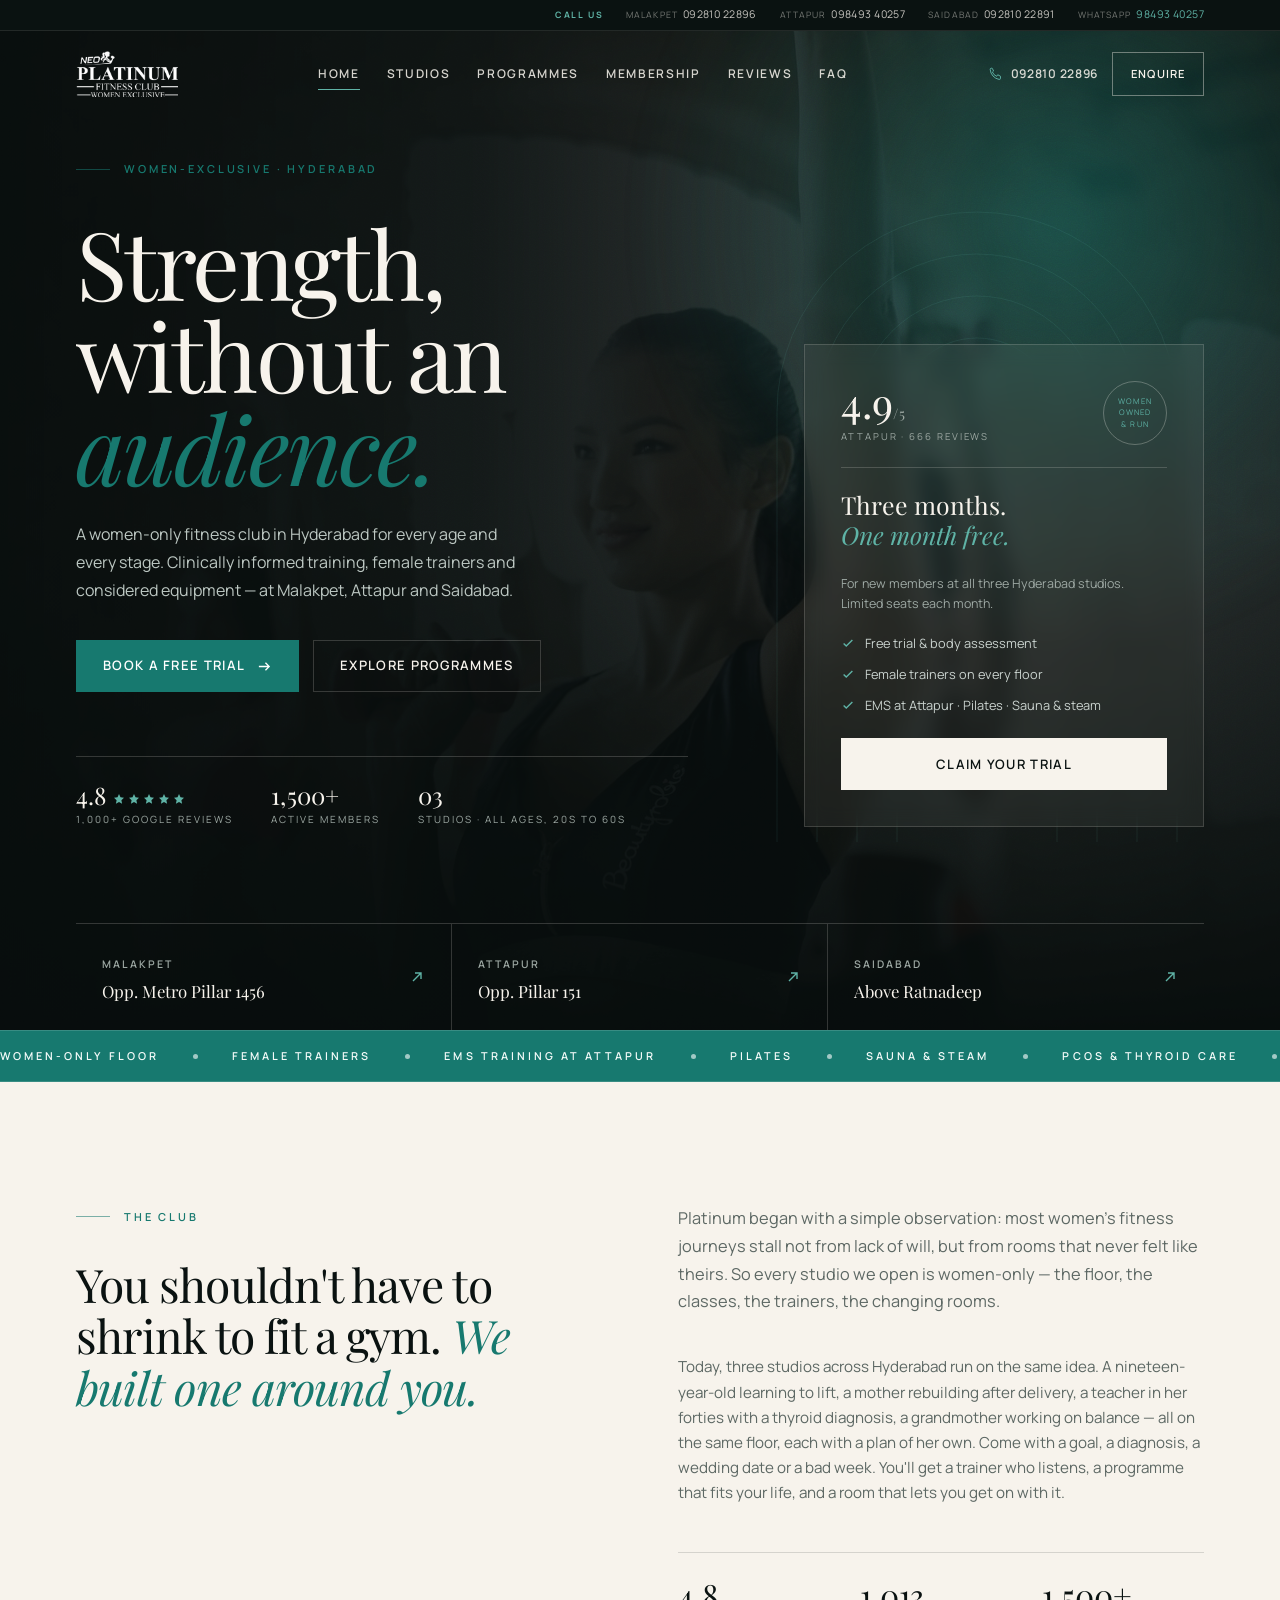
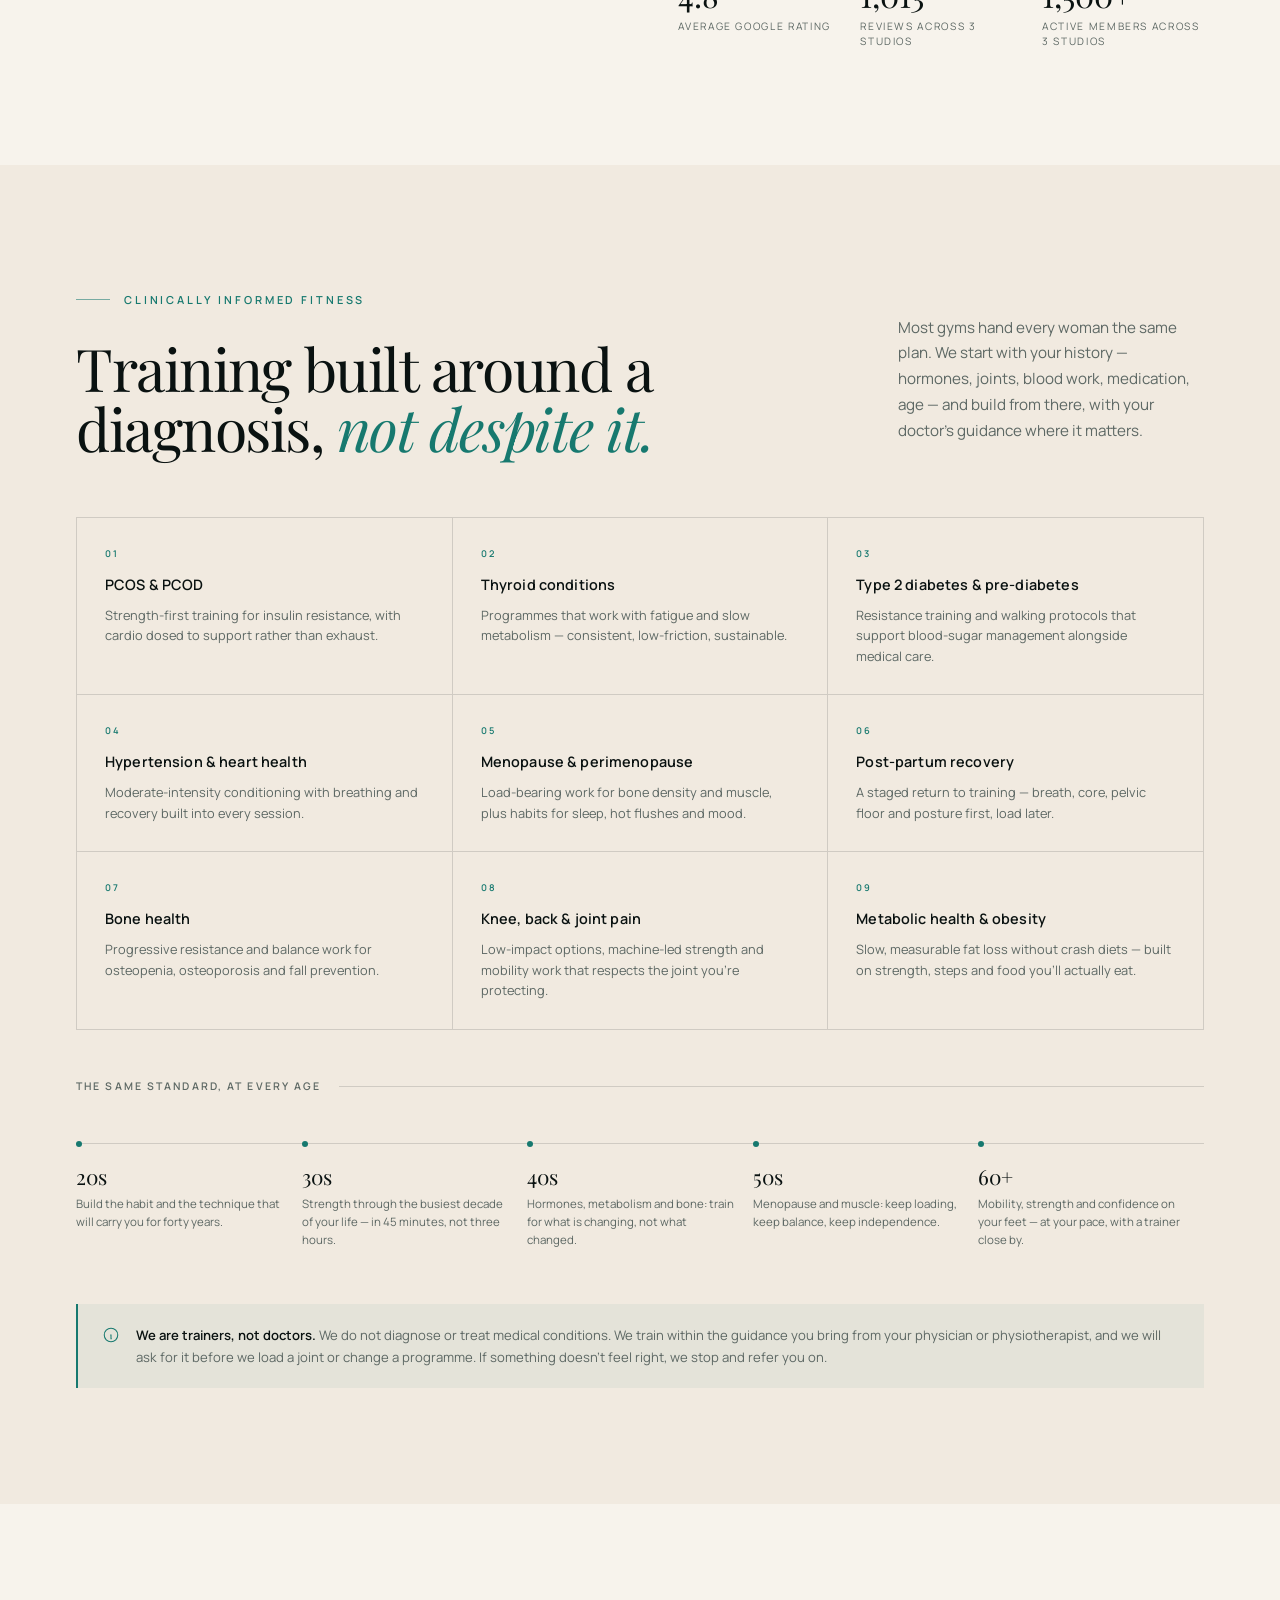
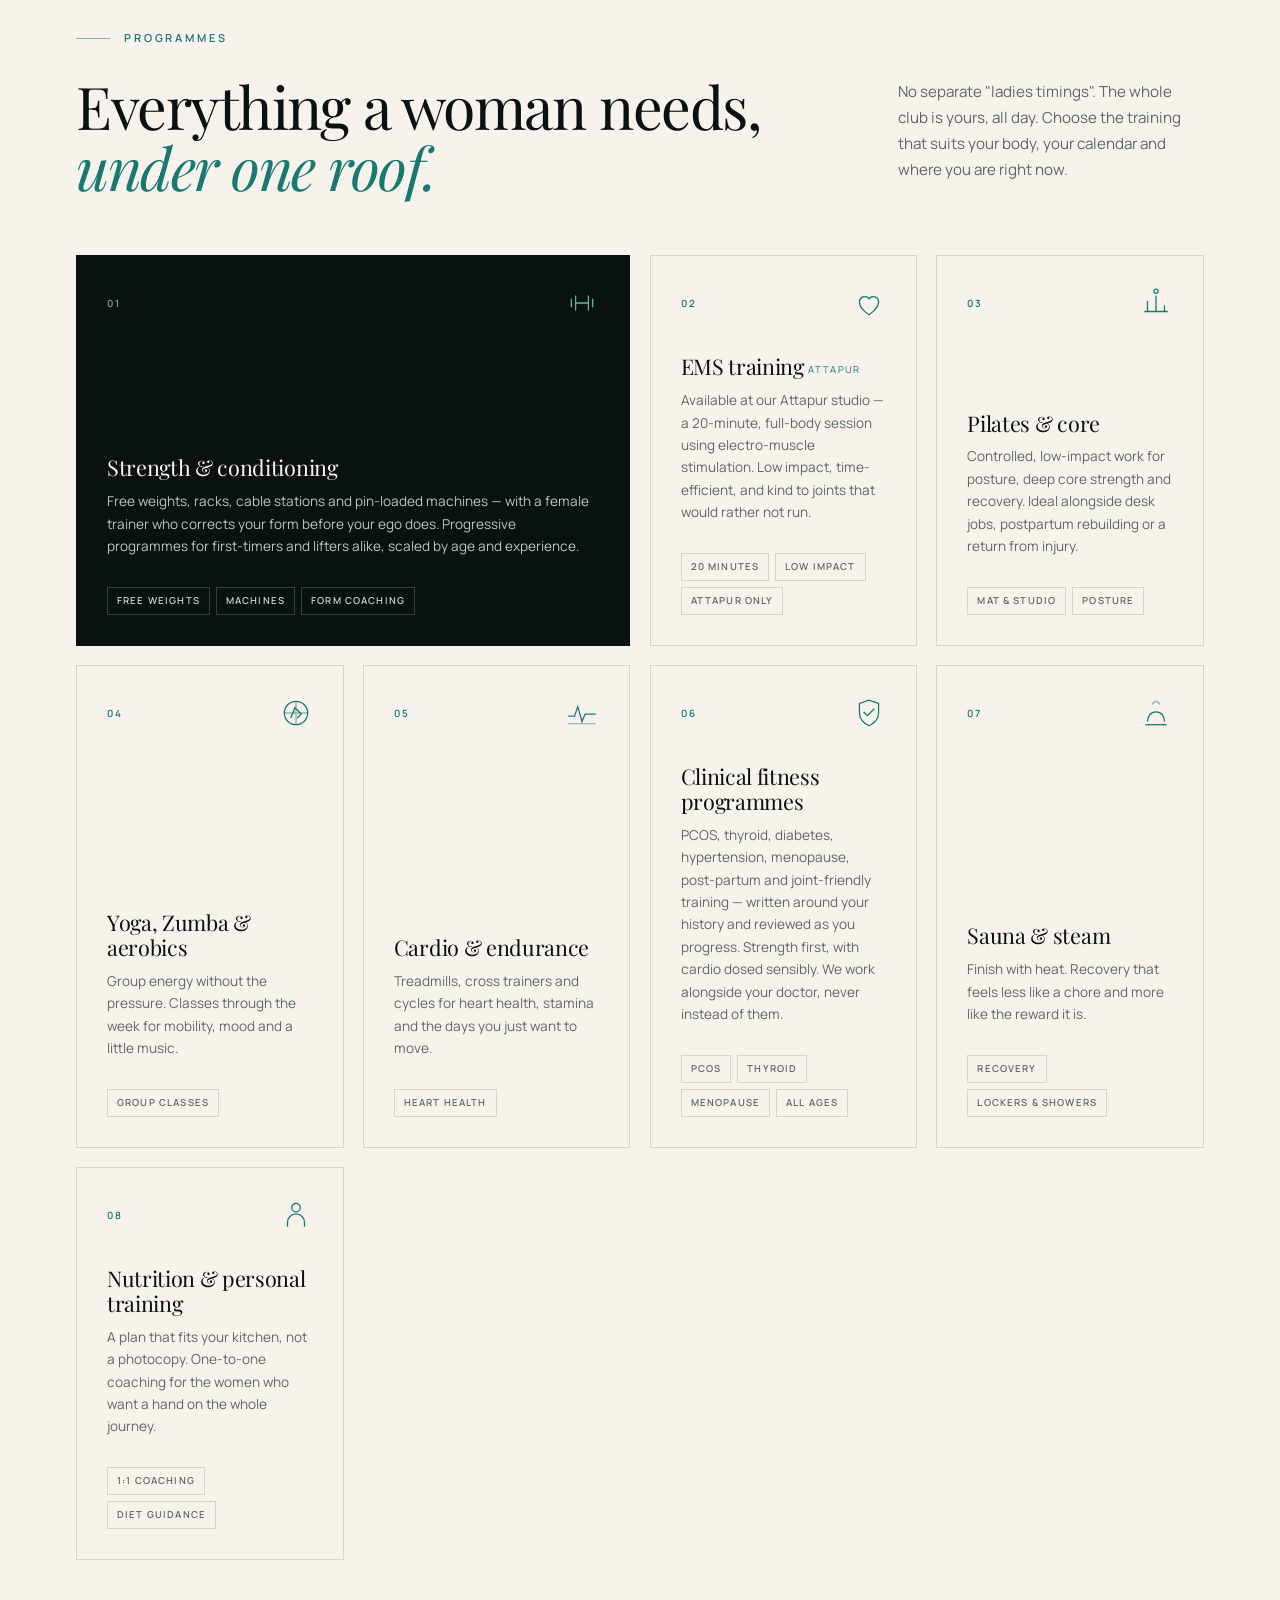
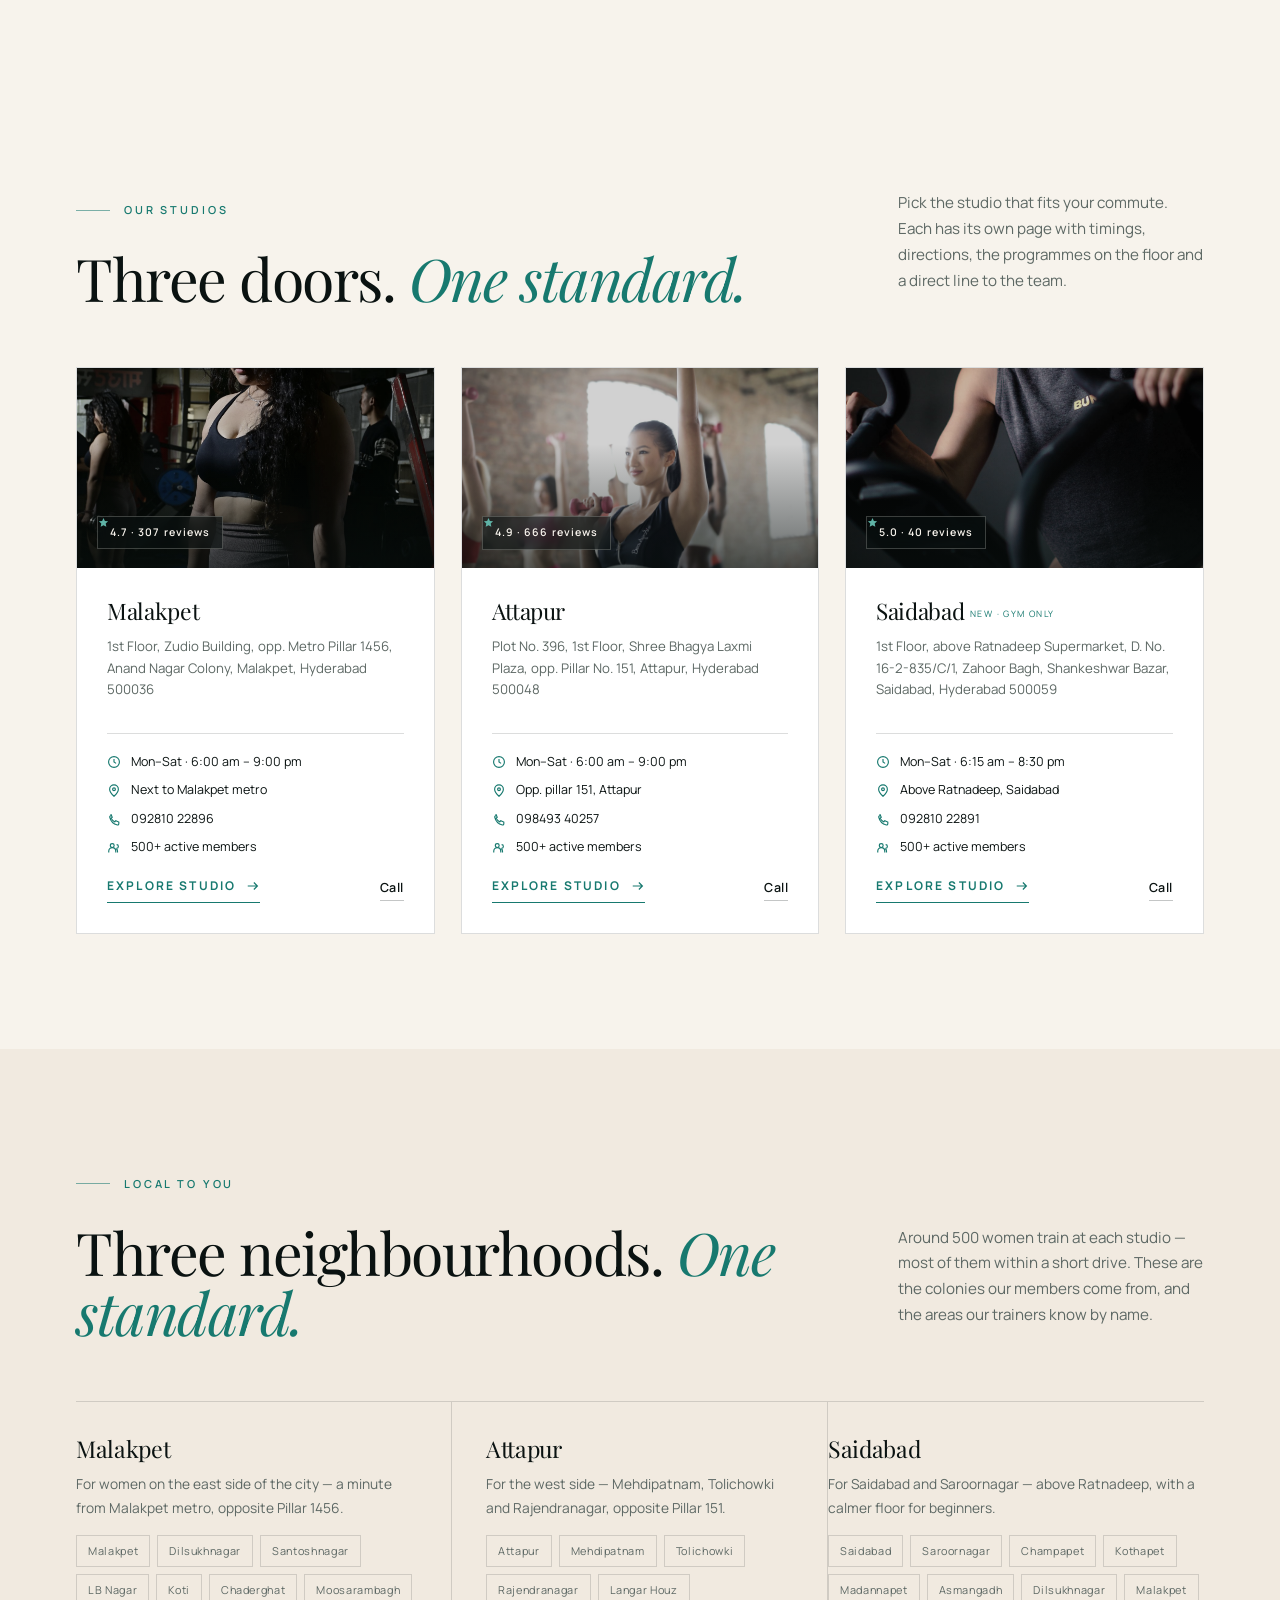
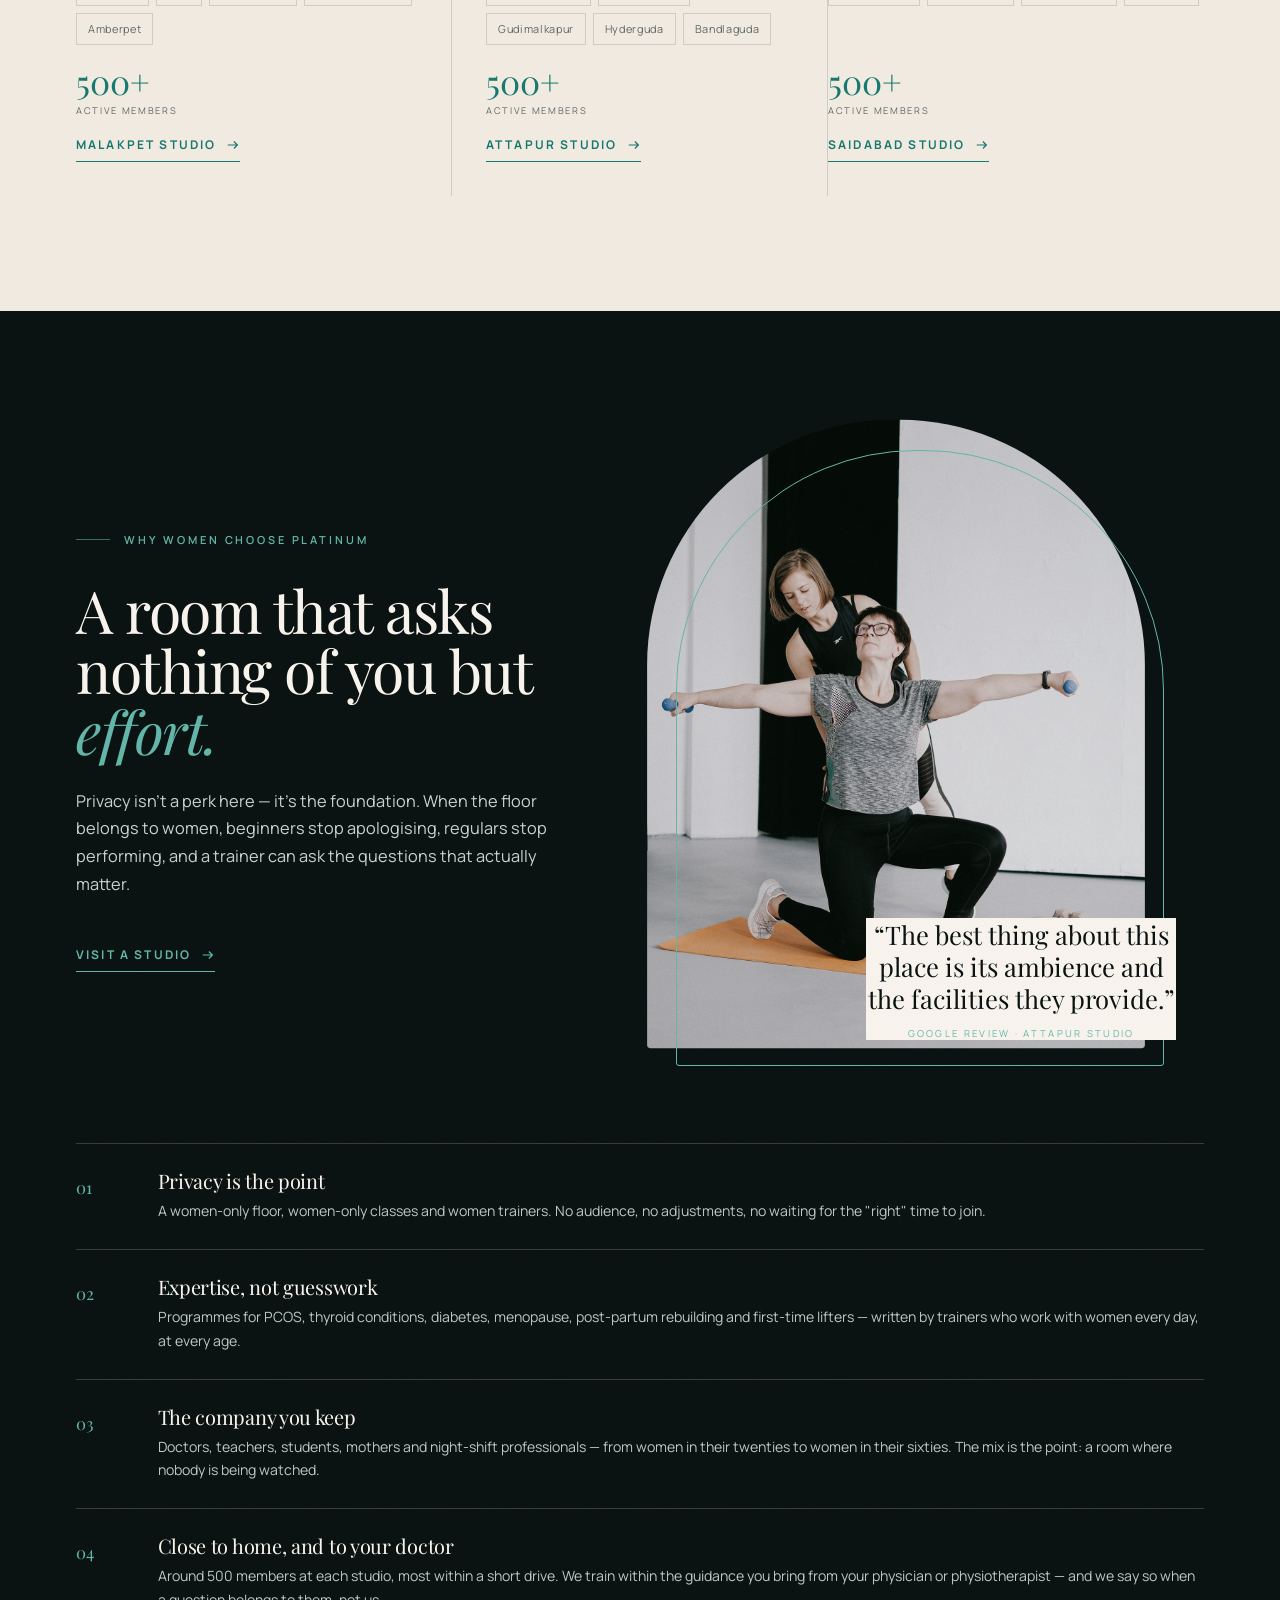
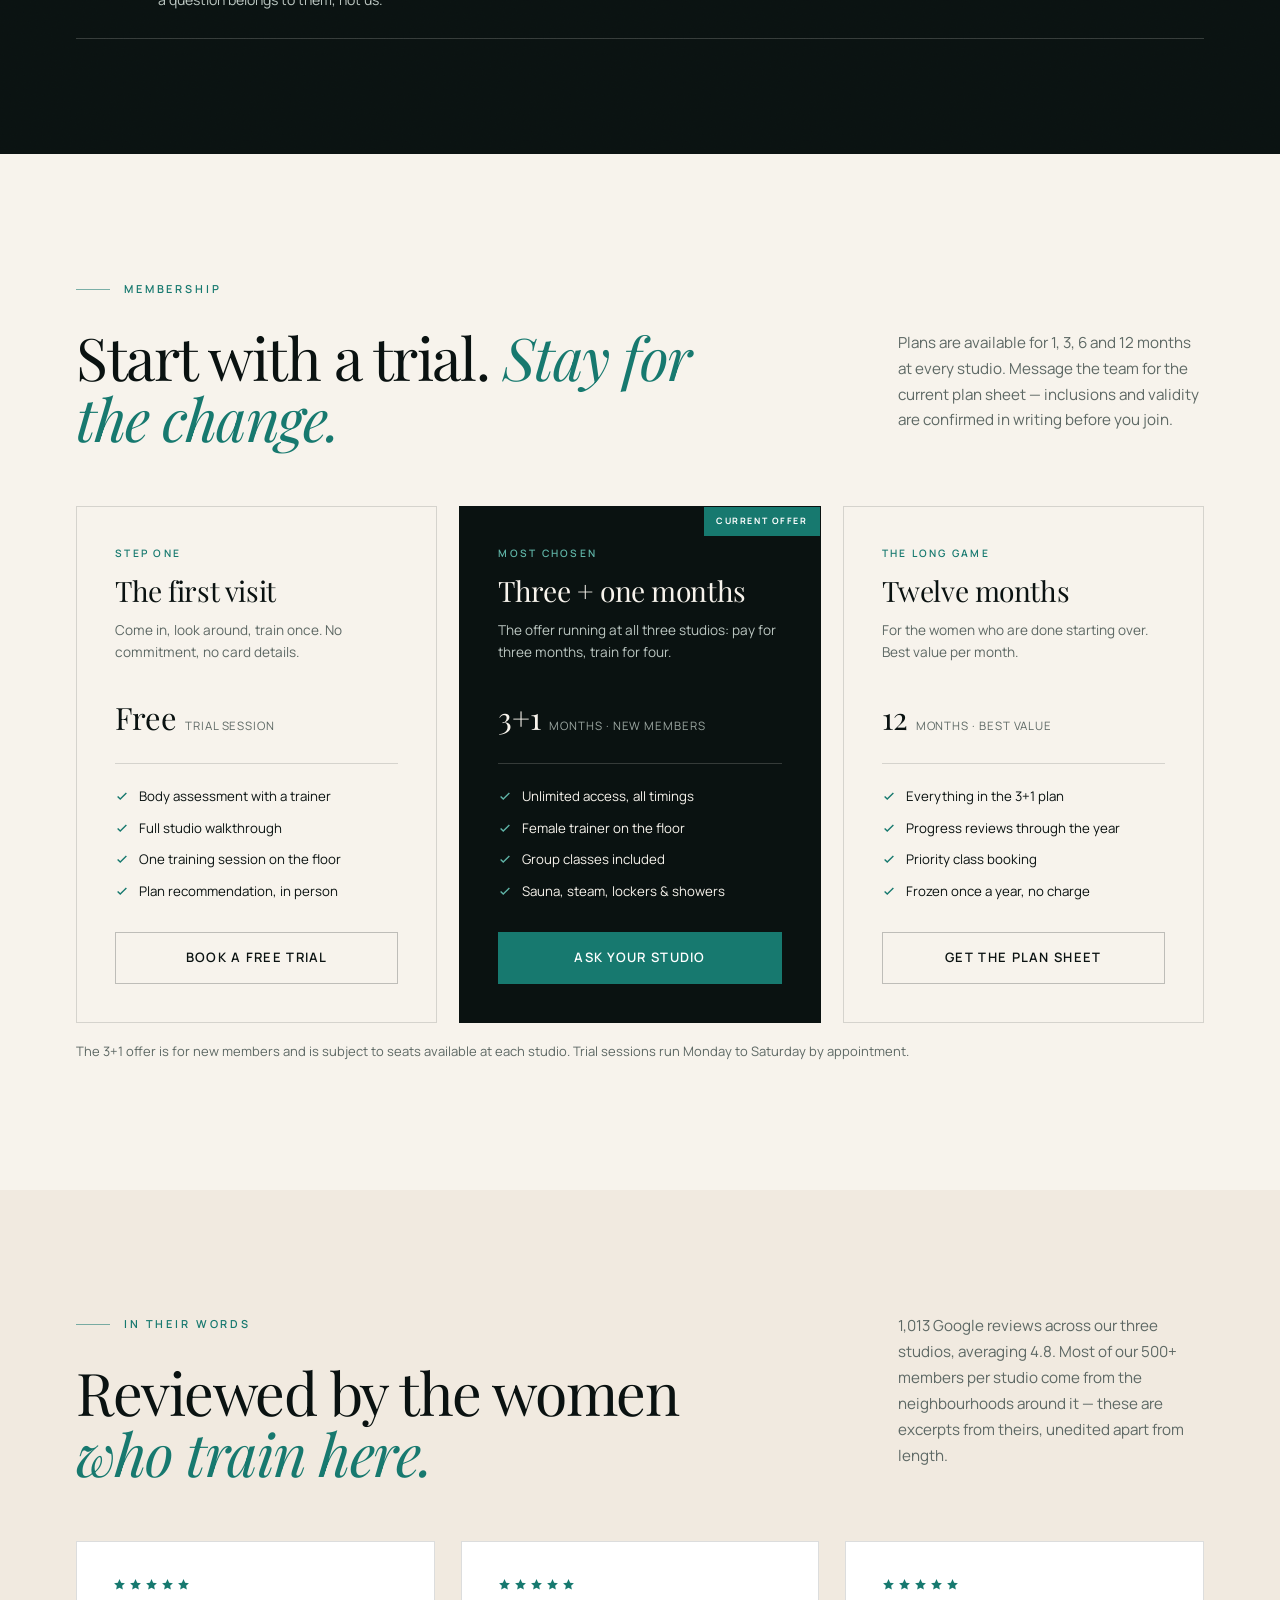
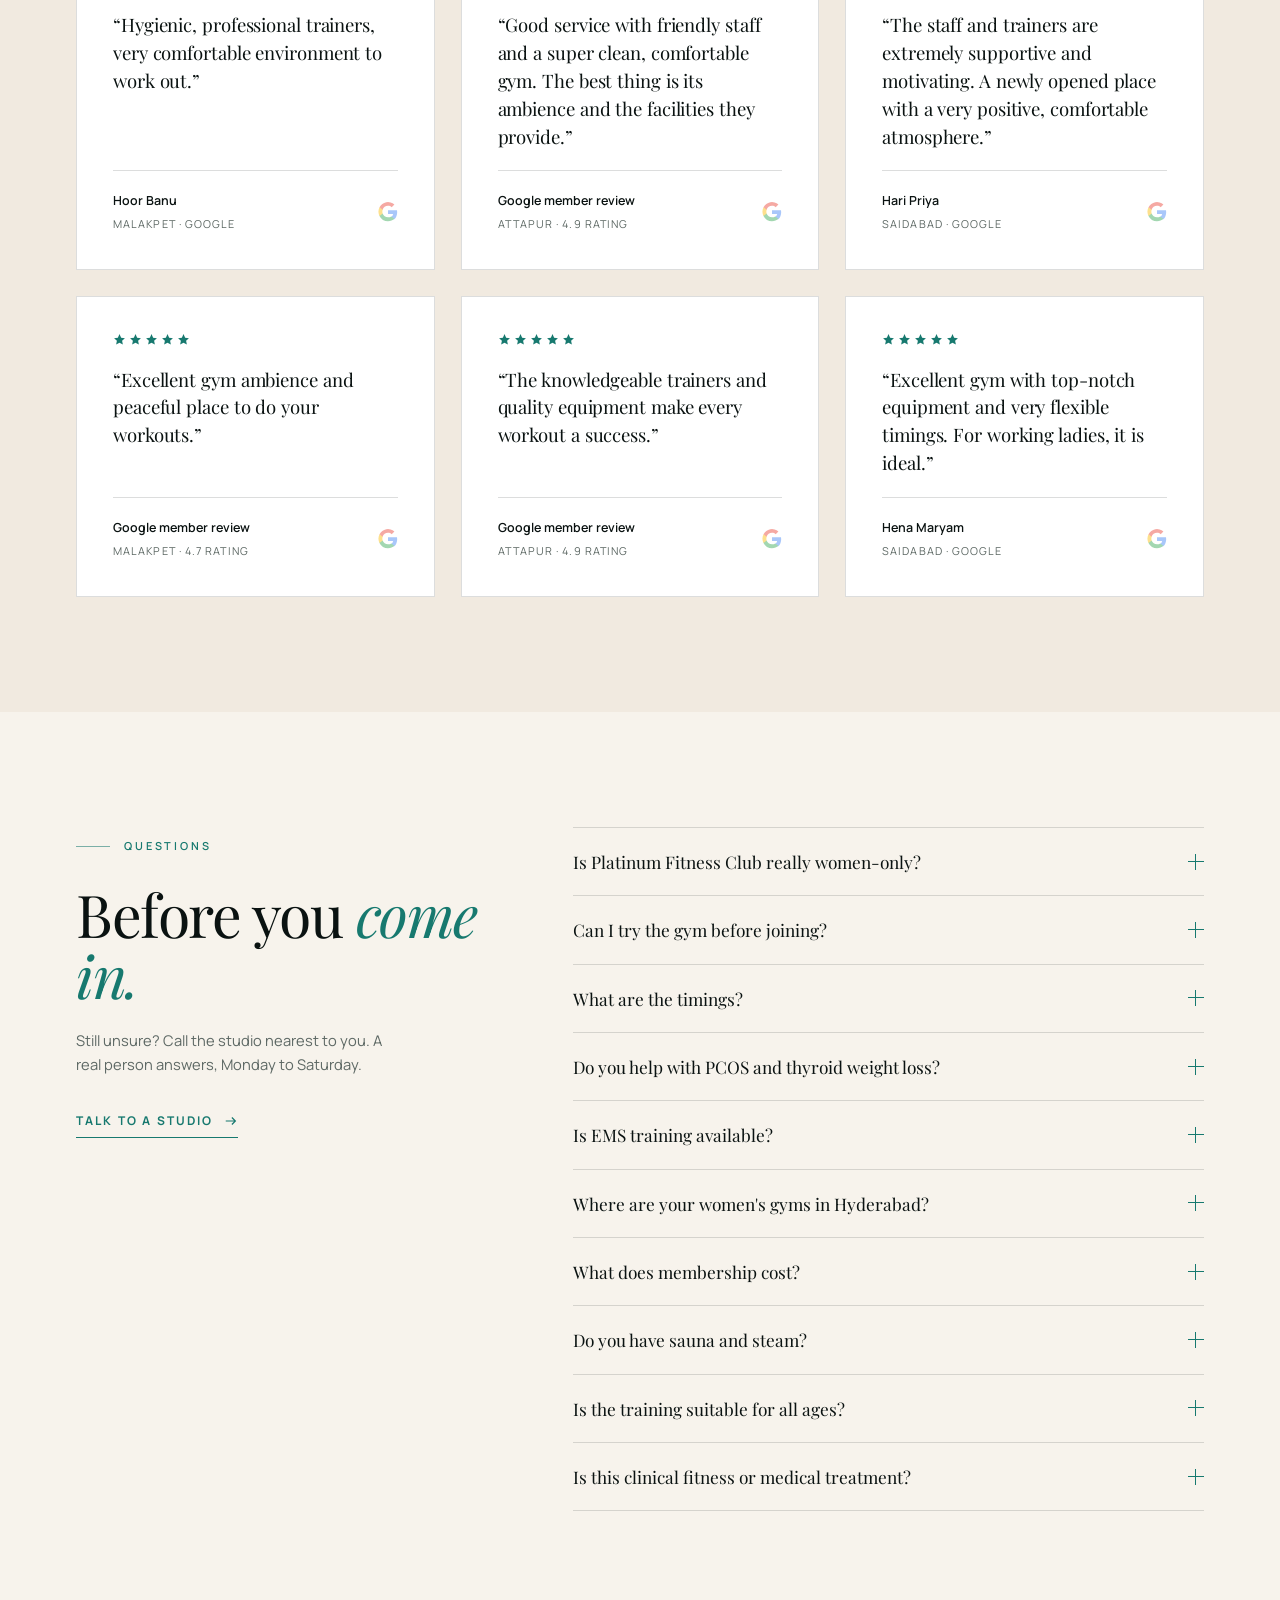
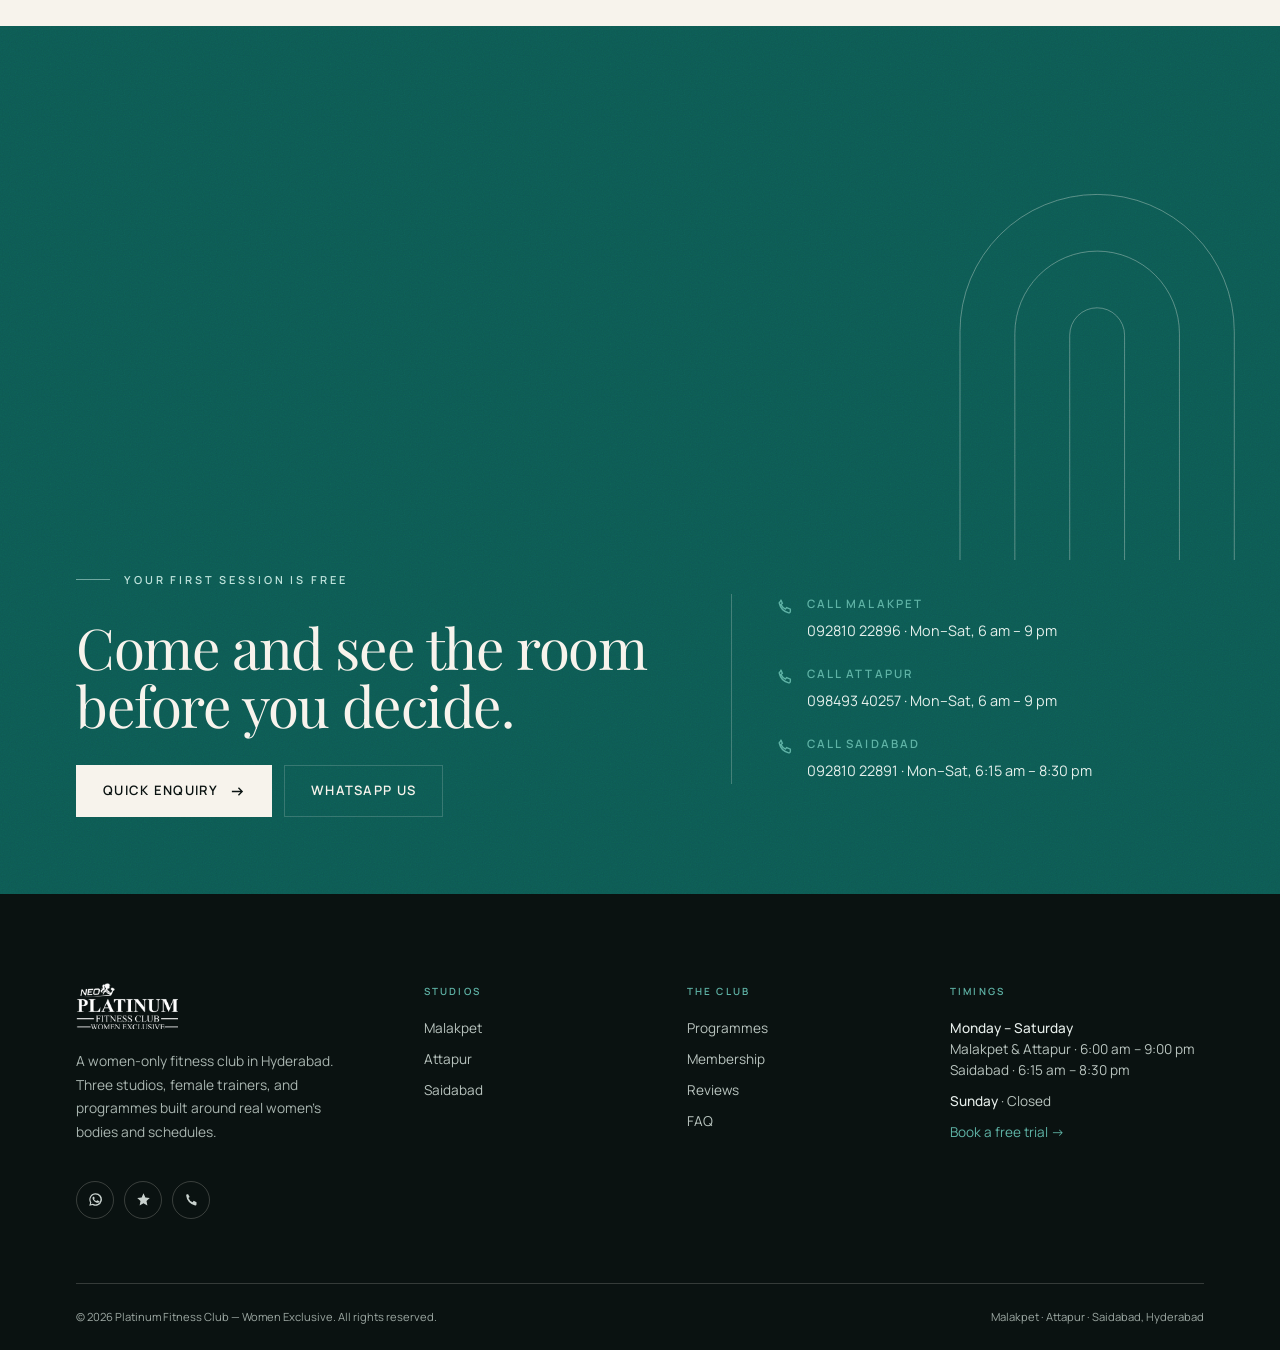
==== index.html @ af6cfdeb "Use Stronger Every Day artwork as second opening logo" ====
<!DOCTYPE html>
<html lang="en-IN">
<head>
<meta charset="utf-8">
<meta name="viewport" content="width=device-width, initial-scale=1">
<title>Women-Only Gym in Hyderabad | All Ages &amp; Clinically Informed | Platinum Fitness Club</title>
<meta name="description" content="Women-only gyms in Malakpet, Attapur and Saidabad, Hyderabad. Clinically informed training for every age — PCOS, thyroid, menopause, post-partum and joint-friendly programmes. Female trainers. Free trial.">
<link rel="canonical" href="https://platinumfitnessclubwomen-hash.github.io/platinumfitnesswomen/">
<meta name="robots" content="index,follow,max-image-preview:large">
<meta name="theme-color" content="#0A1211">

<meta property="og:type" content="website">
<meta property="og:site_name" content="Platinum Fitness Club — Women Exclusive">
<meta property="og:title" content="Women-Only Gym in Hyderabad | Platinum Fitness Club Women Exclusive">
<meta property="og:description" content="Three women-only studios in Malakpet, Attapur and Saidabad. Female trainers, Pilates and PCOS &amp; thyroid programmes, with EMS at Attapur. Book a free trial.">
<meta property="og:url" content="https://platinumfitnessclubwomen-hash.github.io/platinumfitnesswomen/">
<meta property="og:image" content="https://platinumfitnessclubwomen-hash.github.io/platinumfitnesswomen/assets/img/og.png">
<meta property="og:locale" content="en_IN">
<meta name="twitter:card" content="summary_large_image">
<meta name="twitter:title" content="Women-Only Gym in Hyderabad | Platinum Fitness Club">
<meta name="twitter:description" content="Three women-only studios in Malakpet, Attapur and Saidabad. Female trainers, Pilates, PCOS &amp; thyroid care, with EMS at Attapur.">
<meta name="twitter:image" content="https://platinumfitnessclubwomen-hash.github.io/platinumfitnesswomen/assets/img/og.png">

<link rel="icon" href="assets/img/favicon.svg" type="image/svg+xml">
<link rel="apple-touch-icon" href="assets/img/apple-touch-icon.png">
<link rel="preconnect" href="https://fonts.googleapis.com">
<link rel="preconnect" href="https://fonts.gstatic.com" crossorigin>
<link href="https://fonts.googleapis.com/css2?family=Manrope:wght@300;400;500;600;700&family=Playfair+Display:ital,wght@0,400;0,500;0,600;1,400;1,500&display=swap" rel="stylesheet">
<link rel="stylesheet" href="assets/css/style.css">
<script>document.documentElement.classList.add('js');</script>

<script type="application/ld+json">
{
  "@context": "https://schema.org",
  "@graph": [
    {
      "@type": "Organization",
      "@id": "https://platinumfitnessclubwomen-hash.github.io/platinumfitnesswomen/#organization",
      "name": "Platinum Fitness Club — Women Exclusive",
      "alternateName": "Platinum Fitness Club Women Exclusive",
      "url": "https://platinumfitnessclubwomen-hash.github.io/platinumfitnesswomen/",
      "description": "Women-only fitness club in Hyderabad with studios in Malakpet, Attapur and Saidabad. Clinically informed training for women of every age: PCOS, thyroid, diabetes, menopause, post-partum and joint-friendly programmes, with female trainers, strength and cardio, Pilates, yoga, Zumba, sauna and steam, plus EMS at our Attapur studio.",
      "foundingLocation": { "@type": "Place", "name": "Hyderabad, Telangana, India" },
      "areaServed": [
        { "@type": "City", "name": "Hyderabad" },
        { "@type": "Place", "name": "Malakpet" },
        { "@type": "Place", "name": "Attapur" },
        { "@type": "Place", "name": "Saidabad" }
      ],
      "slogan": "Women exclusive. Every age.",
      "knowsAbout": ["Women's fitness", "Clinical fitness", "PCOS and thyroid friendly training", "Menopause and bone health", "Post-partum recovery", "EMS training", "Pilates", "Strength training"],
      "location": [
        { "@id": "https://platinumfitnessclubwomen-hash.github.io/platinumfitnesswomen/malakpet.html#gym" },
        { "@id": "https://platinumfitnessclubwomen-hash.github.io/platinumfitnesswomen/attapur.html#gym" },
        { "@id": "https://platinumfitnessclubwomen-hash.github.io/platinumfitnesswomen/saidabad.html#gym" }
      ]
    },
    {
      "@type": "WebSite",
      "@id": "https://platinumfitnessclubwomen-hash.github.io/platinumfitnesswomen/#website",
      "url": "https://platinumfitnessclubwomen-hash.github.io/platinumfitnesswomen/",
      "name": "Platinum Fitness Club — Women Exclusive",
      "publisher": { "@id": "https://platinumfitnessclubwomen-hash.github.io/platinumfitnesswomen/#organization" },
      "inLanguage": "en-IN"
    },
    {
      "@type": "FAQPage",
      "@id": "https://platinumfitnessclubwomen-hash.github.io/platinumfitnesswomen/#faq",
      "mainEntity": [
        {
          "@type": "Question",
          "name": "Is Platinum Fitness Club really women-only?",
          "acceptedAnswer": { "@type": "Answer", "text": "Yes. All three Hyderabad studios — Malakpet, Attapur and Saidabad — are women-exclusive. The gym floor, classes and training are for women only, and our trainers are women." }
        },
        {
          "@type": "Question",
          "name": "Can I try the gym before joining?",
          "acceptedAnswer": { "@type": "Answer", "text": "Yes. Every studio offers a free trial session with a body assessment. Call your nearest branch or WhatsApp 98493 40257 to book a slot, Monday to Saturday." }
        },
        {
          "@type": "Question",
          "name": "What are the gym timings?",
          "acceptedAnswer": { "@type": "Answer", "text": "Malakpet and Attapur are open Monday to Saturday, 6:00 am to 9:00 pm. Saidabad is open Monday to Saturday, 6:15 am to 8:30 pm. All three studios are closed on Sundays." }
        },
        {
          "@type": "Question",
          "name": "Do you help with PCOS and thyroid weight loss?",
          "acceptedAnswer": { "@type": "Answer", "text": "Yes. Our trainers build strength, cardio and habit plans around PCOS and thyroid conditions, working alongside the guidance of your doctor. The focus is sustainable fat loss, not crash dieting." }
        },
        {
          "@type": "Question",
          "name": "Is EMS training available?",
          "acceptedAnswer": { "@type": "Answer", "text": "Yes. EMS (electro-muscle stimulation) sessions are available at our Attapur studio — a 20-minute, low-impact full-body workout, useful when your schedule is tight or your joints need a gentler start. Malakpet and Saidabad do not offer EMS." }
        },
        {
          "@type": "Question",
          "name": "Where are your women's gyms in Hyderabad?",
          "acceptedAnswer": { "@type": "Answer", "text": "Malakpet: 1st Floor, Zudio Building, opposite Metro Pillar 1456, Anand Nagar Colony, 500036. Attapur: Plot 396, 1st Floor, Shree Bhagya Laxmi Plaza, opposite Pillar 151, 500048. Saidabad: 1st Floor, above Ratnadeep Supermarket, Zahoor Bagh, Shankeshwar Bazar, 500059." }
        },
        {
          "@type": "Question",
          "name": "What does membership cost?",
          "acceptedAnswer": { "@type": "Answer", "text": "Plans are available for 1, 3, 6 and 12 months, and the current offer gives three months plus one month free for new members. Message your studio on WhatsApp for the current plan sheet — your inclusions are confirmed in writing before you join." }
        },
        {
          "@type": "Question",
          "name": "Do you have sauna and steam facilities?",
          "acceptedAnswer": { "@type": "Answer", "text": "Yes, sauna and steam are part of the club's recovery facilities, along with lockers and showers. Availability can differ slightly by studio, so confirm with your branch when you book." }
        },
        {
          "@type": "Question",
          "name": "Is the training suitable for all ages?",
          "acceptedAnswer": { "@type": "Answer", "text": "Yes. Our members range from women in their twenties to women in their sixties, and every programme is scaled to age, experience and medical history. Older members train with a trainer nearby, using machines and loads chosen for joints and balance rather than ego." }
        },
        {
          "@type": "Question",
          "name": "Is this clinical fitness or medical treatment?",
          "acceptedAnswer": { "@type": "Answer", "text": "It is fitness informed by clinical guidance. Our trainers are fitness professionals, not doctors, and we do not diagnose or treat conditions. For PCOS, thyroid, diabetes, hypertension, menopause, bone health or post-partum recovery, we build training around the advice you bring from your physician or physiotherapist." }
        }
      ]
    }
  ]
}
</script>
</head>
<body data-page="home">
<a class="skip" href="#main">Skip to content</a>

<header class="header header--over-hero" id="site-header">
  <div class="header__numbers">
    <div class="wrap header__numbers-inner">
      <span class="header__numbers-label">Call us</span>
      <a href="tel:+919281022896"><span>Malakpet</span>092810 22896</a>
      <a href="tel:+919849340257"><span>Attapur</span>098493 40257</a>
      <a href="tel:+919281022891"><span>Saidabad</span>092810 22891</a>
      <a href="https://wa.me/919849340257" target="_blank" rel="noopener"><span>WhatsApp</span>98493 40257</a>
    </div>
  </div>
  <div class="wrap header__inner">
    <a class="brand" href="index.html" aria-label="Platinum Fitness Club Women Exclusive — home">
      <img class="brand__logo" src="assets/img/src/logo-web.png" alt="Platinum Fitness Club Women Exclusive" width="200" height="52">
    </a>

    <nav class="nav" aria-label="Primary">
      <a class="nav__link" href="index.html" aria-current="page">Home</a>
      <a class="nav__link" href="index.html#studios">Studios</a>
      <a class="nav__link" href="index.html#programmes">Programmes</a>
      <a class="nav__link" href="index.html#membership">Membership</a>
      <a class="nav__link" href="index.html#reviews">Reviews</a>
      <a class="nav__link" href="index.html#faq">FAQ</a>
    </nav>

    <div class="header__cta">
      <a class="header__phone" href="tel:+919281022896">
        <svg viewBox="0 0 24 24" fill="none" stroke="currentColor" stroke-width="1.5" aria-hidden="true"><path d="M6.6 3.5 9 8l-2 1.6a12.5 12.5 0 0 0 6.9 6.9L15.5 14l4.5 2.4v3.1a2 2 0 0 1-2.2 2A17.5 17.5 0 0 1 3.5 5.7a2 2 0 0 1 2-2.2h1.1Z"/></svg>
        092810 22896
      </a>
      <button class="btn btn--ghost btn--sm js-enquire" type="button">Enquire</button>
      <button class="burger" type="button" aria-label="Open menu" aria-expanded="false" aria-controls="drawer"><span></span></button>
    </div>
  </div>
</header>

<div class="drawer" id="drawer" aria-hidden="true">
  <nav class="drawer__nav" aria-label="Mobile">
    <a class="drawer__link" href="index.html"><span>01</span>Home</a>
    <a class="drawer__link" href="malakpet.html"><span>02</span>Malakpet</a>
    <a class="drawer__link" href="attapur.html"><span>03</span>Attapur</a>
    <a class="drawer__link" href="saidabad.html"><span>04</span>Saidabad</a>
    <a class="drawer__link" href="index.html#membership"><span>05</span>Membership</a>
  </nav>
  <div class="drawer__brand">
    <img class="brand__logo" src="assets/img/src/logo-web.png" alt="" width="190" height="48">
  </div>
  <div class="drawer__foot">
    <p class="micro" style="color:var(--muted-light)">Women-only · Hyderabad</p>
    <a class="drawer__phone" href="tel:+919281022896">092810 22896</a>
  </div>
</div>

<main id="main">

  <!-- ============ HERO ============ -->
  <section class="hero grain">
    <div class="hero__photo" style="background-image:url('assets/img/src/w-group.jpg')" aria-hidden="true"></div>
    <div class="hero__glow" aria-hidden="true"></div>
    <div class="hero__arches" aria-hidden="true">
      <svg viewBox="0 0 760 760" fill="none">
        <g stroke="#5FB3A6" stroke-opacity=".22">
          <path d="M180 760V330a200 200 0 0 1 400 0v430"/>
          <path d="M220 760V332a160 160 0 0 1 320 0v428"/>
          <path d="M260 760V334a120 120 0 0 1 240 0v426"/>
          <path d="M300 760V336a80 80 0 0 1 160 0v424"/>
        </g>
        <circle cx="380" cy="330" r="3" fill="#5FB3A6" fill-opacity=".5"/>
      </svg>
    </div>

    <div class="wrap">
      <div class="hero__inner">
        <div class="hero__copy">
          <p class="eyebrow" data-reveal>Women-exclusive · Hyderabad</p>
          <h1 class="display-xl hero__title" data-reveal data-reveal-delay="1">
            Strength,<br>without an<br><em class="serif-italic">audience.</em>
          </h1>
          <p class="hero__lede" data-reveal data-reveal-delay="2">
            A women-only fitness club in Hyderabad for every age and every stage. Clinically informed
            training, female trainers and considered equipment — at Malakpet, Attapur and Saidabad.
          </p>
          <div class="hero__actions" data-reveal data-reveal-delay="3">
            <a class="btn btn--teal" href="index.html#studios">
              Book a free trial
              <svg viewBox="0 0 16 16" fill="none" stroke="currentColor" stroke-width="1.4" aria-hidden="true"><path d="M2 8h11M9 4l4 4-4 4"/></svg>
            </a>
            <a class="btn btn--outline-light" href="index.html#programmes">Explore programmes</a>
          </div>

          <div class="hero__proof" data-reveal data-reveal-delay="4">
            <div class="proof">
              <span class="proof__num">4.8 <span class="stars" aria-hidden="true">
                <svg viewBox="0 0 24 24" fill="currentColor"><path d="m12 2 3 6.6 7 .9-5.2 4.9 1.4 7L12 18l-6.2 3.4 1.4-7L2 9.5l7-.9Z"/></svg>
                <svg viewBox="0 0 24 24" fill="currentColor"><path d="m12 2 3 6.6 7 .9-5.2 4.9 1.4 7L12 18l-6.2 3.4 1.4-7L2 9.5l7-.9Z"/></svg>
                <svg viewBox="0 0 24 24" fill="currentColor"><path d="m12 2 3 6.6 7 .9-5.2 4.9 1.4 7L12 18l-6.2 3.4 1.4-7L2 9.5l7-.9Z"/></svg>
                <svg viewBox="0 0 24 24" fill="currentColor"><path d="m12 2 3 6.6 7 .9-5.2 4.9 1.4 7L12 18l-6.2 3.4 1.4-7L2 9.5l7-.9Z"/></svg>
                <svg viewBox="0 0 24 24" fill="currentColor"><path d="m12 2 3 6.6 7 .9-5.2 4.9 1.4 7L12 18l-6.2 3.4 1.4-7L2 9.5l7-.9Z"/></svg>
              </span></span>
              <span class="proof__label">1,000+ Google reviews</span>
            </div>
            <div class="proof">
              <span class="proof__num">1,500+</span>
              <span class="proof__label">Active members</span>
            </div>
            <div class="proof">
              <span class="proof__num">03</span>
              <span class="proof__label">Studios · all ages, 20s to 60s</span>
            </div>
          </div>
        </div>

        <div class="hero__panel">
          <aside class="hero-card" data-reveal data-reveal-delay="2" aria-label="Current offer">
            <div class="hero-card__top">
              <div class="hero-card__rating">
                <span class="hero-card__score">4.9<small>/5</small></span>
                <span class="hero-card__label">Attapur · 666 reviews</span>
              </div>
              <div class="hero-card__seal">Women<br>owned<br>&amp; run</div>
            </div>
            <div class="hero-card__divider"></div>
            <p class="hero-card__offer">Three months.<br><em>One month free.</em></p>
            <p class="hero-card__note">For new members at all three Hyderabad studios. Limited seats each month.</p>
            <ul class="hero-card__list">
              <li><svg viewBox="0 0 16 16" fill="none" stroke="currentColor" stroke-width="1.6" aria-hidden="true"><path d="m3 8.5 3 3 7-7"/></svg>Free trial &amp; body assessment</li>
              <li><svg viewBox="0 0 16 16" fill="none" stroke="currentColor" stroke-width="1.6" aria-hidden="true"><path d="m3 8.5 3 3 7-7"/></svg>Female trainers on every floor</li>
              <li><svg viewBox="0 0 16 16" fill="none" stroke="currentColor" stroke-width="1.6" aria-hidden="true"><path d="m3 8.5 3 3 7-7"/></svg>EMS at Attapur · Pilates · Sauna &amp; steam</li>
            </ul>
            <a class="btn btn--light btn--block" href="index.html#studios">Claim your trial</a>
          </aside>
        </div>
      </div>

      <div class="hero__strip">
        <a href="malakpet.html">
          <div>
            <span class="micro">Malakpet</span>
            <strong>Opp. Metro Pillar 1456</strong>
          </div>
          <svg viewBox="0 0 16 16" fill="none" stroke="currentColor" stroke-width="1.4" aria-hidden="true"><path d="M4 12 12 4M6 4h6v6"/></svg>
        </a>
        <a href="attapur.html">
          <div>
            <span class="micro">Attapur</span>
            <strong>Opp. Pillar 151</strong>
          </div>
          <svg viewBox="0 0 16 16" fill="none" stroke="currentColor" stroke-width="1.4" aria-hidden="true"><path d="M4 12 12 4M6 4h6v6"/></svg>
        </a>
        <a href="saidabad.html">
          <div>
            <span class="micro">Saidabad</span>
            <strong>Above Ratnadeep</strong>
          </div>
          <svg viewBox="0 0 16 16" fill="none" stroke="currentColor" stroke-width="1.4" aria-hidden="true"><path d="M4 12 12 4M6 4h6v6"/></svg>
        </a>
      </div>
    </div>
  </section>

  <!-- ============ MARQUEE ============ -->
  <div class="marquee" aria-hidden="true">
    <div class="marquee__track">
      <div class="marquee__group">
        <span>Women-only floor</span><i></i>
        <span>Female trainers</span><i></i>
        <span>EMS training at Attapur</span><i></i>
        <span>Pilates</span><i></i>
        <span>Sauna &amp; steam</span><i></i>
        <span>PCOS &amp; thyroid care</span><i></i>
        <span>Free trial &amp; body assessment</span><i></i>
      </div>
      <div class="marquee__group">
        <span>Women-only floor</span><i></i>
        <span>Female trainers</span><i></i>
        <span>EMS training at Attapur</span><i></i>
        <span>Pilates</span><i></i>
        <span>Sauna &amp; steam</span><i></i>
        <span>PCOS &amp; thyroid care</span><i></i>
        <span>Free trial &amp; body assessment</span><i></i>
      </div>
    </div>
  </div>

  <!-- ============ INTRO ============ -->
  <section class="section intro">
    <div class="wrap">
      <div class="intro__grid">
        <div>
          <p class="eyebrow" data-reveal>The club</p>
          <h2 class="intro__quote" data-reveal data-reveal-delay="1" style="margin-top:22px">
            You shouldn't have to shrink to fit a gym. <em class="serif-italic">We built one around you.</em>
          </h2>
        </div>
        <div class="intro__body" data-reveal data-reveal-delay="2">
          <p class="lede">
            Platinum began with a simple observation: most women's fitness journeys stall not from lack of will,
            but from rooms that never felt like theirs. So every studio we open is women-only — the floor,
            the classes, the trainers, the changing rooms.
          </p>
          <p class="body-muted" style="font-size:.95rem">
            Today, three studios across Hyderabad run on the same idea. A nineteen-year-old learning to
            lift, a mother rebuilding after delivery, a teacher in her forties with a thyroid diagnosis,
            a grandmother working on balance — all on the same floor, each with a plan of her own.
            Come with a goal, a diagnosis, a wedding date or a bad week. You'll get a trainer who listens,
            a programme that fits your life, and a room that lets you get on with it.
          </p>
          <div class="intro__stats">
            <div class="stat">
              <div class="stat__num">4.8</div>
              <div class="stat__label">Average Google rating</div>
            </div>
            <div class="stat">
              <div class="stat__num">1,013</div>
              <div class="stat__label">Reviews across 3 studios</div>
            </div>
            <div class="stat">
              <div class="stat__num">1,500+</div>
              <div class="stat__label">Active members across 3 studios</div>
            </div>
          </div>
        </div>
      </div>
    </div>
  </section>

  <!-- ============ CLINICAL ============ -->
  <section class="section section--cream2" id="clinical">
    <div class="wrap">
      <div class="section-head">
        <div>
          <p class="eyebrow" data-reveal>Clinically informed fitness</p>
          <h2 class="display-l section-head__title" data-reveal data-reveal-delay="1">Training built around a diagnosis, <em class="serif-italic">not despite it.</em></h2>
        </div>
        <p class="section-head__aside" data-reveal data-reveal-delay="2">
          Most gyms hand every woman the same plan. We start with your history — hormones, joints, blood
          work, medication, age — and build from there, with your doctor's guidance where it matters.
        </p>
      </div>

      <div class="clinical">
        <div class="clinical__item" data-reveal>
          <span class="clinical__no">01</span>
          <span class="clinical__k">PCOS &amp; PCOD</span>
          <span class="clinical__v">Strength-first training for insulin resistance, with cardio dosed to support rather than exhaust.</span>
        </div>
        <div class="clinical__item" data-reveal data-reveal-delay="1">
          <span class="clinical__no">02</span>
          <span class="clinical__k">Thyroid conditions</span>
          <span class="clinical__v">Programmes that work with fatigue and slow metabolism — consistent, low-friction, sustainable.</span>
        </div>
        <div class="clinical__item" data-reveal data-reveal-delay="2">
          <span class="clinical__no">03</span>
          <span class="clinical__k">Type 2 diabetes &amp; pre-diabetes</span>
          <span class="clinical__v">Resistance training and walking protocols that support blood-sugar management alongside medical care.</span>
        </div>
        <div class="clinical__item" data-reveal>
          <span class="clinical__no">04</span>
          <span class="clinical__k">Hypertension &amp; heart health</span>
          <span class="clinical__v">Moderate-intensity conditioning with breathing and recovery built into every session.</span>
        </div>
        <div class="clinical__item" data-reveal data-reveal-delay="1">
          <span class="clinical__no">05</span>
          <span class="clinical__k">Menopause &amp; perimenopause</span>
          <span class="clinical__v">Load-bearing work for bone density and muscle, plus habits for sleep, hot flushes and mood.</span>
        </div>
        <div class="clinical__item" data-reveal data-reveal-delay="2">
          <span class="clinical__no">06</span>
          <span class="clinical__k">Post-partum recovery</span>
          <span class="clinical__v">A staged return to training — breath, core, pelvic floor and posture first, load later.</span>
        </div>
        <div class="clinical__item" data-reveal>
          <span class="clinical__no">07</span>
          <span class="clinical__k">Bone health</span>
          <span class="clinical__v">Progressive resistance and balance work for osteopenia, osteoporosis and fall prevention.</span>
        </div>
        <div class="clinical__item" data-reveal data-reveal-delay="1">
          <span class="clinical__no">08</span>
          <span class="clinical__k">Knee, back &amp; joint pain</span>
          <span class="clinical__v">Low-impact options, machine-led strength and mobility work that respects the joint you're protecting.</span>
        </div>
        <div class="clinical__item" data-reveal data-reveal-delay="2">
          <span class="clinical__no">09</span>
          <span class="clinical__k">Metabolic health &amp; obesity</span>
          <span class="clinical__v">Slow, measurable fat loss without crash diets — built on strength, steps and food you'll actually eat.</span>
        </div>
      </div>

      <div style="margin-top:clamp(34px,4vw,48px)">
        <div class="rule-label"><span class="micro">The same standard, at every age</span></div>
        <div class="ages">
          <div class="age"><div class="age__n">20s</div><p class="age__t">Build the habit and the technique that will carry you for forty years.</p></div>
          <div class="age"><div class="age__n">30s</div><p class="age__t">Strength through the busiest decade of your life — in 45 minutes, not three hours.</p></div>
          <div class="age"><div class="age__n">40s</div><p class="age__t">Hormones, metabolism and bone: train for what is changing, not what changed.</p></div>
          <div class="age"><div class="age__n">50s</div><p class="age__t">Menopause and muscle: keep loading, keep balance, keep independence.</p></div>
          <div class="age"><div class="age__n">60+</div><p class="age__t">Mobility, strength and confidence on your feet — at your pace, with a trainer close by.</p></div>
        </div>
      </div>

      <div class="disclaimer" data-reveal>
        <svg viewBox="0 0 24 24" fill="none" stroke="currentColor" stroke-width="1.4" aria-hidden="true"><circle cx="12" cy="12" r="9"/><path d="M12 8h.01M11 12h1v5h1"/></svg>
        <p><strong>We are trainers, not doctors.</strong> We do not diagnose or treat medical conditions. We train within the guidance you bring from your physician or physiotherapist, and we will ask for it before we load a joint or change a programme. If something doesn't feel right, we stop and refer you on.</p>
      </div>
    </div>
  </section>

  <!-- ============ PROGRAMMES ============ -->
  <section class="section" id="programmes">
    <div class="wrap">
      <div class="section-head">
        <div>
          <p class="eyebrow" data-reveal>Programmes</p>
          <h2 class="display-l section-head__title" data-reveal data-reveal-delay="1">Everything a woman needs, <em class="serif-italic">under one roof.</em></h2>
        </div>
        <p class="section-head__aside" data-reveal data-reveal-delay="2">
          No separate "ladies timings". The whole club is yours, all day. Choose the training that suits
          your body, your calendar and where you are right now.
        </p>
      </div>

      <div class="programs">
        <article class="program program--wide program--dark" data-reveal>
          <div class="program__top">
            <span class="program__no">01</span>
            <svg class="program__icon" viewBox="0 0 32 32" fill="none" stroke="currentColor" stroke-width="1.2" aria-hidden="true"><path d="M6 12v8M10 9v14M22 9v14M26 12v8M10 16h12"/></svg>
          </div>
          <h3 class="program__title">Strength &amp; conditioning</h3>
          <p class="program__desc">Free weights, racks, cable stations and pin-loaded machines — with a female trainer who corrects your form before your ego does. Progressive programmes for first-timers and lifters alike, scaled by age and experience.</p>
          <div class="program__tags"><span class="tag">Free weights</span><span class="tag">Machines</span><span class="tag">Form coaching</span></div>
        </article>

        <article class="program" data-reveal data-reveal-delay="1">
          <div class="program__top">
            <span class="program__no">02</span>
            <svg class="program__icon" viewBox="0 0 32 32" fill="none" stroke="currentColor" stroke-width="1.2" aria-hidden="true"><path d="M16 27s-9-5.6-9-12a5 5 0 0 1 9-3 5 5 0 0 1 9 3c0 6.4-9 12-9 12Z"/></svg>
          </div>
          <h3 class="program__title">EMS training <span style="font-family:var(--font-body);font-size:.6rem;letter-spacing:.14em;text-transform:uppercase;color:var(--teal);vertical-align:middle">Attapur</span></h3>
          <p class="program__desc">Available at our Attapur studio — a 20-minute, full-body session using electro-muscle stimulation. Low impact, time-efficient, and kind to joints that would rather not run.</p>
          <div class="program__tags"><span class="tag">20 minutes</span><span class="tag">Low impact</span><span class="tag">Attapur only</span></div>
        </article>

        <article class="program" data-reveal data-reveal-delay="2">
          <div class="program__top">
            <span class="program__no">03</span>
            <svg class="program__icon" viewBox="0 0 32 32" fill="none" stroke="currentColor" stroke-width="1.2" aria-hidden="true"><path d="M5 24h22M8 24V14M16 24V9M24 24v-6"/><circle cx="16" cy="5" r="2"/></svg>
          </div>
          <h3 class="program__title">Pilates &amp; core</h3>
          <p class="program__desc">Controlled, low-impact work for posture, deep core strength and recovery. Ideal alongside desk jobs, postpartum rebuilding or a return from injury.</p>
          <div class="program__tags"><span class="tag">Mat &amp; studio</span><span class="tag">Posture</span></div>
        </article>

        <article class="program" data-reveal>
          <div class="program__top">
            <span class="program__no">04</span>
            <svg class="program__icon" viewBox="0 0 32 32" fill="none" stroke="currentColor" stroke-width="1.2" aria-hidden="true"><circle cx="16" cy="16" r="11"/><path d="M16 5v22M5 16h22" opacity=".5"/><path d="m11 21 4-10 6 6-4 4"/></svg>
          </div>
          <h3 class="program__title">Yoga, Zumba &amp; aerobics</h3>
          <p class="program__desc">Group energy without the pressure. Classes through the week for mobility, mood and a little music.</p>
          <div class="program__tags"><span class="tag">Group classes</span></div>
        </article>

        <article class="program" data-reveal data-reveal-delay="1">
          <div class="program__top">
            <span class="program__no">05</span>
            <svg class="program__icon" viewBox="0 0 32 32" fill="none" stroke="currentColor" stroke-width="1.2" aria-hidden="true"><path d="M3 19h6l3-9 4 14 3-7h10"/><path d="M3 26h26" opacity=".45"/></svg>
          </div>
          <h3 class="program__title">Cardio &amp; endurance</h3>
          <p class="program__desc">Treadmills, cross trainers and cycles for heart health, stamina and the days you just want to move.</p>
          <div class="program__tags"><span class="tag">Heart health</span></div>
        </article>

        <article class="program" data-reveal data-reveal-delay="2">
          <div class="program__top">
            <span class="program__no">06</span>
            <svg class="program__icon" viewBox="0 0 32 32" fill="none" stroke="currentColor" stroke-width="1.2" aria-hidden="true"><path d="M16 28c5-2.5 9-6.5 9-12V7l-9-3-9 3v9c0 5.5 4 9.5 9 12Z"/><path d="m11 15 3.5 3.5L21 12"/></svg>
          </div>
          <h3 class="program__title">Clinical fitness programmes</h3>
          <p class="program__desc">PCOS, thyroid, diabetes, hypertension, menopause, post-partum and joint-friendly training — written around your history and reviewed as you progress. Strength first, with cardio dosed sensibly. We work alongside your doctor, never instead of them.</p>
          <div class="program__tags"><span class="tag">PCOS</span><span class="tag">Thyroid</span><span class="tag">Menopause</span><span class="tag">All ages</span></div>
        </article>

        <article class="program" data-reveal>
          <div class="program__top">
            <span class="program__no">07</span>
            <svg class="program__icon" viewBox="0 0 32 32" fill="none" stroke="currentColor" stroke-width="1.2" aria-hidden="true"><path d="M8 24c0-5 3-9 8-9s8 4 8 9"/><path d="M12 8c1.5-2 2.6-3 4-3s2.5 1 4 3" opacity=".5"/><path d="M6 27h20"/></svg>
          </div>
          <h3 class="program__title">Sauna &amp; steam</h3>
          <p class="program__desc">Finish with heat. Recovery that feels less like a chore and more like the reward it is.</p>
          <div class="program__tags"><span class="tag">Recovery</span><span class="tag">Lockers &amp; showers</span></div>
        </article>

        <article class="program" data-reveal data-reveal-delay="1">
          <div class="program__top">
            <span class="program__no">08</span>
            <svg class="program__icon" viewBox="0 0 32 32" fill="none" stroke="currentColor" stroke-width="1.2" aria-hidden="true"><circle cx="16" cy="9" r="4"/><path d="M8 27v-4a8 8 0 0 1 16 0v4"/></svg>
          </div>
          <h3 class="program__title">Nutrition &amp; personal training</h3>
          <p class="program__desc">A plan that fits your kitchen, not a photocopy. One-to-one coaching for the women who want a hand on the whole journey.</p>
          <div class="program__tags"><span class="tag">1:1 coaching</span><span class="tag">Diet guidance</span></div>
        </article>
      </div>
    </div>
  </section>

  <!-- ============ STUDIOS ============ -->
  <section class="section" id="studios">
    <div class="wrap">
      <div class="section-head">
        <div>
          <p class="eyebrow" data-reveal>Our studios</p>
          <h2 class="display-l section-head__title" data-reveal data-reveal-delay="1">Three doors. <em class="serif-italic">One standard.</em></h2>
        </div>
        <p class="section-head__aside" data-reveal data-reveal-delay="2">
          Pick the studio that fits your commute. Each has its own page with timings, directions,
          the programmes on the floor and a direct line to the team.
        </p>
      </div>

      <div class="studios">
        <!-- Malakpet -->
        <article class="studio" data-reveal>
          <div class="studio__art">
            <div class="studio__photo" style="background-image:url('assets/img/src/w-weights.jpg')" role="img" aria-label="Women training at the Malakpet studio"></div>
            <span class="studio__badge">
              <svg viewBox="0 0 24 24" fill="currentColor" aria-hidden="true"><path d="m12 2 3 6.6 7 .9-5.2 4.9 1.4 7L12 18l-6.2 3.4 1.4-7L2 9.5l7-.9Z"/></svg>
              4.7 · 307 reviews
            </span>
          </div>
          <div class="studio__body">
            <h3 class="studio__name">Malakpet</h3>
            <p class="studio__addr">1st Floor, Zudio Building, opp. Metro Pillar 1456, Anand Nagar Colony, Malakpet, Hyderabad 500036</p>
            <ul class="studio__meta">
              <li><svg viewBox="0 0 16 16" fill="none" stroke="currentColor" stroke-width="1.3" aria-hidden="true"><circle cx="8" cy="8" r="6.2"/><path d="M8 4.6V8l2.4 1.6"/></svg>Mon–Sat · 6:00 am – 9:00 pm</li>
              <li><svg viewBox="0 0 16 16" fill="none" stroke="currentColor" stroke-width="1.3" aria-hidden="true"><path d="M8 14s-5-4.4-5-8a5 5 0 0 1 10 0c0 3.6-5 8-5 8Z"/><circle cx="8" cy="6" r="1.6"/></svg>Next to Malakpet metro</li>
              <li><svg viewBox="0 0 16 16" fill="none" stroke="currentColor" stroke-width="1.3" aria-hidden="true"><path d="M4.5 2.5 6 6 4.7 7a9 9 0 0 0 4.3 4.3L10 10l3.5 1.5v2a1.4 1.4 0 0 1-1.6 1.4A12 12 0 0 1 3.1 5.9 1.4 1.4 0 0 1 4.5 4.3Z"/></svg>092810 22896</li>
              <li><svg viewBox="0 0 16 16" fill="none" stroke="currentColor" stroke-width="1.3" aria-hidden="true"><circle cx="6" cy="5.2" r="2.2"/><path d="M2 13v-1.4a4 4 0 0 1 8 0V13M11 4.2a2 2 0 0 1 0 4M12 13v-1.4a4 4 0 0 0-1.4-3"/></svg>500+ active members</li>
            </ul>
            <div class="studio__links">
              <a class="link-arrow" href="malakpet.html">Explore studio
                <svg viewBox="0 0 16 16" fill="none" stroke="currentColor" stroke-width="1.4" aria-hidden="true"><path d="M2 8h11M9 4l4 4-4 4"/></svg>
              </a>
              <a class="studio__tel" href="tel:+919281022896">Call</a>
            </div>
          </div>
        </article>

        <!-- Attapur -->
        <article class="studio" data-reveal data-reveal-delay="1">
          <div class="studio__art">
            <div class="studio__photo" style="background-image:url('assets/img/src/w-group.jpg')" role="img" aria-label="A group class at the Attapur studio"></div>
            <span class="studio__badge">
              <svg viewBox="0 0 24 24" fill="currentColor" aria-hidden="true"><path d="m12 2 3 6.6 7 .9-5.2 4.9 1.4 7L12 18l-6.2 3.4 1.4-7L2 9.5l7-.9Z"/></svg>
              4.9 · 666 reviews
            </span>
          </div>
          <div class="studio__body">
            <h3 class="studio__name">Attapur</h3>
            <p class="studio__addr">Plot No. 396, 1st Floor, Shree Bhagya Laxmi Plaza, opp. Pillar No. 151, Attapur, Hyderabad 500048</p>
            <ul class="studio__meta">
              <li><svg viewBox="0 0 16 16" fill="none" stroke="currentColor" stroke-width="1.3" aria-hidden="true"><circle cx="8" cy="8" r="6.2"/><path d="M8 4.6V8l2.4 1.6"/></svg>Mon–Sat · 6:00 am – 9:00 pm</li>
              <li><svg viewBox="0 0 16 16" fill="none" stroke="currentColor" stroke-width="1.3" aria-hidden="true"><path d="M8 14s-5-4.4-5-8a5 5 0 0 1 10 0c0 3.6-5 8-5 8Z"/><circle cx="8" cy="6" r="1.6"/></svg>Opp. pillar 151, Attapur</li>
              <li><svg viewBox="0 0 16 16" fill="none" stroke="currentColor" stroke-width="1.3" aria-hidden="true"><path d="M4.5 2.5 6 6 4.7 7a9 9 0 0 0 4.3 4.3L10 10l3.5 1.5v2a1.4 1.4 0 0 1-1.6 1.4A12 12 0 0 1 3.1 5.9 1.4 1.4 0 0 1 4.5 4.3Z"/></svg>098493 40257</li>
              <li><svg viewBox="0 0 16 16" fill="none" stroke="currentColor" stroke-width="1.3" aria-hidden="true"><circle cx="6" cy="5.2" r="2.2"/><path d="M2 13v-1.4a4 4 0 0 1 8 0V13M11 4.2a2 2 0 0 1 0 4M12 13v-1.4a4 4 0 0 0-1.4-3"/></svg>500+ active members</li>
            </ul>
            <div class="studio__links">
              <a class="link-arrow" href="attapur.html">Explore studio
                <svg viewBox="0 0 16 16" fill="none" stroke="currentColor" stroke-width="1.4" aria-hidden="true"><path d="M2 8h11M9 4l4 4-4 4"/></svg>
              </a>
              <a class="studio__tel" href="tel:+919849340257">Call</a>
            </div>
          </div>
        </article>

        <!-- Saidabad -->
        <article class="studio" data-reveal data-reveal-delay="2">
          <div class="studio__art">
            <div class="studio__photo" style="background-image:url('assets/img/src/w-bike.jpg')" role="img" aria-label="Cardio equipment at the Saidabad gym"></div>
            <span class="studio__badge">
              <svg viewBox="0 0 24 24" fill="currentColor" aria-hidden="true"><path d="m12 2 3 6.6 7 .9-5.2 4.9 1.4 7L12 18l-6.2 3.4 1.4-7L2 9.5l7-.9Z"/></svg>
              5.0 · 40 reviews
            </span>
          </div>
          <div class="studio__body">
            <h3 class="studio__name">Saidabad <span style="font-family:var(--font-body);font-size:.55rem;letter-spacing:.16em;text-transform:uppercase;color:var(--teal);vertical-align:middle">New · Gym only</span></h3>
            <p class="studio__addr">1st Floor, above Ratnadeep Supermarket, D. No. 16-2-835/C/1, Zahoor Bagh, Shankeshwar Bazar, Saidabad, Hyderabad 500059</p>
            <ul class="studio__meta">
              <li><svg viewBox="0 0 16 16" fill="none" stroke="currentColor" stroke-width="1.3" aria-hidden="true"><circle cx="8" cy="8" r="6.2"/><path d="M8 4.6V8l2.4 1.6"/></svg>Mon–Sat · 6:15 am – 8:30 pm</li>
              <li><svg viewBox="0 0 16 16" fill="none" stroke="currentColor" stroke-width="1.3" aria-hidden="true"><path d="M8 14s-5-4.4-5-8a5 5 0 0 1 10 0c0 3.6-5 8-5 8Z"/><circle cx="8" cy="6" r="1.6"/></svg>Above Ratnadeep, Saidabad</li>
              <li><svg viewBox="0 0 16 16" fill="none" stroke="currentColor" stroke-width="1.3" aria-hidden="true"><path d="M4.5 2.5 6 6 4.7 7a9 9 0 0 0 4.3 4.3L10 10l3.5 1.5v2a1.4 1.4 0 0 1-1.6 1.4A12 12 0 0 1 3.1 5.9 1.4 1.4 0 0 1 4.5 4.3Z"/></svg>092810 22891</li>
              <li><svg viewBox="0 0 16 16" fill="none" stroke="currentColor" stroke-width="1.3" aria-hidden="true"><circle cx="6" cy="5.2" r="2.2"/><path d="M2 13v-1.4a4 4 0 0 1 8 0V13M11 4.2a2 2 0 0 1 0 4M12 13v-1.4a4 4 0 0 0-1.4-3"/></svg>500+ active members</li>
            </ul>
            <div class="studio__links">
              <a class="link-arrow" href="saidabad.html">Explore studio
                <svg viewBox="0 0 16 16" fill="none" stroke="currentColor" stroke-width="1.4" aria-hidden="true"><path d="M2 8h11M9 4l4 4-4 4"/></svg>
              </a>
              <a class="studio__tel" href="tel:+919281022891">Call</a>
            </div>
          </div>
        </article>
      </div>
    </div>
  </section>

  <!-- ============ AREAS ============ -->
  <section class="section section--cream2" id="areas">
    <div class="wrap">
      <div class="section-head">
        <div>
          <p class="eyebrow" data-reveal>Local to you</p>
          <h2 class="display-l section-head__title" data-reveal data-reveal-delay="1">Three neighbourhoods. <em class="serif-italic">One standard.</em></h2>
        </div>
        <p class="section-head__aside" data-reveal data-reveal-delay="2">
          Around 500 women train at each studio — most of them within a short drive. These are the
          colonies our members come from, and the areas our trainers know by name.
        </p>
      </div>

      <div class="areas">
        <div class="area" data-reveal>
          <h3>Malakpet</h3>
          <p>For women on the east side of the city — a minute from Malakpet metro, opposite Pillar 1456.</p>
          <div class="nearby__chips">
            <span class="chip">Malakpet</span><span class="chip">Dilsukhnagar</span><span class="chip">Santoshnagar</span>
            <span class="chip">LB Nagar</span><span class="chip">Koti</span><span class="chip">Chaderghat</span>
            <span class="chip">Moosarambagh</span><span class="chip">Amberpet</span>
          </div>
          <div class="area__count">500+<small>Active members</small></div>
          <a class="link-arrow" href="malakpet.html">Malakpet studio
            <svg viewBox="0 0 16 16" fill="none" stroke="currentColor" stroke-width="1.4" aria-hidden="true"><path d="M2 8h11M9 4l4 4-4 4"/></svg>
          </a>
        </div>

        <div class="area" data-reveal data-reveal-delay="1">
          <h3>Attapur</h3>
          <p>For the west side — Mehdipatnam, Tolichowki and Rajendranagar, opposite Pillar 151.</p>
          <div class="nearby__chips">
            <span class="chip">Attapur</span><span class="chip">Mehdipatnam</span><span class="chip">Tolichowki</span>
            <span class="chip">Rajendranagar</span><span class="chip">Langar Houz</span><span class="chip">Gudimalkapur</span>
            <span class="chip">Hyderguda</span><span class="chip">Bandlaguda</span>
          </div>
          <div class="area__count">500+<small>Active members</small></div>
          <a class="link-arrow" href="attapur.html">Attapur studio
            <svg viewBox="0 0 16 16" fill="none" stroke="currentColor" stroke-width="1.4" aria-hidden="true"><path d="M2 8h11M9 4l4 4-4 4"/></svg>
          </a>
        </div>

        <div class="area" data-reveal data-reveal-delay="2">
          <h3>Saidabad</h3>
          <p>For Saidabad and Saroornagar — above Ratnadeep, with a calmer floor for beginners.</p>
          <div class="nearby__chips">
            <span class="chip">Saidabad</span><span class="chip">Saroornagar</span><span class="chip">Champapet</span>
            <span class="chip">Kothapet</span><span class="chip">Madannapet</span><span class="chip">Asmangadh</span>
            <span class="chip">Dilsukhnagar</span><span class="chip">Malakpet</span>
          </div>
          <div class="area__count">500+<small>Active members</small></div>
          <a class="link-arrow" href="saidabad.html">Saidabad studio
            <svg viewBox="0 0 16 16" fill="none" stroke="currentColor" stroke-width="1.4" aria-hidden="true"><path d="M2 8h11M9 4l4 4-4 4"/></svg>
          </a>
        </div>
      </div>
    </div>
  </section>

  <!-- ============ WHY WOMEN-ONLY ============ -->
  <section class="section section--dark experience grain">
    <div class="wrap">
      <div class="experience__grid">
        <div>
          <p class="eyebrow" data-reveal>Why women choose Platinum</p>
          <h2 class="display-l experience__title" data-reveal data-reveal-delay="1">A room that asks nothing of you but <em class="serif-italic">effort.</em></h2>
          <p class="lede" style="margin-top:26px" data-reveal data-reveal-delay="2">
            Privacy isn't a perk here — it's the foundation. When the floor belongs to women,
            beginners stop apologising, regulars stop performing, and a trainer can ask the questions
            that actually matter.
          </p>
          <a class="link-arrow" style="margin-top:30px" href="index.html#studios" data-reveal data-reveal-delay="3">Visit a studio
            <svg viewBox="0 0 16 16" fill="none" stroke="currentColor" stroke-width="1.4" aria-hidden="true"><path d="M2 8h11M9 4l4 4-4 4"/></svg>
          </a>
        </div>

        <div class="experience__art" data-reveal data-reveal-delay="2">
          <div class="experience__photo" style="background-image:url('assets/img/src/w-trainer.jpg')" role="img" aria-label="A female trainer working with a member at Platinum"></div>
          <div class="experience__frame" aria-hidden="true"></div>
          <p class="arch-frame__quote">
            “The best thing about this place is its ambience and the facilities they provide.”
            <span>Google review · Attapur studio</span>
          </p>
        </div>
      </div>

      <div style="margin-top:clamp(48px,6vw,80px)">
        <div class="experience__list">
          <article class="exp-item" data-reveal>
            <span class="exp-item__no">01</span>
            <div>
              <h3>Privacy is the point</h3>
              <p>A women-only floor, women-only classes and women trainers. No audience, no adjustments, no waiting for the "right" time to join.</p>
            </div>
          </article>
          <article class="exp-item" data-reveal>
            <span class="exp-item__no">02</span>
            <div>
              <h3>Expertise, not guesswork</h3>
              <p>Programmes for PCOS, thyroid conditions, diabetes, menopause, post-partum rebuilding and first-time lifters — written by trainers who work with women every day, at every age.</p>
            </div>
          </article>
          <article class="exp-item" data-reveal>
            <span class="exp-item__no">03</span>
            <div>
              <h3>The company you keep</h3>
              <p>Doctors, teachers, students, mothers and night-shift professionals — from women in their twenties to women in their sixties. The mix is the point: a room where nobody is being watched.</p>
            </div>
          </article>
          <article class="exp-item" data-reveal>
            <span class="exp-item__no">04</span>
            <div>
              <h3>Close to home, and to your doctor</h3>
              <p>Around 500 members at each studio, most within a short drive. We train within the guidance you bring from your physician or physiotherapist — and we say so when a question belongs to them, not us.</p>
            </div>
          </article>
        </div>
      </div>
    </div>
  </section>

  <!-- ============ MEMBERSHIP ============ -->
  <section class="section" id="membership">
    <div class="wrap">
      <div class="section-head">
        <div>
          <p class="eyebrow" data-reveal>Membership</p>
          <h2 class="display-l section-head__title" data-reveal data-reveal-delay="1">Start with a trial. <em class="serif-italic">Stay for the change.</em></h2>
        </div>
        <p class="section-head__aside" data-reveal data-reveal-delay="2">
          Plans are available for 1, 3, 6 and 12 months at every studio. Message the team for the current
          plan sheet — inclusions and validity are confirmed in writing before you join.
        </p>
      </div>

      <div class="plans">
        <article class="plan" data-reveal>
          <span class="plan__label">Step one</span>
          <h3 class="plan__title">The first visit</h3>
          <p class="plan__sum">Come in, look around, train once. No commitment, no card details.</p>
          <div class="plan__price">
            <span class="plan__amount">Free</span>
            <span class="plan__per">trial session</span>
          </div>
          <ul class="plan__list">
            <li><svg viewBox="0 0 16 16" fill="none" stroke="currentColor" stroke-width="1.6" aria-hidden="true"><path d="m3 8.5 3 3 7-7"/></svg>Body assessment with a trainer</li>
            <li><svg viewBox="0 0 16 16" fill="none" stroke="currentColor" stroke-width="1.6" aria-hidden="true"><path d="m3 8.5 3 3 7-7"/></svg>Full studio walkthrough</li>
            <li><svg viewBox="0 0 16 16" fill="none" stroke="currentColor" stroke-width="1.6" aria-hidden="true"><path d="m3 8.5 3 3 7-7"/></svg>One training session on the floor</li>
            <li><svg viewBox="0 0 16 16" fill="none" stroke="currentColor" stroke-width="1.6" aria-hidden="true"><path d="m3 8.5 3 3 7-7"/></svg>Plan recommendation, in person</li>
          </ul>
          <a class="btn btn--ghost btn--block" href="index.html#studios">Book a free trial</a>
        </article>

        <article class="plan plan--featured" data-reveal data-reveal-delay="1">
          <span class="plan__flag">Current offer</span>
          <span class="plan__label">Most chosen</span>
          <h3 class="plan__title">Three + one months</h3>
          <p class="plan__sum">The offer running at all three studios: pay for three months, train for four.</p>
          <div class="plan__price">
            <span class="plan__amount">3+1</span>
            <span class="plan__per">months · new members</span>
          </div>
          <ul class="plan__list">
            <li><svg viewBox="0 0 16 16" fill="none" stroke="currentColor" stroke-width="1.6" aria-hidden="true"><path d="m3 8.5 3 3 7-7"/></svg>Unlimited access, all timings</li>
            <li><svg viewBox="0 0 16 16" fill="none" stroke="currentColor" stroke-width="1.6" aria-hidden="true"><path d="m3 8.5 3 3 7-7"/></svg>Female trainer on the floor</li>
            <li><svg viewBox="0 0 16 16" fill="none" stroke="currentColor" stroke-width="1.6" aria-hidden="true"><path d="m3 8.5 3 3 7-7"/></svg>Group classes included</li>
            <li><svg viewBox="0 0 16 16" fill="none" stroke="currentColor" stroke-width="1.6" aria-hidden="true"><path d="m3 8.5 3 3 7-7"/></svg>Sauna, steam, lockers &amp; showers</li>
          </ul>
          <a class="btn btn--teal btn--block" href="index.html#studios">Ask your studio</a>
        </article>

        <article class="plan" data-reveal data-reveal-delay="2">
          <span class="plan__label">The long game</span>
          <h3 class="plan__title">Twelve months</h3>
          <p class="plan__sum">For the women who are done starting over. Best value per month.</p>
          <div class="plan__price">
            <span class="plan__amount">12</span>
            <span class="plan__per">months · best value</span>
          </div>
          <ul class="plan__list">
            <li><svg viewBox="0 0 16 16" fill="none" stroke="currentColor" stroke-width="1.6" aria-hidden="true"><path d="m3 8.5 3 3 7-7"/></svg>Everything in the 3+1 plan</li>
            <li><svg viewBox="0 0 16 16" fill="none" stroke="currentColor" stroke-width="1.6" aria-hidden="true"><path d="m3 8.5 3 3 7-7"/></svg>Progress reviews through the year</li>
            <li><svg viewBox="0 0 16 16" fill="none" stroke="currentColor" stroke-width="1.6" aria-hidden="true"><path d="m3 8.5 3 3 7-7"/></svg>Priority class booking</li>
            <li><svg viewBox="0 0 16 16" fill="none" stroke="currentColor" stroke-width="1.6" aria-hidden="true"><path d="m3 8.5 3 3 7-7"/></svg>Frozen once a year, no charge</li>
          </ul>
          <a class="btn btn--ghost btn--block" href="index.html#studios">Get the plan sheet</a>
        </article>
      </div>
      <p class="small" style="margin-top:18px;color:var(--muted)">
        The 3+1 offer is for new members and is subject to seats available at each studio.
        Trial sessions run Monday to Saturday by appointment.
      </p>
    </div>
  </section>

  <!-- ============ REVIEWS ============ -->
  <section class="section section--cream2" id="reviews">
    <div class="wrap">
      <div class="section-head">
        <div>
          <p class="eyebrow" data-reveal>In their words</p>
          <h2 class="display-l section-head__title" data-reveal data-reveal-delay="1">Reviewed by the women <em class="serif-italic">who train here.</em></h2>
        </div>
        <p class="section-head__aside" data-reveal data-reveal-delay="2">
          1,013 Google reviews across our three studios, averaging 4.8. Most of our 500+ members per studio
          come from the neighbourhoods around it — these are excerpts from theirs, unedited apart from length.
        </p>
      </div>

      <div class="reviews">
        <article class="review" data-reveal>
          <span class="review__stars" aria-label="5 out of 5">
            <svg viewBox="0 0 24 24" fill="currentColor"><path d="m12 2 3 6.6 7 .9-5.2 4.9 1.4 7L12 18l-6.2 3.4 1.4-7L2 9.5l7-.9Z"/></svg>
            <svg viewBox="0 0 24 24" fill="currentColor"><path d="m12 2 3 6.6 7 .9-5.2 4.9 1.4 7L12 18l-6.2 3.4 1.4-7L2 9.5l7-.9Z"/></svg>
            <svg viewBox="0 0 24 24" fill="currentColor"><path d="m12 2 3 6.6 7 .9-5.2 4.9 1.4 7L12 18l-6.2 3.4 1.4-7L2 9.5l7-.9Z"/></svg>
            <svg viewBox="0 0 24 24" fill="currentColor"><path d="m12 2 3 6.6 7 .9-5.2 4.9 1.4 7L12 18l-6.2 3.4 1.4-7L2 9.5l7-.9Z"/></svg>
            <svg viewBox="0 0 24 24" fill="currentColor"><path d="m12 2 3 6.6 7 .9-5.2 4.9 1.4 7L12 18l-6.2 3.4 1.4-7L2 9.5l7-.9Z"/></svg>
          </span>
          <blockquote class="review__quote">“Hygienic, professional trainers, very comfortable environment to work out.”</blockquote>
          <div class="review__foot">
            <div>
              <div class="review__who">Hoor Banu</div>
              <div class="review__where">Malakpet · Google</div>
            </div>
            <svg class="review__g" viewBox="0 0 24 24" aria-hidden="true"><path fill="#4285F4" d="M23 12.2c0-.8-.1-1.6-.2-2.3H12v4.4h6.2a5.4 5.4 0 0 1-2.3 3.5v2.9h3.7c2.2-2 3.4-5 3.4-8.5Z"/><path fill="#34A853" d="M12 23c3.1 0 5.7-1 7.6-2.8l-3.7-2.9c-1 .7-2.3 1.1-3.9 1.1-3 0-5.5-2-6.4-4.7H1.8v3A11.5 11.5 0 0 0 12 23Z"/><path fill="#FBBC05" d="M5.6 13.7a6.9 6.9 0 0 1 0-4.4v-3H1.8a11.5 11.5 0 0 0 0 10.4l3.8-3Z"/><path fill="#EA4335" d="M12 4.6c1.7 0 3.2.6 4.4 1.7l3.3-3.3A11.5 11.5 0 0 0 1.8 6.3l3.8 3C6.5 6.6 9 4.6 12 4.6Z"/></svg>
          </div>
        </article>

        <article class="review" data-reveal data-reveal-delay="1">
          <span class="review__stars" aria-label="5 out of 5">
            <svg viewBox="0 0 24 24" fill="currentColor"><path d="m12 2 3 6.6 7 .9-5.2 4.9 1.4 7L12 18l-6.2 3.4 1.4-7L2 9.5l7-.9Z"/></svg>
            <svg viewBox="0 0 24 24" fill="currentColor"><path d="m12 2 3 6.6 7 .9-5.2 4.9 1.4 7L12 18l-6.2 3.4 1.4-7L2 9.5l7-.9Z"/></svg>
            <svg viewBox="0 0 24 24" fill="currentColor"><path d="m12 2 3 6.6 7 .9-5.2 4.9 1.4 7L12 18l-6.2 3.4 1.4-7L2 9.5l7-.9Z"/></svg>
            <svg viewBox="0 0 24 24" fill="currentColor"><path d="m12 2 3 6.6 7 .9-5.2 4.9 1.4 7L12 18l-6.2 3.4 1.4-7L2 9.5l7-.9Z"/></svg>
            <svg viewBox="0 0 24 24" fill="currentColor"><path d="m12 2 3 6.6 7 .9-5.2 4.9 1.4 7L12 18l-6.2 3.4 1.4-7L2 9.5l7-.9Z"/></svg>
          </span>
          <blockquote class="review__quote">“Good service with friendly staff and a super clean, comfortable gym. The best thing is its ambience and the facilities they provide.”</blockquote>
          <div class="review__foot">
            <div>
              <div class="review__who">Google member review</div>
              <div class="review__where">Attapur · 4.9 rating</div>
            </div>
            <svg class="review__g" viewBox="0 0 24 24" aria-hidden="true"><path fill="#4285F4" d="M23 12.2c0-.8-.1-1.6-.2-2.3H12v4.4h6.2a5.4 5.4 0 0 1-2.3 3.5v2.9h3.7c2.2-2 3.4-5 3.4-8.5Z"/><path fill="#34A853" d="M12 23c3.1 0 5.7-1 7.6-2.8l-3.7-2.9c-1 .7-2.3 1.1-3.9 1.1-3 0-5.5-2-6.4-4.7H1.8v3A11.5 11.5 0 0 0 12 23Z"/><path fill="#FBBC05" d="M5.6 13.7a6.9 6.9 0 0 1 0-4.4v-3H1.8a11.5 11.5 0 0 0 0 10.4l3.8-3Z"/><path fill="#EA4335" d="M12 4.6c1.7 0 3.2.6 4.4 1.7l3.3-3.3A11.5 11.5 0 0 0 1.8 6.3l3.8 3C6.5 6.6 9 4.6 12 4.6Z"/></svg>
          </div>
        </article>

        <article class="review" data-reveal data-reveal-delay="2">
          <span class="review__stars" aria-label="5 out of 5">
            <svg viewBox="0 0 24 24" fill="currentColor"><path d="m12 2 3 6.6 7 .9-5.2 4.9 1.4 7L12 18l-6.2 3.4 1.4-7L2 9.5l7-.9Z"/></svg>
            <svg viewBox="0 0 24 24" fill="currentColor"><path d="m12 2 3 6.6 7 .9-5.2 4.9 1.4 7L12 18l-6.2 3.4 1.4-7L2 9.5l7-.9Z"/></svg>
            <svg viewBox="0 0 24 24" fill="currentColor"><path d="m12 2 3 6.6 7 .9-5.2 4.9 1.4 7L12 18l-6.2 3.4 1.4-7L2 9.5l7-.9Z"/></svg>
            <svg viewBox="0 0 24 24" fill="currentColor"><path d="m12 2 3 6.6 7 .9-5.2 4.9 1.4 7L12 18l-6.2 3.4 1.4-7L2 9.5l7-.9Z"/></svg>
            <svg viewBox="0 0 24 24" fill="currentColor"><path d="m12 2 3 6.6 7 .9-5.2 4.9 1.4 7L12 18l-6.2 3.4 1.4-7L2 9.5l7-.9Z"/></svg>
          </span>
          <blockquote class="review__quote">“The staff and trainers are extremely supportive and motivating. A newly opened place with a very positive, comfortable atmosphere.”</blockquote>
          <div class="review__foot">
            <div>
              <div class="review__who">Hari Priya</div>
              <div class="review__where">Saidabad · Google</div>
            </div>
            <svg class="review__g" viewBox="0 0 24 24" aria-hidden="true"><path fill="#4285F4" d="M23 12.2c0-.8-.1-1.6-.2-2.3H12v4.4h6.2a5.4 5.4 0 0 1-2.3 3.5v2.9h3.7c2.2-2 3.4-5 3.4-8.5Z"/><path fill="#34A853" d="M12 23c3.1 0 5.7-1 7.6-2.8l-3.7-2.9c-1 .7-2.3 1.1-3.9 1.1-3 0-5.5-2-6.4-4.7H1.8v3A11.5 11.5 0 0 0 12 23Z"/><path fill="#FBBC05" d="M5.6 13.7a6.9 6.9 0 0 1 0-4.4v-3H1.8a11.5 11.5 0 0 0 0 10.4l3.8-3Z"/><path fill="#EA4335" d="M12 4.6c1.7 0 3.2.6 4.4 1.7l3.3-3.3A11.5 11.5 0 0 0 1.8 6.3l3.8 3C6.5 6.6 9 4.6 12 4.6Z"/></svg>
          </div>
        </article>

        <article class="review" data-reveal>
          <span class="review__stars" aria-label="5 out of 5">
            <svg viewBox="0 0 24 24" fill="currentColor"><path d="m12 2 3 6.6 7 .9-5.2 4.9 1.4 7L12 18l-6.2 3.4 1.4-7L2 9.5l7-.9Z"/></svg>
            <svg viewBox="0 0 24 24" fill="currentColor"><path d="m12 2 3 6.6 7 .9-5.2 4.9 1.4 7L12 18l-6.2 3.4 1.4-7L2 9.5l7-.9Z"/></svg>
            <svg viewBox="0 0 24 24" fill="currentColor"><path d="m12 2 3 6.6 7 .9-5.2 4.9 1.4 7L12 18l-6.2 3.4 1.4-7L2 9.5l7-.9Z"/></svg>
            <svg viewBox="0 0 24 24" fill="currentColor"><path d="m12 2 3 6.6 7 .9-5.2 4.9 1.4 7L12 18l-6.2 3.4 1.4-7L2 9.5l7-.9Z"/></svg>
            <svg viewBox="0 0 24 24" fill="currentColor"><path d="m12 2 3 6.6 7 .9-5.2 4.9 1.4 7L12 18l-6.2 3.4 1.4-7L2 9.5l7-.9Z"/></svg>
          </span>
          <blockquote class="review__quote">“Excellent gym ambience and peaceful place to do your workouts.”</blockquote>
          <div class="review__foot">
            <div>
              <div class="review__who">Google member review</div>
              <div class="review__where">Malakpet · 4.7 rating</div>
            </div>
            <svg class="review__g" viewBox="0 0 24 24" aria-hidden="true"><path fill="#4285F4" d="M23 12.2c0-.8-.1-1.6-.2-2.3H12v4.4h6.2a5.4 5.4 0 0 1-2.3 3.5v2.9h3.7c2.2-2 3.4-5 3.4-8.5Z"/><path fill="#34A853" d="M12 23c3.1 0 5.7-1 7.6-2.8l-3.7-2.9c-1 .7-2.3 1.1-3.9 1.1-3 0-5.5-2-6.4-4.7H1.8v3A11.5 11.5 0 0 0 12 23Z"/><path fill="#FBBC05" d="M5.6 13.7a6.9 6.9 0 0 1 0-4.4v-3H1.8a11.5 11.5 0 0 0 0 10.4l3.8-3Z"/><path fill="#EA4335" d="M12 4.6c1.7 0 3.2.6 4.4 1.7l3.3-3.3A11.5 11.5 0 0 0 1.8 6.3l3.8 3C6.5 6.6 9 4.6 12 4.6Z"/></svg>
          </div>
        </article>

        <article class="review" data-reveal data-reveal-delay="1">
          <span class="review__stars" aria-label="5 out of 5">
            <svg viewBox="0 0 24 24" fill="currentColor"><path d="m12 2 3 6.6 7 .9-5.2 4.9 1.4 7L12 18l-6.2 3.4 1.4-7L2 9.5l7-.9Z"/></svg>
            <svg viewBox="0 0 24 24" fill="currentColor"><path d="m12 2 3 6.6 7 .9-5.2 4.9 1.4 7L12 18l-6.2 3.4 1.4-7L2 9.5l7-.9Z"/></svg>
            <svg viewBox="0 0 24 24" fill="currentColor"><path d="m12 2 3 6.6 7 .9-5.2 4.9 1.4 7L12 18l-6.2 3.4 1.4-7L2 9.5l7-.9Z"/></svg>
            <svg viewBox="0 0 24 24" fill="currentColor"><path d="m12 2 3 6.6 7 .9-5.2 4.9 1.4 7L12 18l-6.2 3.4 1.4-7L2 9.5l7-.9Z"/></svg>
            <svg viewBox="0 0 24 24" fill="currentColor"><path d="m12 2 3 6.6 7 .9-5.2 4.9 1.4 7L12 18l-6.2 3.4 1.4-7L2 9.5l7-.9Z"/></svg>
          </span>
          <blockquote class="review__quote">“The knowledgeable trainers and quality equipment make every workout a success.”</blockquote>
          <div class="review__foot">
            <div>
              <div class="review__who">Google member review</div>
              <div class="review__where">Attapur · 4.9 rating</div>
            </div>
            <svg class="review__g" viewBox="0 0 24 24" aria-hidden="true"><path fill="#4285F4" d="M23 12.2c0-.8-.1-1.6-.2-2.3H12v4.4h6.2a5.4 5.4 0 0 1-2.3 3.5v2.9h3.7c2.2-2 3.4-5 3.4-8.5Z"/><path fill="#34A853" d="M12 23c3.1 0 5.7-1 7.6-2.8l-3.7-2.9c-1 .7-2.3 1.1-3.9 1.1-3 0-5.5-2-6.4-4.7H1.8v3A11.5 11.5 0 0 0 12 23Z"/><path fill="#FBBC05" d="M5.6 13.7a6.9 6.9 0 0 1 0-4.4v-3H1.8a11.5 11.5 0 0 0 0 10.4l3.8-3Z"/><path fill="#EA4335" d="M12 4.6c1.7 0 3.2.6 4.4 1.7l3.3-3.3A11.5 11.5 0 0 0 1.8 6.3l3.8 3C6.5 6.6 9 4.6 12 4.6Z"/></svg>
          </div>
        </article>

        <article class="review" data-reveal data-reveal-delay="2">
          <span class="review__stars" aria-label="5 out of 5">
            <svg viewBox="0 0 24 24" fill="currentColor"><path d="m12 2 3 6.6 7 .9-5.2 4.9 1.4 7L12 18l-6.2 3.4 1.4-7L2 9.5l7-.9Z"/></svg>
            <svg viewBox="0 0 24 24" fill="currentColor"><path d="m12 2 3 6.6 7 .9-5.2 4.9 1.4 7L12 18l-6.2 3.4 1.4-7L2 9.5l7-.9Z"/></svg>
            <svg viewBox="0 0 24 24" fill="currentColor"><path d="m12 2 3 6.6 7 .9-5.2 4.9 1.4 7L12 18l-6.2 3.4 1.4-7L2 9.5l7-.9Z"/></svg>
            <svg viewBox="0 0 24 24" fill="currentColor"><path d="m12 2 3 6.6 7 .9-5.2 4.9 1.4 7L12 18l-6.2 3.4 1.4-7L2 9.5l7-.9Z"/></svg>
            <svg viewBox="0 0 24 24" fill="currentColor"><path d="m12 2 3 6.6 7 .9-5.2 4.9 1.4 7L12 18l-6.2 3.4 1.4-7L2 9.5l7-.9Z"/></svg>
          </span>
          <blockquote class="review__quote">“Excellent gym with top-notch equipment and very flexible timings. For working ladies, it is ideal.”</blockquote>
          <div class="review__foot">
            <div>
              <div class="review__who">Hena Maryam</div>
              <div class="review__where">Saidabad · Google</div>
            </div>
            <svg class="review__g" viewBox="0 0 24 24" aria-hidden="true"><path fill="#4285F4" d="M23 12.2c0-.8-.1-1.6-.2-2.3H12v4.4h6.2a5.4 5.4 0 0 1-2.3 3.5v2.9h3.7c2.2-2 3.4-5 3.4-8.5Z"/><path fill="#34A853" d="M12 23c3.1 0 5.7-1 7.6-2.8l-3.7-2.9c-1 .7-2.3 1.1-3.9 1.1-3 0-5.5-2-6.4-4.7H1.8v3A11.5 11.5 0 0 0 12 23Z"/><path fill="#FBBC05" d="M5.6 13.7a6.9 6.9 0 0 1 0-4.4v-3H1.8a11.5 11.5 0 0 0 0 10.4l3.8-3Z"/><path fill="#EA4335" d="M12 4.6c1.7 0 3.2.6 4.4 1.7l3.3-3.3A11.5 11.5 0 0 0 1.8 6.3l3.8 3C6.5 6.6 9 4.6 12 4.6Z"/></svg>
          </div>
        </article>
      </div>
    </div>
  </section>

  <!-- ============ FAQ ============ -->
  <section class="section" id="faq">
    <div class="wrap faq">
      <div>
        <p class="eyebrow" data-reveal>Questions</p>
        <h2 class="display-l" style="margin-top:18px" data-reveal data-reveal-delay="1">Before you <em class="serif-italic">come in.</em></h2>
        <p class="body-muted" style="margin-top:22px;max-width:34ch;font-size:.92rem" data-reveal data-reveal-delay="2">
          Still unsure? Call the studio nearest to you. A real person answers, Monday to Saturday.
        </p>
        <a class="link-arrow" style="margin-top:20px" href="index.html#studios">Talk to a studio
          <svg viewBox="0 0 16 16" fill="none" stroke="currentColor" stroke-width="1.4" aria-hidden="true"><path d="M2 8h11M9 4l4 4-4 4"/></svg>
        </a>
      </div>

      <div class="faq__list" data-reveal data-reveal-delay="2">
        <details>
          <summary>Is Platinum Fitness Club really women-only? <span class="plus" aria-hidden="true"></span></summary>
          <p>Yes. All three Hyderabad studios — Malakpet, Attapur and Saidabad — are women-exclusive. The floor, classes and training are for women only, and our trainers are women.</p>
        </details>
        <details>
          <summary>Can I try the gym before joining? <span class="plus" aria-hidden="true"></span></summary>
          <p>Yes. Every studio offers a free trial session with a body assessment. Call your nearest branch or WhatsApp 98493 40257 to book a slot, Monday to Saturday.</p>
        </details>
        <details>
          <summary>What are the timings? <span class="plus" aria-hidden="true"></span></summary>
          <p>Malakpet and Attapur are open Monday to Saturday, 6:00 am to 9:00 pm. Saidabad is open Monday to Saturday, 6:15 am to 8:30 pm. All three studios are closed on Sundays.</p>
        </details>
        <details>
          <summary>Do you help with PCOS and thyroid weight loss? <span class="plus" aria-hidden="true"></span></summary>
          <p>Yes. Our trainers build strength, cardio and habit plans around PCOS and thyroid conditions, working alongside your doctor's guidance. The focus is sustainable fat loss — not crash dieting.</p>
        </details>
        <details>
          <summary>Is EMS training available? <span class="plus" aria-hidden="true"></span></summary>
          <p>Yes. EMS sessions are available at our Attapur studio: a 20-minute, low-impact full-body workout that is useful when your schedule is tight or your joints need a gentler start. Malakpet and Saidabad do not offer EMS.</p>
        </details>
        <details>
          <summary>Where are your women's gyms in Hyderabad? <span class="plus" aria-hidden="true"></span></summary>
          <p>Malakpet: 1st Floor, Zudio Building, opposite Metro Pillar 1456, Anand Nagar Colony, 500036. Attapur: Plot 396, 1st Floor, Shree Bhagya Laxmi Plaza, opposite Pillar 151, 500048. Saidabad: 1st Floor, above Ratnadeep Supermarket, Zahoor Bagh, Shankeshwar Bazar, 500059.</p>
        </details>
        <details>
          <summary>What does membership cost? <span class="plus" aria-hidden="true"></span></summary>
          <p>Plans run for 1, 3, 6 and 12 months, and the current offer gives three months plus one month free for new members. Message your studio on WhatsApp for the current plan sheet — inclusions and validity are confirmed in writing before you join.</p>
        </details>
        <details>
          <summary>Do you have sauna and steam? <span class="plus" aria-hidden="true"></span></summary>
          <p>Yes — sauna and steam are part of the club's recovery facilities, along with lockers and showers. Availability can differ slightly by studio, so confirm with your branch when you book.</p>
        </details>
        <details>
          <summary>Is the training suitable for all ages? <span class="plus" aria-hidden="true"></span></summary>
          <p>Yes. Our members range from women in their twenties to women in their sixties, and every programme is scaled to age, experience and medical history. Older members train with a trainer nearby, on machines and loads chosen for joints and balance rather than ego.</p>
        </details>
        <details>
          <summary>Is this clinical fitness or medical treatment? <span class="plus" aria-hidden="true"></span></summary>
          <p>It is fitness, informed by clinical guidance. Our trainers are fitness professionals, not doctors — we do not diagnose or treat conditions. For PCOS, thyroid, diabetes, hypertension, menopause, bone health or post-partum recovery, we build the training around the advice you bring from your physician or physiotherapist, and we refer you back when a question belongs to them.</p>
        </details>
      </div>
    </div>
  </section>

  <!-- ============ CTA ============ -->
  <section class="section section--tight cta-band grain">
    <div class="cta-band__arches" aria-hidden="true">
      <svg width="100%" height="100%" viewBox="0 0 1400 500" preserveAspectRatio="xMidYMid slice" fill="none">
        <g stroke="#F7F3EC" stroke-opacity=".5">
          <path d="M1050 500V250a150 150 0 0 1 300 0v250"/>
          <path d="M1110 500V252a90 90 0 0 1 180 0v248"/>
          <path d="M1170 500V254a30 30 0 0 1 60 0v246"/>
        </g>
      </svg>
    </div>
    <div class="wrap cta-band__inner">
      <div>
        <p class="eyebrow" data-reveal style="color:#BFE3DC">Your first session is free</p>
        <h2 class="cta-band__title" data-reveal data-reveal-delay="1">Come and see the room<br>before you decide.</h2>
        <div class="cta-band__actions" data-reveal data-reveal-delay="2">
          <button class="btn btn--light js-enquire" type="button">
            Quick enquiry
            <svg viewBox="0 0 16 16" fill="none" stroke="currentColor" stroke-width="1.4" aria-hidden="true"><path d="M2 8h11M9 4l4 4-4 4"/></svg>
          </button>
          <a class="btn btn--outline-light" href="https://wa.me/919849340257?text=Hi%2C%20I%27d%20like%20to%20book%20a%20free%20trial%20at%20Platinum%20Fitness%20Club%20Women%20Exclusive." target="_blank" rel="noopener">WhatsApp us</a>
        </div>
      </div>
      <div class="cta-band__aside" data-reveal data-reveal-delay="3">
        <div class="cta-band__line">
          <svg viewBox="0 0 16 16" fill="none" stroke="currentColor" stroke-width="1.3" aria-hidden="true"><path d="M4.5 2.5 6 6 4.7 7a9 9 0 0 0 4.3 4.3L10 10l3.5 1.5v2a1.4 1.4 0 0 1-1.6 1.4A12 12 0 0 1 3.1 5.9 1.4 1.4 0 0 1 4.5 4.3Z"/></svg>
          <div><strong>Call Malakpet</strong><span><a href="tel:+919281022896">092810 22896</a> · Mon–Sat, 6 am – 9 pm</span></div>
        </div>
        <div class="cta-band__line">
          <svg viewBox="0 0 16 16" fill="none" stroke="currentColor" stroke-width="1.3" aria-hidden="true"><path d="M4.5 2.5 6 6 4.7 7a9 9 0 0 0 4.3 4.3L10 10l3.5 1.5v2a1.4 1.4 0 0 1-1.6 1.4A12 12 0 0 1 3.1 5.9 1.4 1.4 0 0 1 4.5 4.3Z"/></svg>
          <div><strong>Call Attapur</strong><span><a href="tel:+919849340257">098493 40257</a> · Mon–Sat, 6 am – 9 pm</span></div>
        </div>
        <div class="cta-band__line">
          <svg viewBox="0 0 16 16" fill="none" stroke="currentColor" stroke-width="1.3" aria-hidden="true"><path d="M4.5 2.5 6 6 4.7 7a9 9 0 0 0 4.3 4.3L10 10l3.5 1.5v2a1.4 1.4 0 0 1-1.6 1.4A12 12 0 0 1 3.1 5.9 1.4 1.4 0 0 1 4.5 4.3Z"/></svg>
          <div><strong>Call Saidabad</strong><span><a href="tel:+919281022891">092810 22891</a> · Mon–Sat, 6:15 am – 8:30 pm</span></div>
        </div>
      </div>
    </div>
  </section>

</main>

<footer class="footer">
  <div class="wrap">
    <div class="footer__grid">
      <div class="footer__brand">
        <a class="brand" href="index.html" aria-label="Platinum Fitness Club Women Exclusive — home">
          <img class="brand__logo brand__logo--footer" src="assets/img/src/logo-web.png" alt="Platinum Fitness Club Women Exclusive" width="200" height="52">
        </a>
        <p class="footer__blurb">A women-only fitness club in Hyderabad. Three studios, female trainers, and programmes built around real women's bodies and schedules.</p>
        <div class="footer__social">
          <a href="https://wa.me/919849340257" target="_blank" rel="noopener" aria-label="WhatsApp">
            <svg viewBox="0 0 24 24" fill="currentColor"><path d="M12 2a10 10 0 0 0-8.6 15L2 22l5.2-1.4A10 10 0 1 0 12 2Zm0 18a8 8 0 0 1-4.1-1.1l-.3-.2-3 .8.8-2.9-.2-.3A8 8 0 1 1 12 20Zm4.4-5.9c-.2-.1-1.4-.7-1.6-.8s-.4-.1-.5.1-.6.8-.8 1-.3.2-.5 0a6.5 6.5 0 0 1-1.9-1.2 7.2 7.2 0 0 1-1.3-1.7c-.1-.2 0-.4.1-.5l.4-.5c.1-.2.2-.3.3-.5v-.5c0-.1-.5-1.3-.7-1.7s-.4-.4-.5-.4h-.5a1 1 0 0 0-.7.3 3 3 0 0 0-.9 2.2 5.2 5.2 0 0 0 1.1 2.8 11.9 11.9 0 0 0 4.6 4 5.3 5.3 0 0 0 3.2.6 2.7 2.7 0 0 0 1.8-1.3 2.2 2.2 0 0 0 .2-1.3c-.1-.1-.2-.2-.4-.3Z"/></svg>
          </a>
          <a href="https://www.google.com/maps/search/Platinum+Fitness+Club+Women+Exclusive+Hyderabad" target="_blank" rel="noopener" aria-label="Google reviews">
            <svg viewBox="0 0 24 24" fill="currentColor"><path d="m12 2 3 6.6 7 .9-5.2 4.9 1.4 7L12 18l-6.2 3.4 1.4-7L2 9.5l7-.9Z"/></svg>
          </a>
          <a href="tel:+919281022896" aria-label="Call us">
            <svg viewBox="0 0 24 24" fill="currentColor"><path d="M6.6 3.5 9 8l-2 1.6a12.5 12.5 0 0 0 6.9 6.9L15.5 14l4.5 2.4v3.1a2 2 0 0 1-2.2 2A17.5 17.5 0 0 1 3.5 5.7a2 2 0 0 1 2-2.2h1.1Z"/></svg>
          </a>
        </div>
      </div>

      <div>
        <div class="footer__h">Studios</div>
        <div class="footer__list">
          <a href="malakpet.html">Malakpet</a>
          <a href="attapur.html">Attapur</a>
          <a href="saidabad.html">Saidabad</a>
        </div>
      </div>

      <div>
        <div class="footer__h">The club</div>
        <div class="footer__list">
          <a href="index.html#programmes">Programmes</a>
          <a href="index.html#membership">Membership</a>
          <a href="index.html#reviews">Reviews</a>
          <a href="index.html#faq">FAQ</a>
        </div>
      </div>

      <div>
        <div class="footer__h">Timings</div>
        <div class="footer__list">
          <span><strong style="color:#E7EEEB;font-weight:500">Monday – Saturday</strong><br>Malakpet &amp; Attapur · 6:00 am – 9:00 pm<br>Saidabad · 6:15 am – 8:30 pm</span>
          <span><strong style="color:#E7EEEB;font-weight:500">Sunday</strong> · Closed</span>
          <a href="index.html#studios" style="color:var(--teal-bright)">Book a free trial →</a>
        </div>
      </div>
    </div>

    <div class="footer__bottom">
      <span>© <span data-year>2026</span> Platinum Fitness Club — Women Exclusive. All rights reserved.</span>
      <span>Malakpet · Attapur · Saidabad, Hyderabad</span>
    </div>
  </div>
</footer>

<div class="mobile-cta" aria-label="Quick actions">
  <a href="tel:+919281022896">
    <svg viewBox="0 0 24 24" fill="none" stroke="currentColor" stroke-width="1.6" aria-hidden="true"><path d="M6.6 3.5 9 8l-2 1.6a12.5 12.5 0 0 0 6.9 6.9L15.5 14l4.5 2.4v3.1a2 2 0 0 1-2.2 2A17.5 17.5 0 0 1 3.5 5.7a2 2 0 0 1 2-2.2h1.1Z"/></svg>
    Call
  </a>
  <a href="https://wa.me/919849340257?text=Hi%2C%20I%27d%20like%20to%20book%20a%20free%20trial." target="_blank" rel="noopener">
    <svg viewBox="0 0 24 24" fill="currentColor" aria-hidden="true"><path d="M12 2a10 10 0 0 0-8.6 15L2 22l5.2-1.4A10 10 0 1 0 12 2Zm0 18a8 8 0 0 1-4.1-1.1l-.3-.2-3 .8.8-2.9-.2-.3A8 8 0 1 1 12 20Z"/></svg>
    WhatsApp
  </a>
  <a href="index.html#studios">
    <svg viewBox="0 0 24 24" fill="none" stroke="currentColor" stroke-width="1.6" aria-hidden="true"><path d="M12 21s-7-6.1-7-11a7 7 0 0 1 14 0c0 4.9-7 11-7 11Z"/><circle cx="12" cy="10" r="2.4"/></svg>
    Studios
  </a>
</div>

<div class="enquiry" id="enquiry" aria-hidden="true">
  <div class="enquiry__backdrop" data-enquiry-close></div>
  <div class="enquiry__panel" role="dialog" aria-modal="true" aria-labelledby="enquiry-title" aria-describedby="enquiry-desc">
    <button class="enquiry__close" type="button" data-enquiry-close aria-label="Close enquiry form">&times;</button>
    <div class="enquiry__head">
      <img class="enquiry__logo" src="assets/img/src/logo-web.png" alt="Platinum Fitness Club Women Exclusive" width="180" height="46">
      <p class="eyebrow">Women-only · Hyderabad</p>
      <h2 class="display-m" id="enquiry-title">Start with a <em class="serif-italic">conversation.</em></h2>
      <p id="enquiry-desc">Tell us what you're looking for. Your answers open in WhatsApp, ready to send to 98493 40257.</p>
    </div>
    <form class="enquiry__form" id="enquiry-form">
      <label>
        <span>Your name</span>
        <input type="text" name="name" autocomplete="name" placeholder="Your name" required>
      </label>
      <label>
        <span>Studio</span>
        <select name="branch" required>
          <option value="malakpet">Malakpet</option>
          <option value="attapur">Attapur</option>
          <option value="saidabad">Saidabad</option>
        </select>
      </label>
      <label>
        <span>I'm interested in</span>
        <select name="interest">
          <option>Free trial &amp; body assessment</option>
          <option>Membership / 3 months + 1 free</option>
          <option>Strength &amp; conditioning</option>
          <option>PCOS, thyroid or hormonal training</option>
          <option>Pilates, yoga or classes at Malakpet / Attapur</option>
          <option>Personal training</option>
          <option>EMS training (Attapur only)</option>
        </select>
      </label>
      <label>
        <span>Anything else?</span>
        <textarea name="message" rows="3" placeholder="Your goals, age group, health considerations…"></textarea>
      </label>
      <button class="btn btn--teal enquiry__submit" type="submit">
        Continue to WhatsApp
        <svg viewBox="0 0 16 16" fill="none" stroke="currentColor" stroke-width="1.4" aria-hidden="true"><path d="M2 8h11M9 4l4 4-4 4"/></svg>
      </button>
      <a class="enquiry__fallback" id="enquiry-fallback" href="https://wa.me/919849340257" target="_blank" rel="noopener">WhatsApp only · 98493 40257 ↗</a>
    </form>
  </div>
</div>

<div class="opening" id="opening" aria-hidden="true">
  <div class="opening__side opening__side--dark">
    <img class="opening__logo" src="assets/img/src/logo-web.png" alt="" width="420" height="190">
    <span class="opening__label">Platinum Fitness Club</span>
  </div>
  <div class="opening__side opening__side--cream">
    <img class="opening__logo" src="assets/img/src/stronger-every-day.png" alt="" width="420" height="241">
    <span class="opening__label">Stronger Every Day</span>
  </div>
  <div class="opening__rule" aria-hidden="true"></div>
  <button class="opening__skip" type="button">Skip intro</button>
</div>

<script src="assets/js/main.js" defer></script>
</body>
</html>
---- assets/css/style.css ----
/* ==========================================================================
   Platinum Fitness Club — Women Exclusive
   Design system: ink / cream / teal. Editorial type, arch motif, fine rules.
   ========================================================================== */

/* ---------- Tokens ---------- */
:root{
  --ink:#0A1211;
  --ink-2:#101C1A;
  --ink-3:#16241F;
  --cream:#F7F3EC;
  --cream-2:#F1EAE0;
  --sand:#E4D9C7;
  --sand-2:#D6C8B2;
  --teal:#17796F;
  --teal-deep:#0D5A53;
  --teal-bright:#5FB3A6;
  --teal-wash:#E3EEE9;
  --muted:#5D6864;
  --muted-light:#9DA8A3;
  --line:rgba(10,18,17,.14);
  --line-strong:rgba(10,18,17,.24);
  --line-light:rgba(247,243,236,.18);

  --font-display:"Playfair Display",Georgia,"Times New Roman",serif;
  --font-body:"Manrope",-apple-system,BlinkMacSystemFont,"Segoe UI",sans-serif;

  --container:1240px;
  --gutter:clamp(20px,5vw,56px);
  --section:clamp(72px,9vw,132px);

  --ease:cubic-bezier(.22,.61,.36,1);
  --ease-out:cubic-bezier(.16,1,.3,1);

  --radius:2px;
  --radius-arch:999px 999px 4px 4px;
}

/* ---------- Reset ---------- */
*,*::before,*::after{box-sizing:border-box}
html{-webkit-text-size-adjust:100%;scroll-behavior:smooth}
@media (prefers-reduced-motion:reduce){html{scroll-behavior:auto}}
body{
  margin:0;
  background:var(--cream);
  color:var(--ink);
  font-family:var(--font-body);
  font-weight:400;
  font-size:clamp(15px,.35vw + 14px,17px);
  line-height:1.65;
  -webkit-font-smoothing:antialiased;
  text-rendering:optimizeLegibility;
  overflow-x:hidden;
}
img,svg{display:block;max-width:100%}
img{height:auto}
a{color:inherit;text-decoration:none}
button{font:inherit;color:inherit;background:none;border:0;cursor:pointer}
ul,ol{margin:0;padding:0;list-style:none}
p{margin:0 0 1em}
h1,h2,h3,h4{margin:0;font-family:var(--font-display);font-weight:400;line-height:1.05;letter-spacing:-.015em}
figure,blockquote{margin:0}
::selection{background:var(--teal);color:#fff}
:focus-visible{outline:2px solid var(--teal);outline-offset:4px}

/* ---------- Layout ---------- */
.wrap{width:100%;max-width:var(--container);margin-inline:auto;padding-inline:var(--gutter)}
.section{padding-block:var(--section)}
.section--tight{padding-block:clamp(48px,6vw,84px)}
.section--dark{background:var(--ink);color:var(--cream)}
.section--cream2{background:var(--cream-2)}
.hairline{height:1px;background:var(--line);border:0;margin:0}
.section--dark .hairline{background:var(--line-light)}

/* ---------- Typography ---------- */
.eyebrow{
  display:inline-flex;align-items:center;gap:14px;
  font-family:var(--font-body);
  font-size:.6875rem;font-weight:600;letter-spacing:.26em;text-transform:uppercase;
  color:var(--teal);
}
.eyebrow::before{content:"";width:34px;height:1px;background:currentColor;opacity:.55}
.section--dark .eyebrow{color:var(--teal-bright)}

.display-xl{font-size:clamp(2.9rem,7.4vw,6.1rem);line-height:.98;letter-spacing:-.03em}
.display-l{font-size:clamp(2.25rem,4.6vw,3.9rem);line-height:1.03;letter-spacing:-.025em}
.display-m{font-size:clamp(1.75rem,2.9vw,2.6rem);line-height:1.1;letter-spacing:-.02em}
.display-s{font-size:clamp(1.3rem,1.9vw,1.65rem);line-height:1.2;letter-spacing:-.01em}
.serif-italic{font-style:italic;color:var(--teal)}
.section--dark .serif-italic{color:var(--teal-bright)}
.lede{font-size:clamp(1.02rem,1.15vw,1.2rem);line-height:1.7;color:var(--muted);max-width:62ch}
.section--dark .lede{color:#C6CFCB}
.body-muted{color:var(--muted)}
.small{font-size:.8125rem;line-height:1.6}
.micro{
  font-size:.66rem;font-weight:600;letter-spacing:.2em;text-transform:uppercase;
  color:var(--muted);
}
.section--dark .micro{color:var(--muted-light)}
.rule-label{display:flex;align-items:center;gap:18px}
.rule-label::after{content:"";flex:1;height:1px;background:var(--line)}

/* ---------- Buttons ---------- */
.btn{
  --btn-bg:var(--ink);--btn-fg:var(--cream);--btn-bd:var(--ink);
  position:relative;display:inline-flex;align-items:center;justify-content:center;gap:12px;
  min-height:52px;padding:0 26px;white-space:nowrap;
  border:1px solid var(--btn-bd);background:var(--btn-bg);color:var(--btn-fg);
  font-family:var(--font-body);font-size:.8125rem;font-weight:600;letter-spacing:.1em;text-transform:uppercase;
  transition:background .45s var(--ease),color .45s var(--ease),border-color .45s var(--ease),transform .45s var(--ease);
}
.btn svg{width:15px;height:15px;flex:none;transition:transform .45s var(--ease)}
.btn:hover{background:var(--teal);border-color:var(--teal);color:#fff}
.btn:hover svg{transform:translateX(4px)}
.btn--teal{--btn-bg:var(--teal);--btn-bd:var(--teal);--btn-fg:#fff}
.btn--teal:hover{--btn-bg:var(--teal-deep);--btn-bd:var(--teal-deep)}
.btn--ghost{--btn-bg:transparent;--btn-fg:var(--ink);--btn-bd:var(--line-strong)}
.btn--ghost:hover{background:var(--ink);border-color:var(--ink);color:var(--cream)}
.btn--light{--btn-bg:var(--cream);--btn-bd:var(--cream);--btn-fg:var(--ink)}
.btn--light:hover{background:var(--teal-bright);border-color:var(--teal-bright);color:var(--ink)}
.btn--outline-light{--btn-bg:transparent;--btn-fg:var(--cream);--btn-bd:var(--line-light)}
.btn--outline-light:hover{background:var(--cream);border-color:var(--cream);color:var(--ink)}
.btn--block{width:100%}
.btn--sm{min-height:44px;padding:0 18px;font-size:.7rem}
.link-arrow{
  display:inline-flex;align-items:center;gap:10px;
  font-size:.75rem;font-weight:700;letter-spacing:.18em;text-transform:uppercase;color:var(--teal);
  border-bottom:1px solid currentColor;padding-bottom:6px;
  transition:gap .4s var(--ease),color .4s var(--ease);
}
.link-arrow svg{width:14px;height:14px;transition:transform .4s var(--ease)}
.link-arrow:hover{color:var(--ink);gap:15px}
.section--dark .link-arrow{color:var(--teal-bright)}
.section--dark .link-arrow:hover{color:var(--cream)}
.link-arrow:hover svg{transform:translateX(2px)}

/* ---------- Grain ---------- */
.grain::after{
  content:"";position:absolute;inset:0;pointer-events:none;z-index:2;
  opacity:.32;mix-blend-mode:overlay;
  background-image:url("data:image/svg+xml,%3Csvg xmlns='http://www.w3.org/2000/svg' width='140' height='140'%3E%3Cfilter id='n'%3E%3CfeTurbulence type='fractalNoise' baseFrequency='.85' numOctaves='3' stitchTiles='stitch'/%3E%3C/filter%3E%3Crect width='140' height='140' filter='url(%23n)' opacity='.5'/%3E%3C/svg%3E");
}

/* ---------- Header ---------- */
.header{
  position:fixed;inset:0 0 auto 0;z-index:100;
  transition:background .5s var(--ease),box-shadow .5s var(--ease),border-color .5s var(--ease);
  border-bottom:1px solid transparent;
}
.header__inner{
  display:flex;align-items:center;justify-content:space-between;gap:24px;
  min-height:86px;
}
.header.is-scrolled{
  background:rgba(247,243,236,.94);
  backdrop-filter:blur(14px);-webkit-backdrop-filter:blur(14px);
  border-bottom-color:var(--line);
}
.header.is-scrolled .header__inner{min-height:72px}
.brand{display:flex;align-items:center;gap:12px;line-height:1;flex:none}
.brand__mark{width:34px;height:42px;color:var(--teal);flex:none}
.brand__type{display:flex;flex-direction:column;gap:3px}
.brand__name{
  font-family:var(--font-display);font-size:1.02rem;letter-spacing:.16em;
  text-transform:uppercase;color:var(--ink);white-space:nowrap;
}
.brand__sub{font-size:.5rem;letter-spacing:.32em;text-transform:uppercase;color:var(--teal);font-weight:600;white-space:nowrap}
.nav{display:flex;align-items:center;gap:clamp(18px,2.1vw,34px);flex-wrap:nowrap}
.nav__link{
  position:relative;font-size:.75rem;font-weight:600;letter-spacing:.14em;text-transform:uppercase;
  color:var(--ink);padding:6px 0;white-space:nowrap;
}
.nav__link::after{
  content:"";position:absolute;left:0;bottom:0;width:100%;height:1px;background:var(--teal);
  transform:scaleX(0);transform-origin:right;transition:transform .45s var(--ease);
}
.nav__link:hover::after,.nav__link[aria-current="page"]::after{transform:scaleX(1);transform-origin:left}
.nav__link[aria-current="page"]{color:var(--teal)}
.header__cta{display:flex;align-items:center;gap:14px;flex:none}
.header__phone{
  display:inline-flex;align-items:center;gap:8px;font-size:.75rem;font-weight:600;
  letter-spacing:.06em;color:var(--ink);white-space:nowrap;
}
.header__phone svg{width:15px;height:15px;color:var(--teal)}
.header__phone:hover{color:var(--teal)}

/* All branch numbers, always visible */
.header__numbers{background:var(--ink);border-bottom:1px solid rgba(247,243,236,.1)}
.header__numbers-inner{
  display:flex;align-items:center;justify-content:flex-end;gap:clamp(12px,1.8vw,26px);
  min-height:30px;flex-wrap:wrap;padding-block:5px;
  font-size:.66rem;letter-spacing:.04em;
}
.header__numbers-label{
  color:var(--teal-bright);font-size:.55rem;font-weight:700;letter-spacing:.18em;text-transform:uppercase;
}
.header__numbers a{color:rgba(247,243,236,.8);white-space:nowrap;transition:color .3s}
.header__numbers a span{
  color:rgba(247,243,236,.45);font-size:.55rem;letter-spacing:.12em;text-transform:uppercase;margin-right:5px;
}
.header__numbers a:hover{color:#fff}
.header__numbers a[href^="https://wa.me"]{color:var(--teal-bright)}

/* Hero header variant: transparent over dark */
.header--over-hero:not(.is-scrolled){color:var(--cream)}
.header--over-hero:not(.is-scrolled) .brand__name{color:var(--cream)}
.header--over-hero:not(.is-scrolled) .brand__sub{color:var(--teal-bright)}
.header--over-hero:not(.is-scrolled) .brand__mark{color:var(--teal-bright)}
.header--over-hero:not(.is-scrolled) .nav__link{color:rgba(247,243,236,.86)}
.header--over-hero:not(.is-scrolled) .nav__link:hover{color:#fff}
.header--over-hero:not(.is-scrolled) .nav__link::after{background:var(--teal-bright)}
.header--over-hero:not(.is-scrolled) .header__phone{color:rgba(247,243,236,.86)}
.header--over-hero:not(.is-scrolled) .header__phone svg{color:var(--teal-bright)}
.header--over-hero:not(.is-scrolled) .btn--ghost{--btn-fg:var(--cream);--btn-bd:rgba(247,243,236,.4)}

.burger{
  display:none;width:44px;height:44px;align-items:center;justify-content:center;
  border:1px solid currentColor;border-radius:50%;
}
.burger span{position:relative;display:block;width:16px;height:1px;background:currentColor;transition:transform .4s var(--ease),opacity .3s}
.burger span::before,.burger span::after{content:"";position:absolute;left:0;width:16px;height:1px;background:currentColor;transition:transform .4s var(--ease)}
.burger span::before{top:-5px}
.burger span::after{top:5px}
body.menu-open .burger span{background:transparent}
body.menu-open .burger span::before{transform:translateY(5px) rotate(45deg)}
body.menu-open .burger span::after{transform:translateY(-5px) rotate(-45deg)}

/* Mobile drawer */
.drawer{
  position:fixed;inset:0;z-index:99;background:var(--ink);color:var(--cream);
  padding:110px var(--gutter) 40px;
  display:flex;flex-direction:column;justify-content:space-between;gap:40px;
  opacity:0;visibility:hidden;transform:translateY(-12px);
  transition:opacity .45s var(--ease),transform .45s var(--ease),visibility .45s;
}
body.menu-open .drawer{opacity:1;visibility:visible;transform:none}
body.menu-open{overflow:hidden}
.drawer__nav{display:flex;flex-direction:column;gap:4px}
.drawer__link{
  font-family:var(--font-display);font-size:clamp(2rem,9vw,3rem);line-height:1.25;
  padding:8px 0;border-bottom:1px solid var(--line-light);color:var(--cream);
}
.drawer__link span{font-family:var(--font-body);font-size:.6rem;letter-spacing:.2em;color:var(--teal-bright);vertical-align:super;margin-right:14px}
.drawer__foot{display:flex;flex-direction:column;gap:18px}
.drawer__phone{font-size:1.1rem;letter-spacing:.08em;color:var(--teal-bright)}

/* ---------- Hero (home) ---------- */
.hero{
  position:relative;background:var(--ink);color:var(--cream);
  padding-top:150px;padding-bottom:0;overflow:hidden;isolation:isolate;
}
.hero__glow{
  position:absolute;z-index:0;width:min(900px,110vw);aspect-ratio:1;border-radius:50%;
  right:-18%;top:-22%;pointer-events:none;
  background:radial-gradient(circle at 50% 50%,rgba(23,121,111,.5),rgba(23,121,111,.12) 45%,transparent 68%);
  filter:blur(10px);
}
.hero__arches{
  position:absolute;right:-6%;top:8%;width:min(760px,70vw);z-index:0;opacity:.5;pointer-events:none;
}
.hero__arches svg{width:100%;height:auto}
.hero__inner{position:relative;z-index:3;display:grid;grid-template-columns:1.15fr .85fr;gap:clamp(32px,5vw,80px);align-items:end}
.hero__copy{padding-bottom:clamp(56px,8vw,96px)}
.hero__title{margin:26px 0 0;max-width:15ch}
.hero__lede{margin-top:26px;max-width:44ch;color:#BCC7C2;font-size:clamp(1rem,1.1vw,1.1rem);line-height:1.75}
.hero__actions{display:flex;flex-wrap:wrap;gap:14px;margin-top:36px}
.hero__proof{
  display:flex;flex-wrap:wrap;align-items:center;gap:clamp(20px,3vw,44px);
  margin-top:clamp(40px,5vw,64px);padding-top:26px;border-top:1px solid var(--line-light);
}
.proof{display:flex;flex-direction:column;gap:4px}
.proof__num{font-family:var(--font-display);font-size:1.5rem;line-height:1;letter-spacing:.01em}
.proof__label{font-size:.62rem;letter-spacing:.2em;text-transform:uppercase;color:var(--muted-light)}
.stars{display:inline-flex;gap:3px;color:var(--teal-bright)}
.stars svg{width:12px;height:12px}

/* Hero card */
.hero__panel{position:relative;align-self:stretch;display:flex;align-items:flex-end;padding-bottom:clamp(56px,8vw,96px)}
.hero-card{
  position:relative;width:100%;max-width:400px;margin-left:auto;
  background:rgba(247,243,236,.06);
  border:1px solid rgba(247,243,236,.16);
  backdrop-filter:blur(10px);-webkit-backdrop-filter:blur(10px);
  padding:clamp(26px,3vw,36px);
}
.hero-card__top{display:flex;align-items:flex-start;justify-content:space-between;gap:16px}
.hero-card__rating{display:flex;flex-direction:column;gap:6px}
.hero-card__score{font-family:var(--font-display);font-size:2.6rem;line-height:1}
.hero-card__score small{font-size:.9rem;color:var(--muted-light);letter-spacing:.06em}
.hero-card__label{font-size:.6rem;letter-spacing:.2em;text-transform:uppercase;color:var(--muted-light)}
.hero-card__seal{
  width:64px;height:64px;border-radius:50%;border:1px solid rgba(247,243,236,.28);
  display:grid;place-items:center;text-align:center;
  font-size:.48rem;letter-spacing:.14em;text-transform:uppercase;line-height:1.5;color:var(--teal-bright);
}
.hero-card__divider{height:1px;background:var(--line-light);margin:22px 0}
.hero-card__offer{font-family:var(--font-display);font-size:1.55rem;line-height:1.2}
.hero-card__offer em{font-style:italic;color:var(--teal-bright)}
.hero-card__note{font-size:.78rem;color:var(--muted-light);margin-top:10px;line-height:1.55}
.hero-card__list{display:flex;flex-direction:column;gap:10px;margin-top:20px}
.hero-card__list li{display:flex;gap:10px;align-items:flex-start;font-size:.8rem;color:#C9D2CE}
.hero-card__list svg{width:14px;height:14px;flex:none;margin-top:3px;color:var(--teal-bright)}
.hero-card .btn{margin-top:22px}

/* Hero bottom strip */
.hero__strip{
  position:relative;z-index:3;display:grid;grid-template-columns:repeat(3,1fr);gap:0;
  border-top:1px solid var(--line-light);
}
.hero__strip a{
  display:flex;align-items:center;justify-content:space-between;gap:14px;
  padding:24px clamp(14px,2vw,28px);border-right:1px solid var(--line-light);
  transition:background .4s var(--ease);
}
.hero__strip a:last-child{border-right:0}
.hero__strip a:hover{background:rgba(247,243,236,.05)}
.hero__strip .micro{color:var(--muted-light)}
.hero__strip strong{display:block;font-family:var(--font-display);font-size:1.05rem;font-weight:400;margin-top:2px}
.hero__strip svg{width:16px;height:16px;color:var(--teal-bright);flex:none;transition:transform .4s var(--ease)}
.hero__strip a:hover svg{transform:translate(3px,-3px)}

/* ---------- Marquee ---------- */
.marquee{
  overflow:hidden;background:var(--teal);color:#F4FBF9;
  padding:16px 0;border-block:1px solid rgba(255,255,255,.14);
}
.marquee__track{display:flex;width:max-content;animation:marquee 38s linear infinite}
.marquee__group{display:flex;align-items:center;gap:34px;padding-right:34px}
.marquee span{
  font-size:.68rem;font-weight:600;letter-spacing:.28em;text-transform:uppercase;white-space:nowrap;
}
.marquee i{width:5px;height:5px;background:rgba(255,255,255,.6);border-radius:50%;flex:none}
@keyframes marquee{to{transform:translateX(-50%)}}
@media (prefers-reduced-motion:reduce){.marquee__track{animation:none}}

/* ---------- Intro / manifesto ---------- */
.intro{position:relative}
.intro__grid{display:grid;grid-template-columns:1fr 1fr;gap:clamp(36px,6vw,96px);align-items:start}
.intro__quote{
  font-family:var(--font-display);font-size:clamp(1.9rem,3.6vw,3.1rem);
  line-height:1.12;letter-spacing:-.02em;margin:0;
}
.intro__body{display:flex;flex-direction:column;gap:22px;padding-top:8px}
.intro__stats{display:grid;grid-template-columns:repeat(3,1fr);gap:20px;margin-top:10px;border-top:1px solid var(--line);padding-top:26px}
.stat__num{font-family:var(--font-display);font-size:2rem;line-height:1}
.stat__label{font-size:.64rem;letter-spacing:.16em;text-transform:uppercase;color:var(--muted);margin-top:8px;line-height:1.5}

/* ---------- Section head ---------- */
.section-head{display:grid;grid-template-columns:1fr auto;gap:32px;align-items:end;margin-bottom:clamp(36px,4.5vw,64px)}
.section-head__title{margin-top:18px;max-width:20ch}
.section-head__aside{max-width:34ch;color:var(--muted);font-size:.95rem;line-height:1.7}
.section--dark .section-head__aside{color:#B9C4BF}

/* ---------- Programs ---------- */
.programs{display:grid;grid-template-columns:repeat(12,1fr);gap:clamp(14px,1.5vw,20px)}
.program{
  position:relative;grid-column:span 3;
  border:1px solid var(--line);padding:clamp(22px,2.4vw,30px);
  background:transparent;transition:background .5s var(--ease),border-color .5s var(--ease),transform .5s var(--ease);
  min-height:240px;display:flex;flex-direction:column;
}
.program:hover{background:#fff;border-color:transparent;transform:translateY(-4px);box-shadow:0 24px 60px -30px rgba(10,18,17,.35)}
.program--wide{grid-column:span 6}
.program--dark{background:var(--ink);color:var(--cream);border-color:var(--ink)}
.program--dark:hover{background:var(--teal-deep);border-color:var(--teal-deep);color:var(--cream)}
.program--dark .program__desc{color:#BCC7C2}
.program--dark .program__no{color:var(--teal-bright)}
.program__top{display:flex;align-items:center;justify-content:space-between;margin-bottom:auto}
.program__no{font-size:.62rem;letter-spacing:.2em;color:var(--teal);font-weight:600}
.program__icon{width:34px;height:34px;color:var(--teal)}
.program--dark .program__icon{color:var(--teal-bright)}
.program__top>svg:not(.program__icon){width:22px;height:22px;color:var(--teal);opacity:.7;flex:none}
.program__title{font-family:var(--font-display);font-size:1.35rem;line-height:1.15;margin-top:34px}
.program__desc{font-size:.85rem;line-height:1.65;color:var(--muted);margin-top:10px}
.program__tags{display:flex;flex-wrap:wrap;gap:6px;margin-top:16px}
.tag{
  font-size:.6rem;letter-spacing:.12em;text-transform:uppercase;font-weight:600;
  padding:5px 9px;border:1px solid var(--line);color:var(--muted);
}
.program--dark .tag{border-color:rgba(247,243,236,.2);color:#C9D2CE}

/* ---------- Clinical fitness ---------- */
.clinical{display:grid;grid-template-columns:repeat(3,1fr);border-top:1px solid var(--line);border-left:1px solid var(--line)}
.clinical__item{
  padding:clamp(20px,2.4vw,28px);border-right:1px solid var(--line);border-bottom:1px solid var(--line);
  display:flex;flex-direction:column;gap:8px;background:transparent;transition:background .45s var(--ease);
}
.clinical__item:hover{background:#fff}
.clinical__k{font-size:.9rem;font-weight:600;letter-spacing:.01em}
.clinical__v{font-size:.8rem;line-height:1.6;color:var(--muted)}
.clinical__no{font-size:.58rem;letter-spacing:.2em;color:var(--teal);font-weight:600;margin-bottom:4px}
.ages{display:grid;grid-template-columns:repeat(5,1fr);gap:0;margin-top:clamp(32px,4vw,48px);border-top:1px solid var(--line)}
.age{padding:22px 18px 0 0;position:relative}
.age::before{content:"";position:absolute;top:-3px;left:0;width:6px;height:6px;border-radius:50%;background:var(--teal)}
.age__n{font-family:var(--font-display);font-size:1.3rem;line-height:1}
.age__t{font-size:.72rem;line-height:1.55;color:var(--muted);margin-top:8px}
.disclaimer{
  display:grid;grid-template-columns:auto 1fr;gap:16px;align-items:flex-start;
  margin-top:clamp(30px,4vw,44px);padding:20px 24px;
  background:rgba(23,121,111,.06);border-left:2px solid var(--teal);
}
.disclaimer svg{width:18px;height:18px;color:var(--teal);flex:none;margin-top:2px}
.disclaimer p{margin:0;font-size:.82rem;line-height:1.7;color:var(--muted)}
.disclaimer strong{color:var(--ink);font-weight:600}

/* ---------- Areas ---------- */
.areas{display:grid;grid-template-columns:repeat(3,1fr);border-top:1px solid var(--line)}
.area{padding:clamp(24px,3vw,34px) clamp(20px,3vw,34px) clamp(24px,3vw,34px) 0;border-right:1px solid var(--line);display:flex;flex-direction:column}
.area:last-child{border-right:0;padding-right:0}
.area:nth-child(2){padding-left:clamp(20px,3vw,34px)}
.area h3{font-family:var(--font-display);font-size:1.45rem;line-height:1.15}
.area p{font-size:.86rem;color:var(--muted);line-height:1.7;margin:10px 0 0}
.area .nearby__chips{margin:16px 0 20px}
.area__count{font-family:var(--font-display);font-size:2.1rem;line-height:1;color:var(--teal);margin-top:auto}
.area__count small{display:block;font-family:var(--font-body);font-size:.58rem;letter-spacing:.18em;text-transform:uppercase;color:var(--muted);margin-top:7px}
.area .link-arrow{margin-top:20px;align-self:flex-start}

.clinical--two{grid-template-columns:1fr 1fr}
.reason{padding:clamp(24px,3vw,34px);border-right:1px solid var(--line);border-bottom:1px solid var(--line);display:flex;flex-direction:column;gap:10px}
.reason__no{font-family:var(--font-display);font-size:1rem;color:var(--teal)}
.reason h3{font-family:var(--font-display);font-size:1.22rem;line-height:1.2}
.reason p{font-size:.85rem;line-height:1.7;color:var(--muted);margin:0}
.local-note{display:grid;grid-template-columns:1fr 1fr;gap:clamp(30px,5vw,70px);align-items:start}
.local-note__copy p{font-size:.95rem;line-height:1.75;color:var(--muted)}
.local-note__stat{border:1px solid var(--line);padding:clamp(24px,3vw,32px);background:#fff}
.local-note__stat .num{font-family:var(--font-display);font-size:clamp(2.4rem,4vw,3.2rem);line-height:1;color:var(--teal)}
.local-note__stat .lbl{font-size:.64rem;letter-spacing:.18em;text-transform:uppercase;color:var(--muted);margin-top:8px}
.local-note__stat .hr{height:1px;background:var(--line);margin:18px 0}
.local-note__stat p{font-size:.82rem;line-height:1.65;color:var(--muted);margin:0}

/* ---------- Studios ---------- */
.studios{display:grid;grid-template-columns:repeat(3,1fr);gap:clamp(16px,2vw,28px)}
.studio{
  position:relative;display:flex;flex-direction:column;
  background:#fff;border:1px solid var(--line);
  transition:transform .55s var(--ease),box-shadow .55s var(--ease),border-color .55s var(--ease);
}
.studio:hover{transform:translateY(-6px);box-shadow:0 34px 70px -38px rgba(10,18,17,.4);border-color:transparent}
.studio__art{
  position:relative;height:200px;overflow:hidden;background:var(--ink);isolation:isolate;
}
.studio__art svg{width:100%;height:100%;position:absolute;inset:0}
.studio__badge{
  position:absolute;left:20px;bottom:18px;z-index:2;
  display:inline-flex;align-items:center;gap:7px;
  background:rgba(10,18,17,.55);backdrop-filter:blur(8px);
  border:1px solid rgba(247,243,236,.22);color:var(--cream);
  padding:7px 12px;font-size:.66rem;letter-spacing:.1em;font-weight:600;
}
.studio__badge svg{width:11px;height:11px;color:var(--teal-bright)}
.studio__body{padding:clamp(22px,2.4vw,30px);display:flex;flex-direction:column;flex:1}
.studio__name{font-family:var(--font-display);font-size:1.42rem;line-height:1.15}
.studio__addr{font-size:.83rem;line-height:1.65;color:var(--muted);margin-top:12px;min-height:4.9em}
.studio__meta{display:flex;flex-direction:column;gap:8px;margin:18px 0;padding-top:18px;border-top:1px solid var(--line)}
.studio__meta li{display:flex;align-items:center;gap:10px;font-size:.78rem;color:var(--ink)}
.studio__meta svg{width:14px;height:14px;color:var(--teal);flex:none}
.studio__links{display:flex;align-items:center;justify-content:space-between;gap:12px;margin-top:auto}
.studio__tel{font-size:.78rem;font-weight:600;letter-spacing:.04em;border-bottom:1px solid var(--line-strong);padding-bottom:2px}
.studio__tel:hover{color:var(--teal);border-color:var(--teal)}

/* ---------- Experience / why (dark) ---------- */
.experience{position:relative;overflow:hidden}
.experience__grid{display:grid;grid-template-columns:.95fr 1.05fr;gap:clamp(40px,6vw,90px);align-items:center}
.experience__title{max-width:14ch;margin-top:20px}
.experience__list{display:grid;gap:0;border-top:1px solid var(--line-light)}
.exp-item{display:grid;grid-template-columns:56px 1fr;gap:clamp(14px,2vw,28px);padding:26px 0;border-bottom:1px solid var(--line-light)}
.exp-item__no{font-family:var(--font-display);font-size:1.05rem;color:var(--teal-bright);padding-top:4px}
.exp-item h3{font-family:var(--font-display);font-size:1.25rem;margin-bottom:8px}
.exp-item p{font-size:.88rem;line-height:1.7;color:#B9C4BF;margin:0}
.experience__art{position:relative;aspect-ratio:4/5;max-height:640px}
.arch-frame{
  position:absolute;inset:0;border:1px solid var(--line-light);
  border-radius:var(--radius-arch);overflow:hidden;
}
.arch-frame--solid{
  inset:18px -18px -18px 18px;background:
    radial-gradient(120% 80% at 30% 0%,rgba(23,121,111,.55),transparent 60%),
    linear-gradient(160deg,#16241F,#0A1211 65%);
  border-radius:var(--radius-arch);
}
.arch-frame--outline{
  inset:0;background:transparent;border:1px solid rgba(247,243,236,.22);
  display:flex;align-items:flex-end;justify-content:center;padding:28px;
}
.arch-frame__quote{
  font-family:var(--font-display);font-size:clamp(1.3rem,2vw,1.7rem);line-height:1.25;
  text-align:center;max-width:22ch;color:var(--cream);
}
.arch-frame__quote span{display:block;font-family:var(--font-body);font-size:.6rem;letter-spacing:.24em;text-transform:uppercase;color:var(--teal-bright);margin-top:14px}
.arch-lines{position:absolute;inset:0;opacity:.5}
.arch-lines svg{width:100%;height:100%}

/* ---------- Membership ---------- */
.plans{display:grid;grid-template-columns:repeat(3,1fr);gap:clamp(14px,1.8vw,22px);align-items:stretch}
.plan{
  position:relative;display:flex;flex-direction:column;
  padding:clamp(26px,3vw,38px);border:1px solid var(--line);background:transparent;
  transition:background .5s var(--ease),border-color .5s var(--ease),transform .5s var(--ease);
}
.plan:hover{background:#fff;border-color:transparent;transform:translateY(-4px);box-shadow:0 30px 60px -40px rgba(10,18,17,.45)}
.plan--featured{background:var(--ink);color:var(--cream);border-color:var(--ink)}
.plan--featured:hover{background:var(--ink-3);border-color:var(--ink-3);transform:translateY(-4px)}
.plan__flag{
  position:absolute;top:0;right:0;background:var(--teal);color:#fff;
  font-size:.55rem;letter-spacing:.18em;text-transform:uppercase;font-weight:700;
  padding:7px 12px;
}
.plan__label{font-size:.64rem;letter-spacing:.22em;text-transform:uppercase;color:var(--teal);font-weight:600}
.plan--featured .plan__label{color:var(--teal-bright)}
.plan__title{font-family:var(--font-display);font-size:clamp(1.6rem,2.2vw,2.05rem);line-height:1.1;margin-top:14px}
.plan__sum{font-size:.85rem;line-height:1.65;color:var(--muted);margin-top:12px;min-height:3.2em}
.plan--featured .plan__sum{color:#BCC7C2}
.plan__price{display:flex;align-items:baseline;gap:8px;margin:26px 0 4px}
.plan__amount{font-family:var(--font-display);font-size:clamp(1.7rem,2.4vw,2.2rem);line-height:1}
.plan__per{font-size:.72rem;letter-spacing:.08em;color:var(--muted);text-transform:uppercase}
.plan--featured .plan__per{color:var(--muted-light)}
.plan__list{display:flex;flex-direction:column;gap:11px;margin:24px 0 30px;padding-top:22px;border-top:1px solid var(--line)}
.plan--featured .plan__list{border-color:var(--line-light)}
.plan__list li{display:flex;gap:10px;font-size:.83rem;line-height:1.55;align-items:flex-start}
.plan__list svg{width:14px;height:14px;flex:none;margin-top:3px;color:var(--teal)}
.plan--featured .plan__list svg{color:var(--teal-bright)}
.plan .btn{margin-top:auto}

/* ---------- Reviews ---------- */
.reviews{display:grid;grid-template-columns:repeat(3,1fr);gap:clamp(16px,2vw,26px)}
.review{
  display:flex;flex-direction:column;gap:20px;
  padding:clamp(26px,3vw,36px);border:1px solid var(--line);background:#fff;
}
.review__stars{display:flex;gap:3px;color:var(--teal)}
.review__stars svg{width:13px;height:13px}
.review__quote{font-family:var(--font-display);font-size:1.16rem;line-height:1.5;letter-spacing:-.005em;margin:0}
.review__foot{margin-top:auto;padding-top:20px;border-top:1px solid var(--line);display:flex;align-items:center;justify-content:space-between;gap:12px}
.review__who{font-size:.78rem;font-weight:600}
.review__where{font-size:.68rem;letter-spacing:.1em;text-transform:uppercase;color:var(--muted);margin-top:3px}
.review__g{width:20px;height:20px;flex:none;opacity:.45}

/* ---------- FAQ ---------- */
.faq{display:grid;grid-template-columns:.8fr 1.2fr;gap:clamp(36px,6vw,90px);align-items:start}
.faq__list{border-top:1px solid var(--line)}
.faq details{border-bottom:1px solid var(--line)}
.faq summary{
  display:flex;align-items:center;justify-content:space-between;gap:24px;
  padding:22px 0;cursor:pointer;list-style:none;
  font-family:var(--font-display);font-size:1.08rem;line-height:1.35;
}
.faq summary::-webkit-details-marker{display:none}
.faq summary .plus{position:relative;width:16px;height:16px;flex:none;transition:transform .4s var(--ease)}
.faq summary .plus::before,.faq summary .plus::after{content:"";position:absolute;background:var(--teal);transition:opacity .3s,transform .4s var(--ease)}
.faq summary .plus::before{left:0;top:7px;width:16px;height:1px}
.faq summary .plus::after{left:7px;top:0;width:1px;height:16px}
.faq details[open] summary .plus::after{transform:rotate(90deg);opacity:0}
.faq details p{padding:0 40px 24px 0;margin:0;font-size:.9rem;line-height:1.75;color:var(--muted);max-width:62ch}

/* ---------- CTA band ---------- */
.cta-band{position:relative;background:var(--teal-deep);color:var(--cream);overflow:hidden}
.cta-band__arches{position:absolute;inset:0;opacity:.18;pointer-events:none}
.cta-band__inner{position:relative;z-index:2;display:grid;grid-template-columns:1.1fr .9fr;gap:clamp(36px,6vw,80px);align-items:center}
.cta-band__title{font-size:clamp(2.1rem,4.4vw,3.6rem);line-height:1.04;letter-spacing:-.025em;margin-top:18px}
.cta-band__actions{display:flex;flex-wrap:wrap;gap:12px;margin-top:30px}
.cta-band__aside{border-left:1px solid rgba(247,243,236,.24);padding-left:clamp(20px,4vw,44px);display:flex;flex-direction:column;gap:20px}
.cta-band__line{display:flex;gap:14px;align-items:flex-start}
.cta-band__line svg{width:17px;height:17px;color:var(--teal-bright);flex:none;margin-top:3px}
.cta-band__line strong{display:block;font-size:.72rem;letter-spacing:.18em;text-transform:uppercase;color:var(--teal-bright);font-weight:600;margin-bottom:3px}
.cta-band__line span{font-size:.9rem;line-height:1.6;color:#E4EFEB}

/* ---------- Branch hero ---------- */
.branch-hero{position:relative;background:var(--ink);color:var(--cream);padding-top:140px;overflow:hidden}
.branch-hero__inner{position:relative;z-index:3;padding-bottom:clamp(40px,5vw,64px)}
.breadcrumb{display:flex;align-items:center;gap:10px;font-size:.66rem;letter-spacing:.14em;text-transform:uppercase;color:var(--muted-light);margin-bottom:28px;flex-wrap:wrap}
.breadcrumb a:hover{color:var(--teal-bright)}
.breadcrumb svg{width:10px;height:10px;opacity:.5}
.branch-hero__grid{display:grid;grid-template-columns:1.25fr .75fr;gap:clamp(28px,5vw,70px);align-items:end}
.branch-hero__title{margin-top:16px;font-size:clamp(2.2rem,5.2vw,4.4rem);line-height:1.02}
.branch-hero__title span{display:block;font-family:var(--font-body);font-size:.62rem;letter-spacing:.26em;text-transform:uppercase;color:var(--teal-bright);margin-top:18px;font-weight:600}
.branch-hero__badges{display:flex;flex-wrap:wrap;gap:10px;margin-top:22px}
.pill{
  display:inline-flex;align-items:center;gap:8px;
  padding:7px 12px;border:1px solid rgba(247,243,236,.22);
  font-size:.66rem;letter-spacing:.1em;text-transform:uppercase;font-weight:600;color:#DCE5E1;
}
.pill svg{width:12px;height:12px;color:var(--teal-bright)}
.pill--live{border-color:rgba(95,179,166,.5);background:rgba(95,179,166,.1);color:var(--teal-bright)}
.branch-hero__addr{margin-top:24px;font-size:1rem;line-height:1.7;color:#BCC7C2;max-width:38ch}
.branch-hero__actions{display:flex;flex-wrap:wrap;gap:12px;margin-top:28px}
.branch-panel{
  border:1px solid rgba(247,243,236,.18);background:rgba(247,243,236,.05);
  padding:clamp(22px,2.6vw,30px);
}
.branch-panel__row{display:flex;justify-content:space-between;gap:16px;padding:12px 0;border-bottom:1px solid rgba(247,243,236,.12);font-size:.82rem}
.branch-panel__row:first-child{padding-top:0}
.branch-panel__row:last-of-type{border-bottom:0}
.branch-panel__row dt{color:var(--muted-light);font-size:.66rem;letter-spacing:.14em;text-transform:uppercase;padding-top:3px;flex:none}
.branch-panel__row dd{margin:0;text-align:right;font-weight:500;color:#E7EEEB}
.branch-panel .btn{margin-top:20px}

/* Quick facts strip */
.facts{background:var(--cream-2);border-bottom:1px solid var(--line)}
.facts__grid{display:grid;grid-template-columns:repeat(4,1fr)}
.fact{padding:26px 24px;border-right:1px solid var(--line);display:flex;gap:14px;align-items:flex-start}
.fact:last-child{border-right:0}
.fact svg{width:20px;height:20px;color:var(--teal);flex:none;margin-top:2px}
.fact__k{font-size:.62rem;letter-spacing:.18em;text-transform:uppercase;color:var(--muted)}
.fact__v{font-family:var(--font-display);font-size:1.02rem;line-height:1.35;margin-top:4px}
.fact__v small{display:block;font-family:var(--font-body);font-size:.72rem;color:var(--muted);letter-spacing:.02em;margin-top:2px}

/* Studio story */
.story{display:grid;grid-template-columns:1fr 1fr;gap:clamp(36px,6vw,90px);align-items:center}
.story__art{position:relative;aspect-ratio:5/6;max-height:620px}
.story__art .arch-frame--solid{inset:0 24px 24px 0}
.story__art .arch-frame--outline{inset:24px 0 0 24px;align-items:flex-start;justify-content:flex-start}
.story__monogram{font-family:var(--font-display);font-size:clamp(4rem,9vw,7rem);line-height:1;color:rgba(247,243,236,.9)}
.story__caption{position:absolute;right:0;bottom:0;z-index:3;background:var(--cream);padding:16px 20px;max-width:220px}
.story__caption .micro{color:var(--teal)}
.story__caption p{margin:4px 0 0;font-size:.78rem;line-height:1.5}
.amenities{display:flex;flex-wrap:wrap;gap:8px;margin-top:24px}
.amenity{
  display:inline-flex;align-items:center;gap:8px;padding:9px 14px;
  border:1px solid var(--line);font-size:.75rem;color:var(--ink);
}
.amenity svg{width:13px;height:13px;color:var(--teal)}

/* Location */
.location{display:grid;grid-template-columns:.9fr 1.1fr;gap:clamp(30px,4vw,60px);align-items:stretch}
.location__map{position:relative;min-height:420px;border:1px solid var(--line);background:var(--cream-2)}
.location__map iframe{position:absolute;inset:0;width:100%;height:100%;border:0;filter:grayscale(.25) contrast(1.02)}
.location__info{display:flex;flex-direction:column}
.hours-table{width:100%;border-collapse:collapse;margin-top:20px;font-size:.85rem}
.hours-table th,.hours-table td{text-align:left;padding:11px 0;border-bottom:1px solid var(--line)}
.hours-table th{font-weight:500;color:var(--ink)}
.hours-table td{text-align:right;color:var(--muted)}
.hours-table tr.is-today th,.hours-table tr.is-today td{color:var(--teal);font-weight:600}
.hours-table tr.is-closed td{color:var(--muted)}
.nearby{margin-top:28px}
.nearby__chips{display:flex;flex-wrap:wrap;gap:7px;margin-top:12px}
.chip{font-size:.68rem;letter-spacing:.06em;padding:6px 11px;background:var(--cream-2);color:var(--muted);border:1px solid var(--line)}
.landmarks{display:flex;flex-direction:column;gap:12px;margin-top:24px}
.landmark{display:flex;gap:12px;font-size:.86rem;line-height:1.55;color:var(--muted)}
.landmark svg{width:15px;height:15px;color:var(--teal);flex:none;margin-top:3px}

/* Offer band */
.offer{position:relative;background:var(--ink);color:var(--cream);overflow:hidden}
.offer__inner{position:relative;z-index:2;display:grid;grid-template-columns:auto 1fr auto;gap:clamp(24px,4vw,56px);align-items:center}
.offer__num{font-family:var(--font-display);font-size:clamp(3.4rem,8vw,6rem);line-height:.9;color:var(--teal-bright)}
.offer__num small{display:block;font-family:var(--font-body);font-size:.58rem;letter-spacing:.24em;text-transform:uppercase;color:var(--muted-light);margin-top:14px}
.offer__title{font-family:var(--font-display);font-size:clamp(1.4rem,2.4vw,2rem);line-height:1.2}
.offer__note{font-size:.83rem;color:#B9C4BF;margin-top:10px;max-width:48ch}

/* ---------- Footer ---------- */
.footer{background:var(--ink);color:var(--cream);padding-top:clamp(56px,7vw,90px)}
.footer__grid{display:grid;grid-template-columns:1.4fr 1fr 1fr 1.2fr;gap:clamp(28px,4vw,56px);padding-bottom:clamp(44px,5vw,64px)}
.footer__brand{display:flex;flex-direction:column;gap:20px;align-items:flex-start}
.footer__brand .brand__name{color:var(--cream)}
.footer__brand .brand__sub{color:var(--teal-bright)}
.footer__brand .brand__mark{color:var(--teal-bright)}
.footer__blurb{font-size:.86rem;line-height:1.7;color:#A9B5B0;max-width:34ch}
.footer__social{display:flex;gap:10px;margin-top:4px}
.footer__social a{
  width:38px;height:38px;border:1px solid rgba(247,243,236,.2);border-radius:50%;
  display:grid;place-items:center;color:#C9D2CE;transition:background .4s var(--ease),color .4s var(--ease),border-color .4s var(--ease);
}
.footer__social a:hover{background:var(--teal);border-color:var(--teal);color:#fff}
.footer__social svg{width:15px;height:15px}
.footer__h{font-size:.62rem;letter-spacing:.22em;text-transform:uppercase;color:var(--teal-bright);margin-bottom:18px;font-weight:600}
.footer__list{display:flex;flex-direction:column;gap:10px}
.footer__list a,.footer__list span{font-size:.85rem;line-height:1.55;color:#B9C4BF}
.footer__list a:hover{color:#fff}
.footer__bottom{
  display:flex;align-items:center;justify-content:space-between;gap:18px;flex-wrap:wrap;
  border-top:1px solid var(--line-light);padding-block:24px;font-size:.7rem;color:var(--muted-light);
}
.footer__bottom a:hover{color:var(--cream)}

/* Sticky mobile CTA */
.mobile-cta{
  position:fixed;left:0;right:0;bottom:0;z-index:90;display:none;
  grid-template-columns:1fr 1fr 1fr;background:var(--ink);
  border-top:1px solid rgba(247,243,236,.16);
  padding-bottom:env(safe-area-inset-bottom);
}
.mobile-cta a{
  display:flex;flex-direction:column;align-items:center;gap:5px;
  padding:12px 6px;color:var(--cream);font-size:.58rem;letter-spacing:.14em;text-transform:uppercase;
  border-right:1px solid rgba(247,243,236,.12);
}
.mobile-cta a:last-child{border-right:0}
.mobile-cta svg{width:18px;height:18px;color:var(--teal-bright)}
.mobile-cta a:active{background:rgba(247,243,236,.08)}

/* ---------- Reveal ---------- */
html.js [data-reveal]{opacity:0;transform:translateY(22px);transition:opacity .9s var(--ease-out),transform .9s var(--ease-out)}
html.js [data-reveal].is-in{opacity:1;transform:none}
html.js [data-reveal-delay="1"]{transition-delay:.08s}
html.js [data-reveal-delay="2"]{transition-delay:.16s}
html.js [data-reveal-delay="3"]{transition-delay:.24s}
html.js [data-reveal-delay="4"]{transition-delay:.32s}
@media (prefers-reduced-motion:reduce){
  html.js [data-reveal]{opacity:1;transform:none;transition:none}
}

/* Skip link */
.skip{
  position:absolute;left:-9999px;top:0;z-index:999;background:var(--teal);color:#fff;
  padding:12px 20px;font-size:.8rem;
}
.skip:focus{left:12px;top:12px}

/* ---------- Brand logo (supplied artwork) ---------- */
.brand__logo{
  display:block;width:auto;max-width:220px;height:46px;object-fit:contain;
  object-position:left center;filter:none;
}
.header--over-hero:not(.is-scrolled) .brand__logo{filter:brightness(0) invert(1)}
.header.is-scrolled .brand__logo{filter:none}
.footer .brand__logo{filter:brightness(0) invert(1)}
.drawer__brand{padding:26px 30px 8px;border-bottom:1px solid var(--line)}
.drawer__brand .brand__logo{height:40px;max-width:190px}

/* ---------- Photographic hero ---------- */
.hero,.branch-hero{isolation:isolate}
.hero__photo,.branch-hero__photo{
  position:absolute;inset:0;z-index:0;pointer-events:none;
  background-size:cover;background-position:center 32%;
  filter:grayscale(.38) contrast(1.05) brightness(.7);opacity:.5;
  transform:scale(1.03);animation:heroDrift 24s ease-in-out infinite alternate;
}
.hero__photo::after,.branch-hero__photo::after{
  content:"";position:absolute;inset:0;
  background:
    linear-gradient(90deg,rgba(10,18,17,.97) 0%,rgba(10,18,17,.86) 38%,rgba(10,18,17,.5) 72%,rgba(10,18,17,.72) 100%),
    linear-gradient(0deg,var(--ink) 0%,transparent 48%);
}
@keyframes heroDrift{
  from{transform:scale(1.03) translate3d(0,0,0)}
  to{transform:scale(1.1) translate3d(-1.5%,-1%,0)}
}
.branch-panel__brand{
  display:flex;align-items:center;justify-content:space-between;gap:12px;
  padding-bottom:18px;margin-bottom:8px;border-bottom:1px solid rgba(247,243,236,.16);
}
.branch-panel__brand .brand__logo{height:34px;max-width:150px;filter:brightness(0) invert(1);opacity:.94}
.branch-panel__brand .micro{color:var(--teal-bright)}

/* ---------- Studio cards (home) ---------- */
.studio__art{position:relative;overflow:hidden}
.studio__art::after{content:"";position:absolute;inset:0;background:linear-gradient(0deg,rgba(10,18,17,.55),transparent 62%);pointer-events:none}
.studio__photo{
  position:absolute;inset:0;background-size:cover;background-position:center;
  filter:grayscale(.35) brightness(.82);transform:scale(1.02);
  transition:transform 1s var(--ease),filter .8s var(--ease);
}
.studio:hover .studio__photo{transform:scale(1.09);filter:grayscale(0) brightness(.95)}
.studio__badge{z-index:3}

/* ---------- Arch-cropped photography ---------- */
.story__art,.experience__art{isolation:isolate}
.story__photo{
  position:absolute;inset:0 24px 24px 0;border-radius:260px 260px 3px 3px;overflow:hidden;
  background-size:cover;background-position:center;filter:grayscale(.22);
  transform:scale(1.02);transition:transform 1.2s var(--ease),filter .9s var(--ease);
}
.story__art:hover .story__photo{transform:scale(1.07);filter:grayscale(0)}
.story__photo::after{content:"";position:absolute;inset:0;background:linear-gradient(180deg,transparent 52%,rgba(10,18,17,.5))}
.story__frame{position:absolute;inset:24px 0 0 24px;border-radius:260px 260px 3px 3px;border:1px solid var(--teal);pointer-events:none}
.story__monogram{
  position:absolute;left:44px;top:44px;z-index:3;font-family:var(--font-display);
  font-size:clamp(4rem,9vw,7rem);line-height:1;color:rgba(247,243,236,.94);
  text-shadow:0 6px 30px rgba(10,18,17,.45);
}
.experience__photo{
  position:absolute;inset:0 24px 24px 0;border-radius:240px 240px 3px 3px;
  background-size:cover;background-position:center;filter:grayscale(.28) brightness(.85);
  transform:scale(1.02);transition:transform 1.2s var(--ease),filter .9s var(--ease);
}
.experience__art:hover .experience__photo{transform:scale(1.07);filter:grayscale(0) brightness(.96)}
.experience__frame{position:absolute;inset:24px 0 0 24px;border-radius:240px 240px 3px 3px;border:1px solid var(--teal-bright);pointer-events:none}
.experience__art .arch-frame__quote{position:absolute;right:-12px;bottom:0;z-index:4;max-width:310px;background:var(--cream);color:var(--ink)}

/* ---------- Programme cards with photography ---------- */
.program--photo{overflow:hidden;isolation:isolate;background:var(--ink);border-color:var(--ink);color:var(--cream);min-height:280px}
.program--photo:hover{background:var(--ink);border-color:var(--teal);color:var(--cream);transform:translateY(-6px)}
.program__bg{
  position:absolute;inset:0;z-index:-1;background-size:cover;background-position:center;
  filter:grayscale(.55) brightness(.42) contrast(1.1);transform:scale(1.02);
  transition:transform 1s var(--ease),filter .8s var(--ease);
}
.program--photo:hover .program__bg{transform:scale(1.11);filter:grayscale(0) brightness(.6)}
.program__body{position:relative;z-index:1;display:flex;flex-direction:column;height:100%}
.program--photo .program__no,.program--photo .program__top>svg:not(.program__icon){color:var(--teal-bright)}
.program--photo .program__desc{color:#D3DEDA}
.program--photo .tag{border-color:rgba(247,243,236,.28);color:#E4EFEB}

/* ---------- Gallery ---------- */
.gallery-section{background:var(--cream-2)}
.gallery{display:grid;grid-template-columns:1.08fr .92fr;grid-template-rows:repeat(2,270px);gap:clamp(12px,1.5vw,20px)}
.gallery__item{position:relative;margin:0;overflow:hidden;background:var(--ink);isolation:isolate}
.gallery__item--1{grid-row:span 2}
.gallery__img{
  position:absolute;inset:0;background-size:cover;background-position:center;
  filter:grayscale(.3) saturate(.85);transform:scale(1.02);
  transition:transform 1.1s var(--ease),filter .8s var(--ease);
}
.gallery__item:hover .gallery__img{transform:scale(1.1);filter:grayscale(0) saturate(1)}
.gallery__img::after{content:"";position:absolute;inset:0;background:linear-gradient(0deg,rgba(10,18,17,.85),transparent 58%)}
.gallery__item figcaption{
  position:absolute;left:0;right:0;bottom:0;z-index:2;padding:22px;
  display:flex;flex-direction:column;gap:6px;color:var(--cream);
  font-family:var(--font-display);font-size:1.15rem;line-height:1.2;
}
.gallery__item figcaption .micro{color:var(--teal-bright)}

/* ---------- CTA with photography ---------- */
.cta-band{position:relative;isolation:isolate}
.cta-band__photo{
  position:absolute;inset:0;z-index:-1;
  background-size:cover;background-position:center;filter:grayscale(.5) brightness(.45);
  opacity:.6;transform:scale(1.04);
}
.cta-band__inner{position:relative;z-index:3}
.cta-band__arches{position:relative;z-index:2;opacity:.7}

@media (prefers-reduced-motion:reduce){
  .hero__photo,.branch-hero__photo{animation:none;transform:none}
}

/* ---------- Enquiry popup ---------- */
.enquiry{position:fixed;inset:0;z-index:900;display:none;place-items:center;padding:clamp(12px,3vw,28px)}
.enquiry.is-open{display:grid}
.enquiry__backdrop{position:absolute;inset:0;background:rgba(5,12,11,.8);backdrop-filter:blur(9px);animation:fadeIn .3s ease both}
.enquiry__panel{
  position:relative;width:min(560px,100%);max-height:min(92vh,820px);overflow:auto;
  background:var(--cream);color:var(--ink);padding:clamp(26px,4vw,46px);
  box-shadow:0 40px 120px rgba(0,0,0,.5);animation:modalIn .5s var(--ease-out) both;
}
.enquiry__panel::before{content:"";position:absolute;left:0;top:0;width:100%;height:3px;background:linear-gradient(90deg,var(--teal),var(--teal-bright),var(--teal))}
.enquiry__close{
  position:absolute;top:16px;right:18px;width:40px;height:40px;border:1px solid var(--line-strong);
  background:transparent;color:var(--ink);font-size:1.5rem;line-height:1;cursor:pointer;
  transition:background .3s,color .3s,border-color .3s;
}
.enquiry__close:hover{background:var(--teal);border-color:var(--teal);color:var(--cream)}
.enquiry__logo{height:36px;max-width:170px;object-fit:contain;object-position:left center;filter:none}
.enquiry__head .eyebrow{margin-top:20px}
.enquiry__head h2{margin-top:10px;font-size:clamp(1.9rem,4vw,2.7rem);line-height:1.08}
.enquiry__head h2 em{color:var(--teal)}
.enquiry__head>p:last-child{margin-top:14px;color:var(--muted);font-size:.9rem;line-height:1.6}
.enquiry__form{display:grid;gap:14px;margin-top:26px}
.enquiry__form label{display:grid;gap:7px}
.enquiry__form label>span{font-size:.66rem;letter-spacing:.16em;text-transform:uppercase;color:var(--muted)}
.enquiry__form input,.enquiry__form select,.enquiry__form textarea{
  width:100%;border:1px solid var(--line-strong);background:transparent;color:var(--ink);
  padding:12px 14px;border-radius:0;font:inherit;font-size:.92rem;outline:none;
  transition:border-color .3s,box-shadow .3s,background .3s;
}
.enquiry__form input:focus,.enquiry__form select:focus,.enquiry__form textarea:focus{
  border-color:var(--teal);box-shadow:0 0 0 3px rgba(23,121,111,.12);background:rgba(255,255,255,.45)
}
.enquiry__form textarea{resize:vertical;min-height:88px}
.enquiry__submit{justify-content:center;width:100%;margin-top:4px}
.enquiry__fallback{display:block;text-align:center;margin-top:2px;font-size:.76rem;letter-spacing:.06em;color:var(--teal)}
.enquiry__fallback:hover{text-decoration:underline}
@keyframes fadeIn{from{opacity:0}to{opacity:1}}
@keyframes modalIn{from{opacity:0;transform:translateY(24px) scale(.98)}to{opacity:1;transform:none}}

/* ---------- Opening scene (class name kept distinct from the editorial .intro section) ---------- */
.opening{position:fixed;inset:0;z-index:1000;display:none;grid-template-columns:1fr 1fr;background:var(--ink);overflow:hidden}
html.js .opening:not(.is-done){display:grid}
.opening__side{
  position:relative;display:grid;place-content:center;gap:26px;padding:30px;text-align:center;
  animation:openingSideIn 1s var(--ease-out) both;
}
.opening__side--dark{background:var(--ink);color:var(--cream)}
.opening__side--cream{background:var(--cream);color:var(--ink);animation-delay:.12s}
.opening__logo{width:min(300px,72vw);height:auto;margin:0 auto;filter:brightness(0) invert(1)}
.opening__side--cream .opening__logo{filter:none}
.opening__label{font-size:.62rem;letter-spacing:.3em;text-transform:uppercase}
.opening__rule{
  position:absolute;left:0;right:0;top:50%;height:1px;background:var(--teal-bright);
  transform:scaleX(0);animation:openingRule 1.1s .35s var(--ease-out) forwards;
}
.opening__skip{
  position:absolute;right:22px;bottom:20px;z-index:2;border:1px solid rgba(247,243,236,.35);
  background:transparent;color:var(--cream);padding:9px 14px;font-size:.68rem;letter-spacing:.16em;text-transform:uppercase;cursor:pointer;
  transition:background .3s,color .3s;
}
.opening__skip:hover{background:var(--teal);border-color:var(--teal)}
.opening.is-done{animation:openingOut .65s var(--ease) both}
@keyframes openingSideIn{from{opacity:0;transform:translateY(26px) scale(.97)}to{opacity:1;transform:none}}
@keyframes openingRule{to{transform:scaleX(1)}}
@keyframes openingOut{to{opacity:0;visibility:hidden;transform:scale(1.04)}}

/* ---------- Scroll progress ---------- */
body.overlay-open{overflow:hidden}
.scroll-progress{
  position:fixed;left:0;top:0;height:2px;width:0;z-index:1200;
  background:linear-gradient(90deg,var(--teal),var(--teal-bright));pointer-events:none;
}

/* ---------- Ambient motion ---------- */
.hero__glow,.branch-hero .hero__glow{animation:glowPulse 10s ease-in-out infinite alternate}
.hero__glow::before,.hero__glow::after{
  content:"";position:absolute;border:1px solid rgba(95,179,166,.35);border-radius:50%;
  animation:orbFloat 13s ease-in-out infinite alternate;
}
.hero__glow::before{width:clamp(70px,9vw,130px);height:clamp(70px,9vw,130px);left:16%;top:58%}
.hero__glow::after{width:clamp(38px,5vw,68px);height:clamp(38px,5vw,68px);right:24%;bottom:16%;animation-delay:-6s}
.hero__arches{animation:archFloat 16s ease-in-out infinite alternate}
.studio__badge,.pill--live{animation:livePulse 3.2s ease-in-out infinite}
@keyframes glowPulse{from{transform:translate3d(0,0,0) scale(1)}to{transform:translate3d(-2%,1.5%,0) scale(1.08)}}
@keyframes orbFloat{from{transform:translate3d(0,0,0)}to{transform:translate3d(22px,-30px,0)}}
@keyframes archFloat{from{transform:translate3d(0,0,0) rotate(0)}to{transform:translate3d(-14px,-22px,0) rotate(1.2deg)}}
@keyframes livePulse{0%,100%{box-shadow:0 0 0 0 rgba(95,179,166,.45)}50%{box-shadow:0 0 0 8px rgba(95,179,166,0)}}

@media (prefers-reduced-motion:reduce){
  .hero__glow,.hero__glow::before,.hero__glow::after,.hero__arches,.studio__badge,.pill--live{animation:none}
  .enquiry__panel,.enquiry__backdrop,.opening__side,.opening__rule,.opening.is-done{animation-duration:.01ms}
}

/* ---------- Responsive ---------- */
@media (max-width:1240px){
  .header__cta .btn{display:none}
}
@media (max-width:1100px){
  .nav{gap:22px}
  .header__phone{display:none}
  .program{grid-column:span 6}
  .program--wide{grid-column:span 12}
  .hero__inner{grid-template-columns:1.1fr .9fr}
  .hero-card{max-width:none}
  .studio__art{height:170px}
}
@media (max-width:980px){
  .nav{display:none}
  .header__cta .btn{display:none}
  .burger{display:inline-flex}
  .hero{padding-top:124px}
  .hero__inner{grid-template-columns:1fr}
  .hero__panel{display:none}
  .hero__copy{padding-bottom:0}
  .hero__proof{margin-bottom:40px}
  .hero__title{max-width:16ch}
  .hero__strip{grid-template-columns:1fr}
  .hero__strip a{border-right:0;border-bottom:1px solid var(--line-light);padding:18px 0}
  .hero__strip a:last-child{border-bottom:0}
  .intro__grid{grid-template-columns:1fr}
  .studios{grid-template-columns:1fr}
  .studio__art{height:200px}
  .studio__addr{min-height:0}
  .experience__grid{grid-template-columns:1fr}
  .experience__art{aspect-ratio:16/12;max-height:none;order:-1}
  .experience__title{max-width:18ch}
  .plans{grid-template-columns:1fr}
  .plan__sum{min-height:0}
  .reviews{grid-template-columns:1fr}
  .clinical{grid-template-columns:1fr 1fr}
  .clinical--two,.local-note{grid-template-columns:1fr}
  .areas{grid-template-columns:1fr}
  .area{border-right:0;border-bottom:1px solid var(--line);padding:24px 0 !important}
  .ages{grid-template-columns:1fr 1fr;gap:18px 0}
  .faq{grid-template-columns:1fr}
  .cta-band__inner{grid-template-columns:1fr}
  .cta-band__aside{border-left:0;border-top:1px solid rgba(247,243,236,.24);padding-left:0;padding-top:26px}
  .branch-hero{padding-top:120px}
  .branch-hero__grid{grid-template-columns:1fr}
  .facts__grid{grid-template-columns:1fr 1fr}
  .fact:nth-child(2){border-right:0}
  .fact:nth-child(-n+2){border-bottom:1px solid var(--line)}
  .story{grid-template-columns:1fr}
  .story__art{aspect-ratio:16/12;order:-1}
  .location{grid-template-columns:1fr}
  .location__map{min-height:340px}
  .offer__inner{grid-template-columns:1fr;text-align:left}
  .offer__num small{margin-top:10px}
  .footer__grid{grid-template-columns:1fr 1fr}
  .section-head{grid-template-columns:1fr}
  .section-head__aside{max-width:none}
  .mobile-cta{display:grid}
  body{padding-bottom:64px}
}
@media (max-width:640px){
  .header__inner{min-height:70px}
  .header.is-scrolled .header__inner{min-height:64px}
  .brand__mark{width:28px;height:36px}
  .brand__name{font-size:.86rem;letter-spacing:.12em}
  .brand__sub{font-size:.44rem;letter-spacing:.24em}
  .hero__actions .btn{width:100%}
  .hero__proof{gap:18px 24px}
  .proof__num{font-size:1.25rem}
  .program{grid-column:span 12;min-height:0}
  .facts__grid{grid-template-columns:1fr}
  .fact{border-right:0;border-bottom:1px solid var(--line);padding:18px 0}
  .fact:last-child{border-bottom:0}
  .footer__grid{grid-template-columns:1fr}
  .review__quote{font-size:1.05rem}
  .branch-hero__title{font-size:clamp(2rem,10vw,2.8rem)}
  .story__caption{position:static;margin-top:18px;max-width:none}
  .location__map{min-height:300px}
}

/* ---------- Lightbox ---------- */
.lightbox{position:fixed;inset:0;z-index:1000;background:rgba(10,18,17,.94);display:grid;place-items:center;padding:clamp(20px,5vw,64px);animation:lbIn .3s var(--ease)}
@keyframes lbIn{from{opacity:0}to{opacity:1}}
.lightbox__img{width:min(1100px,100%);height:min(80vh,820px);background-size:contain;background-repeat:no-repeat;background-position:center;box-shadow:0 40px 120px rgba(0,0,0,.6)}
.lightbox__close{position:absolute;top:20px;right:24px;width:48px;height:48px;border:1px solid rgba(247,243,236,.4);background:transparent;color:var(--cream);font-size:1.8rem;line-height:1;cursor:pointer;transition:background .3s,color .3s}
.lightbox__close:hover{background:var(--teal);border-color:var(--teal)}
.gallery__item{cursor:zoom-in}
.gallery__item:focus-visible{outline:2px solid var(--teal-bright);outline-offset:3px}

/* ---------- Photography responsive ---------- */
@media (max-width:1100px){
  .gallery{grid-template-rows:repeat(2,230px)}
  .program--photo{min-height:250px}
}
@media (max-width:980px){
  .header__numbers-inner{justify-content:flex-start;flex-wrap:nowrap;overflow-x:auto;scrollbar-width:none}
  .header__numbers-inner::-webkit-scrollbar{display:none}
  .hero__photo,.branch-hero__photo{background-position:62% center;opacity:.42}
  .experience__art{max-width:520px}
  .branch-panel__brand{margin-bottom:14px}
}
@media (max-width:640px){
  .header__numbers-label{display:none}
  .brand__logo{height:36px;max-width:170px}
  .drawer__brand .brand__logo{height:34px}
  .branch-panel__brand .brand__logo{height:28px;max-width:120px}
  .gallery{grid-template-columns:1fr;grid-template-rows:repeat(3,240px)}
  .gallery__item--1{grid-row:auto}
  .story__photo{inset:0 14px 14px 0;border-radius:180px 180px 3px 3px}
  .story__frame{inset:14px 0 0 14px;border-radius:180px 180px 3px 3px}
  .story__monogram{left:30px;top:30px;font-size:4rem}
  .experience__photo{inset:0 14px 14px 0;border-radius:180px 180px 3px 3px}
  .experience__frame{inset:14px 0 0 14px;border-radius:180px 180px 3px 3px}
  .experience__art .arch-frame__quote{right:0;max-width:250px}
  .program--photo{min-height:230px}
}
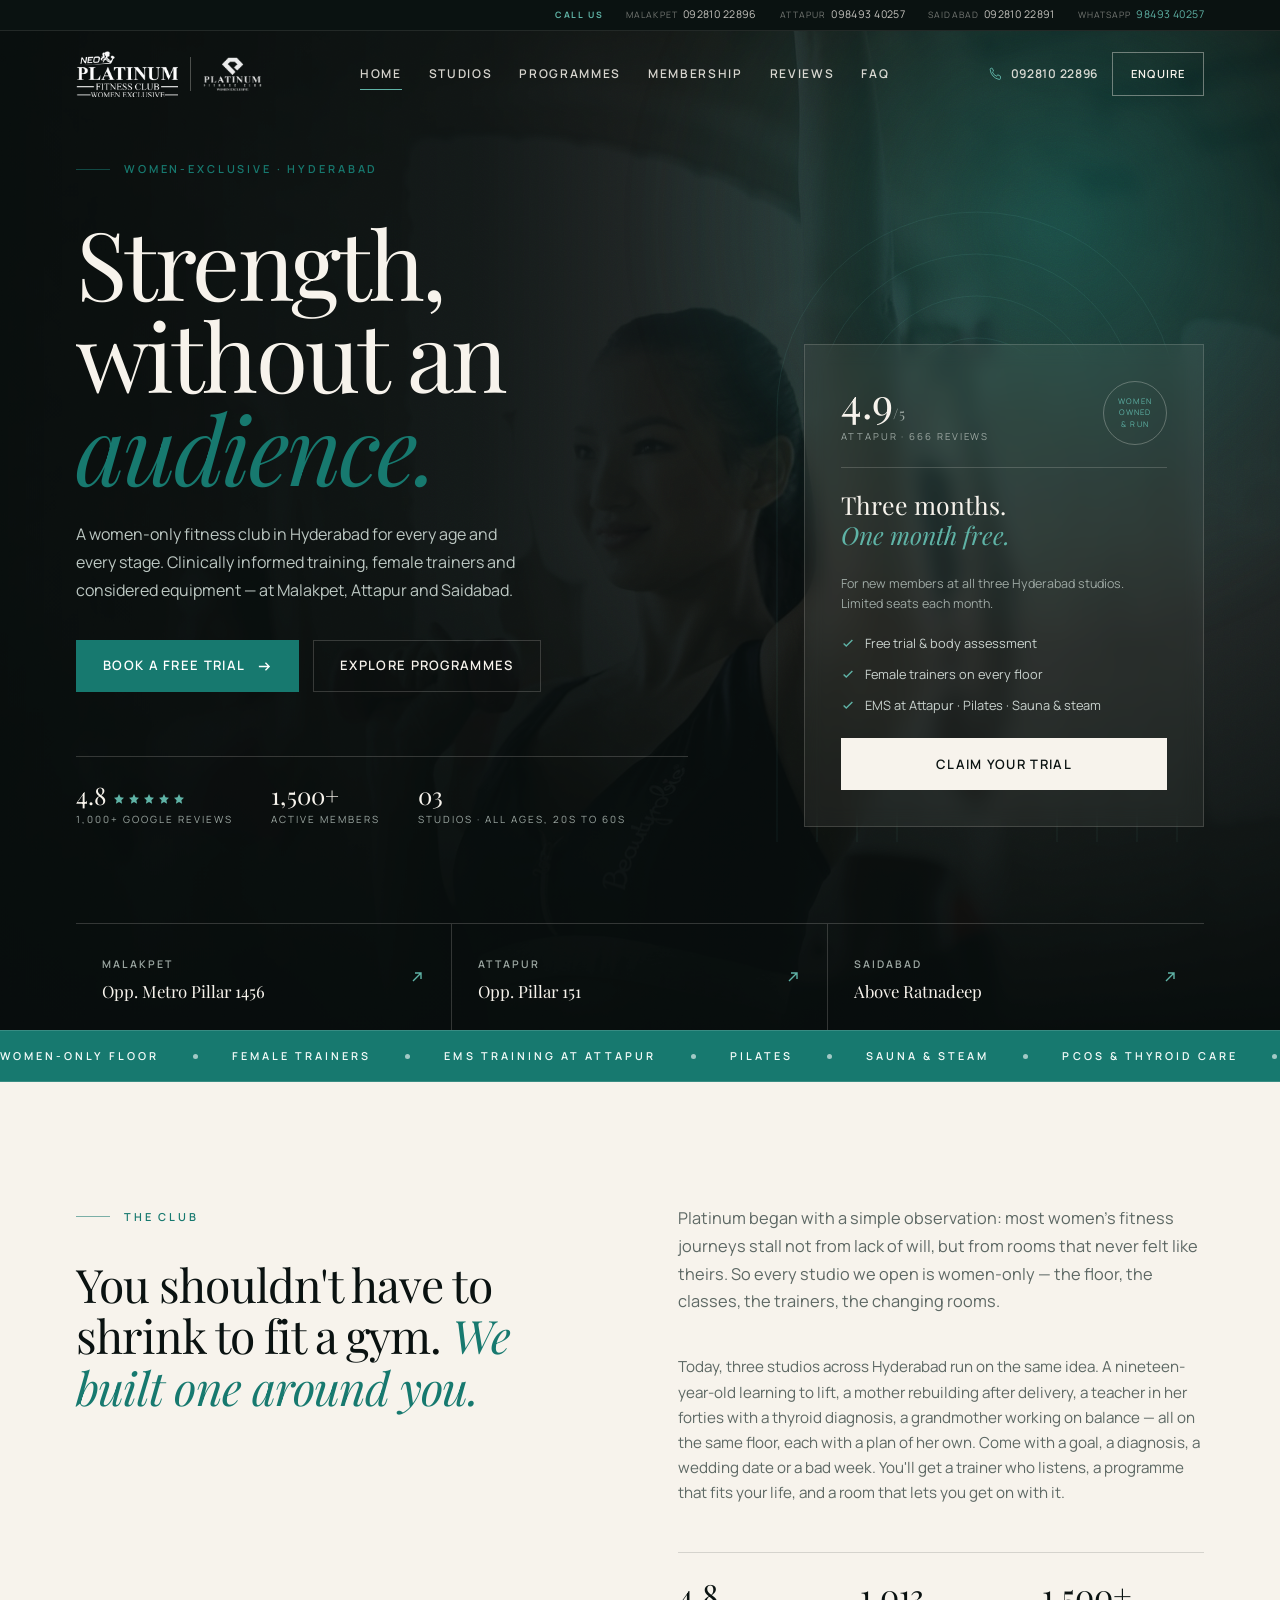
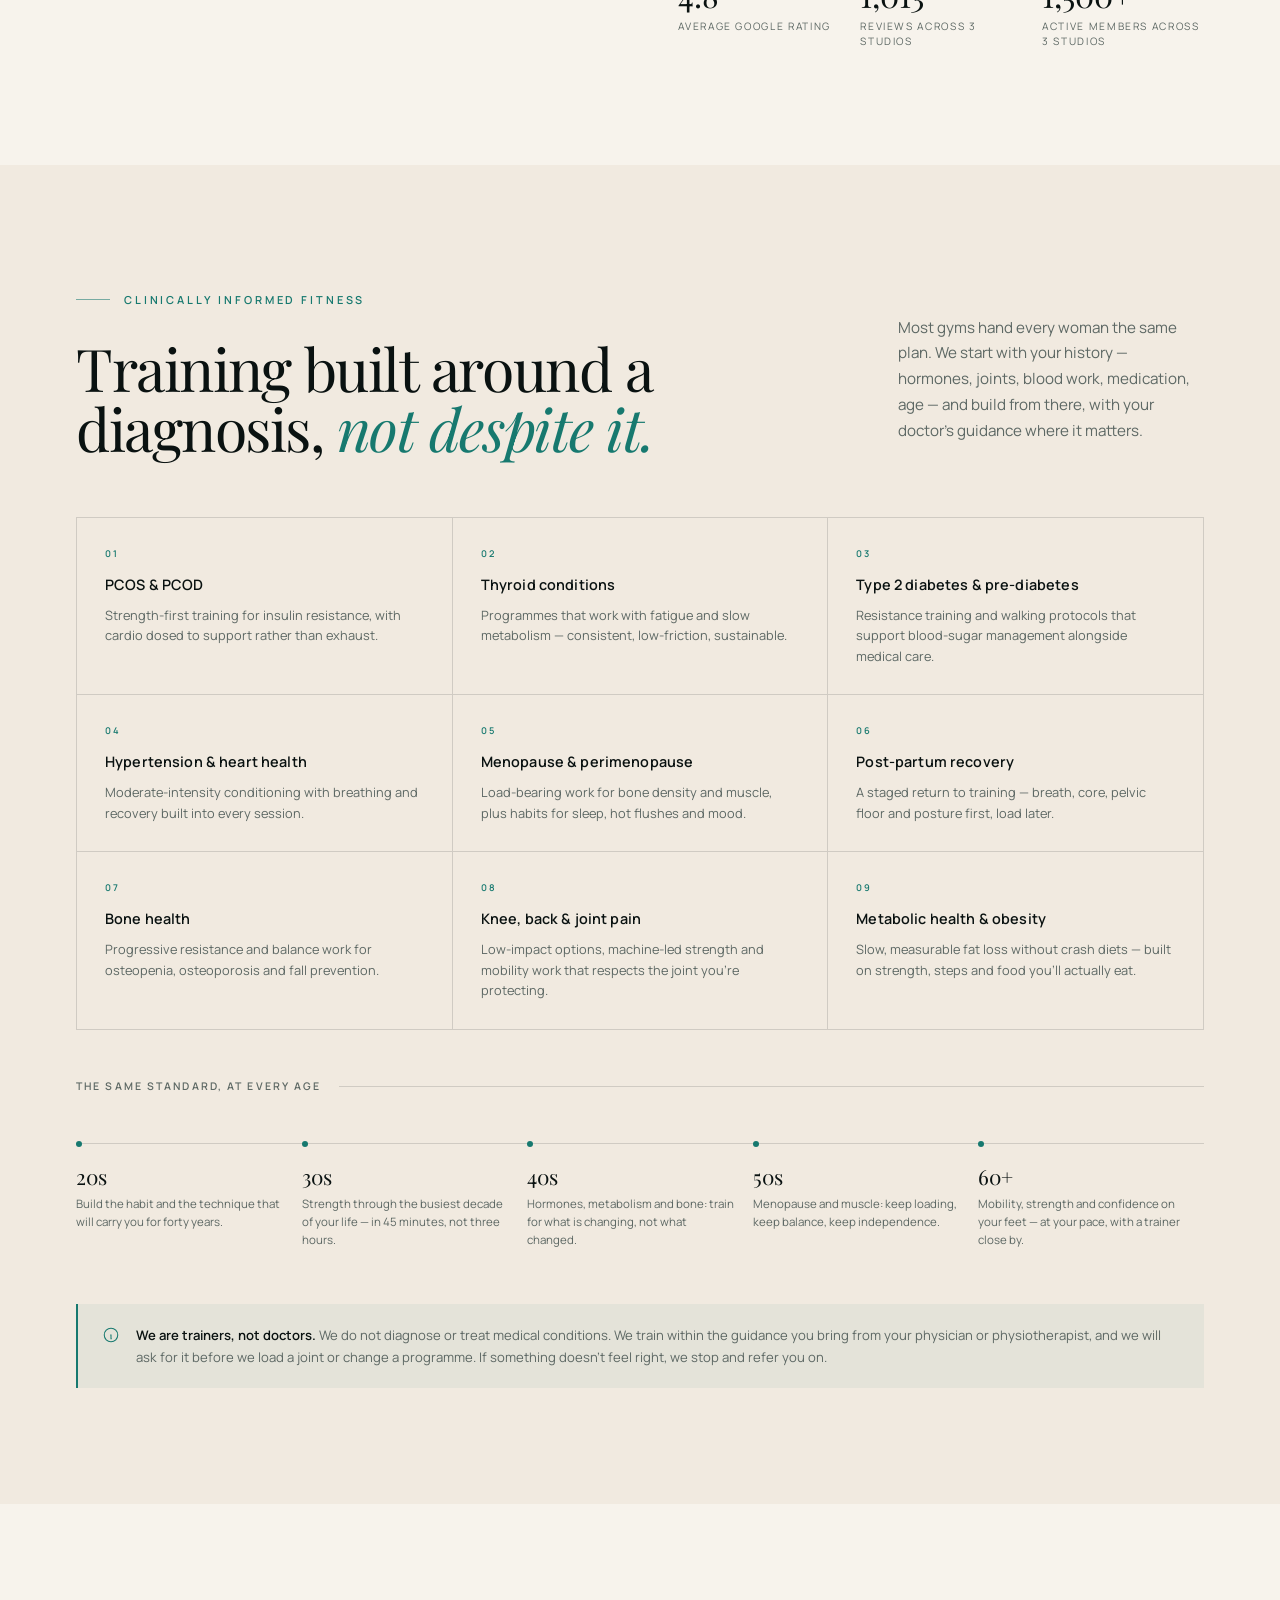
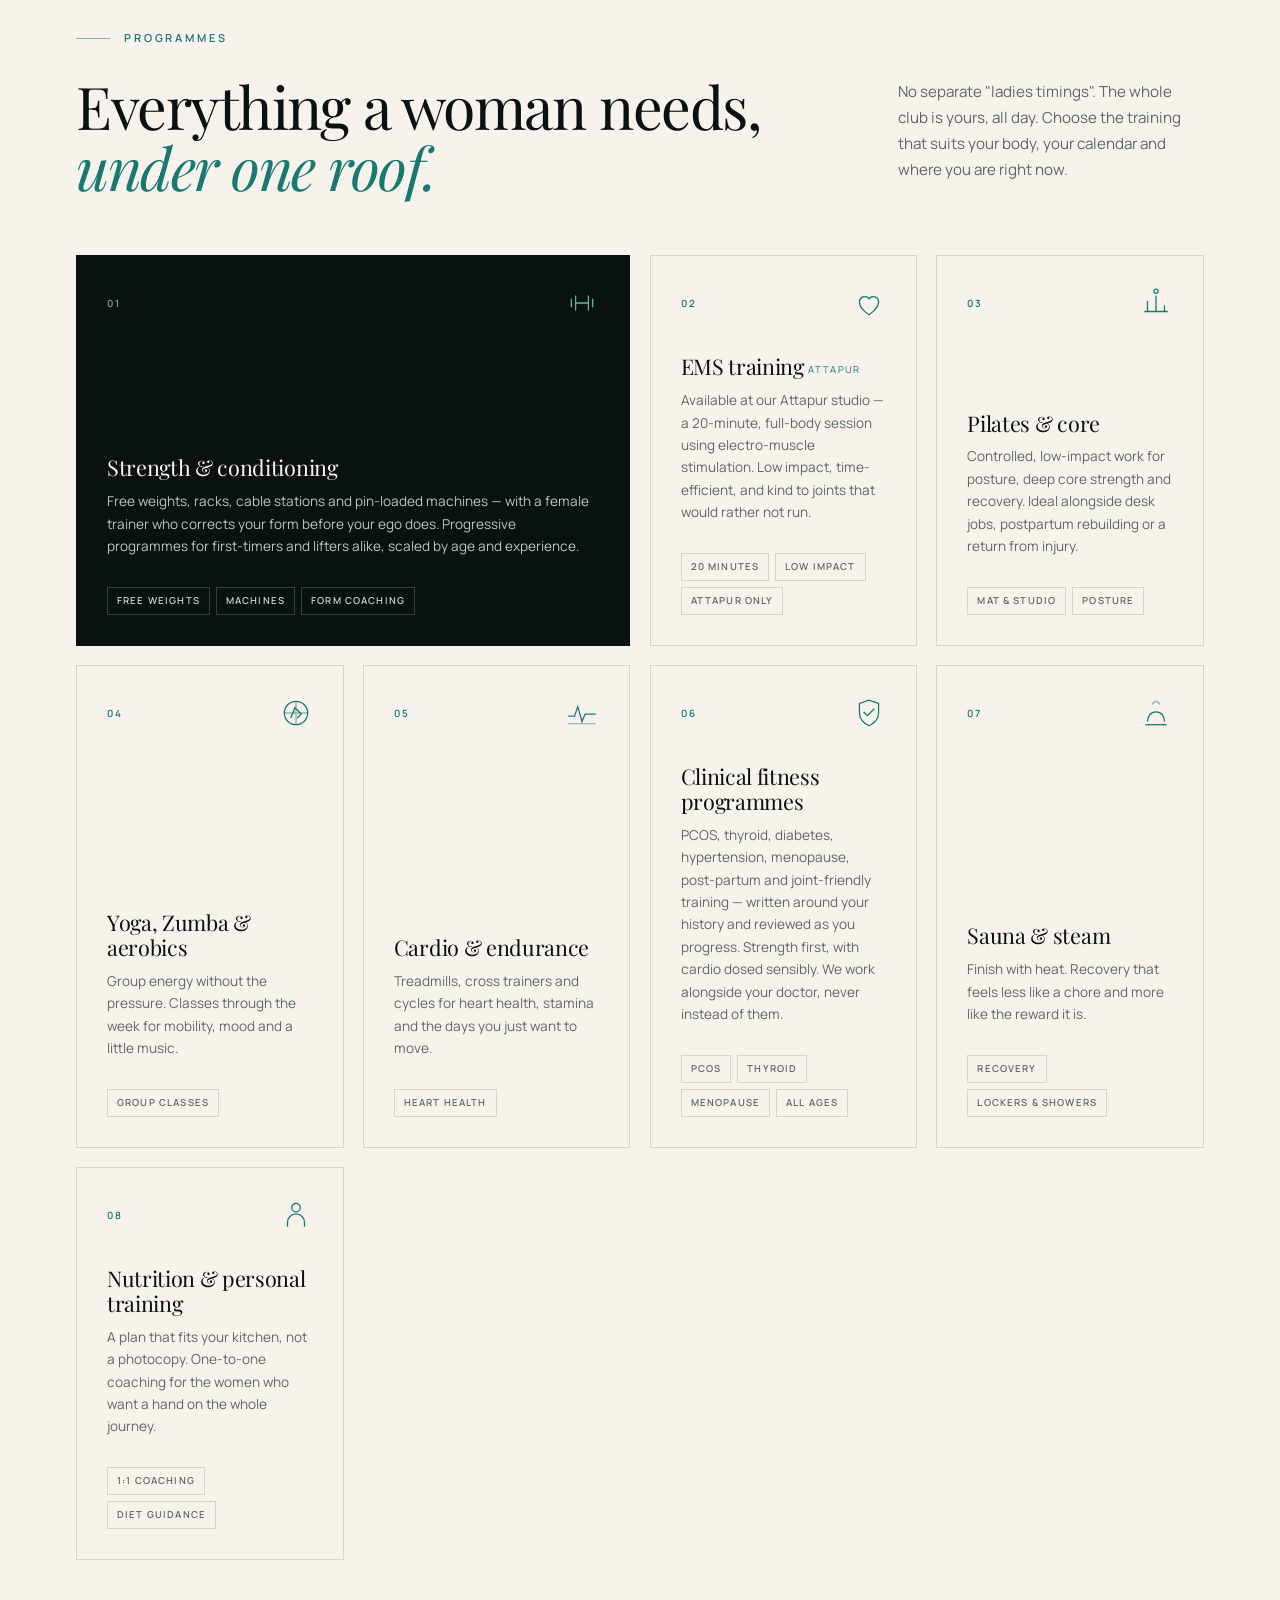
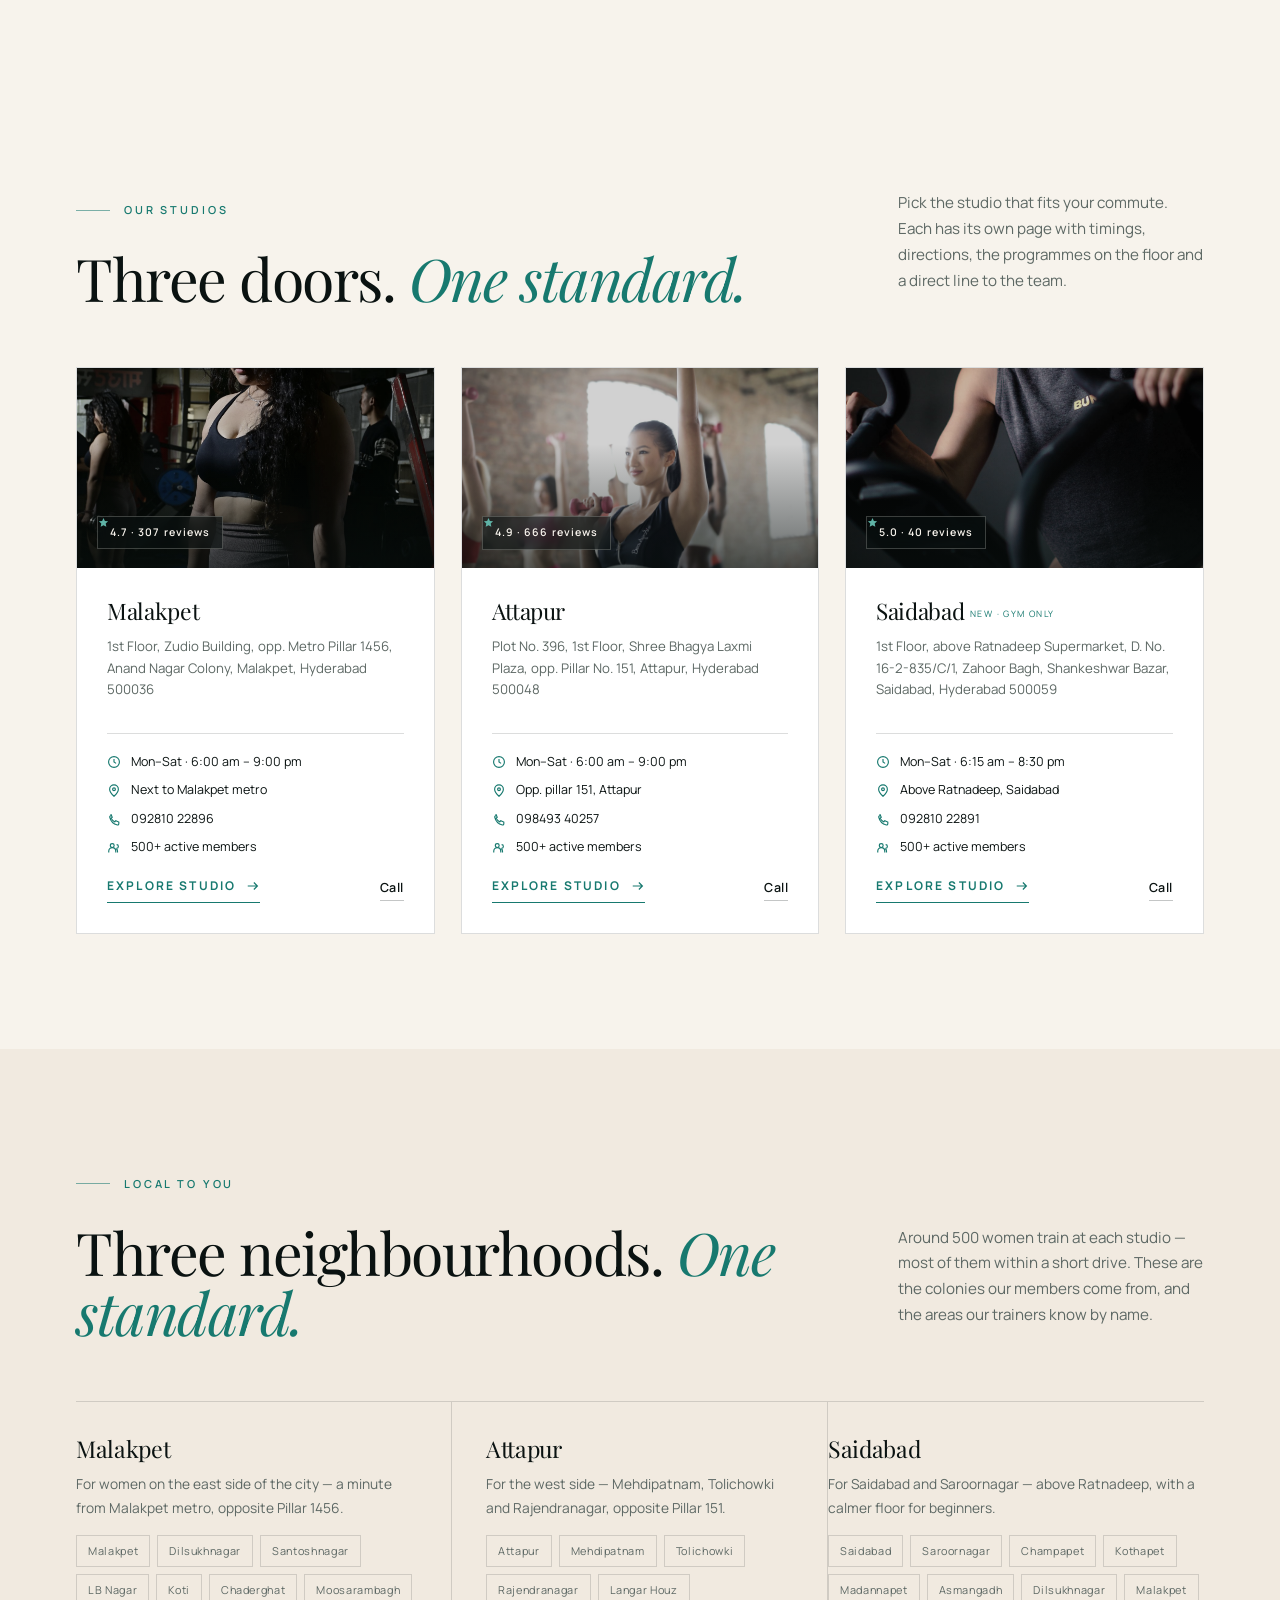
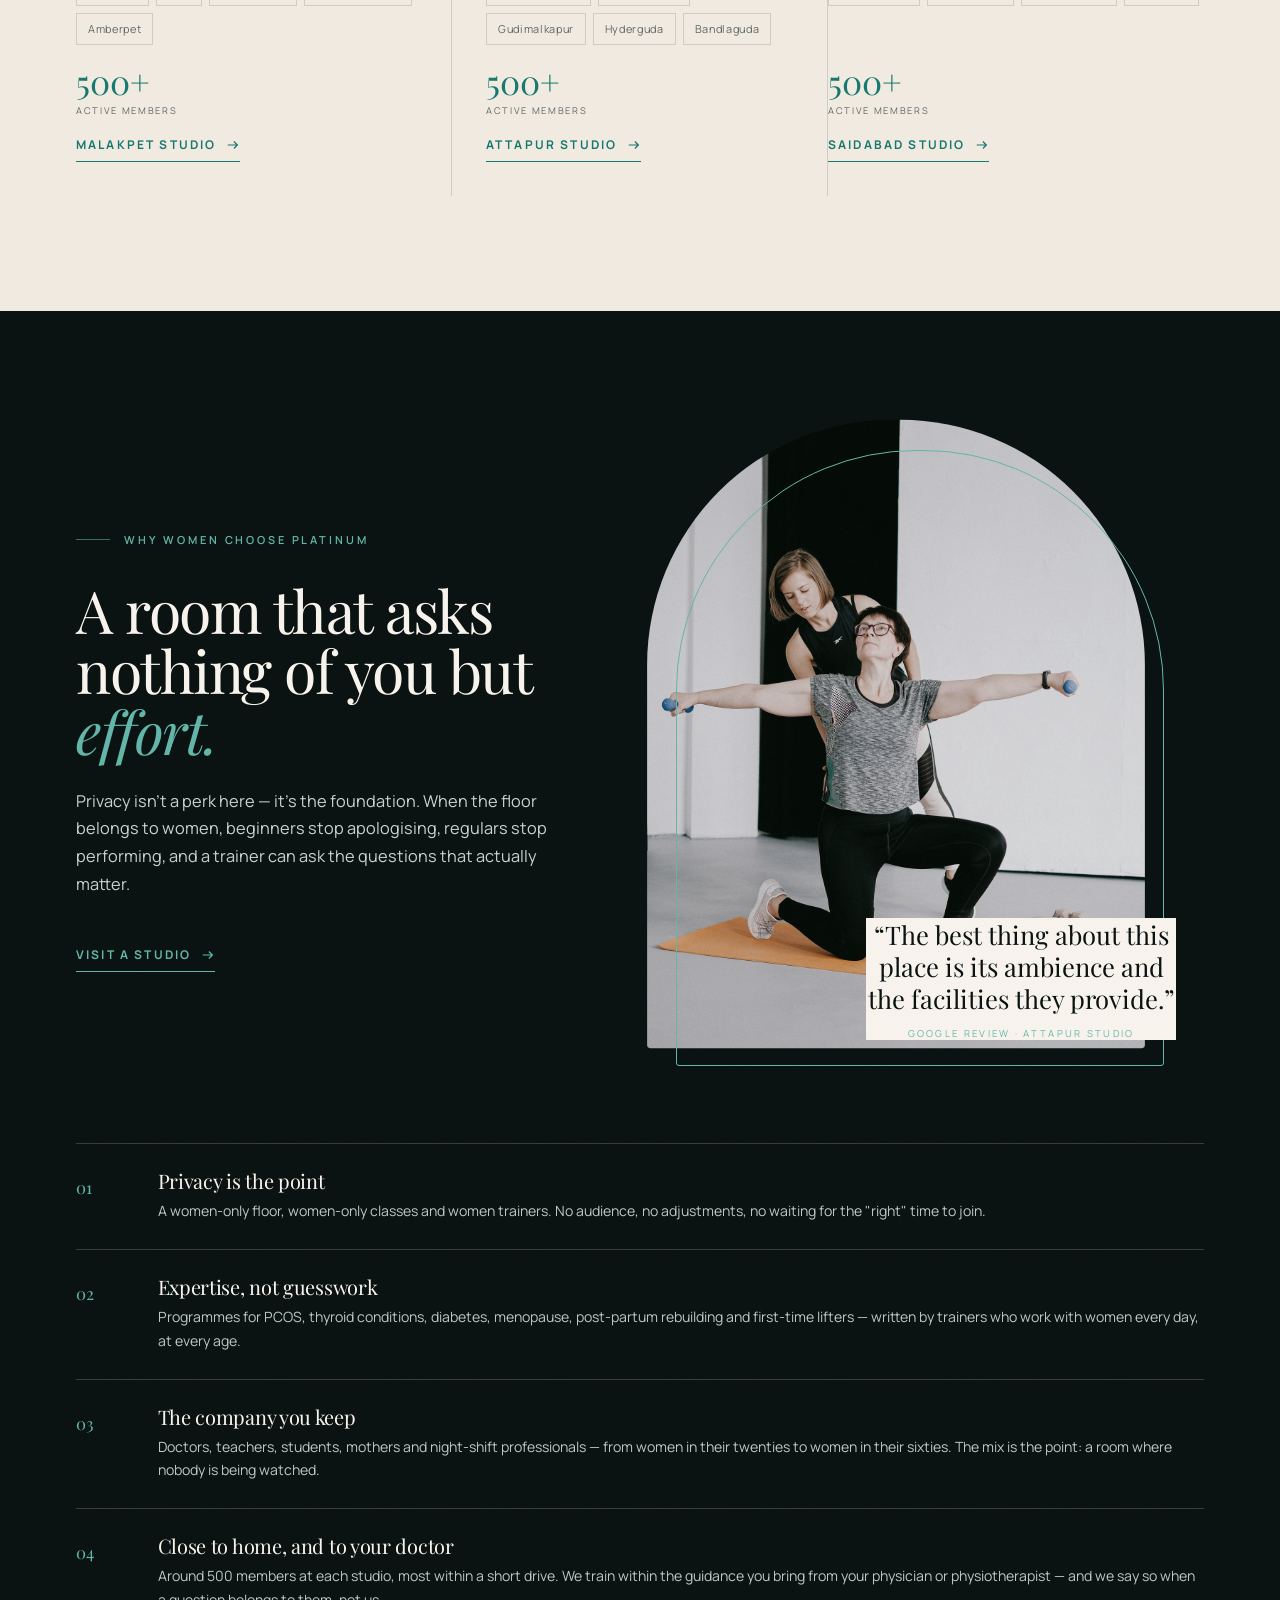
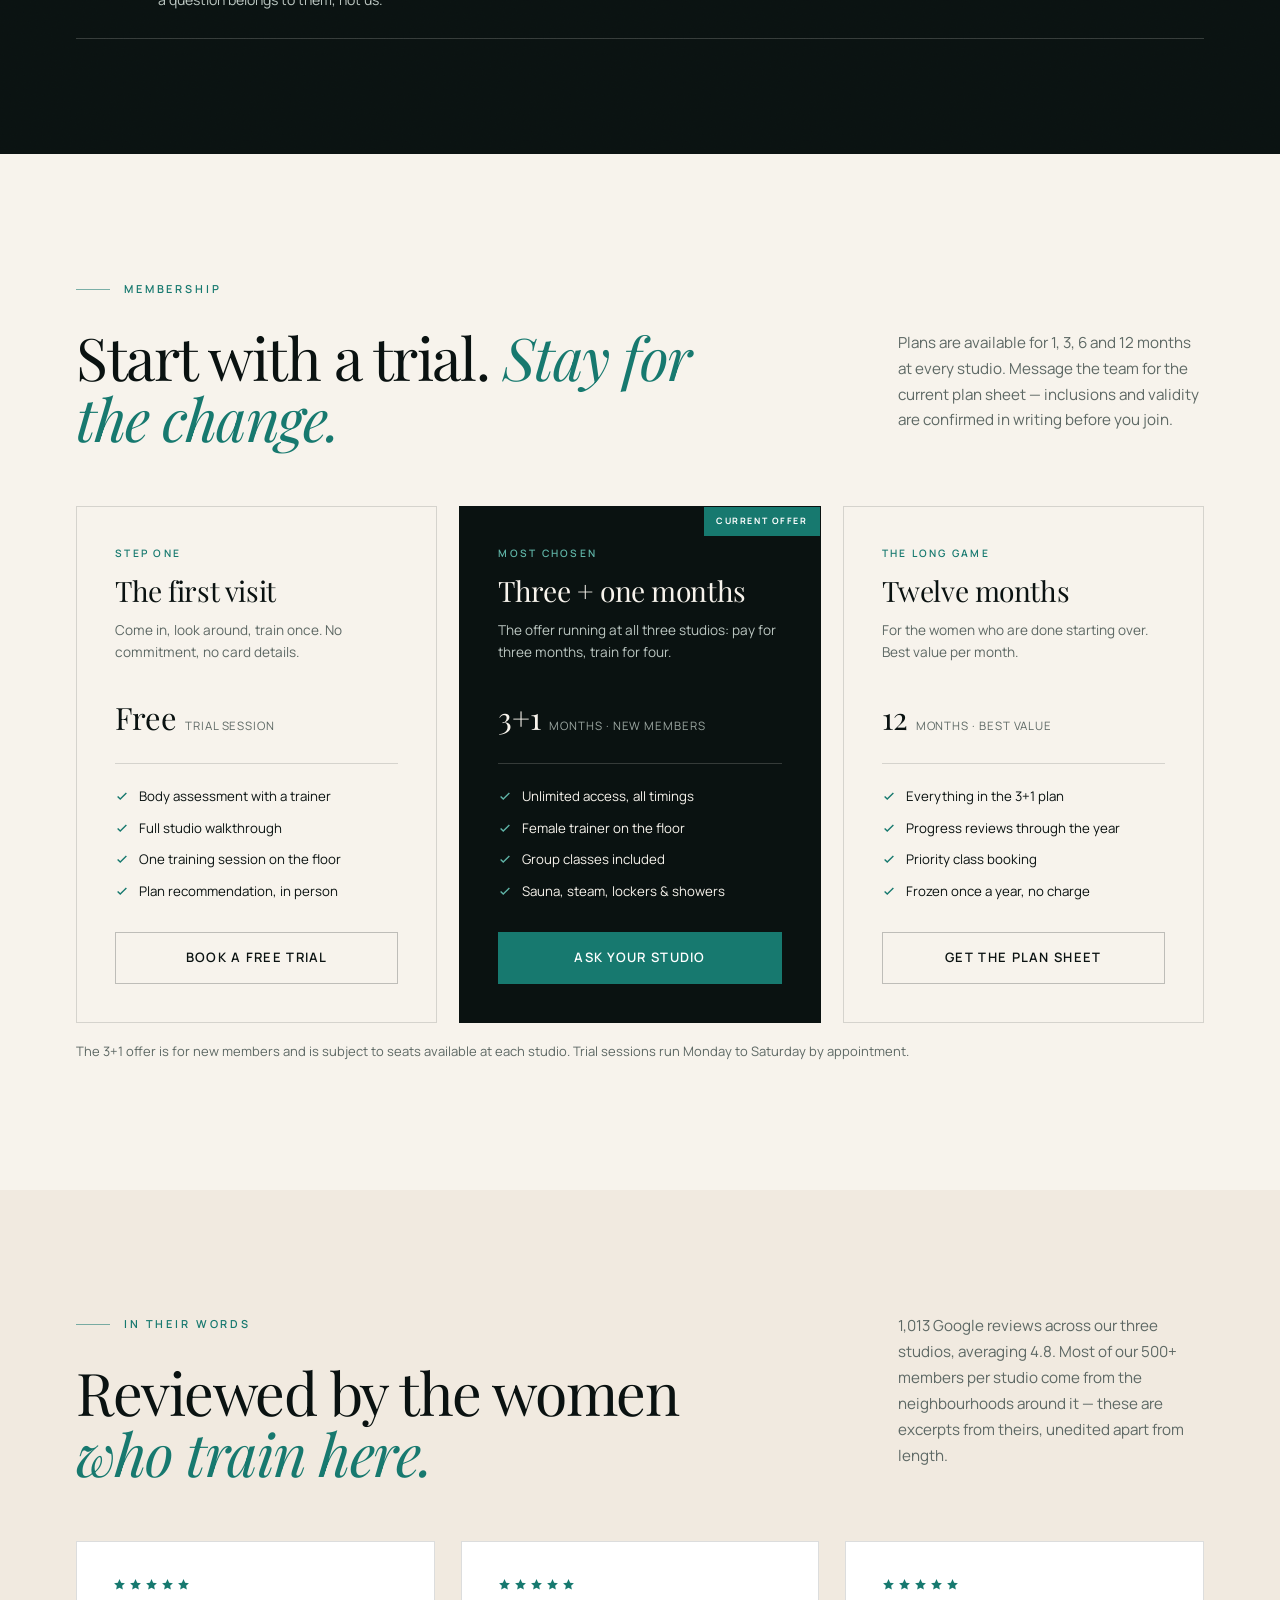
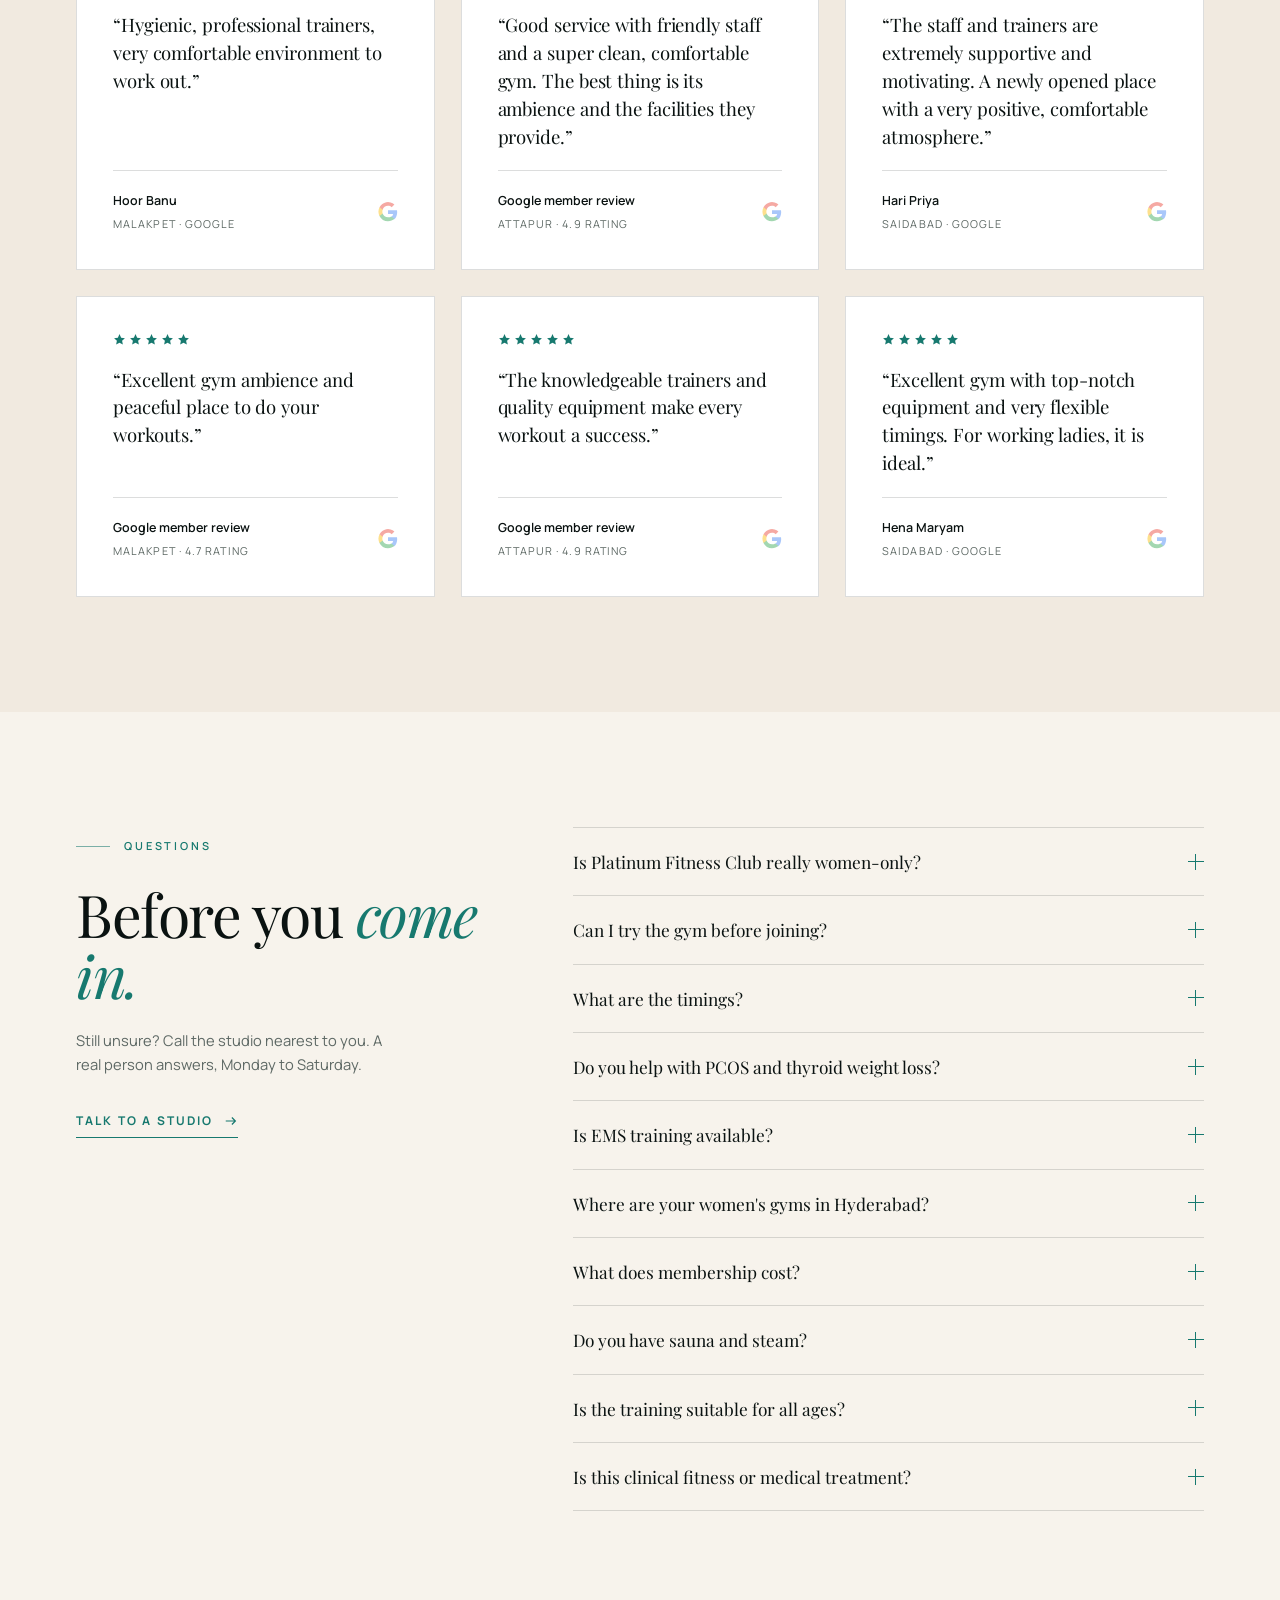
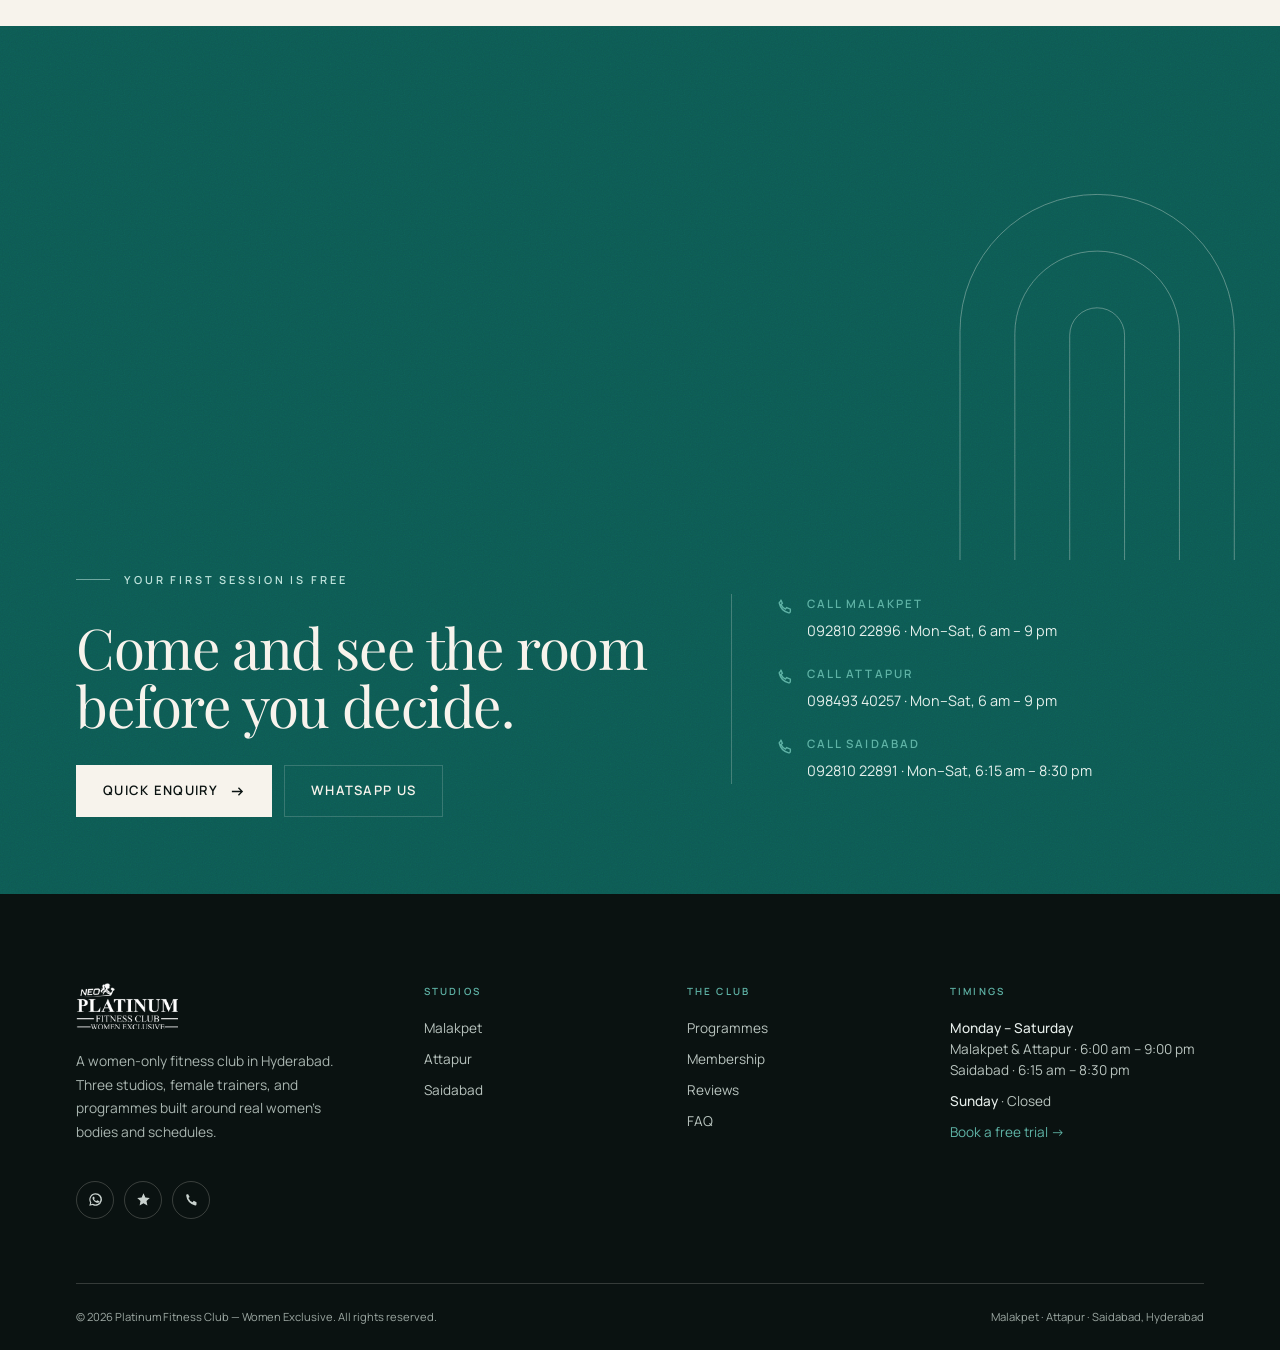
==== commit 225b7374: "Show both logos in the header on every page" ====
--- a/index.html
+++ b/index.html
@@ -139,6 +139,8 @@
   <div class="wrap header__inner">
     <a class="brand" href="index.html" aria-label="Platinum Fitness Club Women Exclusive — home">
       <img class="brand__logo" src="assets/img/src/logo-web.png" alt="Platinum Fitness Club Women Exclusive" width="200" height="52">
+      <span class="brand__divider" aria-hidden="true"></span>
+      <img class="brand__logo brand__logo--second" src="assets/img/src/stronger-every-day.png" alt="Stronger Every Day" width="150" height="86">
     </a>
 
     <nav class="nav" aria-label="Primary">
--- a/assets/css/style.css
+++ b/assets/css/style.css
@@ -713,6 +713,8 @@
 .header--over-hero:not(.is-scrolled) .brand__logo{filter:brightness(0) invert(1)}
 .header.is-scrolled .brand__logo{filter:none}
 .footer .brand__logo{filter:brightness(0) invert(1)}
+.brand__divider{width:1px;height:34px;background:currentColor;opacity:.28;flex:none}
+.brand__logo--second{height:34px;max-width:130px;opacity:.92}
 .drawer__brand{padding:26px 30px 8px;border-bottom:1px solid var(--line)}
 .drawer__brand .brand__logo{height:40px;max-width:190px}
 
@@ -1021,6 +1023,8 @@
 @media (max-width:640px){
   .header__numbers-label{display:none}
   .brand__logo{height:36px;max-width:170px}
+  .brand__divider{height:24px}
+  .brand__logo--second{height:22px;max-width:78px}
   .drawer__brand .brand__logo{height:34px}
   .branch-panel__brand .brand__logo{height:28px;max-width:120px}
   .gallery{grid-template-columns:1fr;grid-template-rows:repeat(3,240px)}
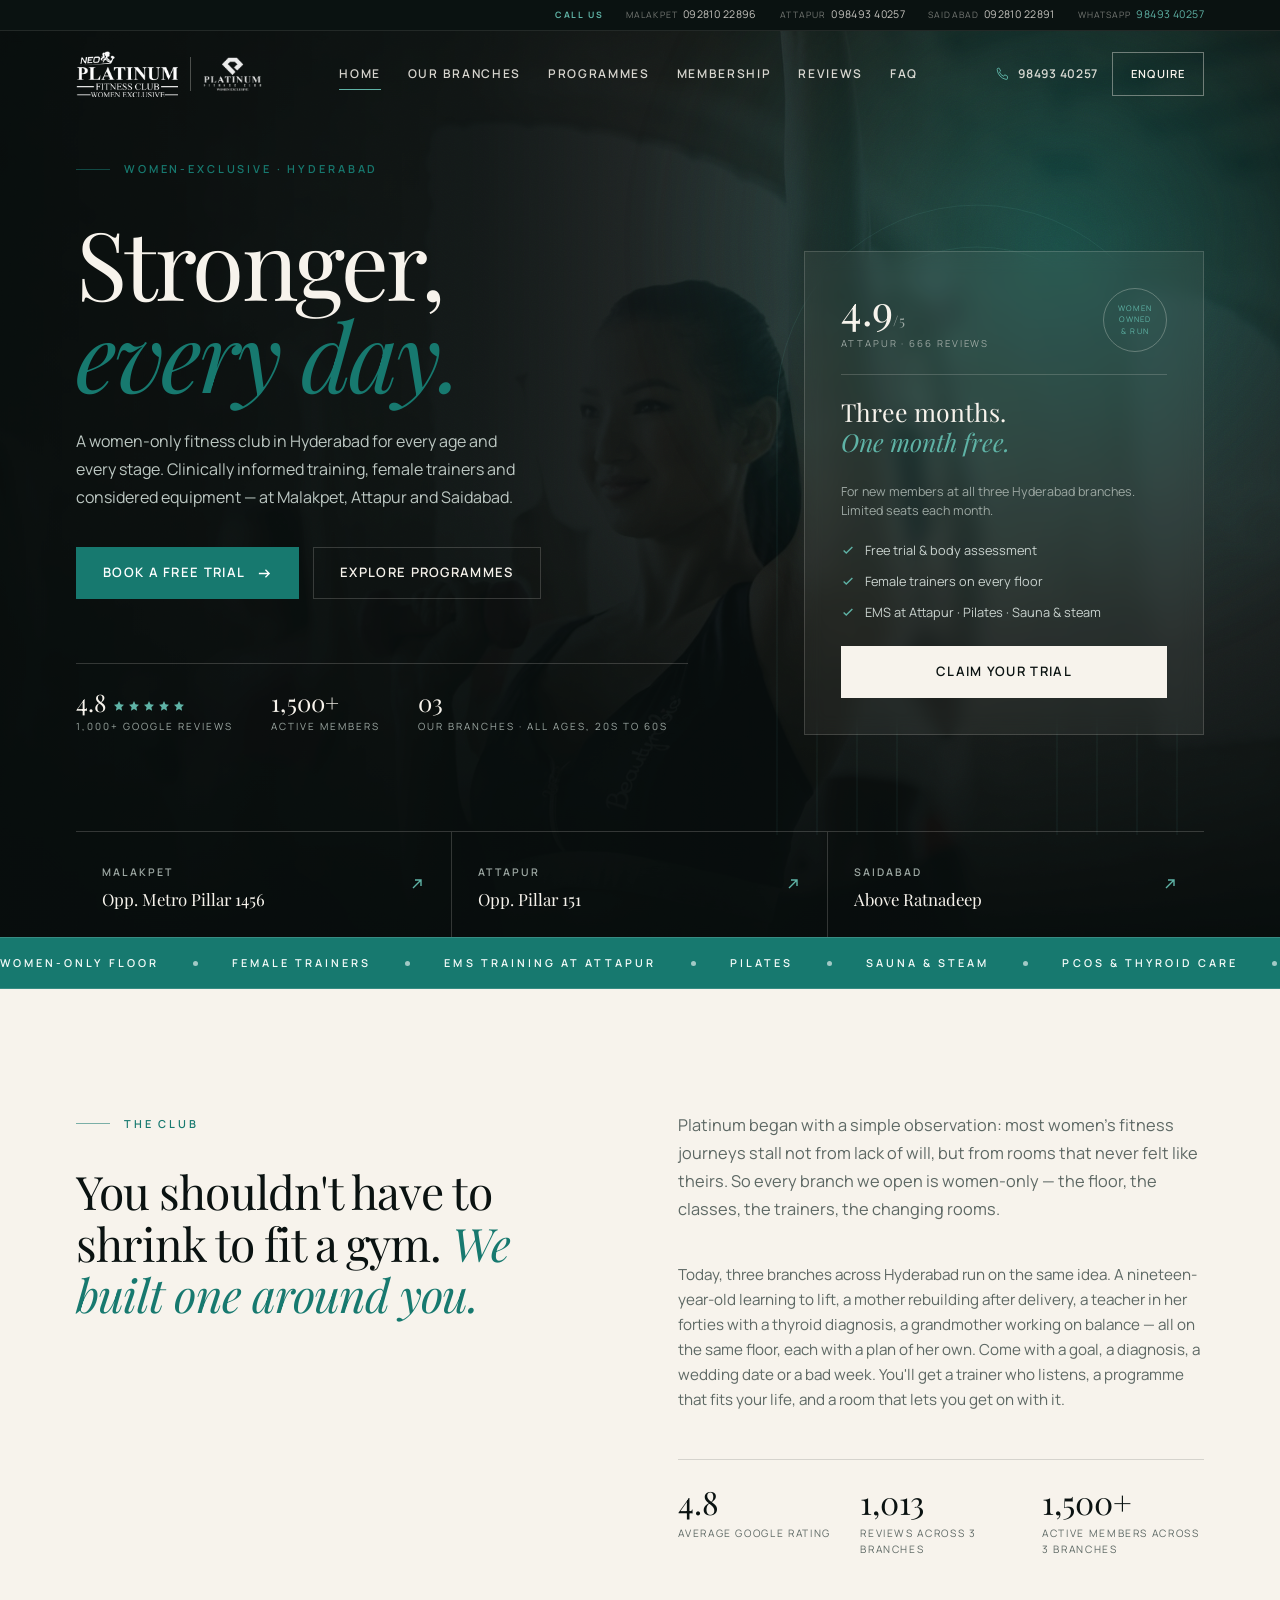
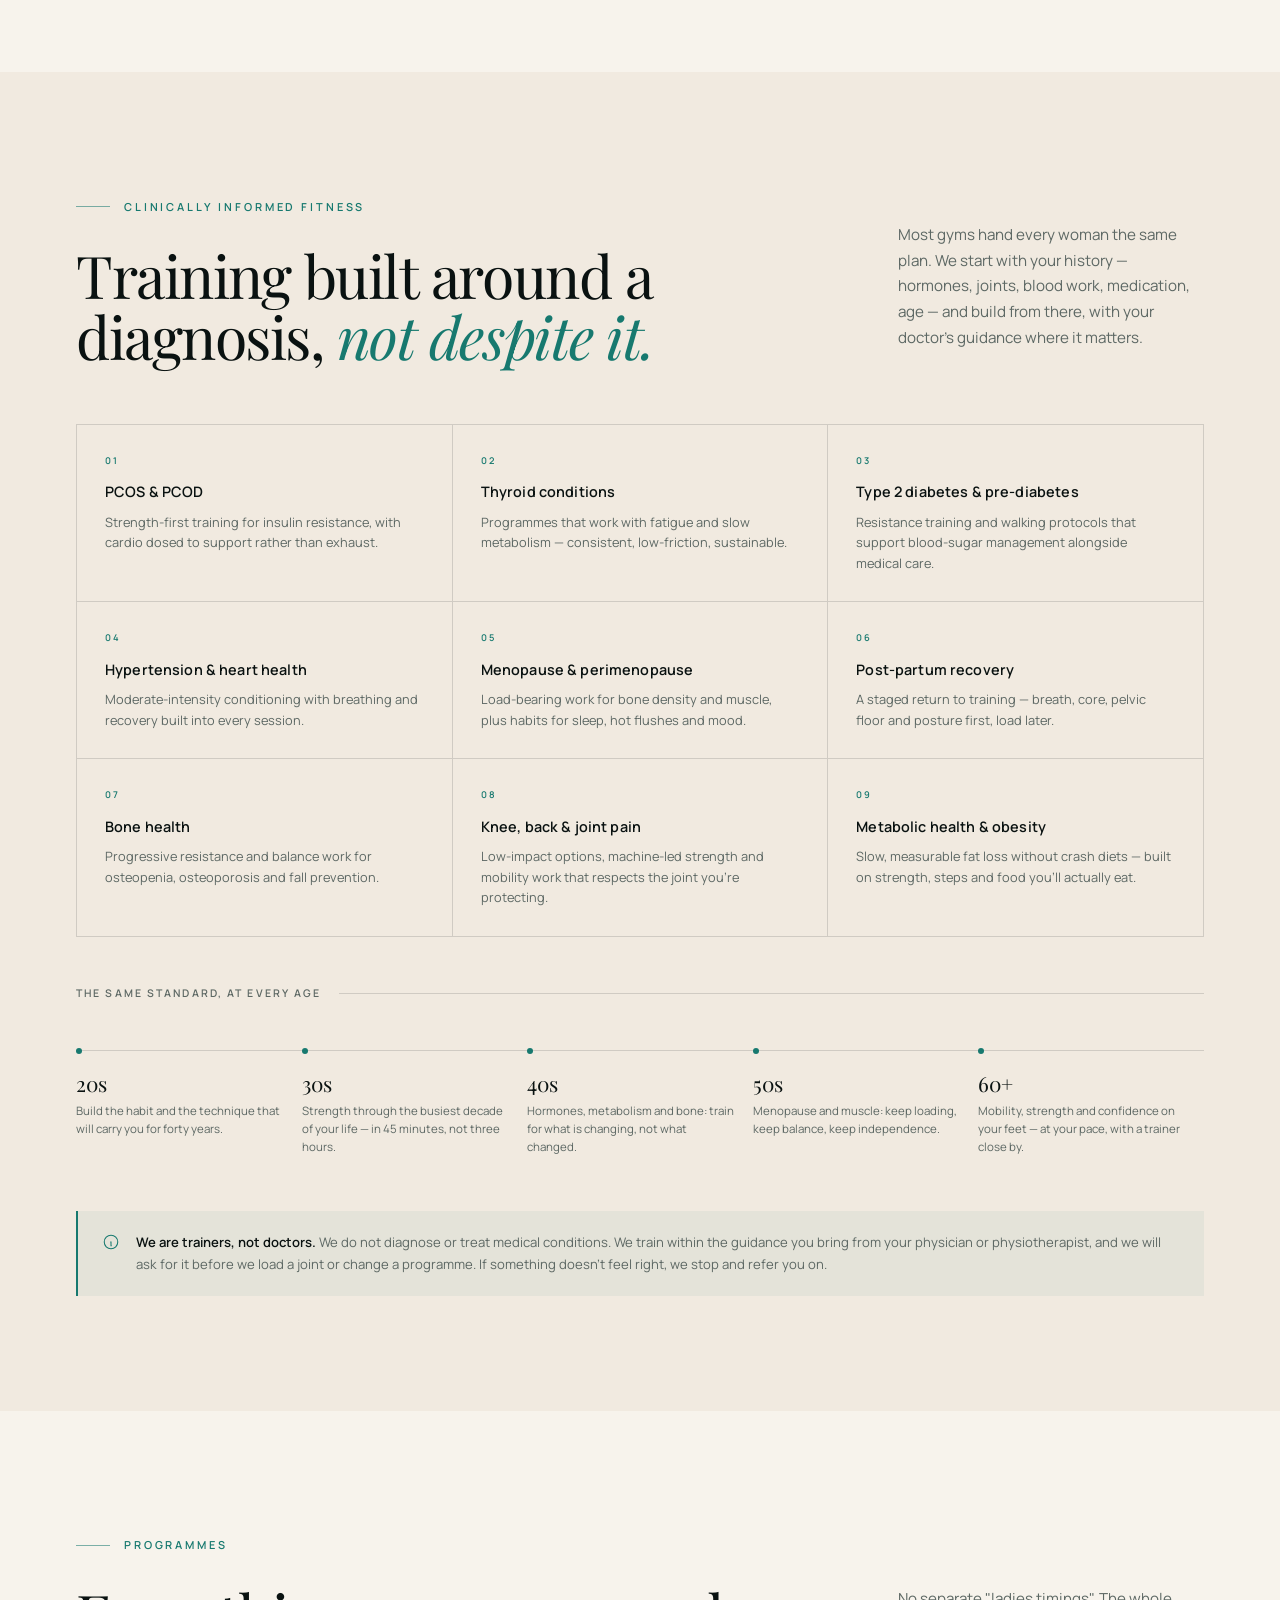
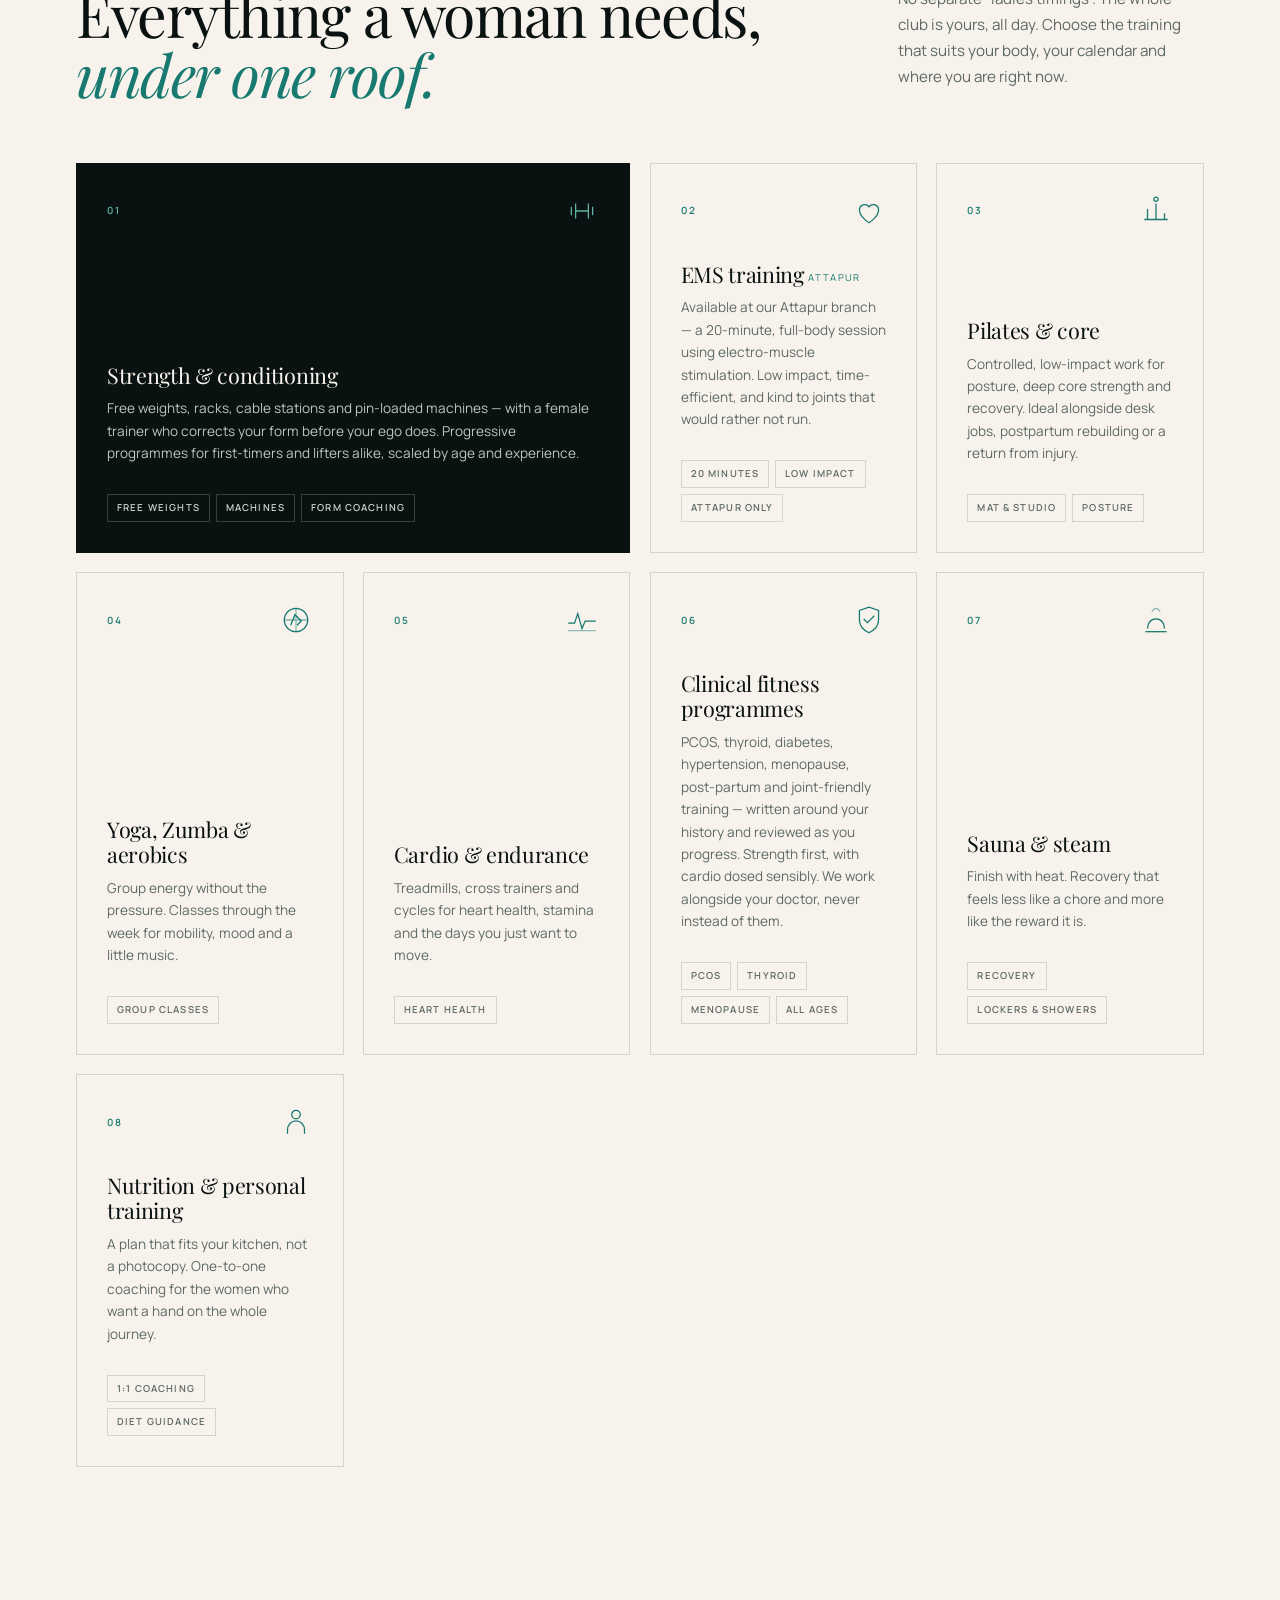
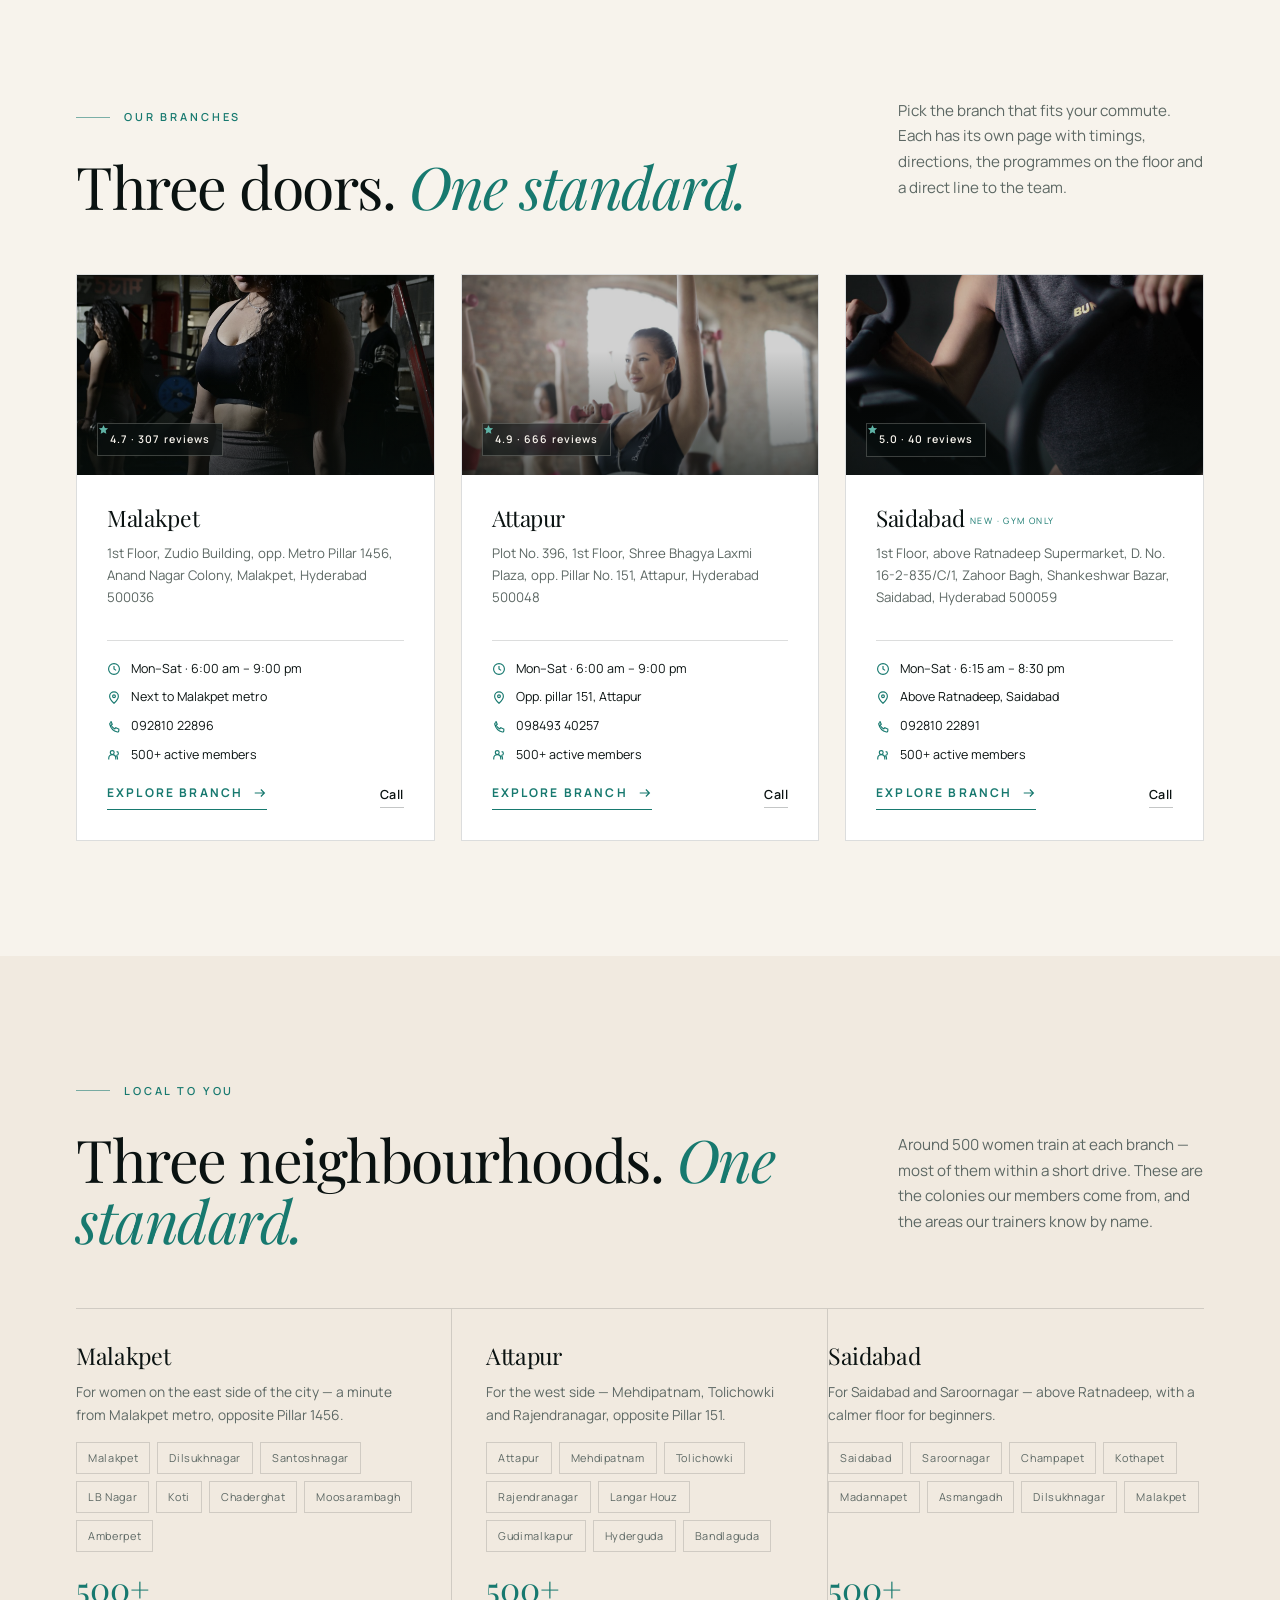
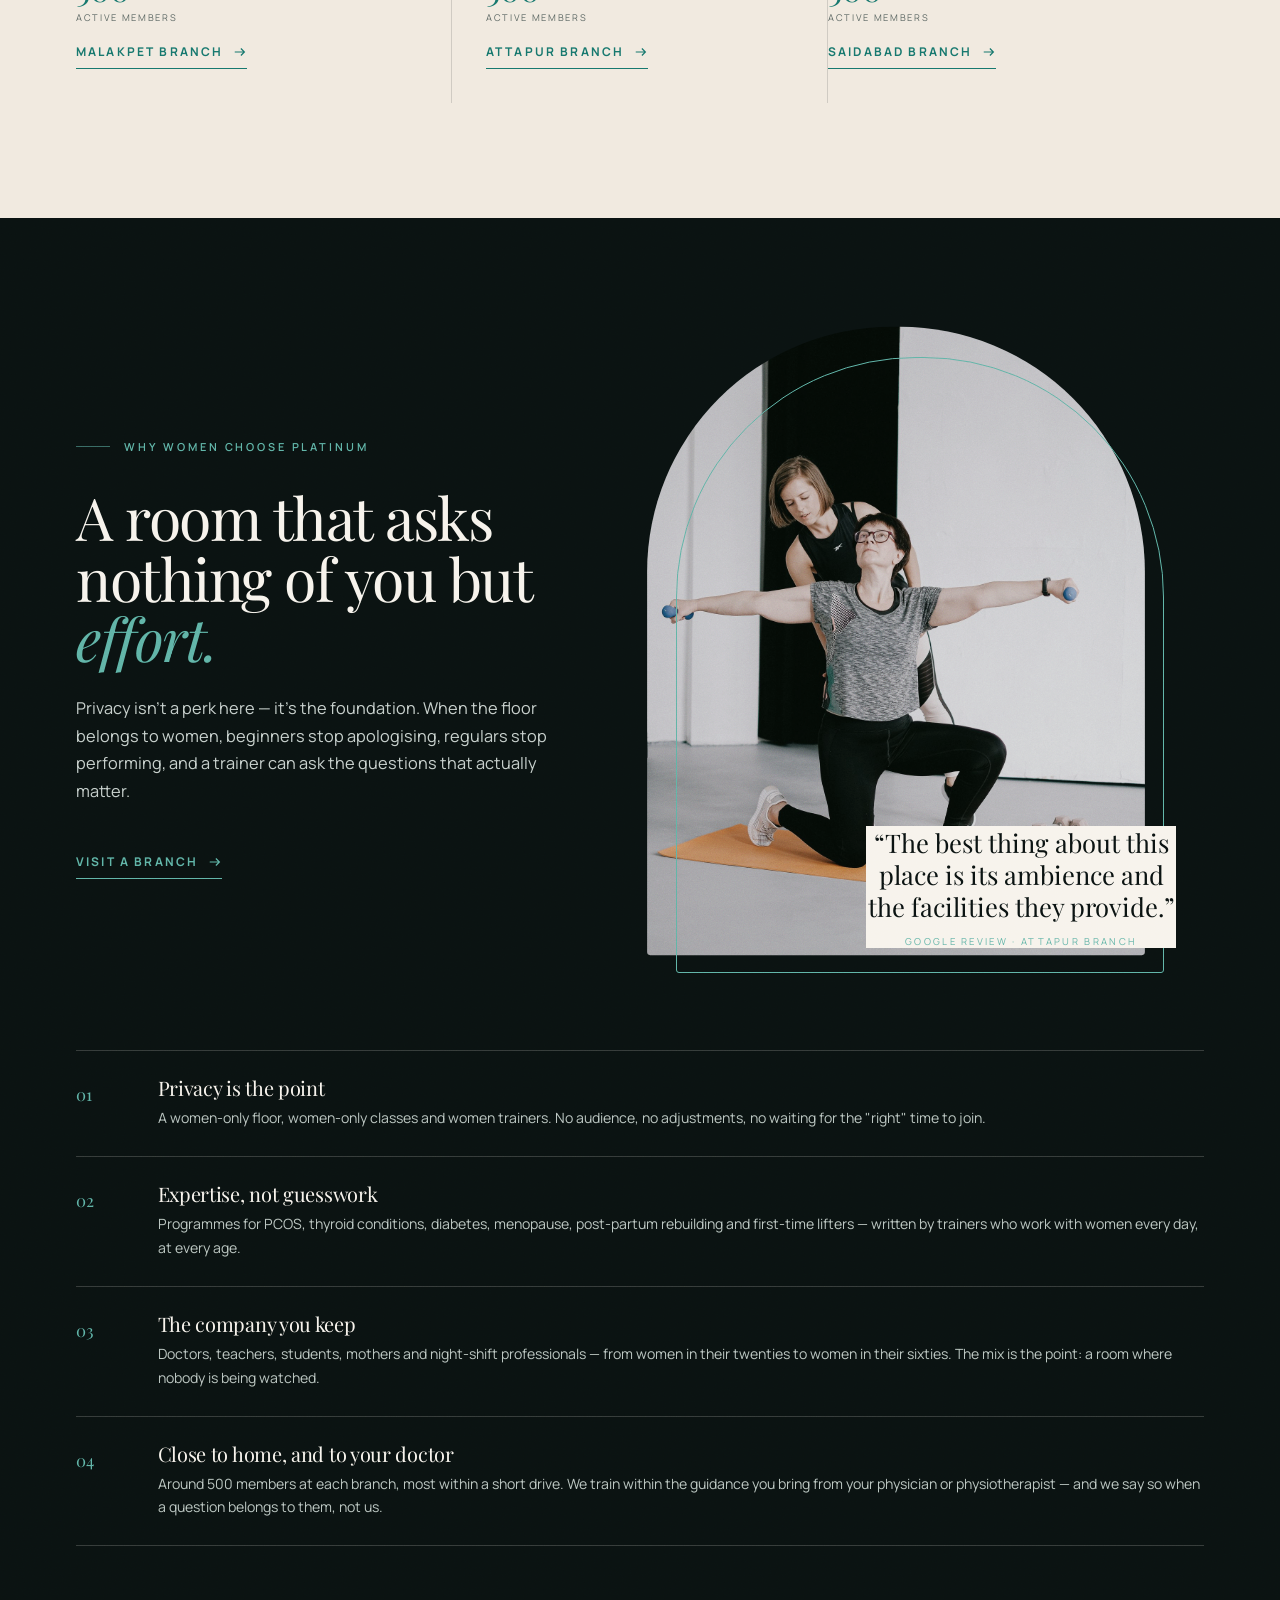
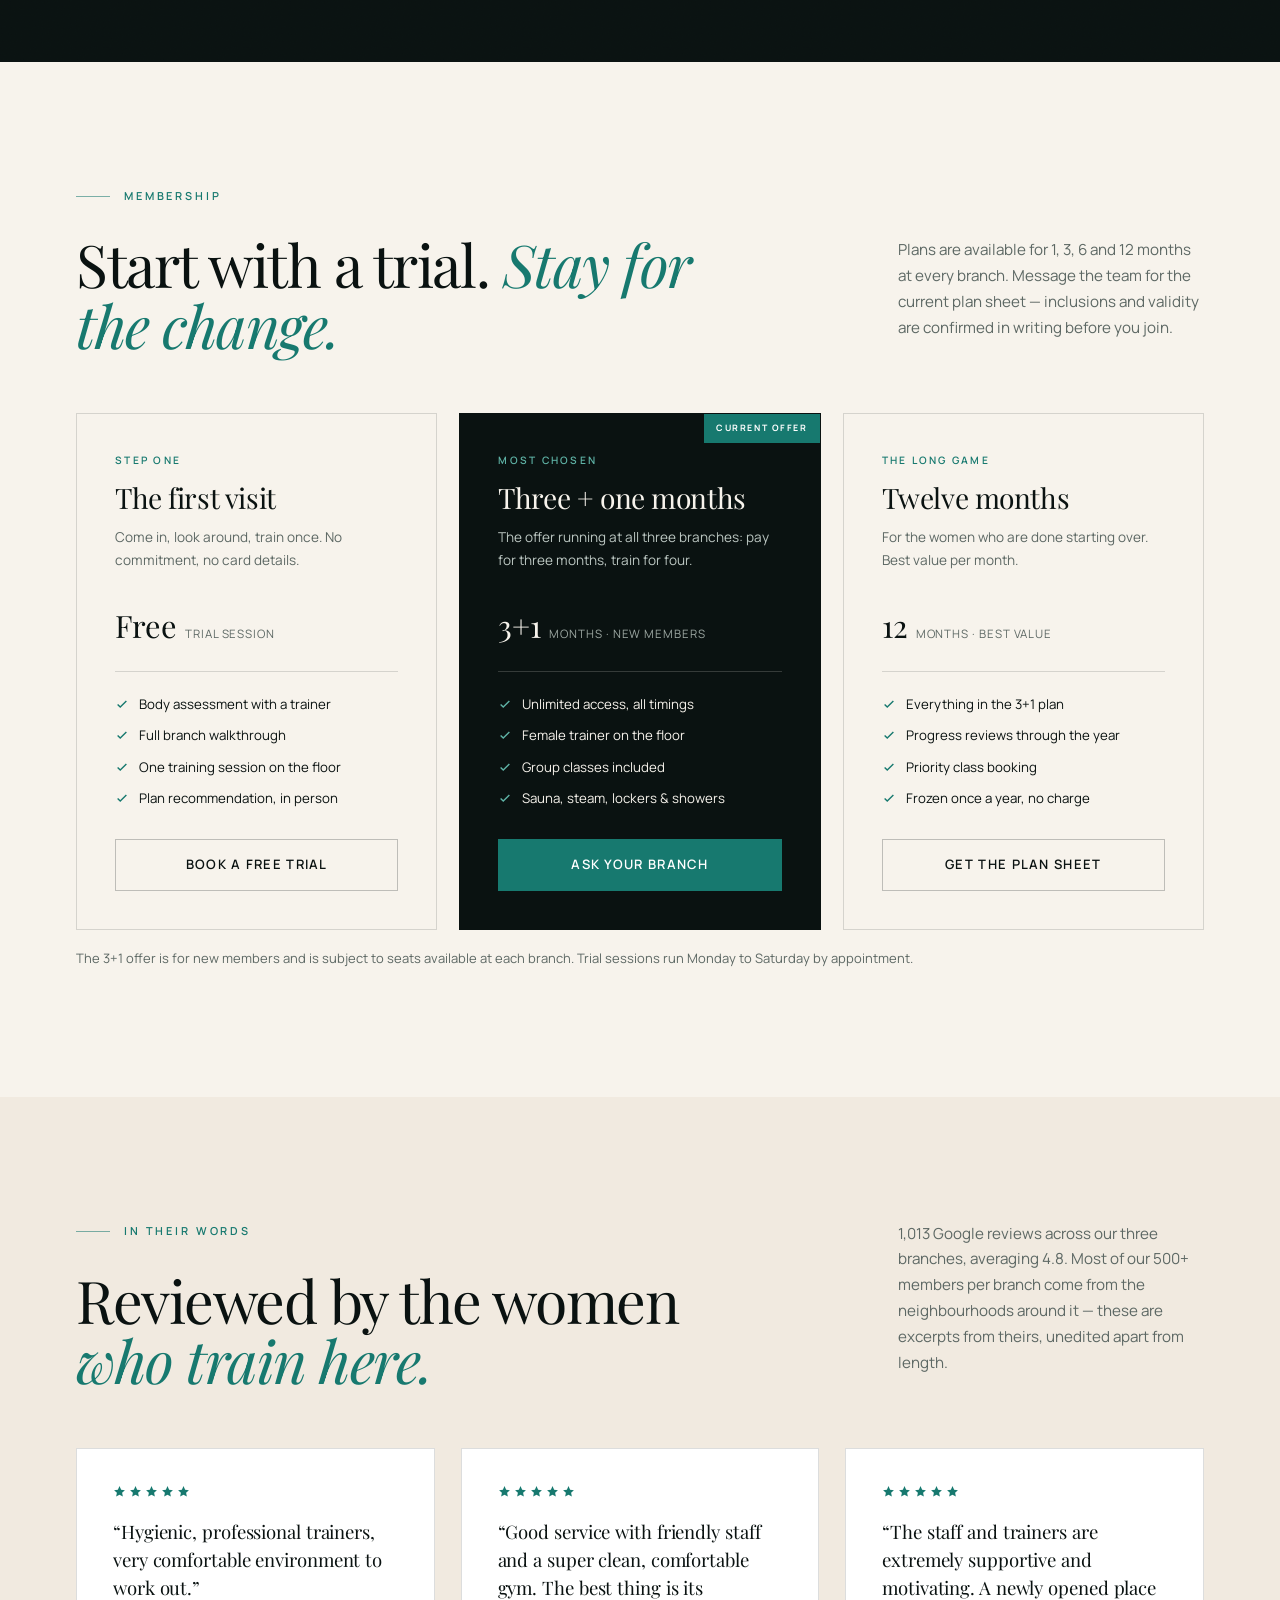
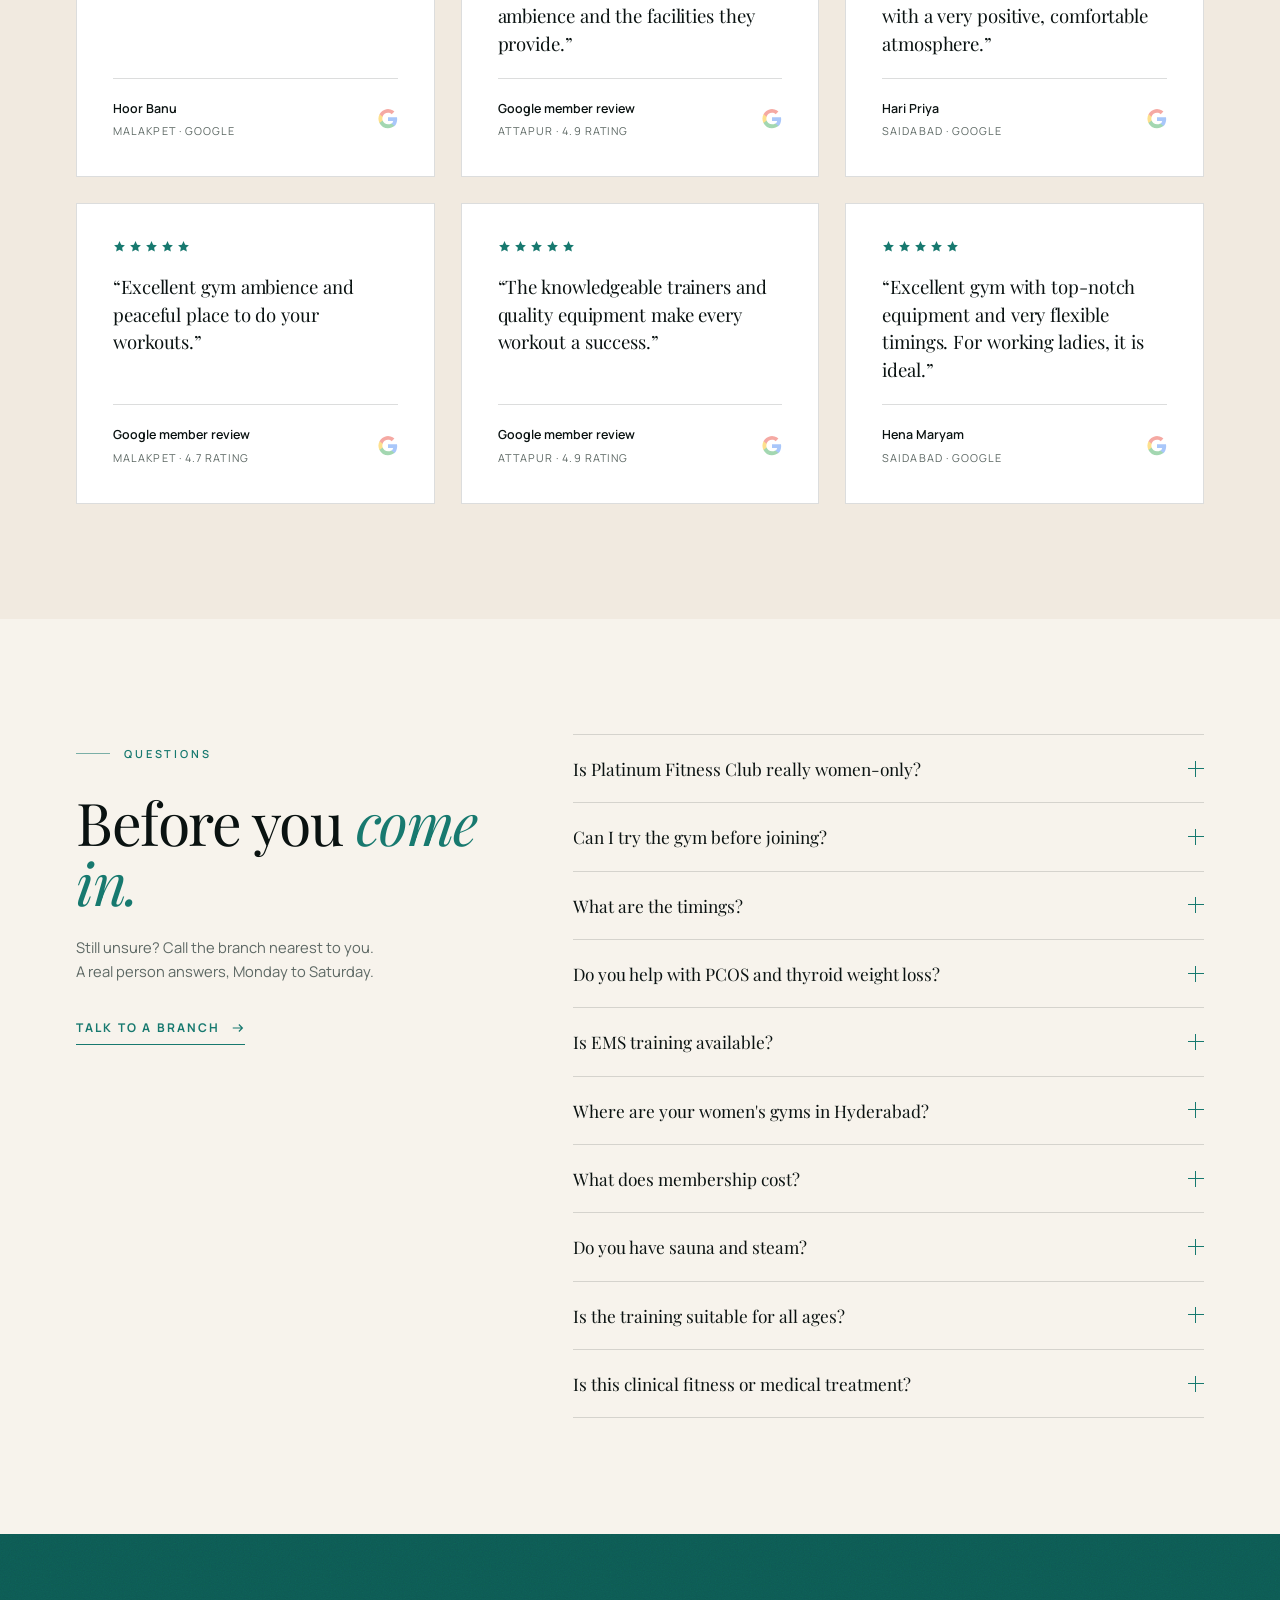
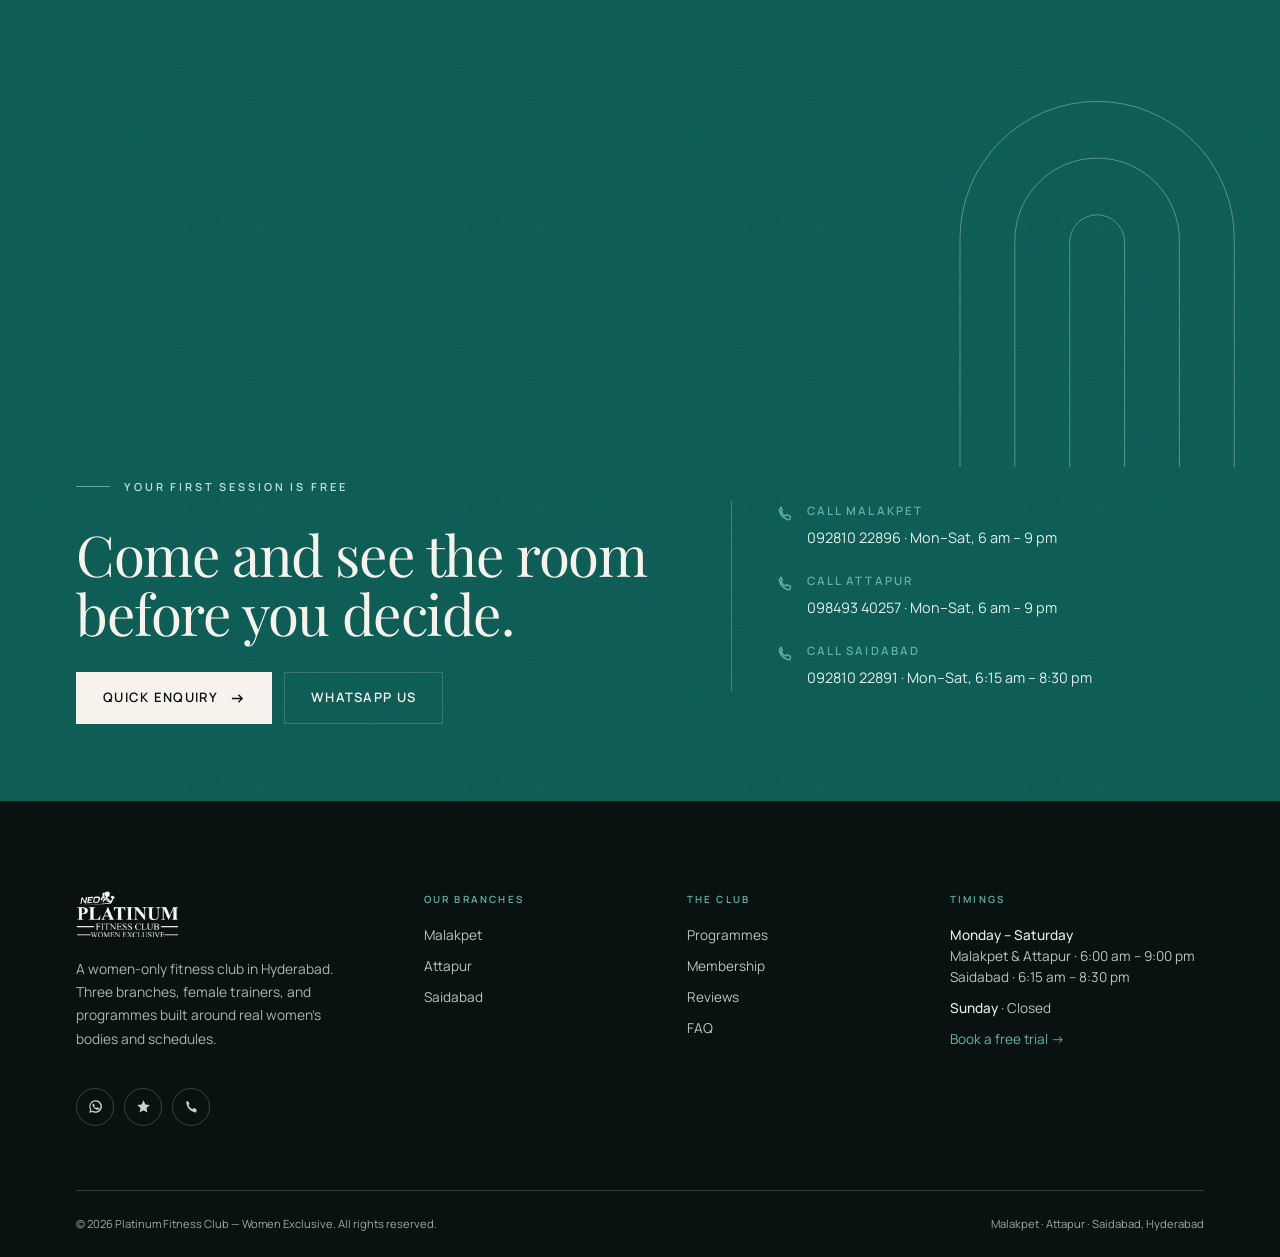
==== commit 3ee616f0: "Rename studios to branches, set home main number to 9849340257" ====
--- a/index.html
+++ b/index.html
@@ -12,13 +12,13 @@
 <meta property="og:type" content="website">
 <meta property="og:site_name" content="Platinum Fitness Club — Women Exclusive">
 <meta property="og:title" content="Women-Only Gym in Hyderabad | Platinum Fitness Club Women Exclusive">
-<meta property="og:description" content="Three women-only studios in Malakpet, Attapur and Saidabad. Female trainers, Pilates and PCOS &amp; thyroid programmes, with EMS at Attapur. Book a free trial.">
+<meta property="og:description" content="Three women-only branches in Malakpet, Attapur and Saidabad. Female trainers, Pilates and PCOS &amp; thyroid programmes, with EMS at Attapur. Book a free trial.">
 <meta property="og:url" content="https://platinumfitnessclubwomen-hash.github.io/platinumfitnesswomen/">
 <meta property="og:image" content="https://platinumfitnessclubwomen-hash.github.io/platinumfitnesswomen/assets/img/og.png">
 <meta property="og:locale" content="en_IN">
 <meta name="twitter:card" content="summary_large_image">
 <meta name="twitter:title" content="Women-Only Gym in Hyderabad | Platinum Fitness Club">
-<meta name="twitter:description" content="Three women-only studios in Malakpet, Attapur and Saidabad. Female trainers, Pilates, PCOS &amp; thyroid care, with EMS at Attapur.">
+<meta name="twitter:description" content="Three women-only branches in Malakpet, Attapur and Saidabad. Female trainers, Pilates, PCOS &amp; thyroid care, with EMS at Attapur.">
 <meta name="twitter:image" content="https://platinumfitnessclubwomen-hash.github.io/platinumfitnesswomen/assets/img/og.png">
 
 <link rel="icon" href="assets/img/favicon.svg" type="image/svg+xml">
@@ -39,7 +39,7 @@
       "name": "Platinum Fitness Club — Women Exclusive",
       "alternateName": "Platinum Fitness Club Women Exclusive",
       "url": "https://platinumfitnessclubwomen-hash.github.io/platinumfitnesswomen/",
-      "description": "Women-only fitness club in Hyderabad with studios in Malakpet, Attapur and Saidabad. Clinically informed training for women of every age: PCOS, thyroid, diabetes, menopause, post-partum and joint-friendly programmes, with female trainers, strength and cardio, Pilates, yoga, Zumba, sauna and steam, plus EMS at our Attapur studio.",
+      "description": "Women-only fitness club in Hyderabad with branches in Malakpet, Attapur and Saidabad. Clinically informed training for women of every age: PCOS, thyroid, diabetes, menopause, post-partum and joint-friendly programmes, with female trainers, strength and cardio, Pilates, yoga, Zumba, sauna and steam, plus EMS at our Attapur branch.",
       "foundingLocation": { "@type": "Place", "name": "Hyderabad, Telangana, India" },
       "areaServed": [
         { "@type": "City", "name": "Hyderabad" },
@@ -70,17 +70,17 @@
         {
           "@type": "Question",
           "name": "Is Platinum Fitness Club really women-only?",
-          "acceptedAnswer": { "@type": "Answer", "text": "Yes. All three Hyderabad studios — Malakpet, Attapur and Saidabad — are women-exclusive. The gym floor, classes and training are for women only, and our trainers are women." }
+          "acceptedAnswer": { "@type": "Answer", "text": "Yes. All three Hyderabad branches — Malakpet, Attapur and Saidabad — are women-exclusive. The gym floor, classes and training are for women only, and our trainers are women." }
         },
         {
           "@type": "Question",
           "name": "Can I try the gym before joining?",
-          "acceptedAnswer": { "@type": "Answer", "text": "Yes. Every studio offers a free trial session with a body assessment. Call your nearest branch or WhatsApp 98493 40257 to book a slot, Monday to Saturday." }
+          "acceptedAnswer": { "@type": "Answer", "text": "Yes. Every branch offers a free trial session with a body assessment. Call your nearest branch or WhatsApp 98493 40257 to book a slot, Monday to Saturday." }
         },
         {
           "@type": "Question",
           "name": "What are the gym timings?",
-          "acceptedAnswer": { "@type": "Answer", "text": "Malakpet and Attapur are open Monday to Saturday, 6:00 am to 9:00 pm. Saidabad is open Monday to Saturday, 6:15 am to 8:30 pm. All three studios are closed on Sundays." }
+          "acceptedAnswer": { "@type": "Answer", "text": "Malakpet and Attapur are open Monday to Saturday, 6:00 am to 9:00 pm. Saidabad is open Monday to Saturday, 6:15 am to 8:30 pm. All three branches are closed on Sundays." }
         },
         {
           "@type": "Question",
@@ -90,7 +90,7 @@
         {
           "@type": "Question",
           "name": "Is EMS training available?",
-          "acceptedAnswer": { "@type": "Answer", "text": "Yes. EMS (electro-muscle stimulation) sessions are available at our Attapur studio — a 20-minute, low-impact full-body workout, useful when your schedule is tight or your joints need a gentler start. Malakpet and Saidabad do not offer EMS." }
+          "acceptedAnswer": { "@type": "Answer", "text": "Yes. EMS (electro-muscle stimulation) sessions are available at our Attapur branch — a 20-minute, low-impact full-body workout, useful when your schedule is tight or your joints need a gentler start. Malakpet and Saidabad do not offer EMS." }
         },
         {
           "@type": "Question",
@@ -100,12 +100,12 @@
         {
           "@type": "Question",
           "name": "What does membership cost?",
-          "acceptedAnswer": { "@type": "Answer", "text": "Plans are available for 1, 3, 6 and 12 months, and the current offer gives three months plus one month free for new members. Message your studio on WhatsApp for the current plan sheet — your inclusions are confirmed in writing before you join." }
+          "acceptedAnswer": { "@type": "Answer", "text": "Plans are available for 1, 3, 6 and 12 months, and the current offer gives three months plus one month free for new members. Message your branch on WhatsApp for the current plan sheet — your inclusions are confirmed in writing before you join." }
         },
         {
           "@type": "Question",
           "name": "Do you have sauna and steam facilities?",
-          "acceptedAnswer": { "@type": "Answer", "text": "Yes, sauna and steam are part of the club's recovery facilities, along with lockers and showers. Availability can differ slightly by studio, so confirm with your branch when you book." }
+          "acceptedAnswer": { "@type": "Answer", "text": "Yes, sauna and steam are part of the club's recovery facilities, along with lockers and showers. Availability can differ slightly by branch, so confirm with your branch when you book." }
         },
         {
           "@type": "Question",
@@ -145,7 +145,7 @@
 
     <nav class="nav" aria-label="Primary">
       <a class="nav__link" href="index.html" aria-current="page">Home</a>
-      <a class="nav__link" href="index.html#studios">Studios</a>
+      <a class="nav__link" href="index.html#branches">Our Branches</a>
       <a class="nav__link" href="index.html#programmes">Programmes</a>
       <a class="nav__link" href="index.html#membership">Membership</a>
       <a class="nav__link" href="index.html#reviews">Reviews</a>
@@ -153,9 +153,9 @@
     </nav>
 
     <div class="header__cta">
-      <a class="header__phone" href="tel:+919281022896">
+      <a class="header__phone" href="tel:+919849340257">
         <svg viewBox="0 0 24 24" fill="none" stroke="currentColor" stroke-width="1.5" aria-hidden="true"><path d="M6.6 3.5 9 8l-2 1.6a12.5 12.5 0 0 0 6.9 6.9L15.5 14l4.5 2.4v3.1a2 2 0 0 1-2.2 2A17.5 17.5 0 0 1 3.5 5.7a2 2 0 0 1 2-2.2h1.1Z"/></svg>
-        092810 22896
+        98493 40257
       </a>
       <button class="btn btn--ghost btn--sm js-enquire" type="button">Enquire</button>
       <button class="burger" type="button" aria-label="Open menu" aria-expanded="false" aria-controls="drawer"><span></span></button>
@@ -176,7 +176,7 @@
   </div>
   <div class="drawer__foot">
     <p class="micro" style="color:var(--muted-light)">Women-only · Hyderabad</p>
-    <a class="drawer__phone" href="tel:+919281022896">092810 22896</a>
+    <a class="drawer__phone" href="tel:+919849340257">98493 40257</a>
   </div>
 </div>
 
@@ -203,14 +203,14 @@
         <div class="hero__copy">
           <p class="eyebrow" data-reveal>Women-exclusive · Hyderabad</p>
           <h1 class="display-xl hero__title" data-reveal data-reveal-delay="1">
-            Strength,<br>without an<br><em class="serif-italic">audience.</em>
+            Stronger,<br><em class="serif-italic">every day.</em>
           </h1>
           <p class="hero__lede" data-reveal data-reveal-delay="2">
             A women-only fitness club in Hyderabad for every age and every stage. Clinically informed
             training, female trainers and considered equipment — at Malakpet, Attapur and Saidabad.
           </p>
           <div class="hero__actions" data-reveal data-reveal-delay="3">
-            <a class="btn btn--teal" href="index.html#studios">
+            <a class="btn btn--teal" href="index.html#branches">
               Book a free trial
               <svg viewBox="0 0 16 16" fill="none" stroke="currentColor" stroke-width="1.4" aria-hidden="true"><path d="M2 8h11M9 4l4 4-4 4"/></svg>
             </a>
@@ -234,7 +234,7 @@
             </div>
             <div class="proof">
               <span class="proof__num">03</span>
-              <span class="proof__label">Studios · all ages, 20s to 60s</span>
+              <span class="proof__label">Our Branches · all ages, 20s to 60s</span>
             </div>
           </div>
         </div>
@@ -250,13 +250,13 @@
             </div>
             <div class="hero-card__divider"></div>
             <p class="hero-card__offer">Three months.<br><em>One month free.</em></p>
-            <p class="hero-card__note">For new members at all three Hyderabad studios. Limited seats each month.</p>
+            <p class="hero-card__note">For new members at all three Hyderabad branches. Limited seats each month.</p>
             <ul class="hero-card__list">
               <li><svg viewBox="0 0 16 16" fill="none" stroke="currentColor" stroke-width="1.6" aria-hidden="true"><path d="m3 8.5 3 3 7-7"/></svg>Free trial &amp; body assessment</li>
               <li><svg viewBox="0 0 16 16" fill="none" stroke="currentColor" stroke-width="1.6" aria-hidden="true"><path d="m3 8.5 3 3 7-7"/></svg>Female trainers on every floor</li>
               <li><svg viewBox="0 0 16 16" fill="none" stroke="currentColor" stroke-width="1.6" aria-hidden="true"><path d="m3 8.5 3 3 7-7"/></svg>EMS at Attapur · Pilates · Sauna &amp; steam</li>
             </ul>
-            <a class="btn btn--light btn--block" href="index.html#studios">Claim your trial</a>
+            <a class="btn btn--light btn--block" href="index.html#branches">Claim your trial</a>
           </aside>
         </div>
       </div>
@@ -324,11 +324,11 @@
         <div class="intro__body" data-reveal data-reveal-delay="2">
           <p class="lede">
             Platinum began with a simple observation: most women's fitness journeys stall not from lack of will,
-            but from rooms that never felt like theirs. So every studio we open is women-only — the floor,
+            but from rooms that never felt like theirs. So every branch we open is women-only — the floor,
             the classes, the trainers, the changing rooms.
           </p>
           <p class="body-muted" style="font-size:.95rem">
-            Today, three studios across Hyderabad run on the same idea. A nineteen-year-old learning to
+            Today, three branches across Hyderabad run on the same idea. A nineteen-year-old learning to
             lift, a mother rebuilding after delivery, a teacher in her forties with a thyroid diagnosis,
             a grandmother working on balance — all on the same floor, each with a plan of her own.
             Come with a goal, a diagnosis, a wedding date or a bad week. You'll get a trainer who listens,
@@ -341,11 +341,11 @@
             </div>
             <div class="stat">
               <div class="stat__num">1,013</div>
-              <div class="stat__label">Reviews across 3 studios</div>
+              <div class="stat__label">Reviews across 3 branches</div>
             </div>
             <div class="stat">
               <div class="stat__num">1,500+</div>
-              <div class="stat__label">Active members across 3 studios</div>
+              <div class="stat__label">Active members across 3 branches</div>
             </div>
           </div>
         </div>
@@ -464,7 +464,7 @@
             <svg class="program__icon" viewBox="0 0 32 32" fill="none" stroke="currentColor" stroke-width="1.2" aria-hidden="true"><path d="M16 27s-9-5.6-9-12a5 5 0 0 1 9-3 5 5 0 0 1 9 3c0 6.4-9 12-9 12Z"/></svg>
           </div>
           <h3 class="program__title">EMS training <span style="font-family:var(--font-body);font-size:.6rem;letter-spacing:.14em;text-transform:uppercase;color:var(--teal);vertical-align:middle">Attapur</span></h3>
-          <p class="program__desc">Available at our Attapur studio — a 20-minute, full-body session using electro-muscle stimulation. Low impact, time-efficient, and kind to joints that would rather not run.</p>
+          <p class="program__desc">Available at our Attapur branch — a 20-minute, full-body session using electro-muscle stimulation. Low impact, time-efficient, and kind to joints that would rather not run.</p>
           <div class="program__tags"><span class="tag">20 minutes</span><span class="tag">Low impact</span><span class="tag">Attapur only</span></div>
         </article>
 
@@ -532,15 +532,15 @@
   </section>
 
   <!-- ============ STUDIOS ============ -->
-  <section class="section" id="studios">
+  <section class="section" id="branches">
     <div class="wrap">
       <div class="section-head">
         <div>
-          <p class="eyebrow" data-reveal>Our studios</p>
+          <p class="eyebrow" data-reveal>Our branches</p>
           <h2 class="display-l section-head__title" data-reveal data-reveal-delay="1">Three doors. <em class="serif-italic">One standard.</em></h2>
         </div>
         <p class="section-head__aside" data-reveal data-reveal-delay="2">
-          Pick the studio that fits your commute. Each has its own page with timings, directions,
+          Pick the branch that fits your commute. Each has its own page with timings, directions,
           the programmes on the floor and a direct line to the team.
         </p>
       </div>
@@ -549,7 +549,7 @@
         <!-- Malakpet -->
         <article class="studio" data-reveal>
           <div class="studio__art">
-            <div class="studio__photo" style="background-image:url('assets/img/src/w-weights.jpg')" role="img" aria-label="Women training at the Malakpet studio"></div>
+            <div class="studio__photo" style="background-image:url('assets/img/src/w-weights.jpg')" role="img" aria-label="Women training at the Malakpet branch"></div>
             <span class="studio__badge">
               <svg viewBox="0 0 24 24" fill="currentColor" aria-hidden="true"><path d="m12 2 3 6.6 7 .9-5.2 4.9 1.4 7L12 18l-6.2 3.4 1.4-7L2 9.5l7-.9Z"/></svg>
               4.7 · 307 reviews
@@ -565,7 +565,7 @@
               <li><svg viewBox="0 0 16 16" fill="none" stroke="currentColor" stroke-width="1.3" aria-hidden="true"><circle cx="6" cy="5.2" r="2.2"/><path d="M2 13v-1.4a4 4 0 0 1 8 0V13M11 4.2a2 2 0 0 1 0 4M12 13v-1.4a4 4 0 0 0-1.4-3"/></svg>500+ active members</li>
             </ul>
             <div class="studio__links">
-              <a class="link-arrow" href="malakpet.html">Explore studio
+              <a class="link-arrow" href="malakpet.html">Explore branch
                 <svg viewBox="0 0 16 16" fill="none" stroke="currentColor" stroke-width="1.4" aria-hidden="true"><path d="M2 8h11M9 4l4 4-4 4"/></svg>
               </a>
               <a class="studio__tel" href="tel:+919281022896">Call</a>
@@ -576,7 +576,7 @@
         <!-- Attapur -->
         <article class="studio" data-reveal data-reveal-delay="1">
           <div class="studio__art">
-            <div class="studio__photo" style="background-image:url('assets/img/src/w-group.jpg')" role="img" aria-label="A group class at the Attapur studio"></div>
+            <div class="studio__photo" style="background-image:url('assets/img/src/w-group.jpg')" role="img" aria-label="A group class at the Attapur branch"></div>
             <span class="studio__badge">
               <svg viewBox="0 0 24 24" fill="currentColor" aria-hidden="true"><path d="m12 2 3 6.6 7 .9-5.2 4.9 1.4 7L12 18l-6.2 3.4 1.4-7L2 9.5l7-.9Z"/></svg>
               4.9 · 666 reviews
@@ -592,7 +592,7 @@
               <li><svg viewBox="0 0 16 16" fill="none" stroke="currentColor" stroke-width="1.3" aria-hidden="true"><circle cx="6" cy="5.2" r="2.2"/><path d="M2 13v-1.4a4 4 0 0 1 8 0V13M11 4.2a2 2 0 0 1 0 4M12 13v-1.4a4 4 0 0 0-1.4-3"/></svg>500+ active members</li>
             </ul>
             <div class="studio__links">
-              <a class="link-arrow" href="attapur.html">Explore studio
+              <a class="link-arrow" href="attapur.html">Explore branch
                 <svg viewBox="0 0 16 16" fill="none" stroke="currentColor" stroke-width="1.4" aria-hidden="true"><path d="M2 8h11M9 4l4 4-4 4"/></svg>
               </a>
               <a class="studio__tel" href="tel:+919849340257">Call</a>
@@ -619,7 +619,7 @@
               <li><svg viewBox="0 0 16 16" fill="none" stroke="currentColor" stroke-width="1.3" aria-hidden="true"><circle cx="6" cy="5.2" r="2.2"/><path d="M2 13v-1.4a4 4 0 0 1 8 0V13M11 4.2a2 2 0 0 1 0 4M12 13v-1.4a4 4 0 0 0-1.4-3"/></svg>500+ active members</li>
             </ul>
             <div class="studio__links">
-              <a class="link-arrow" href="saidabad.html">Explore studio
+              <a class="link-arrow" href="saidabad.html">Explore branch
                 <svg viewBox="0 0 16 16" fill="none" stroke="currentColor" stroke-width="1.4" aria-hidden="true"><path d="M2 8h11M9 4l4 4-4 4"/></svg>
               </a>
               <a class="studio__tel" href="tel:+919281022891">Call</a>
@@ -639,7 +639,7 @@
           <h2 class="display-l section-head__title" data-reveal data-reveal-delay="1">Three neighbourhoods. <em class="serif-italic">One standard.</em></h2>
         </div>
         <p class="section-head__aside" data-reveal data-reveal-delay="2">
-          Around 500 women train at each studio — most of them within a short drive. These are the
+          Around 500 women train at each branch — most of them within a short drive. These are the
           colonies our members come from, and the areas our trainers know by name.
         </p>
       </div>
@@ -654,7 +654,7 @@
             <span class="chip">Moosarambagh</span><span class="chip">Amberpet</span>
           </div>
           <div class="area__count">500+<small>Active members</small></div>
-          <a class="link-arrow" href="malakpet.html">Malakpet studio
+          <a class="link-arrow" href="malakpet.html">Malakpet branch
             <svg viewBox="0 0 16 16" fill="none" stroke="currentColor" stroke-width="1.4" aria-hidden="true"><path d="M2 8h11M9 4l4 4-4 4"/></svg>
           </a>
         </div>
@@ -668,7 +668,7 @@
             <span class="chip">Hyderguda</span><span class="chip">Bandlaguda</span>
           </div>
           <div class="area__count">500+<small>Active members</small></div>
-          <a class="link-arrow" href="attapur.html">Attapur studio
+          <a class="link-arrow" href="attapur.html">Attapur branch
             <svg viewBox="0 0 16 16" fill="none" stroke="currentColor" stroke-width="1.4" aria-hidden="true"><path d="M2 8h11M9 4l4 4-4 4"/></svg>
           </a>
         </div>
@@ -682,7 +682,7 @@
             <span class="chip">Dilsukhnagar</span><span class="chip">Malakpet</span>
           </div>
           <div class="area__count">500+<small>Active members</small></div>
-          <a class="link-arrow" href="saidabad.html">Saidabad studio
+          <a class="link-arrow" href="saidabad.html">Saidabad branch
             <svg viewBox="0 0 16 16" fill="none" stroke="currentColor" stroke-width="1.4" aria-hidden="true"><path d="M2 8h11M9 4l4 4-4 4"/></svg>
           </a>
         </div>
@@ -702,7 +702,7 @@
             beginners stop apologising, regulars stop performing, and a trainer can ask the questions
             that actually matter.
           </p>
-          <a class="link-arrow" style="margin-top:30px" href="index.html#studios" data-reveal data-reveal-delay="3">Visit a studio
+          <a class="link-arrow" style="margin-top:30px" href="index.html#branches" data-reveal data-reveal-delay="3">Visit a branch
             <svg viewBox="0 0 16 16" fill="none" stroke="currentColor" stroke-width="1.4" aria-hidden="true"><path d="M2 8h11M9 4l4 4-4 4"/></svg>
           </a>
         </div>
@@ -712,7 +712,7 @@
           <div class="experience__frame" aria-hidden="true"></div>
           <p class="arch-frame__quote">
             “The best thing about this place is its ambience and the facilities they provide.”
-            <span>Google review · Attapur studio</span>
+            <span>Google review · Attapur branch</span>
           </p>
         </div>
       </div>
@@ -744,7 +744,7 @@
             <span class="exp-item__no">04</span>
             <div>
               <h3>Close to home, and to your doctor</h3>
-              <p>Around 500 members at each studio, most within a short drive. We train within the guidance you bring from your physician or physiotherapist — and we say so when a question belongs to them, not us.</p>
+              <p>Around 500 members at each branch, most within a short drive. We train within the guidance you bring from your physician or physiotherapist — and we say so when a question belongs to them, not us.</p>
             </div>
           </article>
         </div>
@@ -761,7 +761,7 @@
           <h2 class="display-l section-head__title" data-reveal data-reveal-delay="1">Start with a trial. <em class="serif-italic">Stay for the change.</em></h2>
         </div>
         <p class="section-head__aside" data-reveal data-reveal-delay="2">
-          Plans are available for 1, 3, 6 and 12 months at every studio. Message the team for the current
+          Plans are available for 1, 3, 6 and 12 months at every branch. Message the team for the current
           plan sheet — inclusions and validity are confirmed in writing before you join.
         </p>
       </div>
@@ -777,18 +777,18 @@
           </div>
           <ul class="plan__list">
             <li><svg viewBox="0 0 16 16" fill="none" stroke="currentColor" stroke-width="1.6" aria-hidden="true"><path d="m3 8.5 3 3 7-7"/></svg>Body assessment with a trainer</li>
-            <li><svg viewBox="0 0 16 16" fill="none" stroke="currentColor" stroke-width="1.6" aria-hidden="true"><path d="m3 8.5 3 3 7-7"/></svg>Full studio walkthrough</li>
+            <li><svg viewBox="0 0 16 16" fill="none" stroke="currentColor" stroke-width="1.6" aria-hidden="true"><path d="m3 8.5 3 3 7-7"/></svg>Full branch walkthrough</li>
             <li><svg viewBox="0 0 16 16" fill="none" stroke="currentColor" stroke-width="1.6" aria-hidden="true"><path d="m3 8.5 3 3 7-7"/></svg>One training session on the floor</li>
             <li><svg viewBox="0 0 16 16" fill="none" stroke="currentColor" stroke-width="1.6" aria-hidden="true"><path d="m3 8.5 3 3 7-7"/></svg>Plan recommendation, in person</li>
           </ul>
-          <a class="btn btn--ghost btn--block" href="index.html#studios">Book a free trial</a>
+          <a class="btn btn--ghost btn--block" href="index.html#branches">Book a free trial</a>
         </article>
 
         <article class="plan plan--featured" data-reveal data-reveal-delay="1">
           <span class="plan__flag">Current offer</span>
           <span class="plan__label">Most chosen</span>
           <h3 class="plan__title">Three + one months</h3>
-          <p class="plan__sum">The offer running at all three studios: pay for three months, train for four.</p>
+          <p class="plan__sum">The offer running at all three branches: pay for three months, train for four.</p>
           <div class="plan__price">
             <span class="plan__amount">3+1</span>
             <span class="plan__per">months · new members</span>
@@ -799,7 +799,7 @@
             <li><svg viewBox="0 0 16 16" fill="none" stroke="currentColor" stroke-width="1.6" aria-hidden="true"><path d="m3 8.5 3 3 7-7"/></svg>Group classes included</li>
             <li><svg viewBox="0 0 16 16" fill="none" stroke="currentColor" stroke-width="1.6" aria-hidden="true"><path d="m3 8.5 3 3 7-7"/></svg>Sauna, steam, lockers &amp; showers</li>
           </ul>
-          <a class="btn btn--teal btn--block" href="index.html#studios">Ask your studio</a>
+          <a class="btn btn--teal btn--block" href="index.html#branches">Ask your branch</a>
         </article>
 
         <article class="plan" data-reveal data-reveal-delay="2">
@@ -816,11 +816,11 @@
             <li><svg viewBox="0 0 16 16" fill="none" stroke="currentColor" stroke-width="1.6" aria-hidden="true"><path d="m3 8.5 3 3 7-7"/></svg>Priority class booking</li>
             <li><svg viewBox="0 0 16 16" fill="none" stroke="currentColor" stroke-width="1.6" aria-hidden="true"><path d="m3 8.5 3 3 7-7"/></svg>Frozen once a year, no charge</li>
           </ul>
-          <a class="btn btn--ghost btn--block" href="index.html#studios">Get the plan sheet</a>
+          <a class="btn btn--ghost btn--block" href="index.html#branches">Get the plan sheet</a>
         </article>
       </div>
       <p class="small" style="margin-top:18px;color:var(--muted)">
-        The 3+1 offer is for new members and is subject to seats available at each studio.
+        The 3+1 offer is for new members and is subject to seats available at each branch.
         Trial sessions run Monday to Saturday by appointment.
       </p>
     </div>
@@ -835,7 +835,7 @@
           <h2 class="display-l section-head__title" data-reveal data-reveal-delay="1">Reviewed by the women <em class="serif-italic">who train here.</em></h2>
         </div>
         <p class="section-head__aside" data-reveal data-reveal-delay="2">
-          1,013 Google reviews across our three studios, averaging 4.8. Most of our 500+ members per studio
+          1,013 Google reviews across our three branches, averaging 4.8. Most of our 500+ members per branch
           come from the neighbourhoods around it — these are excerpts from theirs, unedited apart from length.
         </p>
       </div>
@@ -959,9 +959,9 @@
         <p class="eyebrow" data-reveal>Questions</p>
         <h2 class="display-l" style="margin-top:18px" data-reveal data-reveal-delay="1">Before you <em class="serif-italic">come in.</em></h2>
         <p class="body-muted" style="margin-top:22px;max-width:34ch;font-size:.92rem" data-reveal data-reveal-delay="2">
-          Still unsure? Call the studio nearest to you. A real person answers, Monday to Saturday.
+          Still unsure? Call the branch nearest to you. A real person answers, Monday to Saturday.
         </p>
-        <a class="link-arrow" style="margin-top:20px" href="index.html#studios">Talk to a studio
+        <a class="link-arrow" style="margin-top:20px" href="index.html#branches">Talk to a branch
           <svg viewBox="0 0 16 16" fill="none" stroke="currentColor" stroke-width="1.4" aria-hidden="true"><path d="M2 8h11M9 4l4 4-4 4"/></svg>
         </a>
       </div>
@@ -969,15 +969,15 @@
       <div class="faq__list" data-reveal data-reveal-delay="2">
         <details>
           <summary>Is Platinum Fitness Club really women-only? <span class="plus" aria-hidden="true"></span></summary>
-          <p>Yes. All three Hyderabad studios — Malakpet, Attapur and Saidabad — are women-exclusive. The floor, classes and training are for women only, and our trainers are women.</p>
+          <p>Yes. All three Hyderabad branches — Malakpet, Attapur and Saidabad — are women-exclusive. The floor, classes and training are for women only, and our trainers are women.</p>
         </details>
         <details>
           <summary>Can I try the gym before joining? <span class="plus" aria-hidden="true"></span></summary>
-          <p>Yes. Every studio offers a free trial session with a body assessment. Call your nearest branch or WhatsApp 98493 40257 to book a slot, Monday to Saturday.</p>
+          <p>Yes. Every branch offers a free trial session with a body assessment. Call your nearest branch or WhatsApp 98493 40257 to book a slot, Monday to Saturday.</p>
         </details>
         <details>
           <summary>What are the timings? <span class="plus" aria-hidden="true"></span></summary>
-          <p>Malakpet and Attapur are open Monday to Saturday, 6:00 am to 9:00 pm. Saidabad is open Monday to Saturday, 6:15 am to 8:30 pm. All three studios are closed on Sundays.</p>
+          <p>Malakpet and Attapur are open Monday to Saturday, 6:00 am to 9:00 pm. Saidabad is open Monday to Saturday, 6:15 am to 8:30 pm. All three branches are closed on Sundays.</p>
         </details>
         <details>
           <summary>Do you help with PCOS and thyroid weight loss? <span class="plus" aria-hidden="true"></span></summary>
@@ -985,7 +985,7 @@
         </details>
         <details>
           <summary>Is EMS training available? <span class="plus" aria-hidden="true"></span></summary>
-          <p>Yes. EMS sessions are available at our Attapur studio: a 20-minute, low-impact full-body workout that is useful when your schedule is tight or your joints need a gentler start. Malakpet and Saidabad do not offer EMS.</p>
+          <p>Yes. EMS sessions are available at our Attapur branch: a 20-minute, low-impact full-body workout that is useful when your schedule is tight or your joints need a gentler start. Malakpet and Saidabad do not offer EMS.</p>
         </details>
         <details>
           <summary>Where are your women's gyms in Hyderabad? <span class="plus" aria-hidden="true"></span></summary>
@@ -993,11 +993,11 @@
         </details>
         <details>
           <summary>What does membership cost? <span class="plus" aria-hidden="true"></span></summary>
-          <p>Plans run for 1, 3, 6 and 12 months, and the current offer gives three months plus one month free for new members. Message your studio on WhatsApp for the current plan sheet — inclusions and validity are confirmed in writing before you join.</p>
+          <p>Plans run for 1, 3, 6 and 12 months, and the current offer gives three months plus one month free for new members. Message your branch on WhatsApp for the current plan sheet — inclusions and validity are confirmed in writing before you join.</p>
         </details>
         <details>
           <summary>Do you have sauna and steam? <span class="plus" aria-hidden="true"></span></summary>
-          <p>Yes — sauna and steam are part of the club's recovery facilities, along with lockers and showers. Availability can differ slightly by studio, so confirm with your branch when you book.</p>
+          <p>Yes — sauna and steam are part of the club's recovery facilities, along with lockers and showers. Availability can differ slightly by branch, so confirm with your branch when you book.</p>
         </details>
         <details>
           <summary>Is the training suitable for all ages? <span class="plus" aria-hidden="true"></span></summary>
@@ -1060,7 +1060,7 @@
         <a class="brand" href="index.html" aria-label="Platinum Fitness Club Women Exclusive — home">
           <img class="brand__logo brand__logo--footer" src="assets/img/src/logo-web.png" alt="Platinum Fitness Club Women Exclusive" width="200" height="52">
         </a>
-        <p class="footer__blurb">A women-only fitness club in Hyderabad. Three studios, female trainers, and programmes built around real women's bodies and schedules.</p>
+        <p class="footer__blurb">A women-only fitness club in Hyderabad. Three branches, female trainers, and programmes built around real women's bodies and schedules.</p>
         <div class="footer__social">
           <a href="https://wa.me/919849340257" target="_blank" rel="noopener" aria-label="WhatsApp">
             <svg viewBox="0 0 24 24" fill="currentColor"><path d="M12 2a10 10 0 0 0-8.6 15L2 22l5.2-1.4A10 10 0 1 0 12 2Zm0 18a8 8 0 0 1-4.1-1.1l-.3-.2-3 .8.8-2.9-.2-.3A8 8 0 1 1 12 20Zm4.4-5.9c-.2-.1-1.4-.7-1.6-.8s-.4-.1-.5.1-.6.8-.8 1-.3.2-.5 0a6.5 6.5 0 0 1-1.9-1.2 7.2 7.2 0 0 1-1.3-1.7c-.1-.2 0-.4.1-.5l.4-.5c.1-.2.2-.3.3-.5v-.5c0-.1-.5-1.3-.7-1.7s-.4-.4-.5-.4h-.5a1 1 0 0 0-.7.3 3 3 0 0 0-.9 2.2 5.2 5.2 0 0 0 1.1 2.8 11.9 11.9 0 0 0 4.6 4 5.3 5.3 0 0 0 3.2.6 2.7 2.7 0 0 0 1.8-1.3 2.2 2.2 0 0 0 .2-1.3c-.1-.1-.2-.2-.4-.3Z"/></svg>
@@ -1075,7 +1075,7 @@
       </div>
 
       <div>
-        <div class="footer__h">Studios</div>
+        <div class="footer__h">Our Branches</div>
         <div class="footer__list">
           <a href="malakpet.html">Malakpet</a>
           <a href="attapur.html">Attapur</a>
@@ -1098,7 +1098,7 @@
         <div class="footer__list">
           <span><strong style="color:#E7EEEB;font-weight:500">Monday – Saturday</strong><br>Malakpet &amp; Attapur · 6:00 am – 9:00 pm<br>Saidabad · 6:15 am – 8:30 pm</span>
           <span><strong style="color:#E7EEEB;font-weight:500">Sunday</strong> · Closed</span>
-          <a href="index.html#studios" style="color:var(--teal-bright)">Book a free trial →</a>
+          <a href="index.html#branches" style="color:var(--teal-bright)">Book a free trial →</a>
         </div>
       </div>
     </div>
@@ -1111,7 +1111,7 @@
 </footer>
 
 <div class="mobile-cta" aria-label="Quick actions">
-  <a href="tel:+919281022896">
+  <a href="tel:+919849340257">
     <svg viewBox="0 0 24 24" fill="none" stroke="currentColor" stroke-width="1.6" aria-hidden="true"><path d="M6.6 3.5 9 8l-2 1.6a12.5 12.5 0 0 0 6.9 6.9L15.5 14l4.5 2.4v3.1a2 2 0 0 1-2.2 2A17.5 17.5 0 0 1 3.5 5.7a2 2 0 0 1 2-2.2h1.1Z"/></svg>
     Call
   </a>
@@ -1119,9 +1119,9 @@
     <svg viewBox="0 0 24 24" fill="currentColor" aria-hidden="true"><path d="M12 2a10 10 0 0 0-8.6 15L2 22l5.2-1.4A10 10 0 1 0 12 2Zm0 18a8 8 0 0 1-4.1-1.1l-.3-.2-3 .8.8-2.9-.2-.3A8 8 0 1 1 12 20Z"/></svg>
     WhatsApp
   </a>
-  <a href="index.html#studios">
+  <a href="index.html#branches">
     <svg viewBox="0 0 24 24" fill="none" stroke="currentColor" stroke-width="1.6" aria-hidden="true"><path d="M12 21s-7-6.1-7-11a7 7 0 0 1 14 0c0 4.9-7 11-7 11Z"/><circle cx="12" cy="10" r="2.4"/></svg>
-    Studios
+    Our Branches
   </a>
 </div>
 
@@ -1141,7 +1141,7 @@
         <input type="text" name="name" autocomplete="name" placeholder="Your name" required>
       </label>
       <label>
-        <span>Studio</span>
+        <span>Branch</span>
         <select name="branch" required>
           <option value="malakpet">Malakpet</option>
           <option value="attapur">Attapur</option>
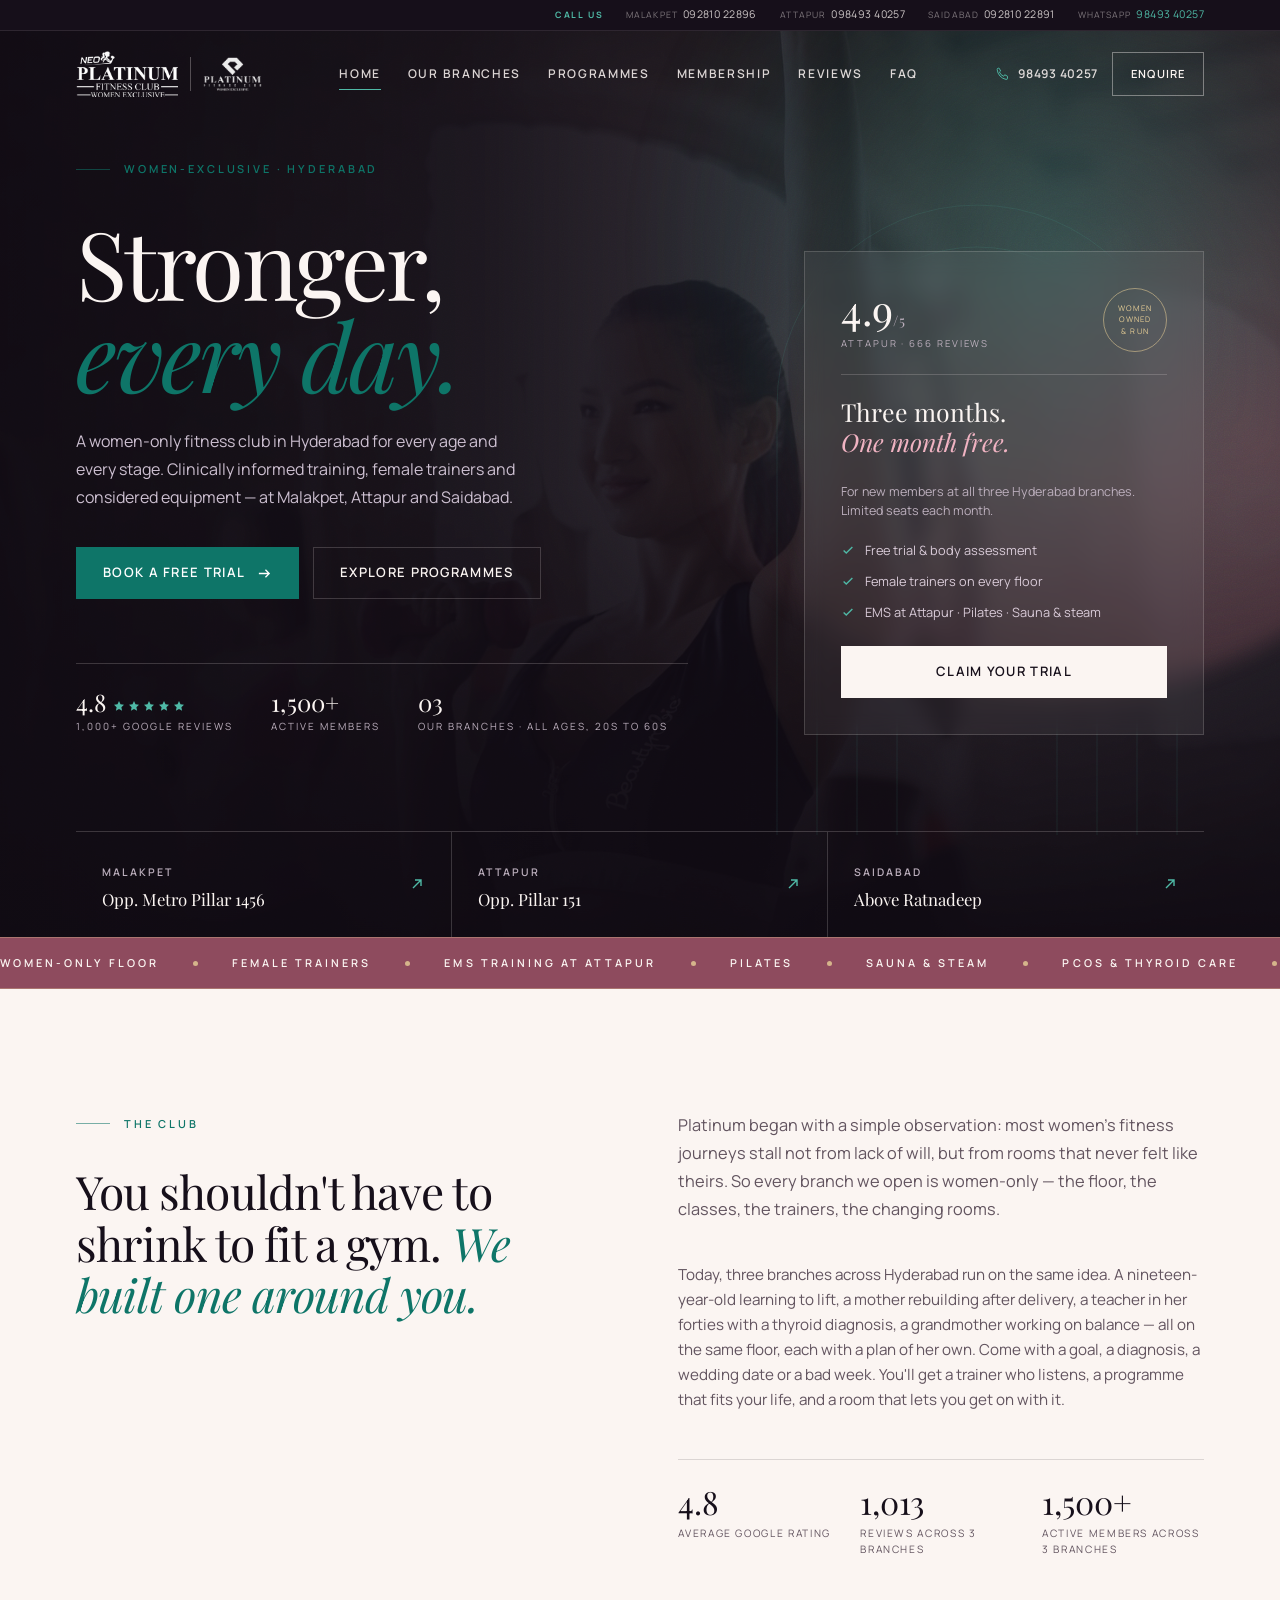
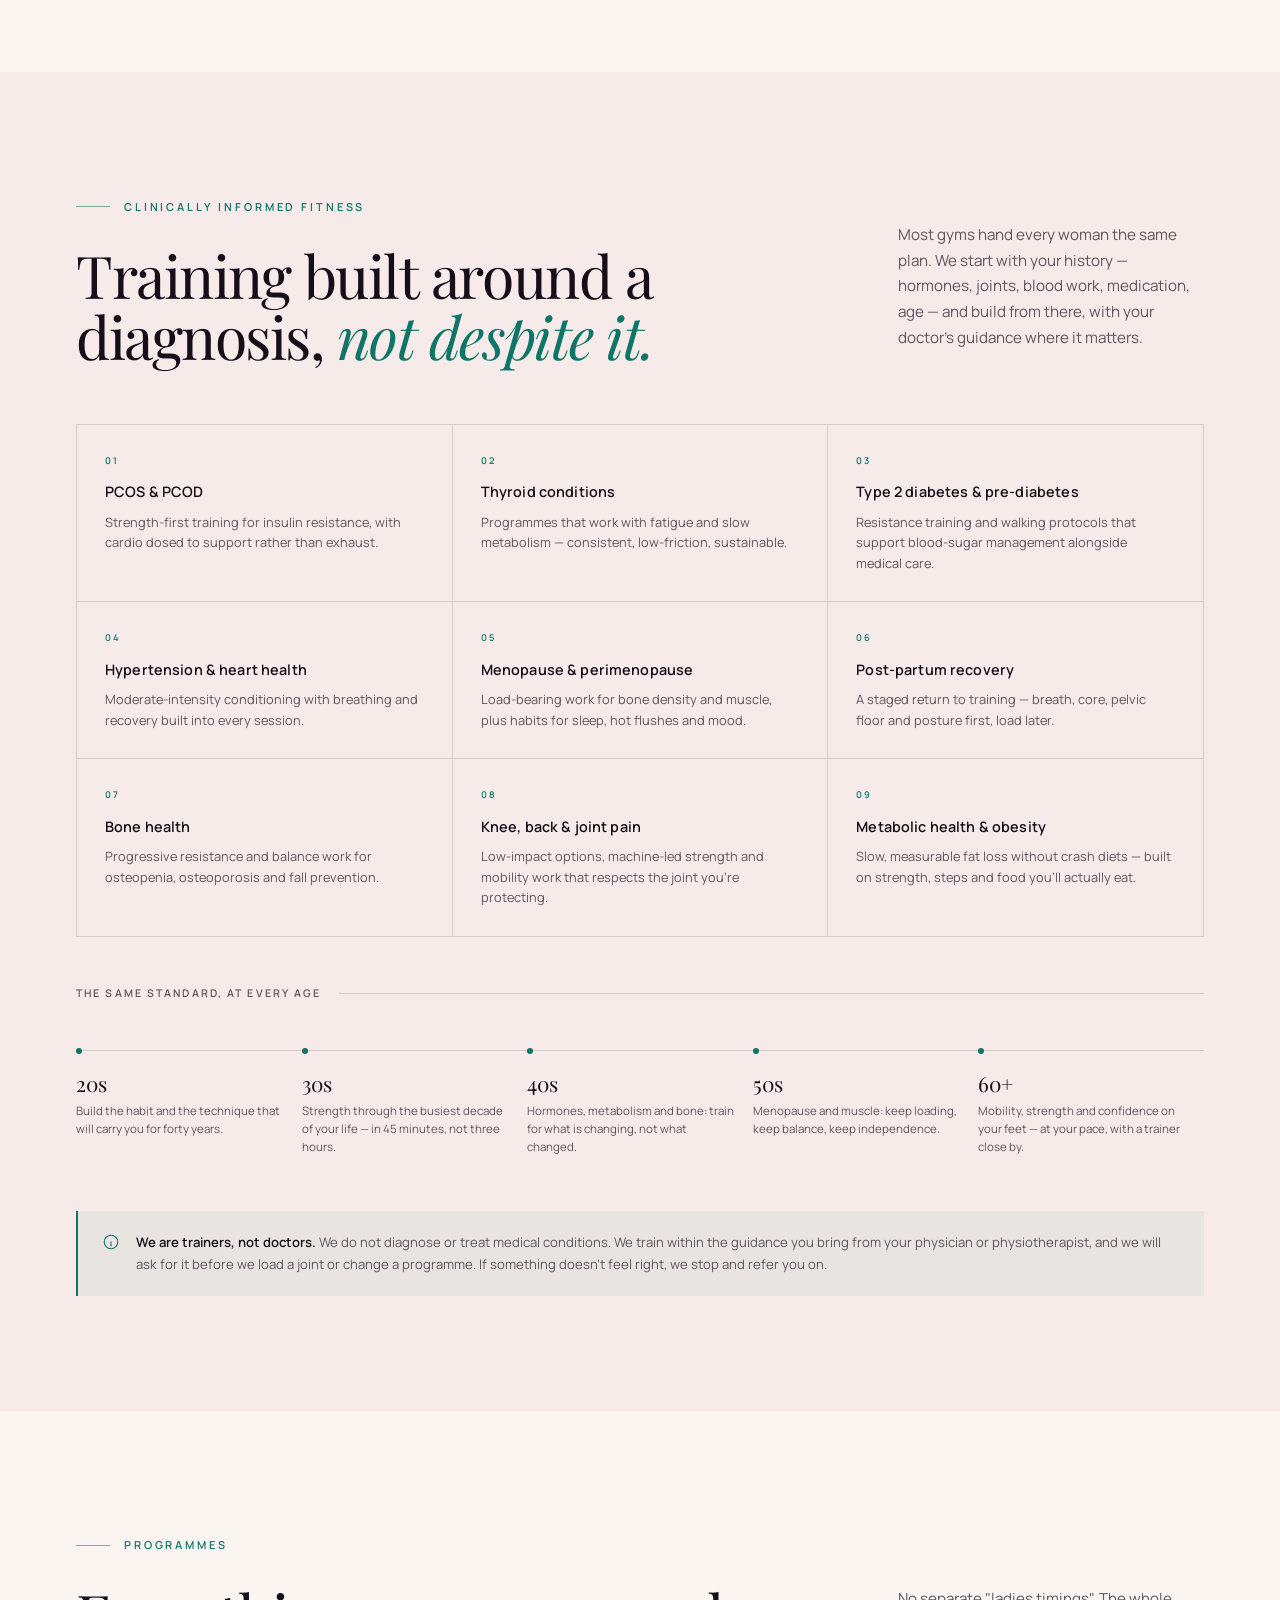
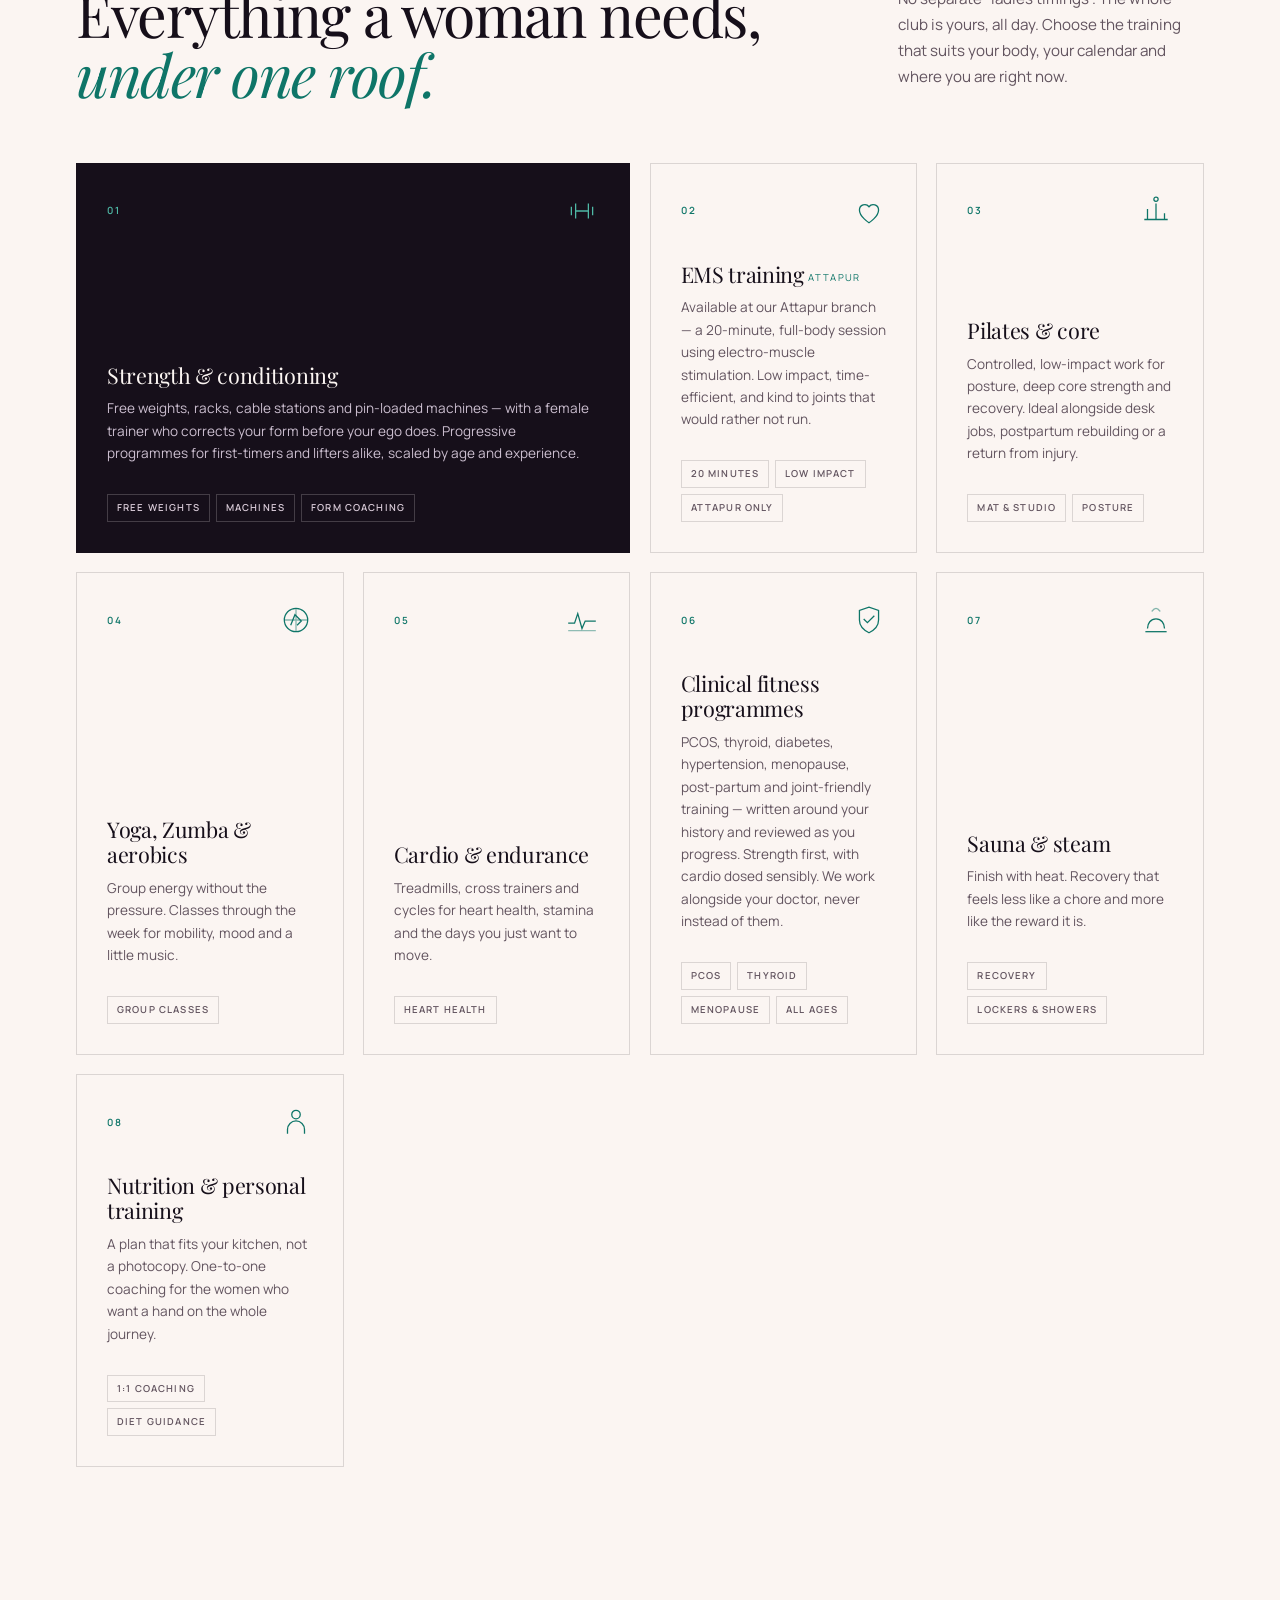
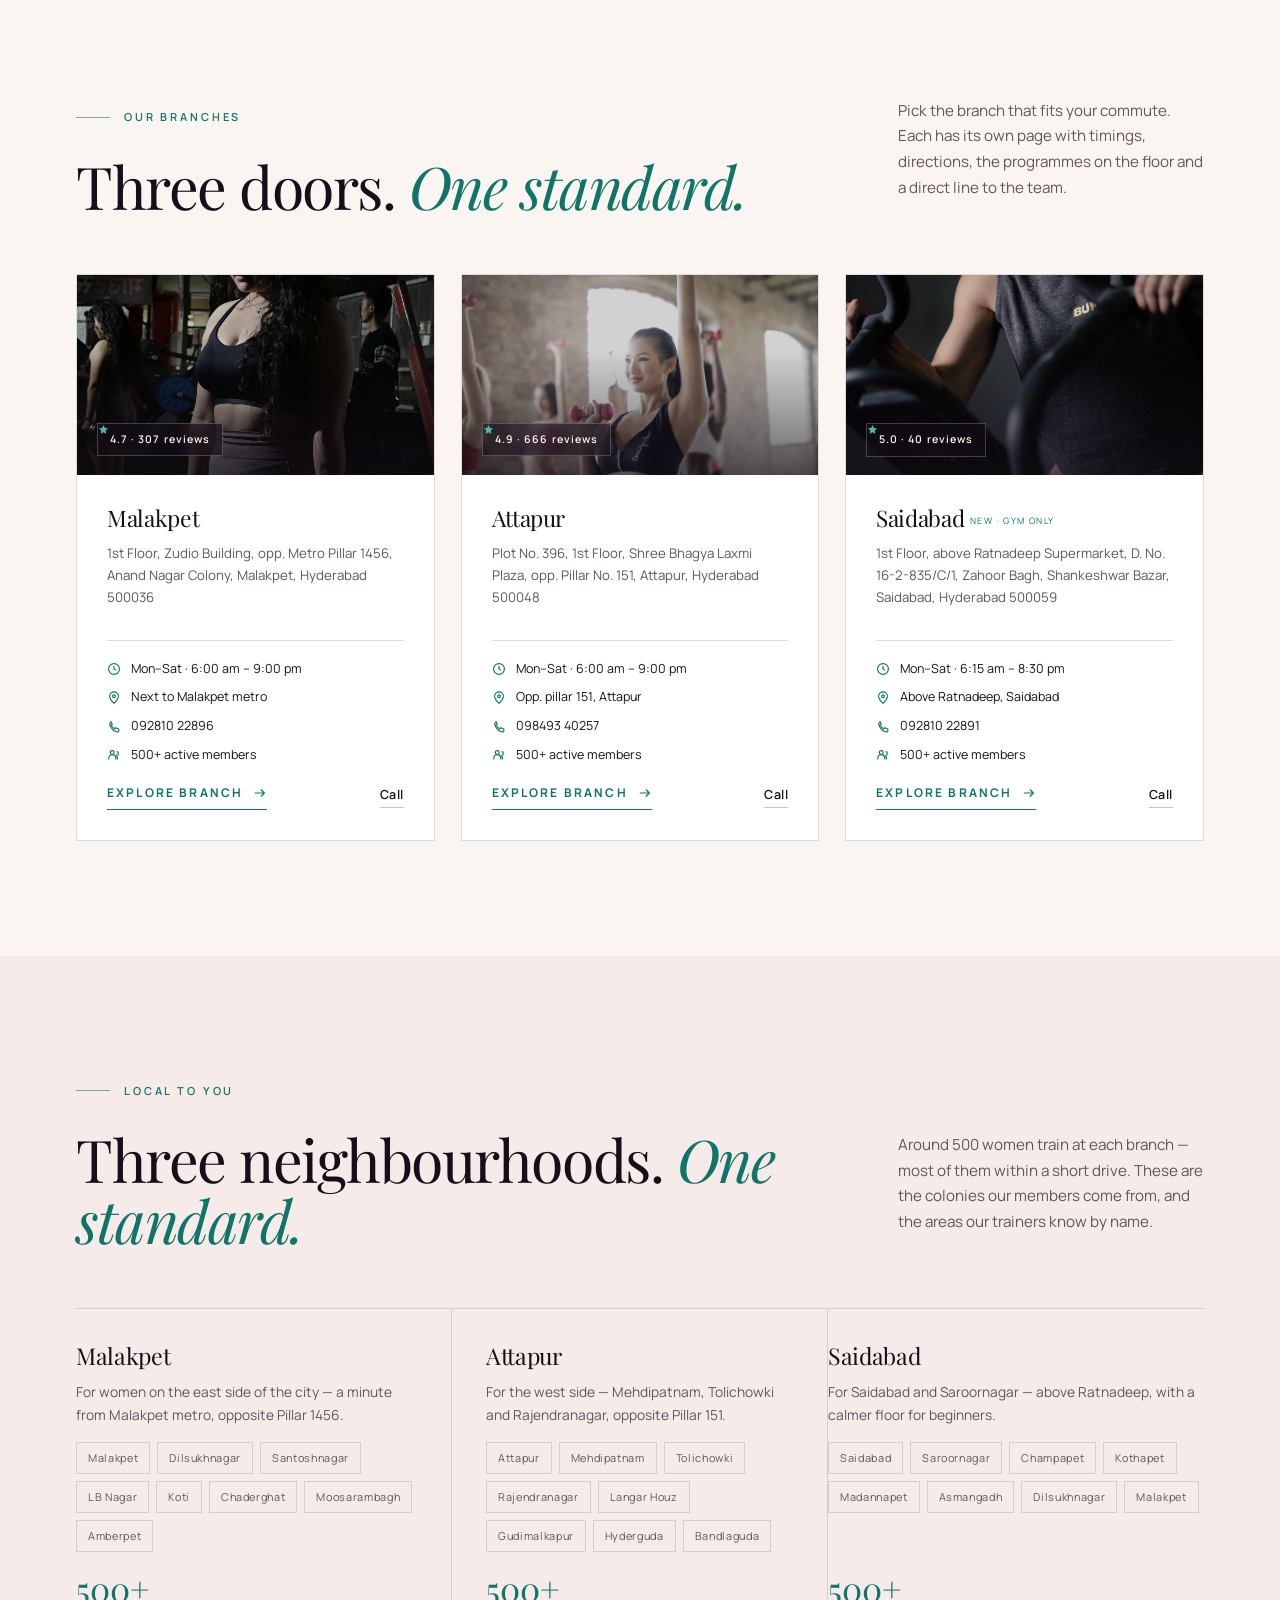
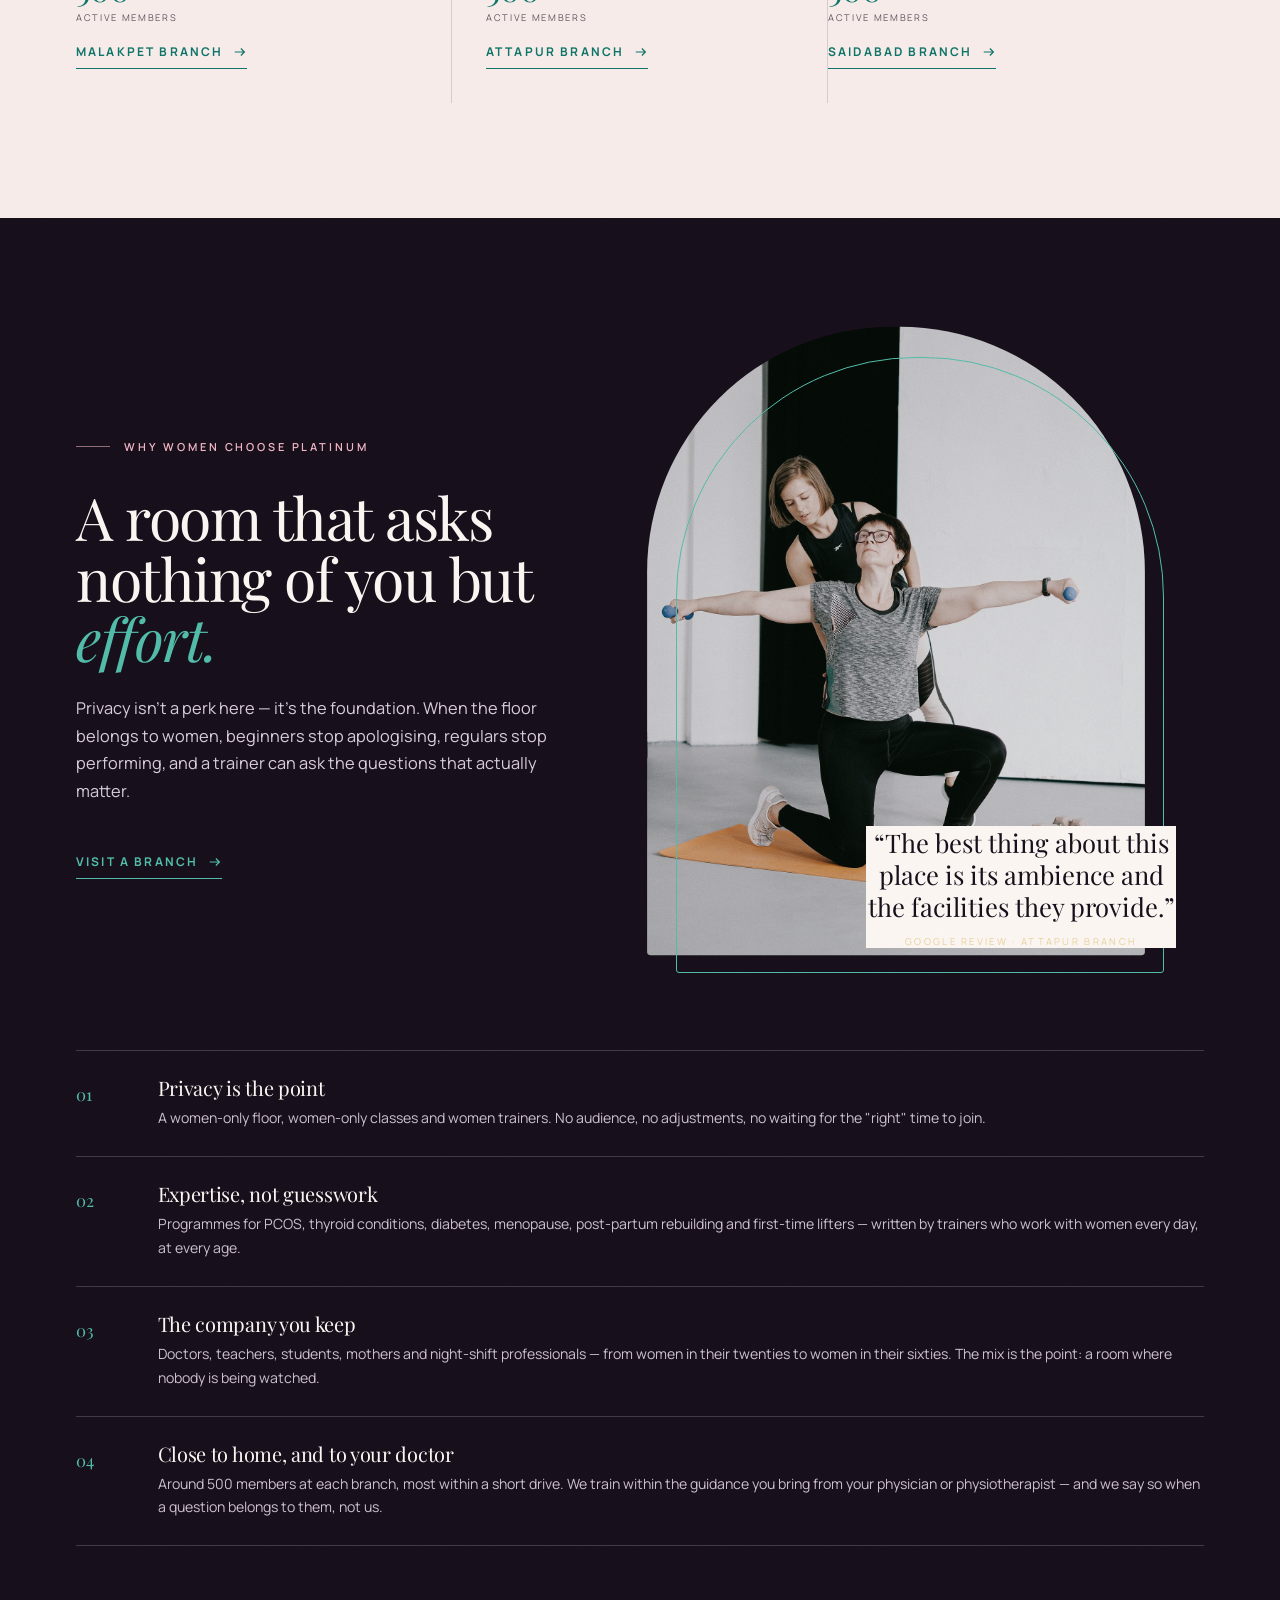
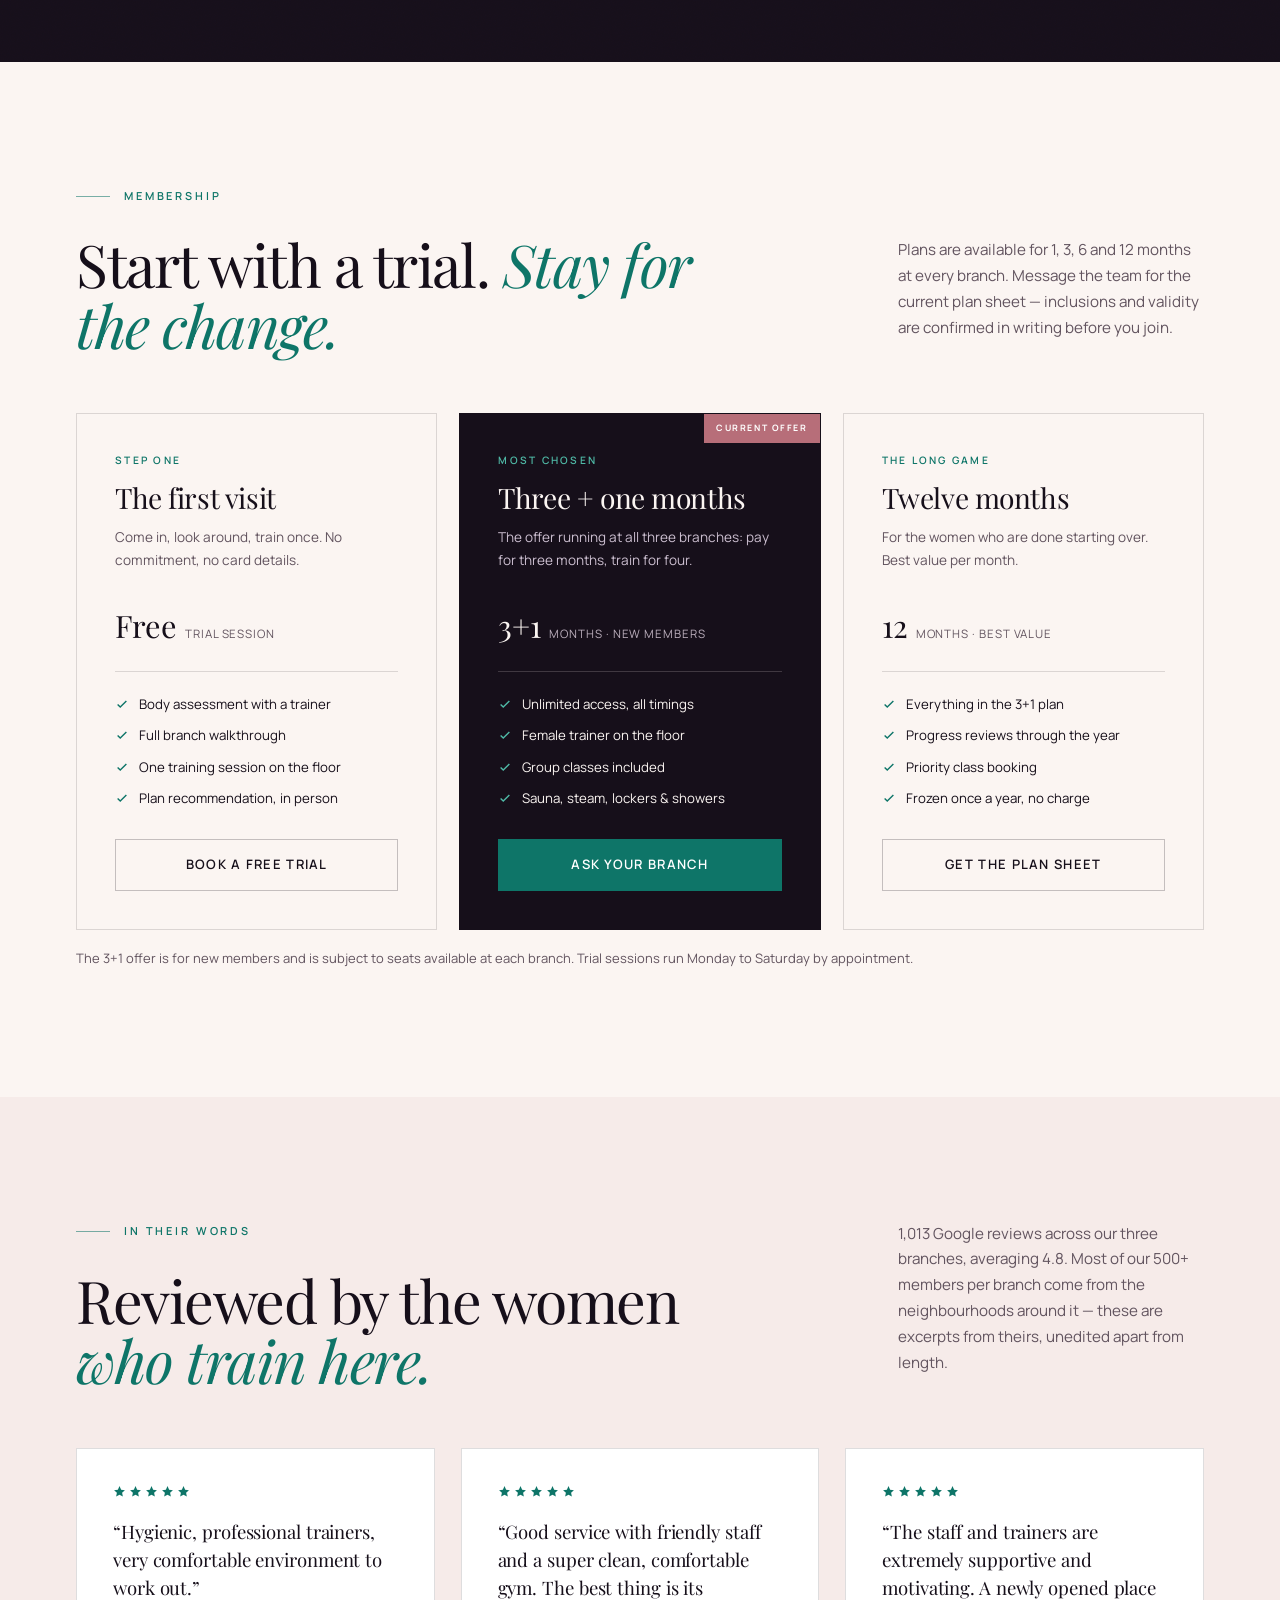
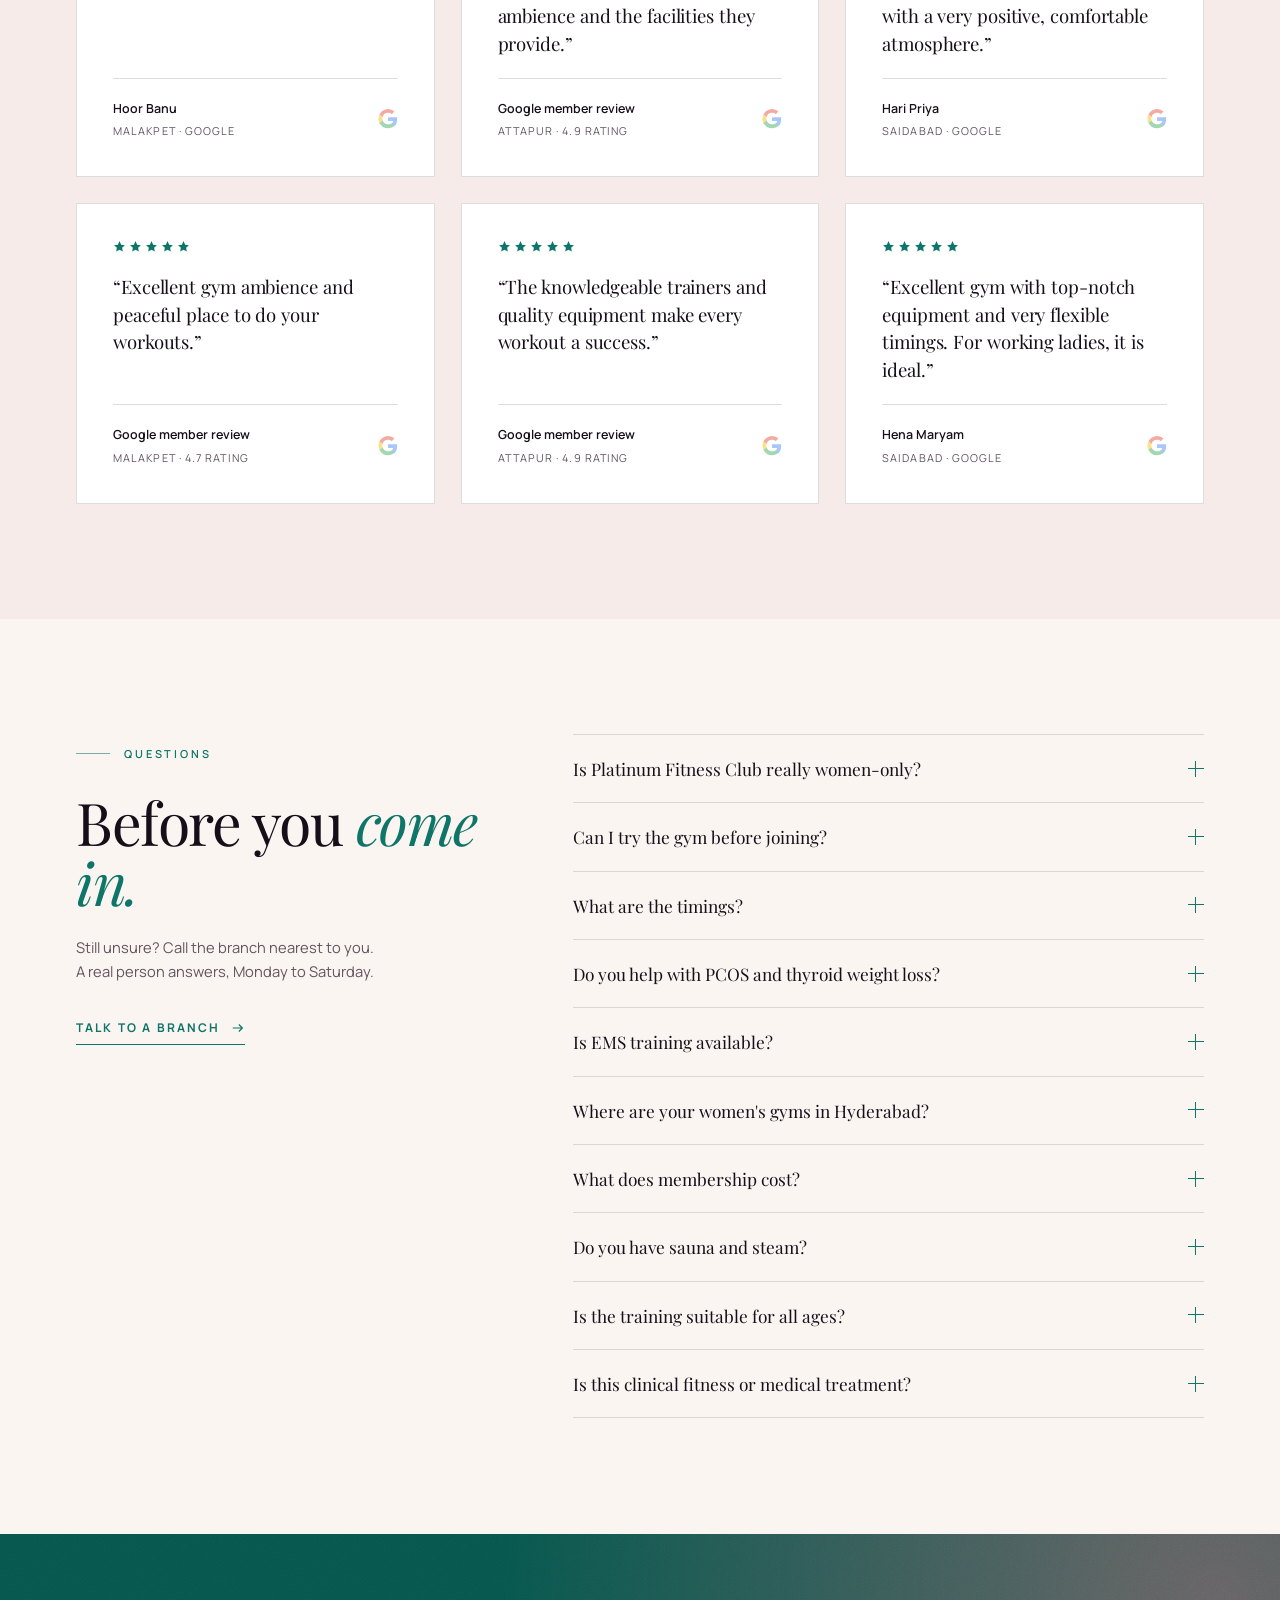
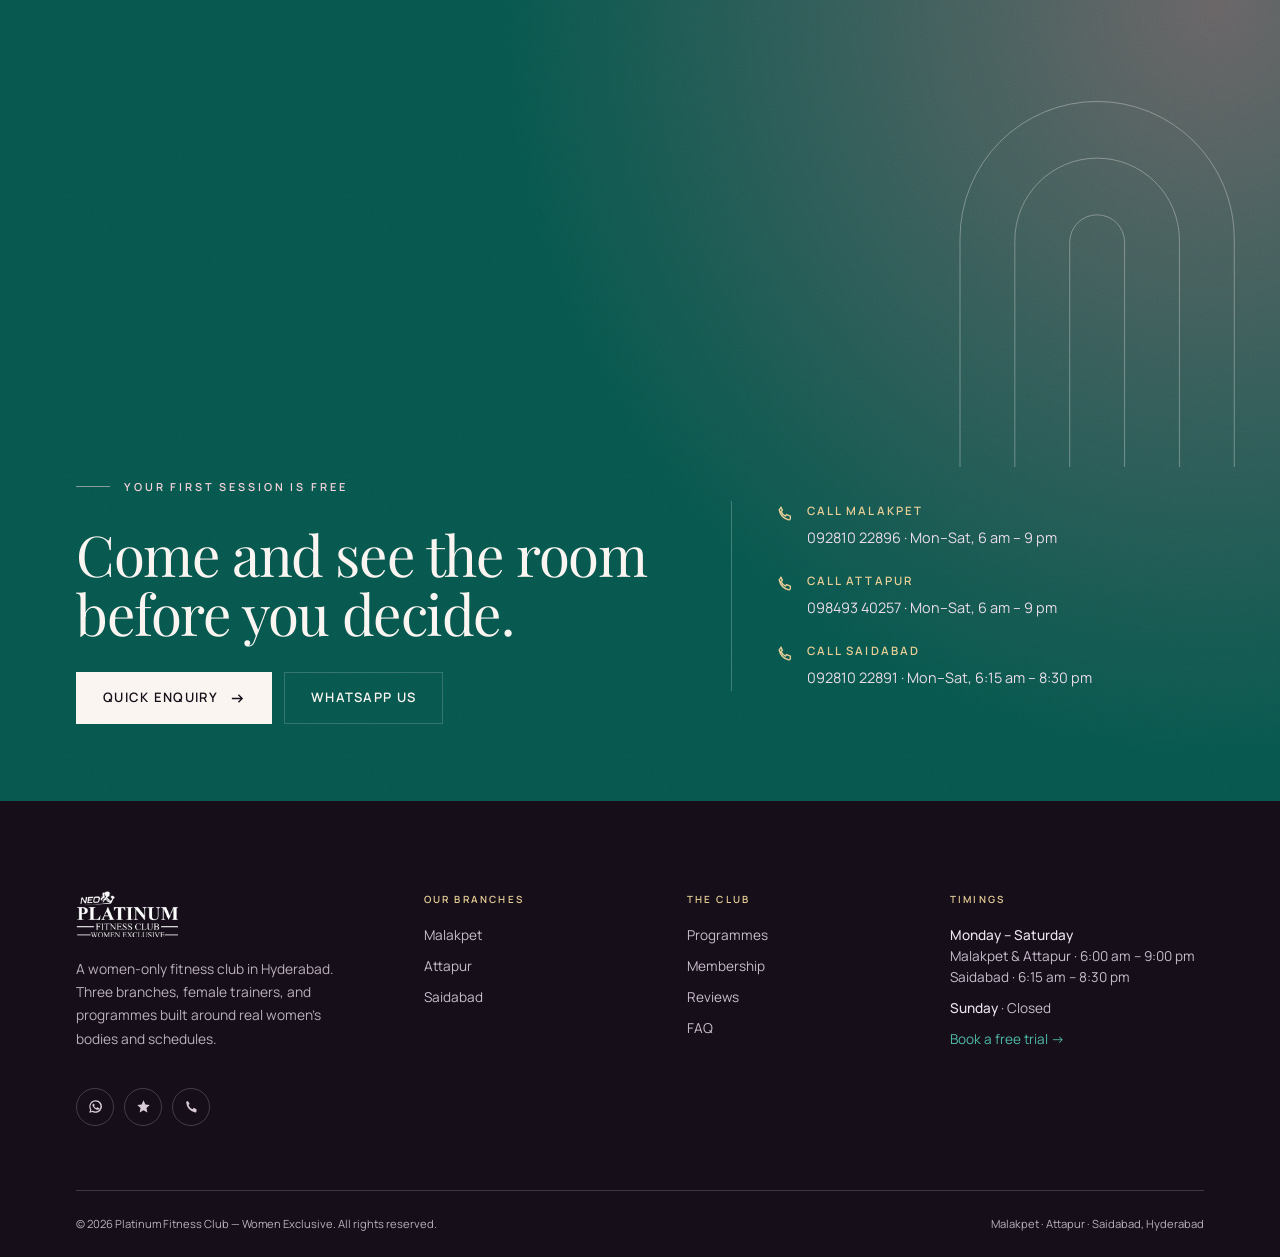
==== commit 28345791: "Refresh palette to jade, rose gold and champagne on plum ink" ====
--- a/index.html
+++ b/index.html
@@ -7,7 +7,7 @@
 <meta name="description" content="Women-only gyms in Malakpet, Attapur and Saidabad, Hyderabad. Clinically informed training for every age — PCOS, thyroid, menopause, post-partum and joint-friendly programmes. Female trainers. Free trial.">
 <link rel="canonical" href="https://platinumfitnessclubwomen-hash.github.io/platinumfitnesswomen/">
 <meta name="robots" content="index,follow,max-image-preview:large">
-<meta name="theme-color" content="#0A1211">
+<meta name="theme-color" content="#160F1A">
 
 <meta property="og:type" content="website">
 <meta property="og:site_name" content="Platinum Fitness Club — Women Exclusive">
@@ -188,13 +188,13 @@
     <div class="hero__glow" aria-hidden="true"></div>
     <div class="hero__arches" aria-hidden="true">
       <svg viewBox="0 0 760 760" fill="none">
-        <g stroke="#5FB3A6" stroke-opacity=".22">
+        <g stroke="#4FB9A6" stroke-opacity=".22">
           <path d="M180 760V330a200 200 0 0 1 400 0v430"/>
           <path d="M220 760V332a160 160 0 0 1 320 0v428"/>
           <path d="M260 760V334a120 120 0 0 1 240 0v426"/>
           <path d="M300 760V336a80 80 0 0 1 160 0v424"/>
         </g>
-        <circle cx="380" cy="330" r="3" fill="#5FB3A6" fill-opacity=".5"/>
+        <circle cx="380" cy="330" r="3" fill="#4FB9A6" fill-opacity=".5"/>
       </svg>
     </div>
 
@@ -1015,7 +1015,7 @@
   <section class="section section--tight cta-band grain">
     <div class="cta-band__arches" aria-hidden="true">
       <svg width="100%" height="100%" viewBox="0 0 1400 500" preserveAspectRatio="xMidYMid slice" fill="none">
-        <g stroke="#F7F3EC" stroke-opacity=".5">
+        <g stroke="#FBF5F2" stroke-opacity=".5">
           <path d="M1050 500V250a150 150 0 0 1 300 0v250"/>
           <path d="M1110 500V252a90 90 0 0 1 180 0v248"/>
           <path d="M1170 500V254a30 30 0 0 1 60 0v246"/>
@@ -1024,7 +1024,7 @@
     </div>
     <div class="wrap cta-band__inner">
       <div>
-        <p class="eyebrow" data-reveal style="color:#BFE3DC">Your first session is free</p>
+        <p class="eyebrow" data-reveal style="color:#F6D3DC">Your first session is free</p>
         <h2 class="cta-band__title" data-reveal data-reveal-delay="1">Come and see the room<br>before you decide.</h2>
         <div class="cta-band__actions" data-reveal data-reveal-delay="2">
           <button class="btn btn--light js-enquire" type="button">
@@ -1096,8 +1096,8 @@
       <div>
         <div class="footer__h">Timings</div>
         <div class="footer__list">
-          <span><strong style="color:#E7EEEB;font-weight:500">Monday – Saturday</strong><br>Malakpet &amp; Attapur · 6:00 am – 9:00 pm<br>Saidabad · 6:15 am – 8:30 pm</span>
-          <span><strong style="color:#E7EEEB;font-weight:500">Sunday</strong> · Closed</span>
+          <span><strong style="color:#EFE5EE;font-weight:500">Monday – Saturday</strong><br>Malakpet &amp; Attapur · 6:00 am – 9:00 pm<br>Saidabad · 6:15 am – 8:30 pm</span>
+          <span><strong style="color:#EFE5EE;font-weight:500">Sunday</strong> · Closed</span>
           <a href="index.html#branches" style="color:var(--teal-bright)">Book a free trial →</a>
         </div>
       </div>
--- a/assets/css/style.css
+++ b/assets/css/style.css
@@ -1,26 +1,36 @@
 /* ==========================================================================
    Platinum Fitness Club — Women Exclusive
-   Design system: ink / cream / teal. Editorial type, arch motif, fine rules.
+   Design system: plum-ink / blush-ivory / jade, lit with rose gold + champagne.
+   Editorial type, arch motif, fine rules.
    ========================================================================== */
 
 /* ---------- Tokens ---------- */
 :root{
-  --ink:#0A1211;
-  --ink-2:#101C1A;
-  --ink-3:#16241F;
-  --cream:#F7F3EC;
-  --cream-2:#F1EAE0;
-  --sand:#E4D9C7;
-  --sand-2:#D6C8B2;
-  --teal:#17796F;
-  --teal-deep:#0D5A53;
-  --teal-bright:#5FB3A6;
-  --teal-wash:#E3EEE9;
-  --muted:#5D6864;
-  --muted-light:#9DA8A3;
-  --line:rgba(10,18,17,.14);
-  --line-strong:rgba(10,18,17,.24);
-  --line-light:rgba(247,243,236,.18);
+  /* Ground */
+  --ink:#160F1A;
+  --ink-2:#1F1524;
+  --ink-3:#2A1B2E;
+  --cream:#FBF5F2;
+  --cream-2:#F6EBE9;
+  --sand:#EFDCD9;
+  --sand-2:#E3C9C8;
+  /* Clinical anchor — jade */
+  --teal:#0E7568;
+  --teal-deep:#07564D;
+  --teal-bright:#4FB9A6;
+  --teal-wash:#E6F1ED;
+  /* Signature — rose gold + champagne */
+  --rose:#B76E79;
+  --rose-deep:#8E4B5E;
+  --rose-bright:#F0B3C2;
+  --rose-wash:#F9E9EA;
+  --gold:#CBA461;
+  --gold-bright:#E7CE96;
+  --muted:#62545F;
+  --muted-light:#BCAFBD;
+  --line:rgba(22,15,26,.14);
+  --line-strong:rgba(22,15,26,.24);
+  --line-light:rgba(251,245,242,.18);
 
   --font-display:"Playfair Display",Georgia,"Times New Roman",serif;
   --font-body:"Manrope",-apple-system,BlinkMacSystemFont,"Segoe UI",sans-serif;
@@ -60,7 +70,7 @@
 p{margin:0 0 1em}
 h1,h2,h3,h4{margin:0;font-family:var(--font-display);font-weight:400;line-height:1.05;letter-spacing:-.015em}
 figure,blockquote{margin:0}
-::selection{background:var(--teal);color:#fff}
+::selection{background:var(--rose-deep);color:#fff}
 :focus-visible{outline:2px solid var(--teal);outline-offset:4px}
 
 /* ---------- Layout ---------- */
@@ -80,7 +90,7 @@
   color:var(--teal);
 }
 .eyebrow::before{content:"";width:34px;height:1px;background:currentColor;opacity:.55}
-.section--dark .eyebrow{color:var(--teal-bright)}
+.section--dark .eyebrow{color:var(--rose-bright)}
 
 .display-xl{font-size:clamp(2.9rem,7.4vw,6.1rem);line-height:.98;letter-spacing:-.03em}
 .display-l{font-size:clamp(2.25rem,4.6vw,3.9rem);line-height:1.03;letter-spacing:-.025em}
@@ -89,7 +99,7 @@
 .serif-italic{font-style:italic;color:var(--teal)}
 .section--dark .serif-italic{color:var(--teal-bright)}
 .lede{font-size:clamp(1.02rem,1.15vw,1.2rem);line-height:1.7;color:var(--muted);max-width:62ch}
-.section--dark .lede{color:#C6CFCB}
+.section--dark .lede{color:#D6CBD7}
 .body-muted{color:var(--muted)}
 .small{font-size:.8125rem;line-height:1.6}
 .micro{
@@ -110,14 +120,14 @@
   transition:background .45s var(--ease),color .45s var(--ease),border-color .45s var(--ease),transform .45s var(--ease);
 }
 .btn svg{width:15px;height:15px;flex:none;transition:transform .45s var(--ease)}
-.btn:hover{background:var(--teal);border-color:var(--teal);color:#fff}
+.btn:hover{background:var(--rose-deep);border-color:var(--rose-deep);color:#fff}
 .btn:hover svg{transform:translateX(4px)}
 .btn--teal{--btn-bg:var(--teal);--btn-bd:var(--teal);--btn-fg:#fff}
 .btn--teal:hover{--btn-bg:var(--teal-deep);--btn-bd:var(--teal-deep)}
 .btn--ghost{--btn-bg:transparent;--btn-fg:var(--ink);--btn-bd:var(--line-strong)}
 .btn--ghost:hover{background:var(--ink);border-color:var(--ink);color:var(--cream)}
 .btn--light{--btn-bg:var(--cream);--btn-bd:var(--cream);--btn-fg:var(--ink)}
-.btn--light:hover{background:var(--teal-bright);border-color:var(--teal-bright);color:var(--ink)}
+.btn--light:hover{background:var(--rose-bright);border-color:var(--rose-bright);color:var(--ink)}
 .btn--outline-light{--btn-bg:transparent;--btn-fg:var(--cream);--btn-bd:var(--line-light)}
 .btn--outline-light:hover{background:var(--cream);border-color:var(--cream);color:var(--ink)}
 .btn--block{width:100%}
@@ -152,7 +162,7 @@
   min-height:86px;
 }
 .header.is-scrolled{
-  background:rgba(247,243,236,.94);
+  background:rgba(251,245,242,.94);
   backdrop-filter:blur(14px);-webkit-backdrop-filter:blur(14px);
   border-bottom-color:var(--line);
 }
@@ -185,7 +195,7 @@
 .header__phone:hover{color:var(--teal)}
 
 /* All branch numbers, always visible */
-.header__numbers{background:var(--ink);border-bottom:1px solid rgba(247,243,236,.1)}
+.header__numbers{background:var(--ink);border-bottom:1px solid rgba(251,245,242,.1)}
 .header__numbers-inner{
   display:flex;align-items:center;justify-content:flex-end;gap:clamp(12px,1.8vw,26px);
   min-height:30px;flex-wrap:wrap;padding-block:5px;
@@ -194,9 +204,9 @@
 .header__numbers-label{
   color:var(--teal-bright);font-size:.55rem;font-weight:700;letter-spacing:.18em;text-transform:uppercase;
 }
-.header__numbers a{color:rgba(247,243,236,.8);white-space:nowrap;transition:color .3s}
+.header__numbers a{color:rgba(251,245,242,.8);white-space:nowrap;transition:color .3s}
 .header__numbers a span{
-  color:rgba(247,243,236,.45);font-size:.55rem;letter-spacing:.12em;text-transform:uppercase;margin-right:5px;
+  color:rgba(251,245,242,.45);font-size:.55rem;letter-spacing:.12em;text-transform:uppercase;margin-right:5px;
 }
 .header__numbers a:hover{color:#fff}
 .header__numbers a[href^="https://wa.me"]{color:var(--teal-bright)}
@@ -206,12 +216,12 @@
 .header--over-hero:not(.is-scrolled) .brand__name{color:var(--cream)}
 .header--over-hero:not(.is-scrolled) .brand__sub{color:var(--teal-bright)}
 .header--over-hero:not(.is-scrolled) .brand__mark{color:var(--teal-bright)}
-.header--over-hero:not(.is-scrolled) .nav__link{color:rgba(247,243,236,.86)}
+.header--over-hero:not(.is-scrolled) .nav__link{color:rgba(251,245,242,.86)}
 .header--over-hero:not(.is-scrolled) .nav__link:hover{color:#fff}
 .header--over-hero:not(.is-scrolled) .nav__link::after{background:var(--teal-bright)}
-.header--over-hero:not(.is-scrolled) .header__phone{color:rgba(247,243,236,.86)}
+.header--over-hero:not(.is-scrolled) .header__phone{color:rgba(251,245,242,.86)}
 .header--over-hero:not(.is-scrolled) .header__phone svg{color:var(--teal-bright)}
-.header--over-hero:not(.is-scrolled) .btn--ghost{--btn-fg:var(--cream);--btn-bd:rgba(247,243,236,.4)}
+.header--over-hero:not(.is-scrolled) .btn--ghost{--btn-fg:var(--cream);--btn-bd:rgba(251,245,242,.4)}
 
 .burger{
   display:none;width:44px;height:44px;align-items:center;justify-content:center;
@@ -252,7 +262,9 @@
 .hero__glow{
   position:absolute;z-index:0;width:min(900px,110vw);aspect-ratio:1;border-radius:50%;
   right:-18%;top:-22%;pointer-events:none;
-  background:radial-gradient(circle at 50% 50%,rgba(23,121,111,.5),rgba(23,121,111,.12) 45%,transparent 68%);
+  background:
+    radial-gradient(circle at 72% 72%,rgba(183,110,121,.34),transparent 62%),
+    radial-gradient(circle at 50% 50%,rgba(14,117,104,.46),rgba(14,117,104,.1) 45%,transparent 68%);
   filter:blur(10px);
 }
 .hero__arches{
@@ -262,7 +274,7 @@
 .hero__inner{position:relative;z-index:3;display:grid;grid-template-columns:1.15fr .85fr;gap:clamp(32px,5vw,80px);align-items:end}
 .hero__copy{padding-bottom:clamp(56px,8vw,96px)}
 .hero__title{margin:26px 0 0;max-width:15ch}
-.hero__lede{margin-top:26px;max-width:44ch;color:#BCC7C2;font-size:clamp(1rem,1.1vw,1.1rem);line-height:1.75}
+.hero__lede{margin-top:26px;max-width:44ch;color:#CCBFD0;font-size:clamp(1rem,1.1vw,1.1rem);line-height:1.75}
 .hero__actions{display:flex;flex-wrap:wrap;gap:14px;margin-top:36px}
 .hero__proof{
   display:flex;flex-wrap:wrap;align-items:center;gap:clamp(20px,3vw,44px);
@@ -278,8 +290,8 @@
 .hero__panel{position:relative;align-self:stretch;display:flex;align-items:flex-end;padding-bottom:clamp(56px,8vw,96px)}
 .hero-card{
   position:relative;width:100%;max-width:400px;margin-left:auto;
-  background:rgba(247,243,236,.06);
-  border:1px solid rgba(247,243,236,.16);
+  background:rgba(251,245,242,.06);
+  border:1px solid rgba(251,245,242,.16);
   backdrop-filter:blur(10px);-webkit-backdrop-filter:blur(10px);
   padding:clamp(26px,3vw,36px);
 }
@@ -289,16 +301,16 @@
 .hero-card__score small{font-size:.9rem;color:var(--muted-light);letter-spacing:.06em}
 .hero-card__label{font-size:.6rem;letter-spacing:.2em;text-transform:uppercase;color:var(--muted-light)}
 .hero-card__seal{
-  width:64px;height:64px;border-radius:50%;border:1px solid rgba(247,243,236,.28);
+  width:64px;height:64px;border-radius:50%;border:1px solid rgba(231,206,150,.55);
   display:grid;place-items:center;text-align:center;
-  font-size:.48rem;letter-spacing:.14em;text-transform:uppercase;line-height:1.5;color:var(--teal-bright);
+  font-size:.48rem;letter-spacing:.14em;text-transform:uppercase;line-height:1.5;color:var(--gold-bright);
 }
 .hero-card__divider{height:1px;background:var(--line-light);margin:22px 0}
 .hero-card__offer{font-family:var(--font-display);font-size:1.55rem;line-height:1.2}
-.hero-card__offer em{font-style:italic;color:var(--teal-bright)}
+.hero-card__offer em{font-style:italic;color:var(--rose-bright)}
 .hero-card__note{font-size:.78rem;color:var(--muted-light);margin-top:10px;line-height:1.55}
 .hero-card__list{display:flex;flex-direction:column;gap:10px;margin-top:20px}
-.hero-card__list li{display:flex;gap:10px;align-items:flex-start;font-size:.8rem;color:#C9D2CE}
+.hero-card__list li{display:flex;gap:10px;align-items:flex-start;font-size:.8rem;color:#D9CBD8}
 .hero-card__list svg{width:14px;height:14px;flex:none;margin-top:3px;color:var(--teal-bright)}
 .hero-card .btn{margin-top:22px}
 
@@ -313,7 +325,7 @@
   transition:background .4s var(--ease);
 }
 .hero__strip a:last-child{border-right:0}
-.hero__strip a:hover{background:rgba(247,243,236,.05)}
+.hero__strip a:hover{background:rgba(251,245,242,.05)}
 .hero__strip .micro{color:var(--muted-light)}
 .hero__strip strong{display:block;font-family:var(--font-display);font-size:1.05rem;font-weight:400;margin-top:2px}
 .hero__strip svg{width:16px;height:16px;color:var(--teal-bright);flex:none;transition:transform .4s var(--ease)}
@@ -321,15 +333,15 @@
 
 /* ---------- Marquee ---------- */
 .marquee{
-  overflow:hidden;background:var(--teal);color:#F4FBF9;
-  padding:16px 0;border-block:1px solid rgba(255,255,255,.14);
+  overflow:hidden;background:var(--rose-deep);color:#FBF5F2;
+  padding:16px 0;border-block:1px solid rgba(231,206,150,.32);
 }
 .marquee__track{display:flex;width:max-content;animation:marquee 38s linear infinite}
 .marquee__group{display:flex;align-items:center;gap:34px;padding-right:34px}
 .marquee span{
   font-size:.68rem;font-weight:600;letter-spacing:.28em;text-transform:uppercase;white-space:nowrap;
 }
-.marquee i{width:5px;height:5px;background:rgba(255,255,255,.6);border-radius:50%;flex:none}
+.marquee i{width:5px;height:5px;background:var(--gold-bright);border-radius:50%;flex:none;opacity:.8}
 @keyframes marquee{to{transform:translateX(-50%)}}
 @media (prefers-reduced-motion:reduce){.marquee__track{animation:none}}
 
@@ -349,7 +361,7 @@
 .section-head{display:grid;grid-template-columns:1fr auto;gap:32px;align-items:end;margin-bottom:clamp(36px,4.5vw,64px)}
 .section-head__title{margin-top:18px;max-width:20ch}
 .section-head__aside{max-width:34ch;color:var(--muted);font-size:.95rem;line-height:1.7}
-.section--dark .section-head__aside{color:#B9C4BF}
+.section--dark .section-head__aside{color:#C9BDCC}
 
 /* ---------- Programs ---------- */
 .programs{display:grid;grid-template-columns:repeat(12,1fr);gap:clamp(14px,1.5vw,20px)}
@@ -359,11 +371,11 @@
   background:transparent;transition:background .5s var(--ease),border-color .5s var(--ease),transform .5s var(--ease);
   min-height:240px;display:flex;flex-direction:column;
 }
-.program:hover{background:#fff;border-color:transparent;transform:translateY(-4px);box-shadow:0 24px 60px -30px rgba(10,18,17,.35)}
+.program:hover{background:#fff;border-color:transparent;transform:translateY(-4px);box-shadow:0 24px 60px -30px rgba(22,15,26,.35)}
 .program--wide{grid-column:span 6}
 .program--dark{background:var(--ink);color:var(--cream);border-color:var(--ink)}
 .program--dark:hover{background:var(--teal-deep);border-color:var(--teal-deep);color:var(--cream)}
-.program--dark .program__desc{color:#BCC7C2}
+.program--dark .program__desc{color:#CCBFD0}
 .program--dark .program__no{color:var(--teal-bright)}
 .program__top{display:flex;align-items:center;justify-content:space-between;margin-bottom:auto}
 .program__no{font-size:.62rem;letter-spacing:.2em;color:var(--teal);font-weight:600}
@@ -377,7 +389,7 @@
   font-size:.6rem;letter-spacing:.12em;text-transform:uppercase;font-weight:600;
   padding:5px 9px;border:1px solid var(--line);color:var(--muted);
 }
-.program--dark .tag{border-color:rgba(247,243,236,.2);color:#C9D2CE}
+.program--dark .tag{border-color:rgba(251,245,242,.2);color:#D9CBD8}
 
 /* ---------- Clinical fitness ---------- */
 .clinical{display:grid;grid-template-columns:repeat(3,1fr);border-top:1px solid var(--line);border-left:1px solid var(--line)}
@@ -397,7 +409,7 @@
 .disclaimer{
   display:grid;grid-template-columns:auto 1fr;gap:16px;align-items:flex-start;
   margin-top:clamp(30px,4vw,44px);padding:20px 24px;
-  background:rgba(23,121,111,.06);border-left:2px solid var(--teal);
+  background:rgba(14,117,104,.06);border-left:2px solid var(--teal);
 }
 .disclaimer svg{width:18px;height:18px;color:var(--teal);flex:none;margin-top:2px}
 .disclaimer p{margin:0;font-size:.82rem;line-height:1.7;color:var(--muted)}
@@ -435,7 +447,7 @@
   background:#fff;border:1px solid var(--line);
   transition:transform .55s var(--ease),box-shadow .55s var(--ease),border-color .55s var(--ease);
 }
-.studio:hover{transform:translateY(-6px);box-shadow:0 34px 70px -38px rgba(10,18,17,.4);border-color:transparent}
+.studio:hover{transform:translateY(-6px);box-shadow:0 34px 70px -38px rgba(22,15,26,.4);border-color:transparent}
 .studio__art{
   position:relative;height:200px;overflow:hidden;background:var(--ink);isolation:isolate;
 }
@@ -443,8 +455,8 @@
 .studio__badge{
   position:absolute;left:20px;bottom:18px;z-index:2;
   display:inline-flex;align-items:center;gap:7px;
-  background:rgba(10,18,17,.55);backdrop-filter:blur(8px);
-  border:1px solid rgba(247,243,236,.22);color:var(--cream);
+  background:rgba(22,15,26,.55);backdrop-filter:blur(8px);
+  border:1px solid rgba(251,245,242,.22);color:var(--cream);
   padding:7px 12px;font-size:.66rem;letter-spacing:.1em;font-weight:600;
 }
 .studio__badge svg{width:11px;height:11px;color:var(--teal-bright)}
@@ -466,7 +478,7 @@
 .exp-item{display:grid;grid-template-columns:56px 1fr;gap:clamp(14px,2vw,28px);padding:26px 0;border-bottom:1px solid var(--line-light)}
 .exp-item__no{font-family:var(--font-display);font-size:1.05rem;color:var(--teal-bright);padding-top:4px}
 .exp-item h3{font-family:var(--font-display);font-size:1.25rem;margin-bottom:8px}
-.exp-item p{font-size:.88rem;line-height:1.7;color:#B9C4BF;margin:0}
+.exp-item p{font-size:.88rem;line-height:1.7;color:#C9BDCC;margin:0}
 .experience__art{position:relative;aspect-ratio:4/5;max-height:640px}
 .arch-frame{
   position:absolute;inset:0;border:1px solid var(--line-light);
@@ -474,19 +486,19 @@
 }
 .arch-frame--solid{
   inset:18px -18px -18px 18px;background:
-    radial-gradient(120% 80% at 30% 0%,rgba(23,121,111,.55),transparent 60%),
-    linear-gradient(160deg,#16241F,#0A1211 65%);
+    radial-gradient(120% 80% at 30% 0%,rgba(14,117,104,.55),transparent 60%),
+    linear-gradient(160deg,#2A1B2E,#160F1A 65%);
   border-radius:var(--radius-arch);
 }
 .arch-frame--outline{
-  inset:0;background:transparent;border:1px solid rgba(247,243,236,.22);
+  inset:0;background:transparent;border:1px solid rgba(251,245,242,.22);
   display:flex;align-items:flex-end;justify-content:center;padding:28px;
 }
 .arch-frame__quote{
   font-family:var(--font-display);font-size:clamp(1.3rem,2vw,1.7rem);line-height:1.25;
   text-align:center;max-width:22ch;color:var(--cream);
 }
-.arch-frame__quote span{display:block;font-family:var(--font-body);font-size:.6rem;letter-spacing:.24em;text-transform:uppercase;color:var(--teal-bright);margin-top:14px}
+.arch-frame__quote span{display:block;font-family:var(--font-body);font-size:.6rem;letter-spacing:.24em;text-transform:uppercase;color:var(--gold-bright);margin-top:14px}
 .arch-lines{position:absolute;inset:0;opacity:.5}
 .arch-lines svg{width:100%;height:100%}
 
@@ -497,11 +509,11 @@
   padding:clamp(26px,3vw,38px);border:1px solid var(--line);background:transparent;
   transition:background .5s var(--ease),border-color .5s var(--ease),transform .5s var(--ease);
 }
-.plan:hover{background:#fff;border-color:transparent;transform:translateY(-4px);box-shadow:0 30px 60px -40px rgba(10,18,17,.45)}
+.plan:hover{background:#fff;border-color:transparent;transform:translateY(-4px);box-shadow:0 30px 60px -40px rgba(22,15,26,.45)}
 .plan--featured{background:var(--ink);color:var(--cream);border-color:var(--ink)}
 .plan--featured:hover{background:var(--ink-3);border-color:var(--ink-3);transform:translateY(-4px)}
 .plan__flag{
-  position:absolute;top:0;right:0;background:var(--teal);color:#fff;
+  position:absolute;top:0;right:0;background:var(--rose);color:#fff;
   font-size:.55rem;letter-spacing:.18em;text-transform:uppercase;font-weight:700;
   padding:7px 12px;
 }
@@ -509,7 +521,7 @@
 .plan--featured .plan__label{color:var(--teal-bright)}
 .plan__title{font-family:var(--font-display);font-size:clamp(1.6rem,2.2vw,2.05rem);line-height:1.1;margin-top:14px}
 .plan__sum{font-size:.85rem;line-height:1.65;color:var(--muted);margin-top:12px;min-height:3.2em}
-.plan--featured .plan__sum{color:#BCC7C2}
+.plan--featured .plan__sum{color:#CCBFD0}
 .plan__price{display:flex;align-items:baseline;gap:8px;margin:26px 0 4px}
 .plan__amount{font-family:var(--font-display);font-size:clamp(1.7rem,2.4vw,2.2rem);line-height:1}
 .plan__per{font-size:.72rem;letter-spacing:.08em;color:var(--muted);text-transform:uppercase}
@@ -553,16 +565,16 @@
 .faq details p{padding:0 40px 24px 0;margin:0;font-size:.9rem;line-height:1.75;color:var(--muted);max-width:62ch}
 
 /* ---------- CTA band ---------- */
-.cta-band{position:relative;background:var(--teal-deep);color:var(--cream);overflow:hidden}
+.cta-band{position:relative;background:radial-gradient(90% 140% at 95% 8%,rgba(183,110,121,.55),transparent 62%),var(--teal-deep);color:var(--cream);overflow:hidden}
 .cta-band__arches{position:absolute;inset:0;opacity:.18;pointer-events:none}
 .cta-band__inner{position:relative;z-index:2;display:grid;grid-template-columns:1.1fr .9fr;gap:clamp(36px,6vw,80px);align-items:center}
 .cta-band__title{font-size:clamp(2.1rem,4.4vw,3.6rem);line-height:1.04;letter-spacing:-.025em;margin-top:18px}
 .cta-band__actions{display:flex;flex-wrap:wrap;gap:12px;margin-top:30px}
-.cta-band__aside{border-left:1px solid rgba(247,243,236,.24);padding-left:clamp(20px,4vw,44px);display:flex;flex-direction:column;gap:20px}
+.cta-band__aside{border-left:1px solid rgba(251,245,242,.24);padding-left:clamp(20px,4vw,44px);display:flex;flex-direction:column;gap:20px}
 .cta-band__line{display:flex;gap:14px;align-items:flex-start}
-.cta-band__line svg{width:17px;height:17px;color:var(--teal-bright);flex:none;margin-top:3px}
-.cta-band__line strong{display:block;font-size:.72rem;letter-spacing:.18em;text-transform:uppercase;color:var(--teal-bright);font-weight:600;margin-bottom:3px}
-.cta-band__line span{font-size:.9rem;line-height:1.6;color:#E4EFEB}
+.cta-band__line svg{width:17px;height:17px;color:var(--gold-bright);flex:none;margin-top:3px}
+.cta-band__line strong{display:block;font-size:.72rem;letter-spacing:.18em;text-transform:uppercase;color:var(--gold-bright);font-weight:600;margin-bottom:3px}
+.cta-band__line span{font-size:.9rem;line-height:1.6;color:#EADCE8}
 
 /* ---------- Branch hero ---------- */
 .branch-hero{position:relative;background:var(--ink);color:var(--cream);padding-top:140px;overflow:hidden}
@@ -576,22 +588,22 @@
 .branch-hero__badges{display:flex;flex-wrap:wrap;gap:10px;margin-top:22px}
 .pill{
   display:inline-flex;align-items:center;gap:8px;
-  padding:7px 12px;border:1px solid rgba(247,243,236,.22);
-  font-size:.66rem;letter-spacing:.1em;text-transform:uppercase;font-weight:600;color:#DCE5E1;
+  padding:7px 12px;border:1px solid rgba(251,245,242,.22);
+  font-size:.66rem;letter-spacing:.1em;text-transform:uppercase;font-weight:600;color:#E4D8E4;
 }
 .pill svg{width:12px;height:12px;color:var(--teal-bright)}
-.pill--live{border-color:rgba(95,179,166,.5);background:rgba(95,179,166,.1);color:var(--teal-bright)}
-.branch-hero__addr{margin-top:24px;font-size:1rem;line-height:1.7;color:#BCC7C2;max-width:38ch}
+.pill--live{border-color:rgba(79,185,166,.5);background:rgba(79,185,166,.1);color:var(--teal-bright)}
+.branch-hero__addr{margin-top:24px;font-size:1rem;line-height:1.7;color:#CCBFD0;max-width:38ch}
 .branch-hero__actions{display:flex;flex-wrap:wrap;gap:12px;margin-top:28px}
 .branch-panel{
-  border:1px solid rgba(247,243,236,.18);background:rgba(247,243,236,.05);
+  border:1px solid rgba(251,245,242,.18);background:rgba(251,245,242,.05);
   padding:clamp(22px,2.6vw,30px);
 }
-.branch-panel__row{display:flex;justify-content:space-between;gap:16px;padding:12px 0;border-bottom:1px solid rgba(247,243,236,.12);font-size:.82rem}
+.branch-panel__row{display:flex;justify-content:space-between;gap:16px;padding:12px 0;border-bottom:1px solid rgba(251,245,242,.12);font-size:.82rem}
 .branch-panel__row:first-child{padding-top:0}
 .branch-panel__row:last-of-type{border-bottom:0}
 .branch-panel__row dt{color:var(--muted-light);font-size:.66rem;letter-spacing:.14em;text-transform:uppercase;padding-top:3px;flex:none}
-.branch-panel__row dd{margin:0;text-align:right;font-weight:500;color:#E7EEEB}
+.branch-panel__row dd{margin:0;text-align:right;font-weight:500;color:#EFE5EE}
 .branch-panel .btn{margin-top:20px}
 
 /* Quick facts strip */
@@ -609,7 +621,7 @@
 .story__art{position:relative;aspect-ratio:5/6;max-height:620px}
 .story__art .arch-frame--solid{inset:0 24px 24px 0}
 .story__art .arch-frame--outline{inset:24px 0 0 24px;align-items:flex-start;justify-content:flex-start}
-.story__monogram{font-family:var(--font-display);font-size:clamp(4rem,9vw,7rem);line-height:1;color:rgba(247,243,236,.9)}
+.story__monogram{font-family:var(--font-display);font-size:clamp(4rem,9vw,7rem);line-height:1;color:rgba(251,245,242,.9)}
 .story__caption{position:absolute;right:0;bottom:0;z-index:3;background:var(--cream);padding:16px 20px;max-width:220px}
 .story__caption .micro{color:var(--teal)}
 .story__caption p{margin:4px 0 0;font-size:.78rem;line-height:1.5}
@@ -641,10 +653,10 @@
 /* Offer band */
 .offer{position:relative;background:var(--ink);color:var(--cream);overflow:hidden}
 .offer__inner{position:relative;z-index:2;display:grid;grid-template-columns:auto 1fr auto;gap:clamp(24px,4vw,56px);align-items:center}
-.offer__num{font-family:var(--font-display);font-size:clamp(3.4rem,8vw,6rem);line-height:.9;color:var(--teal-bright)}
+.offer__num{font-family:var(--font-display);font-size:clamp(3.4rem,8vw,6rem);line-height:.9;color:var(--gold-bright)}
 .offer__num small{display:block;font-family:var(--font-body);font-size:.58rem;letter-spacing:.24em;text-transform:uppercase;color:var(--muted-light);margin-top:14px}
 .offer__title{font-family:var(--font-display);font-size:clamp(1.4rem,2.4vw,2rem);line-height:1.2}
-.offer__note{font-size:.83rem;color:#B9C4BF;margin-top:10px;max-width:48ch}
+.offer__note{font-size:.83rem;color:#C9BDCC;margin-top:10px;max-width:48ch}
 
 /* ---------- Footer ---------- */
 .footer{background:var(--ink);color:var(--cream);padding-top:clamp(56px,7vw,90px)}
@@ -653,17 +665,17 @@
 .footer__brand .brand__name{color:var(--cream)}
 .footer__brand .brand__sub{color:var(--teal-bright)}
 .footer__brand .brand__mark{color:var(--teal-bright)}
-.footer__blurb{font-size:.86rem;line-height:1.7;color:#A9B5B0;max-width:34ch}
+.footer__blurb{font-size:.86rem;line-height:1.7;color:#BCAFBD;max-width:34ch}
 .footer__social{display:flex;gap:10px;margin-top:4px}
 .footer__social a{
-  width:38px;height:38px;border:1px solid rgba(247,243,236,.2);border-radius:50%;
-  display:grid;place-items:center;color:#C9D2CE;transition:background .4s var(--ease),color .4s var(--ease),border-color .4s var(--ease);
+  width:38px;height:38px;border:1px solid rgba(251,245,242,.2);border-radius:50%;
+  display:grid;place-items:center;color:#D9CBD8;transition:background .4s var(--ease),color .4s var(--ease),border-color .4s var(--ease);
 }
 .footer__social a:hover{background:var(--teal);border-color:var(--teal);color:#fff}
 .footer__social svg{width:15px;height:15px}
-.footer__h{font-size:.62rem;letter-spacing:.22em;text-transform:uppercase;color:var(--teal-bright);margin-bottom:18px;font-weight:600}
+.footer__h{font-size:.62rem;letter-spacing:.22em;text-transform:uppercase;color:var(--gold-bright);margin-bottom:18px;font-weight:600}
 .footer__list{display:flex;flex-direction:column;gap:10px}
-.footer__list a,.footer__list span{font-size:.85rem;line-height:1.55;color:#B9C4BF}
+.footer__list a,.footer__list span{font-size:.85rem;line-height:1.55;color:#C9BDCC}
 .footer__list a:hover{color:#fff}
 .footer__bottom{
   display:flex;align-items:center;justify-content:space-between;gap:18px;flex-wrap:wrap;
@@ -675,17 +687,17 @@
 .mobile-cta{
   position:fixed;left:0;right:0;bottom:0;z-index:90;display:none;
   grid-template-columns:1fr 1fr 1fr;background:var(--ink);
-  border-top:1px solid rgba(247,243,236,.16);
+  border-top:1px solid rgba(251,245,242,.16);
   padding-bottom:env(safe-area-inset-bottom);
 }
 .mobile-cta a{
   display:flex;flex-direction:column;align-items:center;gap:5px;
   padding:12px 6px;color:var(--cream);font-size:.58rem;letter-spacing:.14em;text-transform:uppercase;
-  border-right:1px solid rgba(247,243,236,.12);
+  border-right:1px solid rgba(251,245,242,.12);
 }
 .mobile-cta a:last-child{border-right:0}
 .mobile-cta svg{width:18px;height:18px;color:var(--teal-bright)}
-.mobile-cta a:active{background:rgba(247,243,236,.08)}
+.mobile-cta a:active{background:rgba(251,245,242,.08)}
 
 /* ---------- Reveal ---------- */
 html.js [data-reveal]{opacity:0;transform:translateY(22px);transition:opacity .9s var(--ease-out),transform .9s var(--ease-out)}
@@ -729,7 +741,7 @@
 .hero__photo::after,.branch-hero__photo::after{
   content:"";position:absolute;inset:0;
   background:
-    linear-gradient(90deg,rgba(10,18,17,.97) 0%,rgba(10,18,17,.86) 38%,rgba(10,18,17,.5) 72%,rgba(10,18,17,.72) 100%),
+    linear-gradient(90deg,rgba(22,15,26,.97) 0%,rgba(22,15,26,.86) 38%,rgba(22,15,26,.5) 72%,rgba(22,15,26,.72) 100%),
     linear-gradient(0deg,var(--ink) 0%,transparent 48%);
 }
 @keyframes heroDrift{
@@ -738,14 +750,14 @@
 }
 .branch-panel__brand{
   display:flex;align-items:center;justify-content:space-between;gap:12px;
-  padding-bottom:18px;margin-bottom:8px;border-bottom:1px solid rgba(247,243,236,.16);
+  padding-bottom:18px;margin-bottom:8px;border-bottom:1px solid rgba(251,245,242,.16);
 }
 .branch-panel__brand .brand__logo{height:34px;max-width:150px;filter:brightness(0) invert(1);opacity:.94}
 .branch-panel__brand .micro{color:var(--teal-bright)}
 
 /* ---------- Studio cards (home) ---------- */
 .studio__art{position:relative;overflow:hidden}
-.studio__art::after{content:"";position:absolute;inset:0;background:linear-gradient(0deg,rgba(10,18,17,.55),transparent 62%);pointer-events:none}
+.studio__art::after{content:"";position:absolute;inset:0;background:linear-gradient(0deg,rgba(22,15,26,.55),transparent 62%);pointer-events:none}
 .studio__photo{
   position:absolute;inset:0;background-size:cover;background-position:center;
   filter:grayscale(.35) brightness(.82);transform:scale(1.02);
@@ -762,12 +774,12 @@
   transform:scale(1.02);transition:transform 1.2s var(--ease),filter .9s var(--ease);
 }
 .story__art:hover .story__photo{transform:scale(1.07);filter:grayscale(0)}
-.story__photo::after{content:"";position:absolute;inset:0;background:linear-gradient(180deg,transparent 52%,rgba(10,18,17,.5))}
+.story__photo::after{content:"";position:absolute;inset:0;background:linear-gradient(180deg,transparent 52%,rgba(22,15,26,.5))}
 .story__frame{position:absolute;inset:24px 0 0 24px;border-radius:260px 260px 3px 3px;border:1px solid var(--teal);pointer-events:none}
 .story__monogram{
   position:absolute;left:44px;top:44px;z-index:3;font-family:var(--font-display);
-  font-size:clamp(4rem,9vw,7rem);line-height:1;color:rgba(247,243,236,.94);
-  text-shadow:0 6px 30px rgba(10,18,17,.45);
+  font-size:clamp(4rem,9vw,7rem);line-height:1;color:rgba(251,245,242,.94);
+  text-shadow:0 6px 30px rgba(22,15,26,.45);
 }
 .experience__photo{
   position:absolute;inset:0 24px 24px 0;border-radius:240px 240px 3px 3px;
@@ -789,8 +801,8 @@
 .program--photo:hover .program__bg{transform:scale(1.11);filter:grayscale(0) brightness(.6)}
 .program__body{position:relative;z-index:1;display:flex;flex-direction:column;height:100%}
 .program--photo .program__no,.program--photo .program__top>svg:not(.program__icon){color:var(--teal-bright)}
-.program--photo .program__desc{color:#D3DEDA}
-.program--photo .tag{border-color:rgba(247,243,236,.28);color:#E4EFEB}
+.program--photo .program__desc{color:#DED1DE}
+.program--photo .tag{border-color:rgba(251,245,242,.28);color:#EADCE8}
 
 /* ---------- Gallery ---------- */
 .gallery-section{background:var(--cream-2)}
@@ -803,7 +815,7 @@
   transition:transform 1.1s var(--ease),filter .8s var(--ease);
 }
 .gallery__item:hover .gallery__img{transform:scale(1.1);filter:grayscale(0) saturate(1)}
-.gallery__img::after{content:"";position:absolute;inset:0;background:linear-gradient(0deg,rgba(10,18,17,.85),transparent 58%)}
+.gallery__img::after{content:"";position:absolute;inset:0;background:linear-gradient(0deg,rgba(22,15,26,.85),transparent 58%)}
 .gallery__item figcaption{
   position:absolute;left:0;right:0;bottom:0;z-index:2;padding:22px;
   display:flex;flex-direction:column;gap:6px;color:var(--cream);
@@ -828,7 +840,7 @@
 /* ---------- Enquiry popup ---------- */
 .enquiry{position:fixed;inset:0;z-index:900;display:none;place-items:center;padding:clamp(12px,3vw,28px)}
 .enquiry.is-open{display:grid}
-.enquiry__backdrop{position:absolute;inset:0;background:rgba(5,12,11,.8);backdrop-filter:blur(9px);animation:fadeIn .3s ease both}
+.enquiry__backdrop{position:absolute;inset:0;background:rgba(12,7,15,.8);backdrop-filter:blur(9px);animation:fadeIn .3s ease both}
 .enquiry__panel{
   position:relative;width:min(560px,100%);max-height:min(92vh,820px);overflow:auto;
   background:var(--cream);color:var(--ink);padding:clamp(26px,4vw,46px);
@@ -855,7 +867,7 @@
   transition:border-color .3s,box-shadow .3s,background .3s;
 }
 .enquiry__form input:focus,.enquiry__form select:focus,.enquiry__form textarea:focus{
-  border-color:var(--teal);box-shadow:0 0 0 3px rgba(23,121,111,.12);background:rgba(255,255,255,.45)
+  border-color:var(--teal);box-shadow:0 0 0 3px rgba(14,117,104,.12);background:rgba(255,255,255,.45)
 }
 .enquiry__form textarea{resize:vertical;min-height:88px}
 .enquiry__submit{justify-content:center;width:100%;margin-top:4px}
@@ -881,7 +893,7 @@
   transform:scaleX(0);animation:openingRule 1.1s .35s var(--ease-out) forwards;
 }
 .opening__skip{
-  position:absolute;right:22px;bottom:20px;z-index:2;border:1px solid rgba(247,243,236,.35);
+  position:absolute;right:22px;bottom:20px;z-index:2;border:1px solid rgba(251,245,242,.35);
   background:transparent;color:var(--cream);padding:9px 14px;font-size:.68rem;letter-spacing:.16em;text-transform:uppercase;cursor:pointer;
   transition:background .3s,color .3s;
 }
@@ -901,7 +913,7 @@
 /* ---------- Ambient motion ---------- */
 .hero__glow,.branch-hero .hero__glow{animation:glowPulse 10s ease-in-out infinite alternate}
 .hero__glow::before,.hero__glow::after{
-  content:"";position:absolute;border:1px solid rgba(95,179,166,.35);border-radius:50%;
+  content:"";position:absolute;border:1px solid rgba(79,185,166,.35);border-radius:50%;
   animation:orbFloat 13s ease-in-out infinite alternate;
 }
 .hero__glow::before{width:clamp(70px,9vw,130px);height:clamp(70px,9vw,130px);left:16%;top:58%}
@@ -911,7 +923,7 @@
 @keyframes glowPulse{from{transform:translate3d(0,0,0) scale(1)}to{transform:translate3d(-2%,1.5%,0) scale(1.08)}}
 @keyframes orbFloat{from{transform:translate3d(0,0,0)}to{transform:translate3d(22px,-30px,0)}}
 @keyframes archFloat{from{transform:translate3d(0,0,0) rotate(0)}to{transform:translate3d(-14px,-22px,0) rotate(1.2deg)}}
-@keyframes livePulse{0%,100%{box-shadow:0 0 0 0 rgba(95,179,166,.45)}50%{box-shadow:0 0 0 8px rgba(95,179,166,0)}}
+@keyframes livePulse{0%,100%{box-shadow:0 0 0 0 rgba(79,185,166,.45)}50%{box-shadow:0 0 0 8px rgba(79,185,166,0)}}
 
 @media (prefers-reduced-motion:reduce){
   .hero__glow,.hero__glow::before,.hero__glow::after,.hero__arches,.studio__badge,.pill--live{animation:none}
@@ -961,7 +973,7 @@
   .ages{grid-template-columns:1fr 1fr;gap:18px 0}
   .faq{grid-template-columns:1fr}
   .cta-band__inner{grid-template-columns:1fr}
-  .cta-band__aside{border-left:0;border-top:1px solid rgba(247,243,236,.24);padding-left:0;padding-top:26px}
+  .cta-band__aside{border-left:0;border-top:1px solid rgba(251,245,242,.24);padding-left:0;padding-top:26px}
   .branch-hero{padding-top:120px}
   .branch-hero__grid{grid-template-columns:1fr}
   .facts__grid{grid-template-columns:1fr 1fr}
@@ -1000,10 +1012,10 @@
 }
 
 /* ---------- Lightbox ---------- */
-.lightbox{position:fixed;inset:0;z-index:1000;background:rgba(10,18,17,.94);display:grid;place-items:center;padding:clamp(20px,5vw,64px);animation:lbIn .3s var(--ease)}
+.lightbox{position:fixed;inset:0;z-index:1000;background:rgba(22,15,26,.94);display:grid;place-items:center;padding:clamp(20px,5vw,64px);animation:lbIn .3s var(--ease)}
 @keyframes lbIn{from{opacity:0}to{opacity:1}}
 .lightbox__img{width:min(1100px,100%);height:min(80vh,820px);background-size:contain;background-repeat:no-repeat;background-position:center;box-shadow:0 40px 120px rgba(0,0,0,.6)}
-.lightbox__close{position:absolute;top:20px;right:24px;width:48px;height:48px;border:1px solid rgba(247,243,236,.4);background:transparent;color:var(--cream);font-size:1.8rem;line-height:1;cursor:pointer;transition:background .3s,color .3s}
+.lightbox__close{position:absolute;top:20px;right:24px;width:48px;height:48px;border:1px solid rgba(251,245,242,.4);background:transparent;color:var(--cream);font-size:1.8rem;line-height:1;cursor:pointer;transition:background .3s,color .3s}
 .lightbox__close:hover{background:var(--teal);border-color:var(--teal)}
 .gallery__item{cursor:zoom-in}
 .gallery__item:focus-visible{outline:2px solid var(--teal-bright);outline-offset:3px}
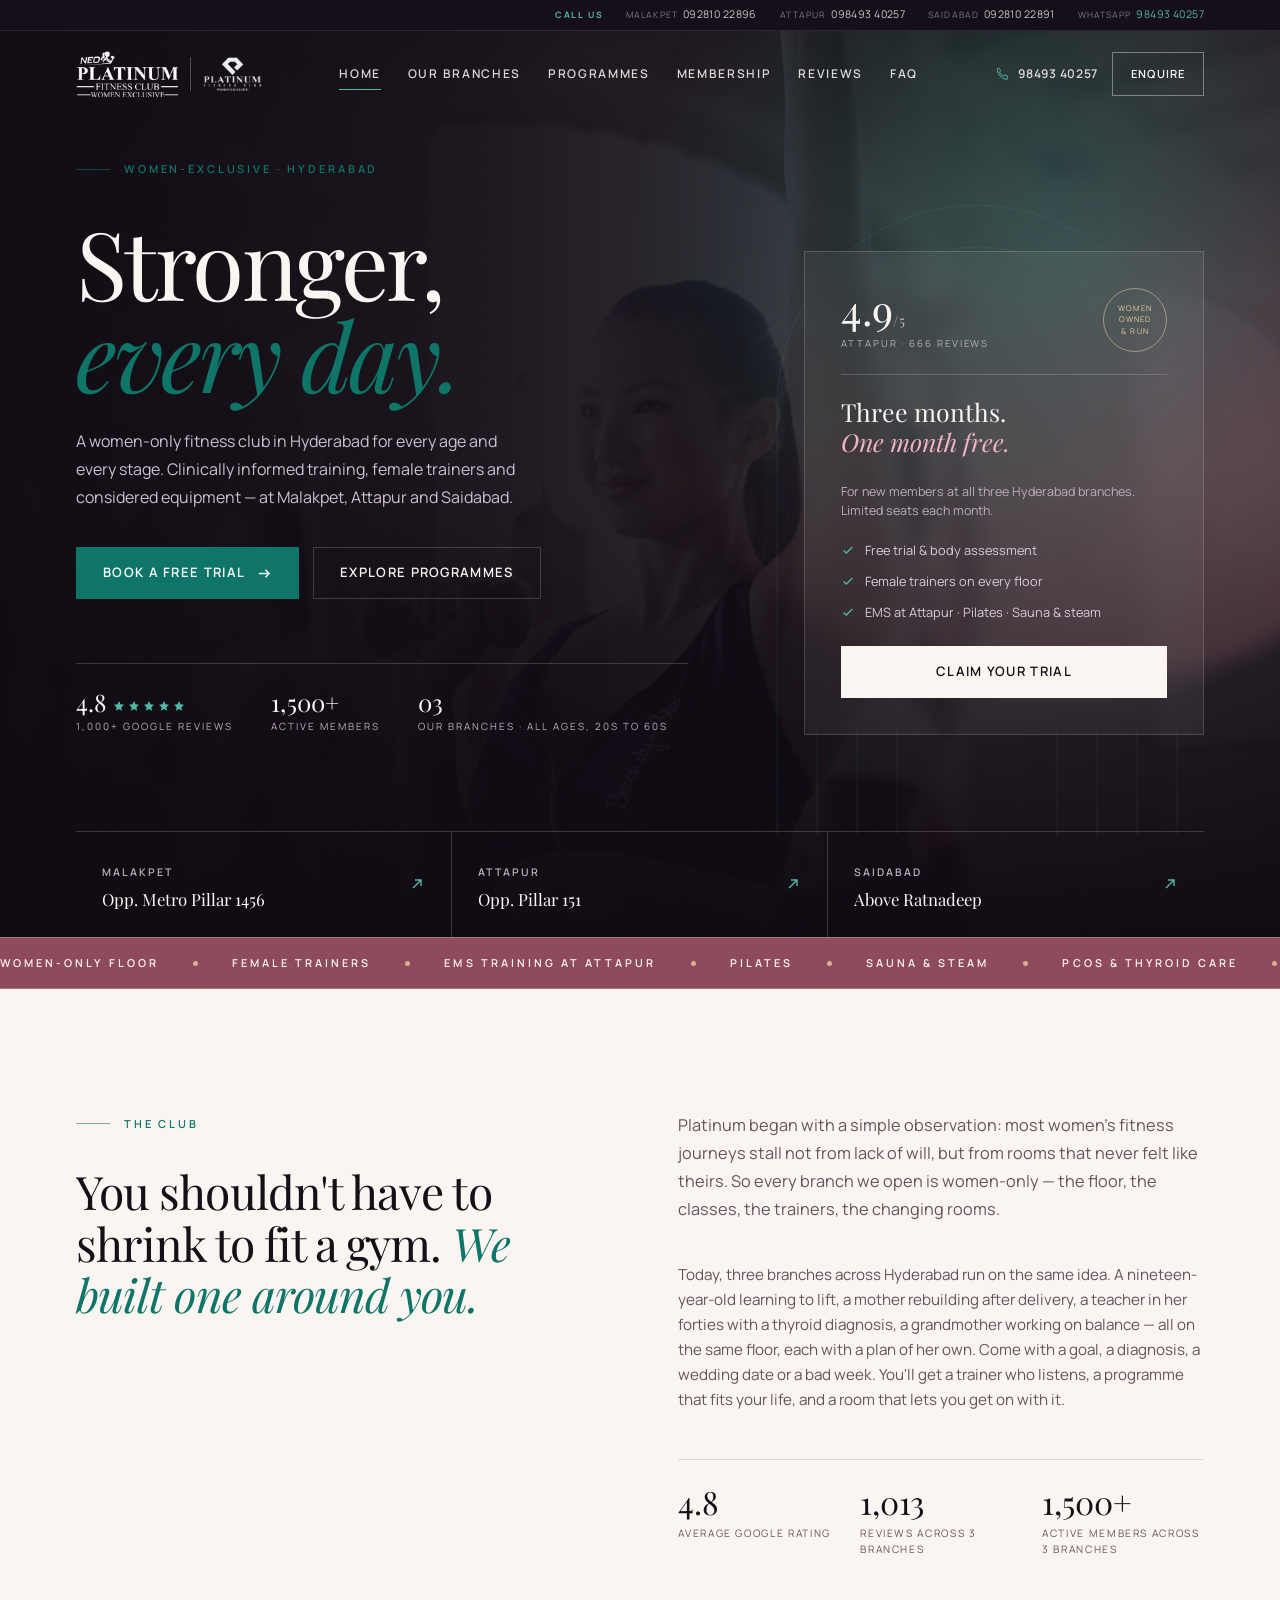
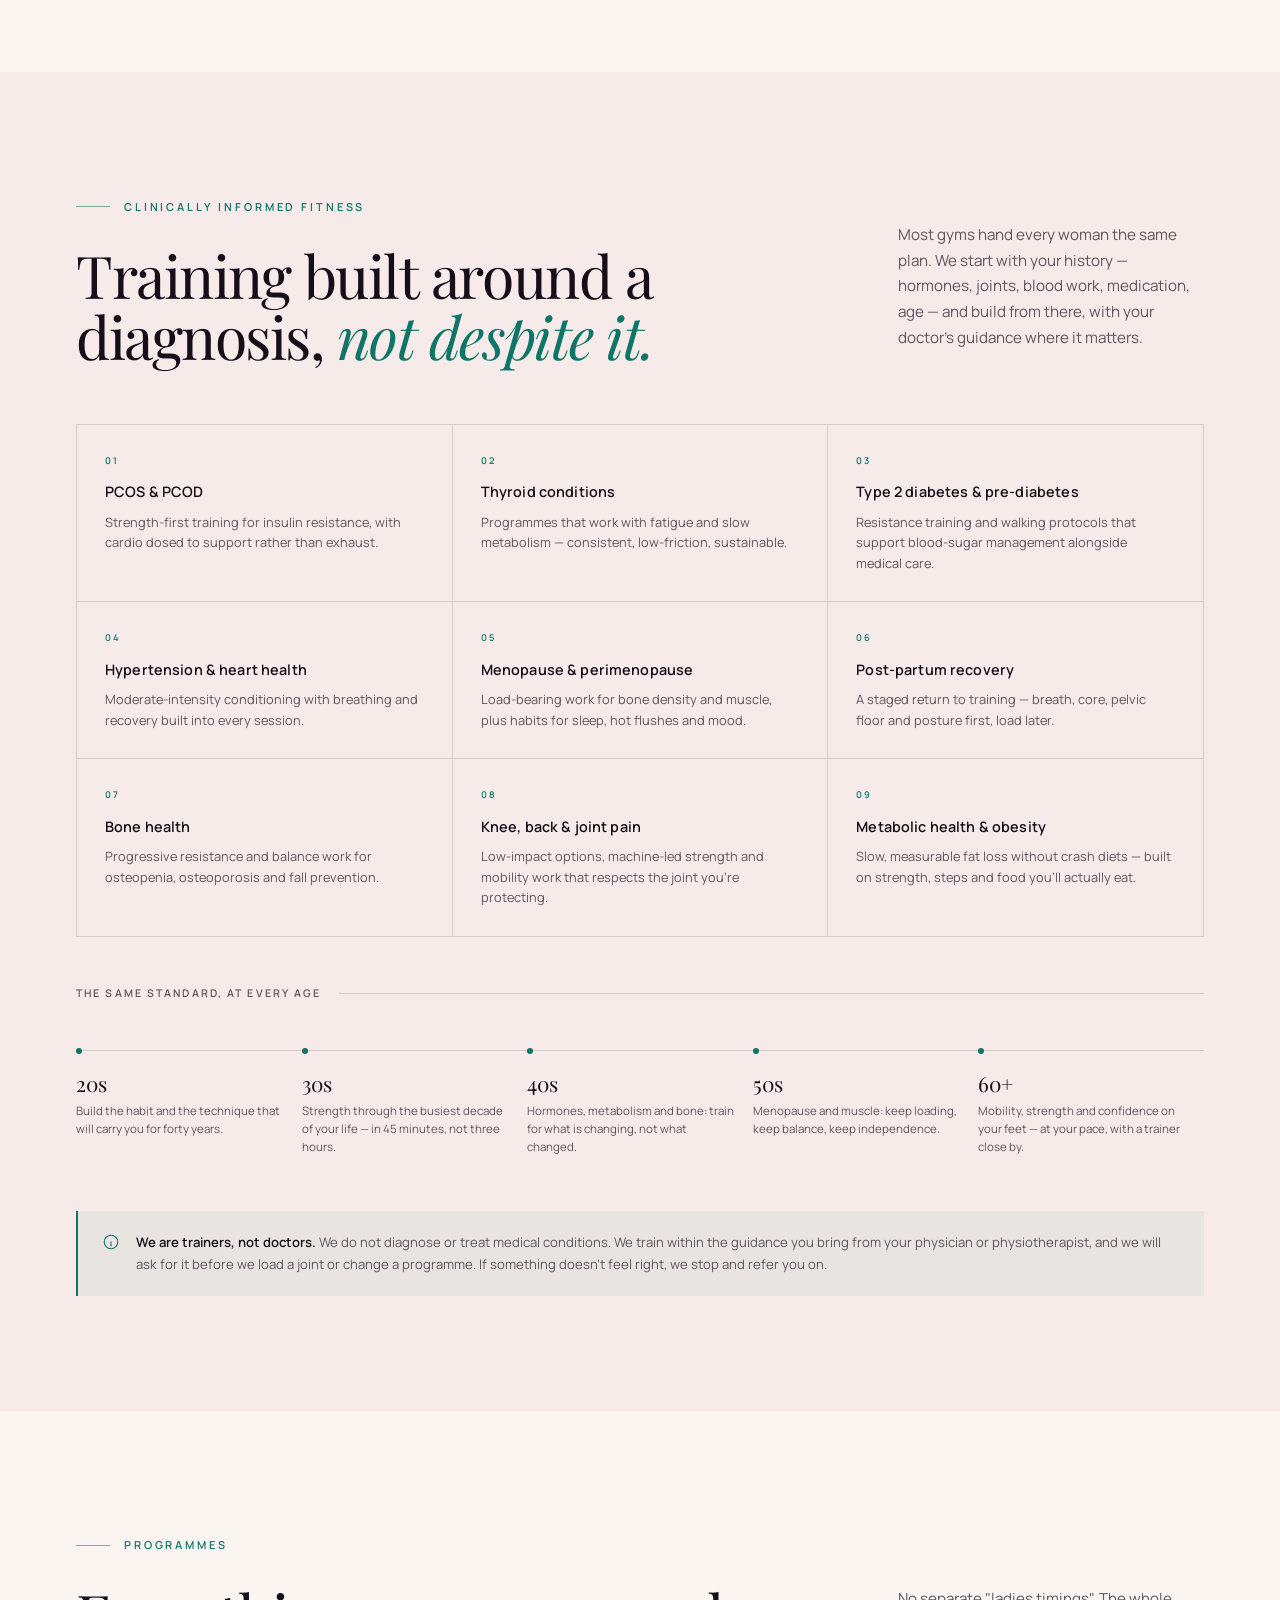
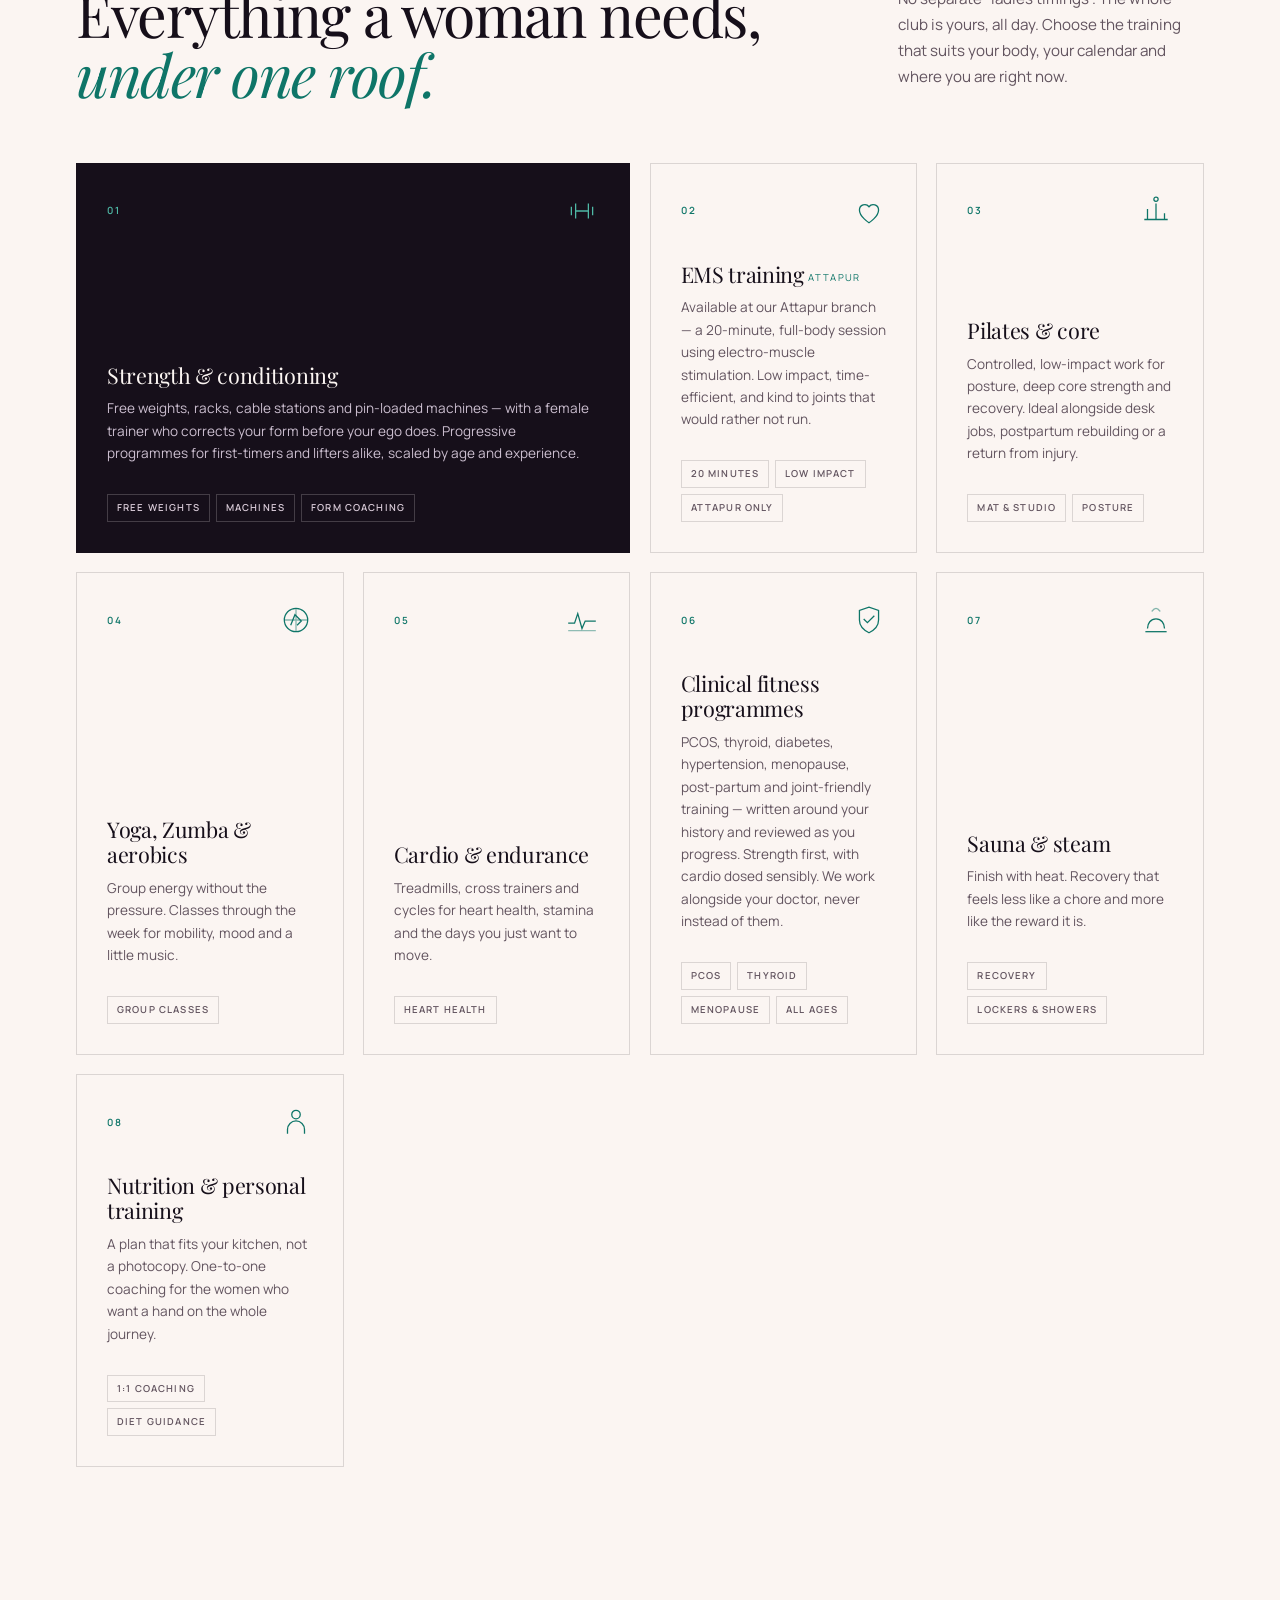
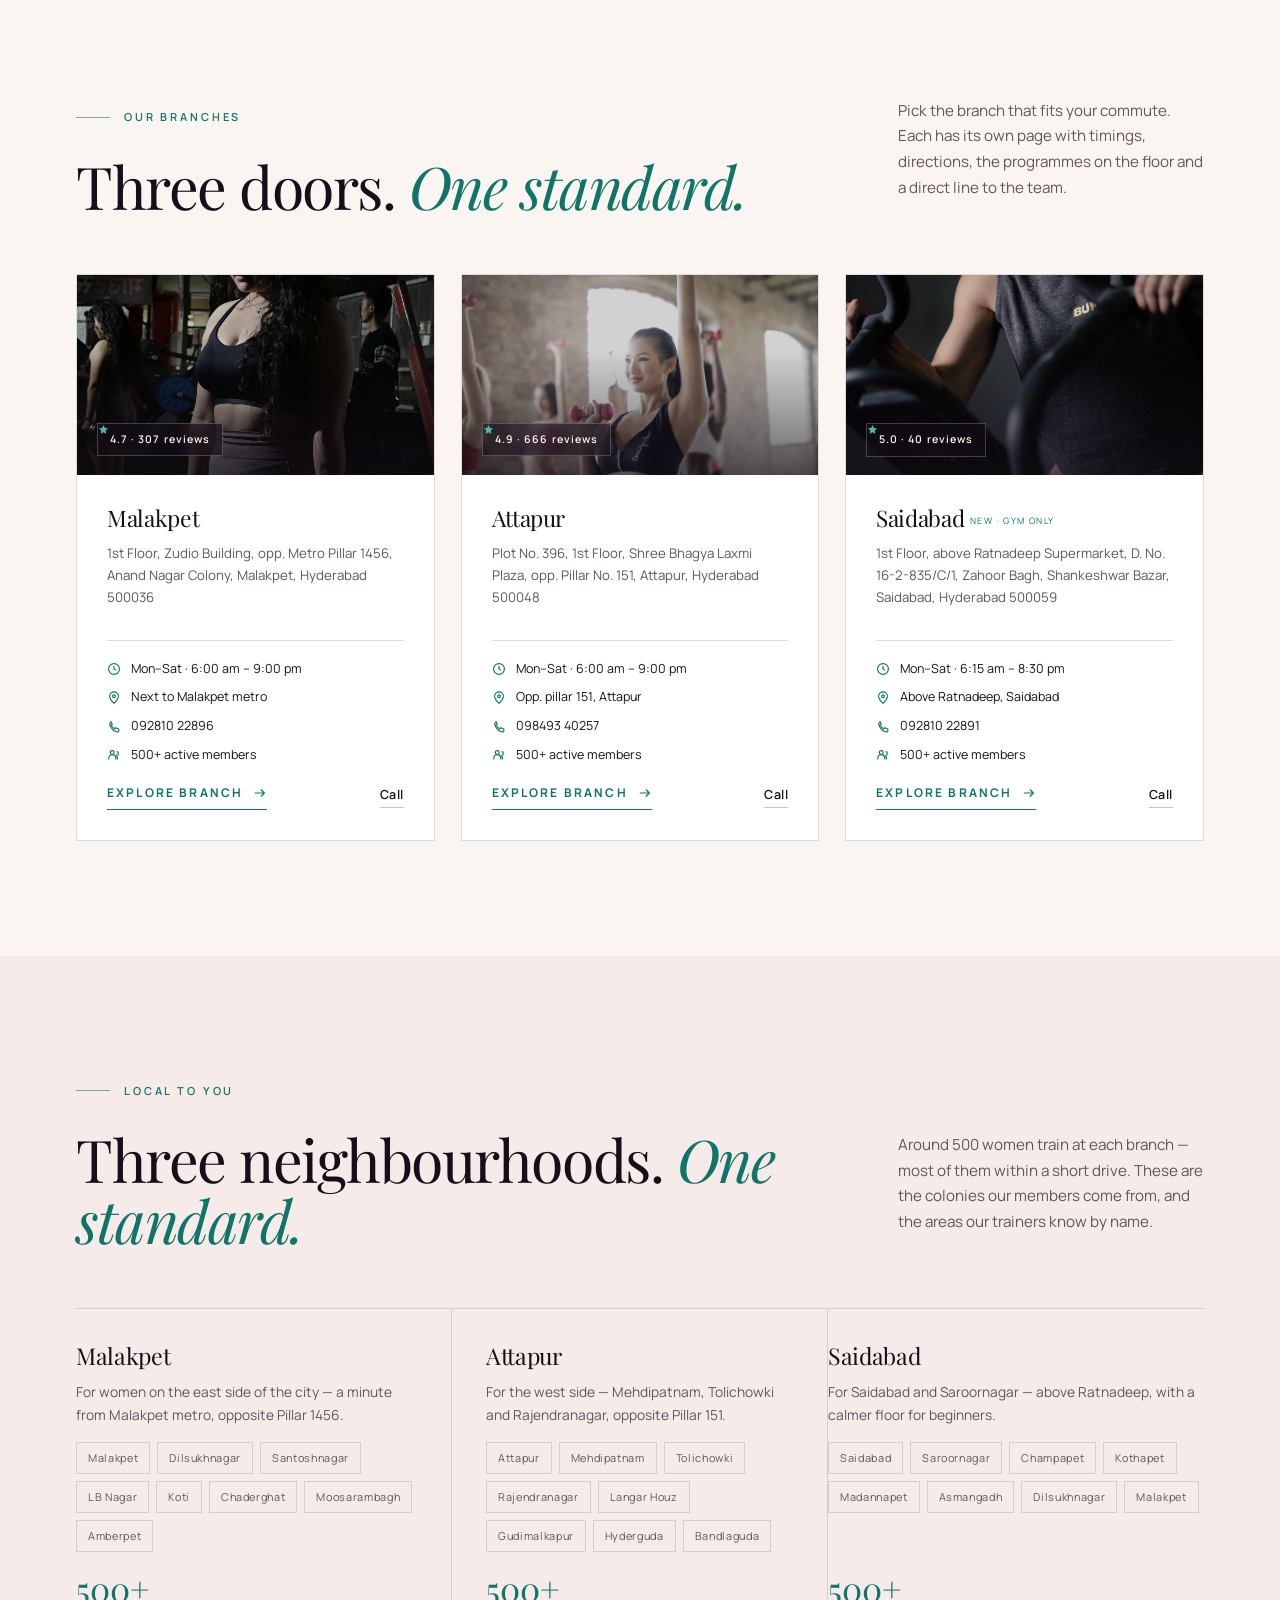
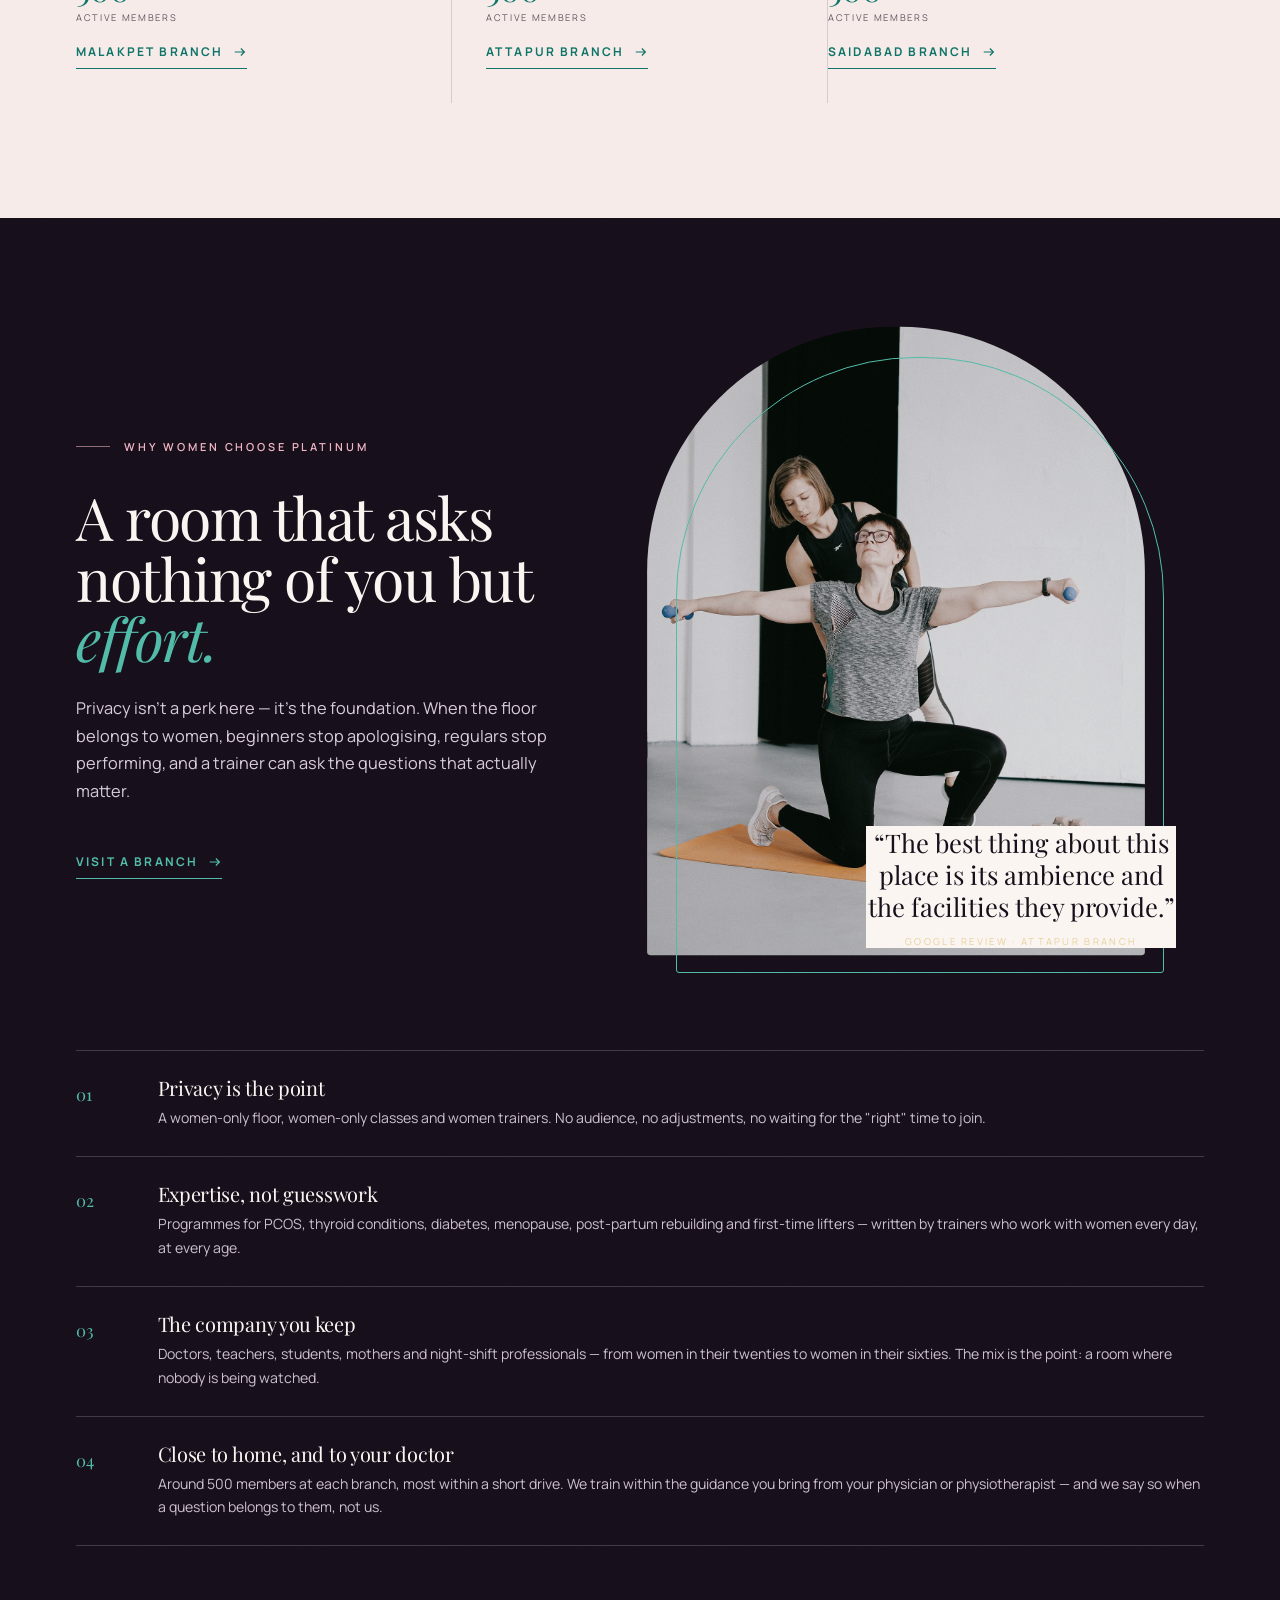
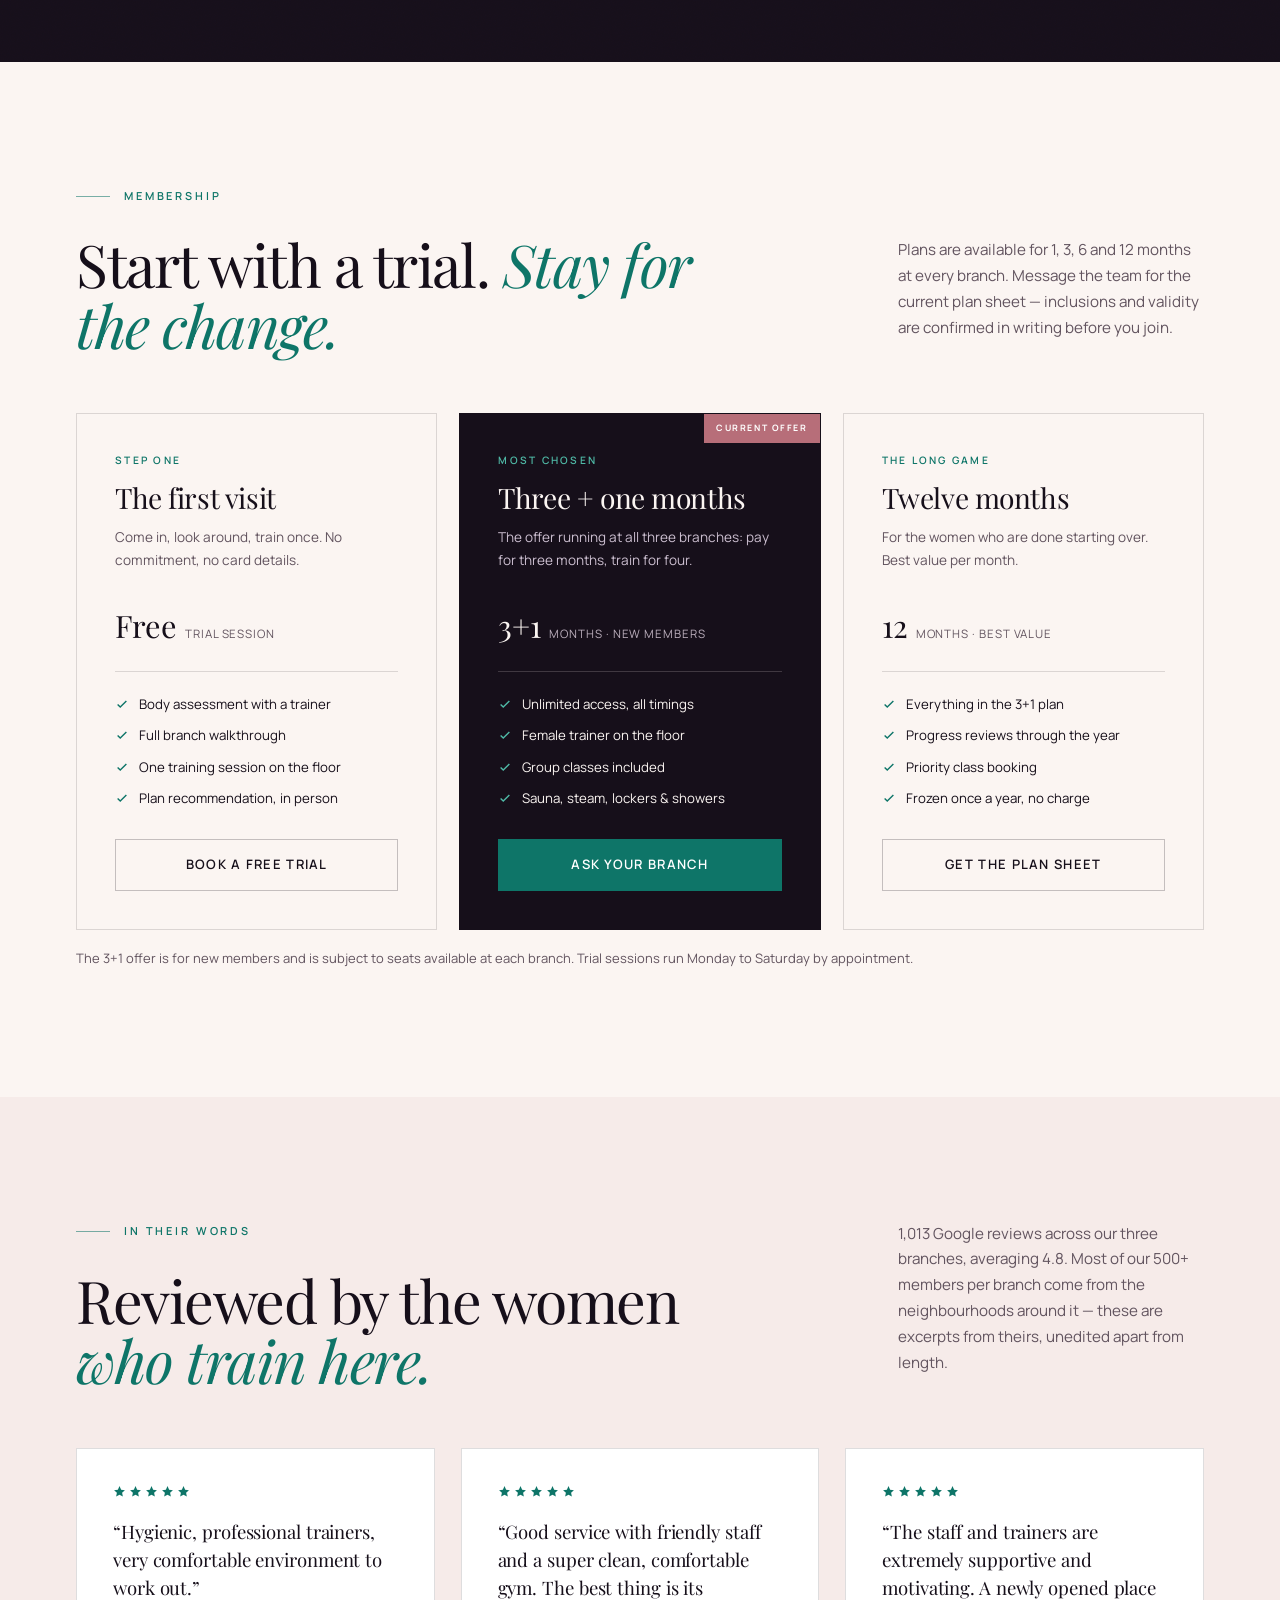
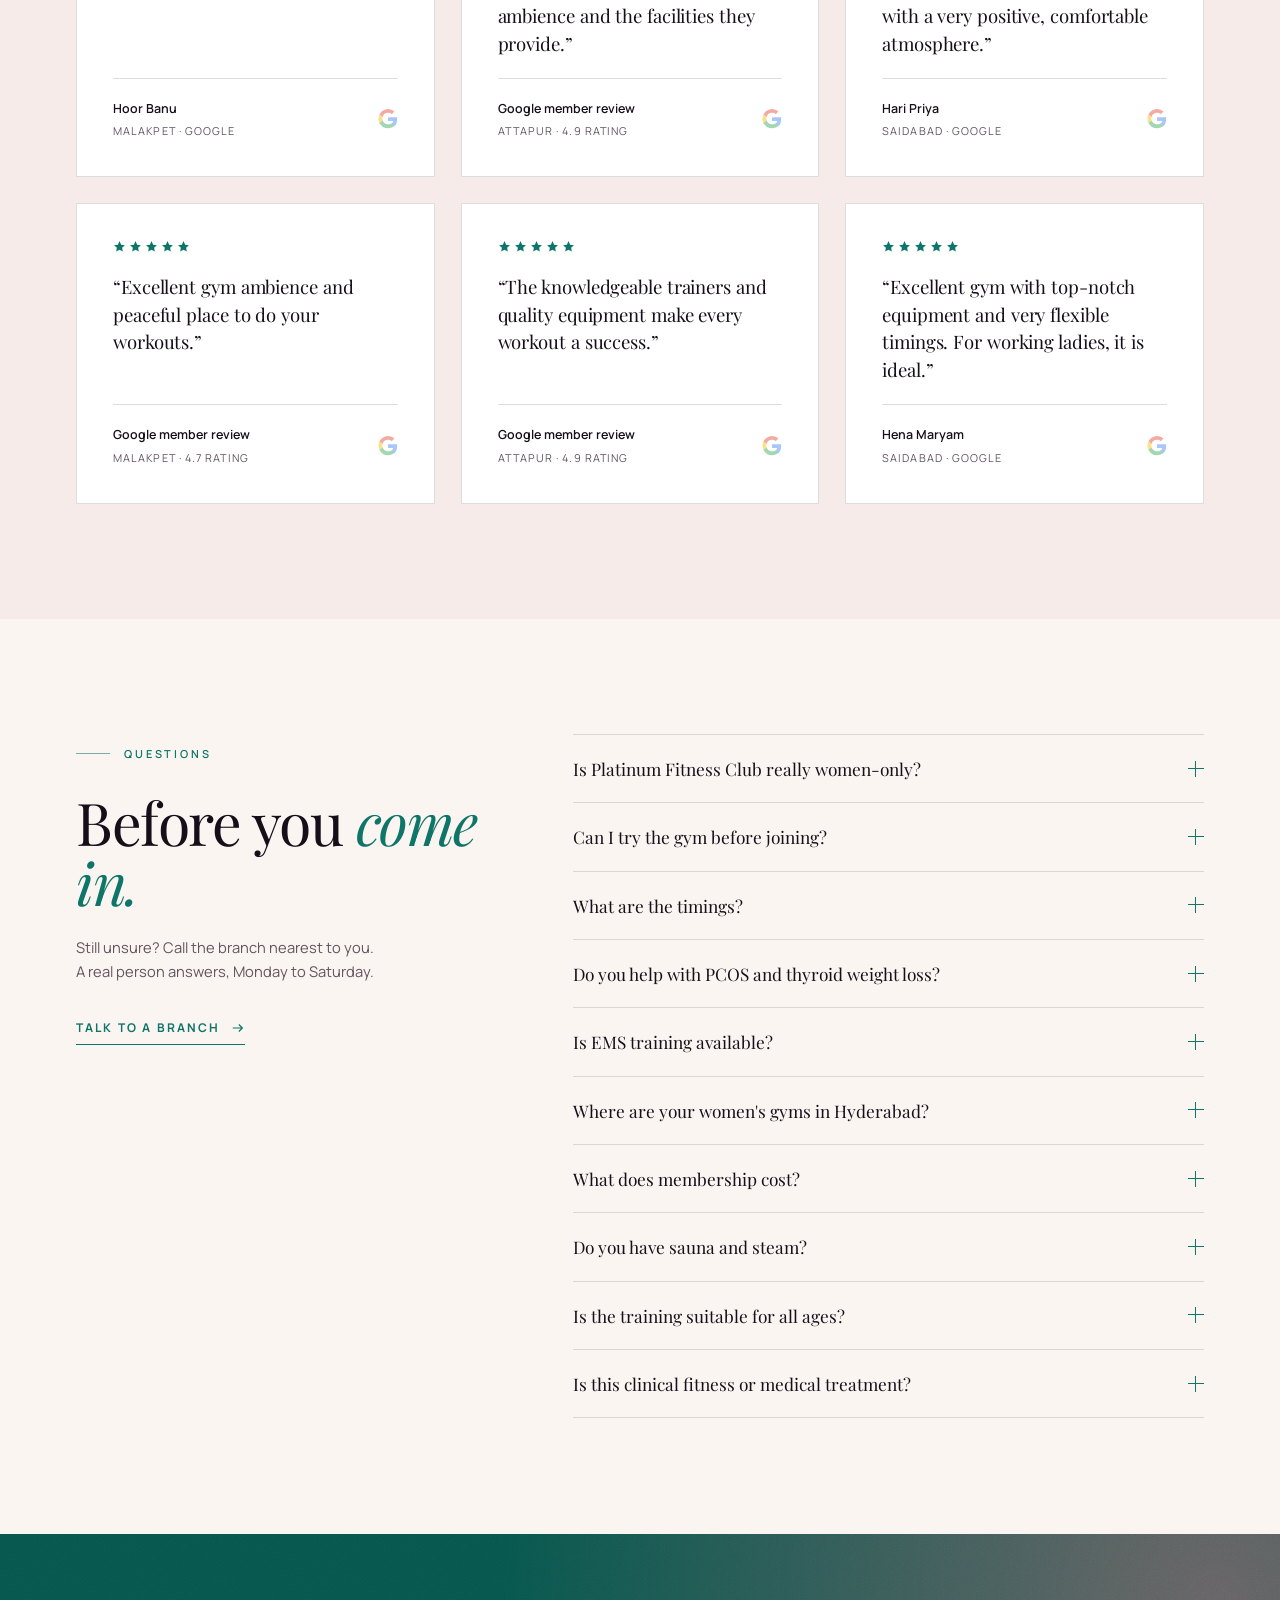
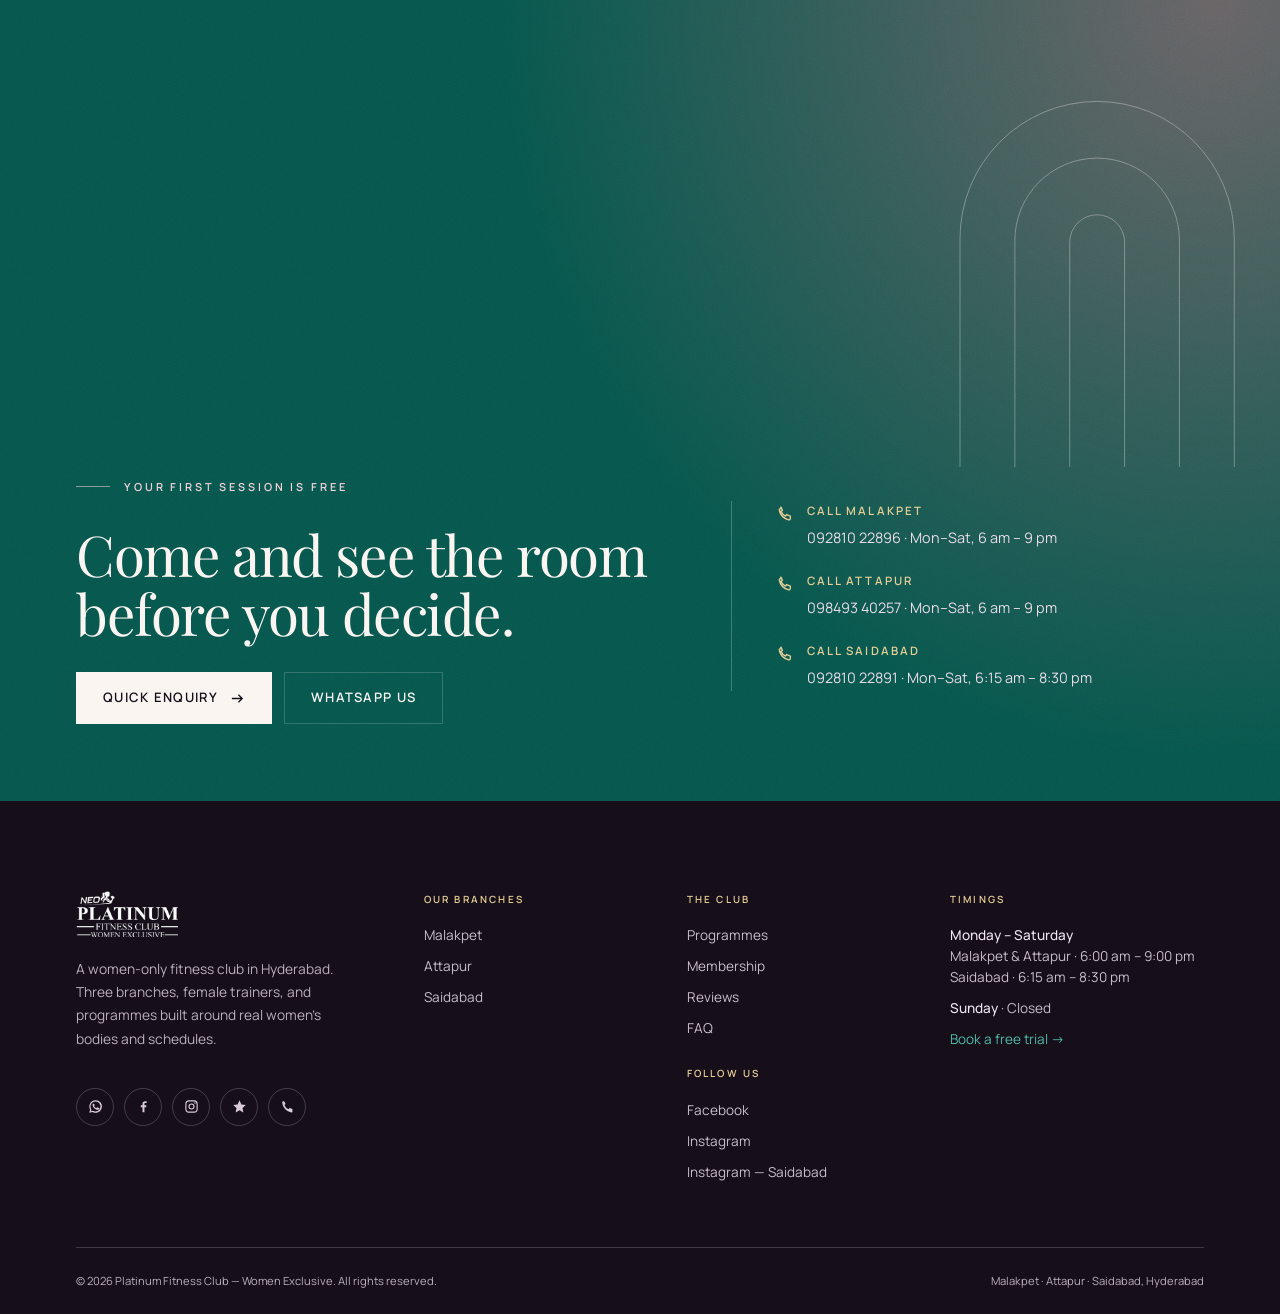
==== commit 08bf8c62: "Add Facebook and Instagram profile links across site" ====
--- a/index.html
+++ b/index.html
@@ -48,6 +48,11 @@
         { "@type": "Place", "name": "Saidabad" }
       ],
       "slogan": "Women exclusive. Every age.",
+      "sameAs": [
+        "https://www.facebook.com/womenexclusiveofficial",
+        "https://www.instagram.com/platinumwomenfitness",
+        "https://www.instagram.com/platinumwomenfitnesssaidabad/"
+      ],
       "knowsAbout": ["Women's fitness", "Clinical fitness", "PCOS and thyroid friendly training", "Menopause and bone health", "Post-partum recovery", "EMS training", "Pilates", "Strength training"],
       "location": [
         { "@id": "https://platinumfitnessclubwomen-hash.github.io/platinumfitnesswomen/malakpet.html#gym" },
@@ -1065,6 +1070,12 @@
           <a href="https://wa.me/919849340257" target="_blank" rel="noopener" aria-label="WhatsApp">
             <svg viewBox="0 0 24 24" fill="currentColor"><path d="M12 2a10 10 0 0 0-8.6 15L2 22l5.2-1.4A10 10 0 1 0 12 2Zm0 18a8 8 0 0 1-4.1-1.1l-.3-.2-3 .8.8-2.9-.2-.3A8 8 0 1 1 12 20Zm4.4-5.9c-.2-.1-1.4-.7-1.6-.8s-.4-.1-.5.1-.6.8-.8 1-.3.2-.5 0a6.5 6.5 0 0 1-1.9-1.2 7.2 7.2 0 0 1-1.3-1.7c-.1-.2 0-.4.1-.5l.4-.5c.1-.2.2-.3.3-.5v-.5c0-.1-.5-1.3-.7-1.7s-.4-.4-.5-.4h-.5a1 1 0 0 0-.7.3 3 3 0 0 0-.9 2.2 5.2 5.2 0 0 0 1.1 2.8 11.9 11.9 0 0 0 4.6 4 5.3 5.3 0 0 0 3.2.6 2.7 2.7 0 0 0 1.8-1.3 2.2 2.2 0 0 0 .2-1.3c-.1-.1-.2-.2-.4-.3Z"/></svg>
           </a>
+          <a href="https://www.facebook.com/womenexclusiveofficial" target="_blank" rel="noopener" aria-label="Platinum Fitness Club on Facebook">
+            <svg viewBox="0 0 24 24" fill="currentColor"><path d="M13.5 21v-8h2.7l.4-3.1h-3.1V7.9c0-.9.25-1.5 1.55-1.5H17V3.6c-.3 0-1.3-.1-2.45-.1-2.45 0-4.15 1.5-4.15 4.25V9.9H7.7V13h2.7v8h3.1Z"/></svg>
+          </a>
+          <a href="https://www.instagram.com/platinumwomenfitness" target="_blank" rel="noopener" aria-label="Platinum Fitness Club on Instagram">
+            <svg viewBox="0 0 24 24" fill="none" stroke="currentColor" stroke-width="1.8"><rect x="3" y="3" width="18" height="18" rx="5"/><circle cx="12" cy="12" r="4"/><circle cx="17.5" cy="6.5" r="1.2" fill="currentColor" stroke="none"/></svg>
+          </a>
           <a href="https://www.google.com/maps/search/Platinum+Fitness+Club+Women+Exclusive+Hyderabad" target="_blank" rel="noopener" aria-label="Google reviews">
             <svg viewBox="0 0 24 24" fill="currentColor"><path d="m12 2 3 6.6 7 .9-5.2 4.9 1.4 7L12 18l-6.2 3.4 1.4-7L2 9.5l7-.9Z"/></svg>
           </a>
@@ -1090,6 +1101,12 @@
           <a href="index.html#membership">Membership</a>
           <a href="index.html#reviews">Reviews</a>
           <a href="index.html#faq">FAQ</a>
+        </div>
+        <div class="footer__h footer__h--spaced">Follow us</div>
+        <div class="footer__list">
+          <a href="https://www.facebook.com/womenexclusiveofficial" target="_blank" rel="noopener">Facebook</a>
+          <a href="https://www.instagram.com/platinumwomenfitness" target="_blank" rel="noopener">Instagram</a>
+          <a href="https://www.instagram.com/platinumwomenfitnesssaidabad/" target="_blank" rel="noopener">Instagram — Saidabad</a>
         </div>
       </div>
 
--- a/assets/css/style.css
+++ b/assets/css/style.css
@@ -674,6 +674,7 @@
 .footer__social a:hover{background:var(--teal);border-color:var(--teal);color:#fff}
 .footer__social svg{width:15px;height:15px}
 .footer__h{font-size:.62rem;letter-spacing:.22em;text-transform:uppercase;color:var(--gold-bright);margin-bottom:18px;font-weight:600}
+.footer__h--spaced{margin-top:26px}
 .footer__list{display:flex;flex-direction:column;gap:10px}
 .footer__list a,.footer__list span{font-size:.85rem;line-height:1.55;color:#C9BDCC}
 .footer__list a:hover{color:#fff}
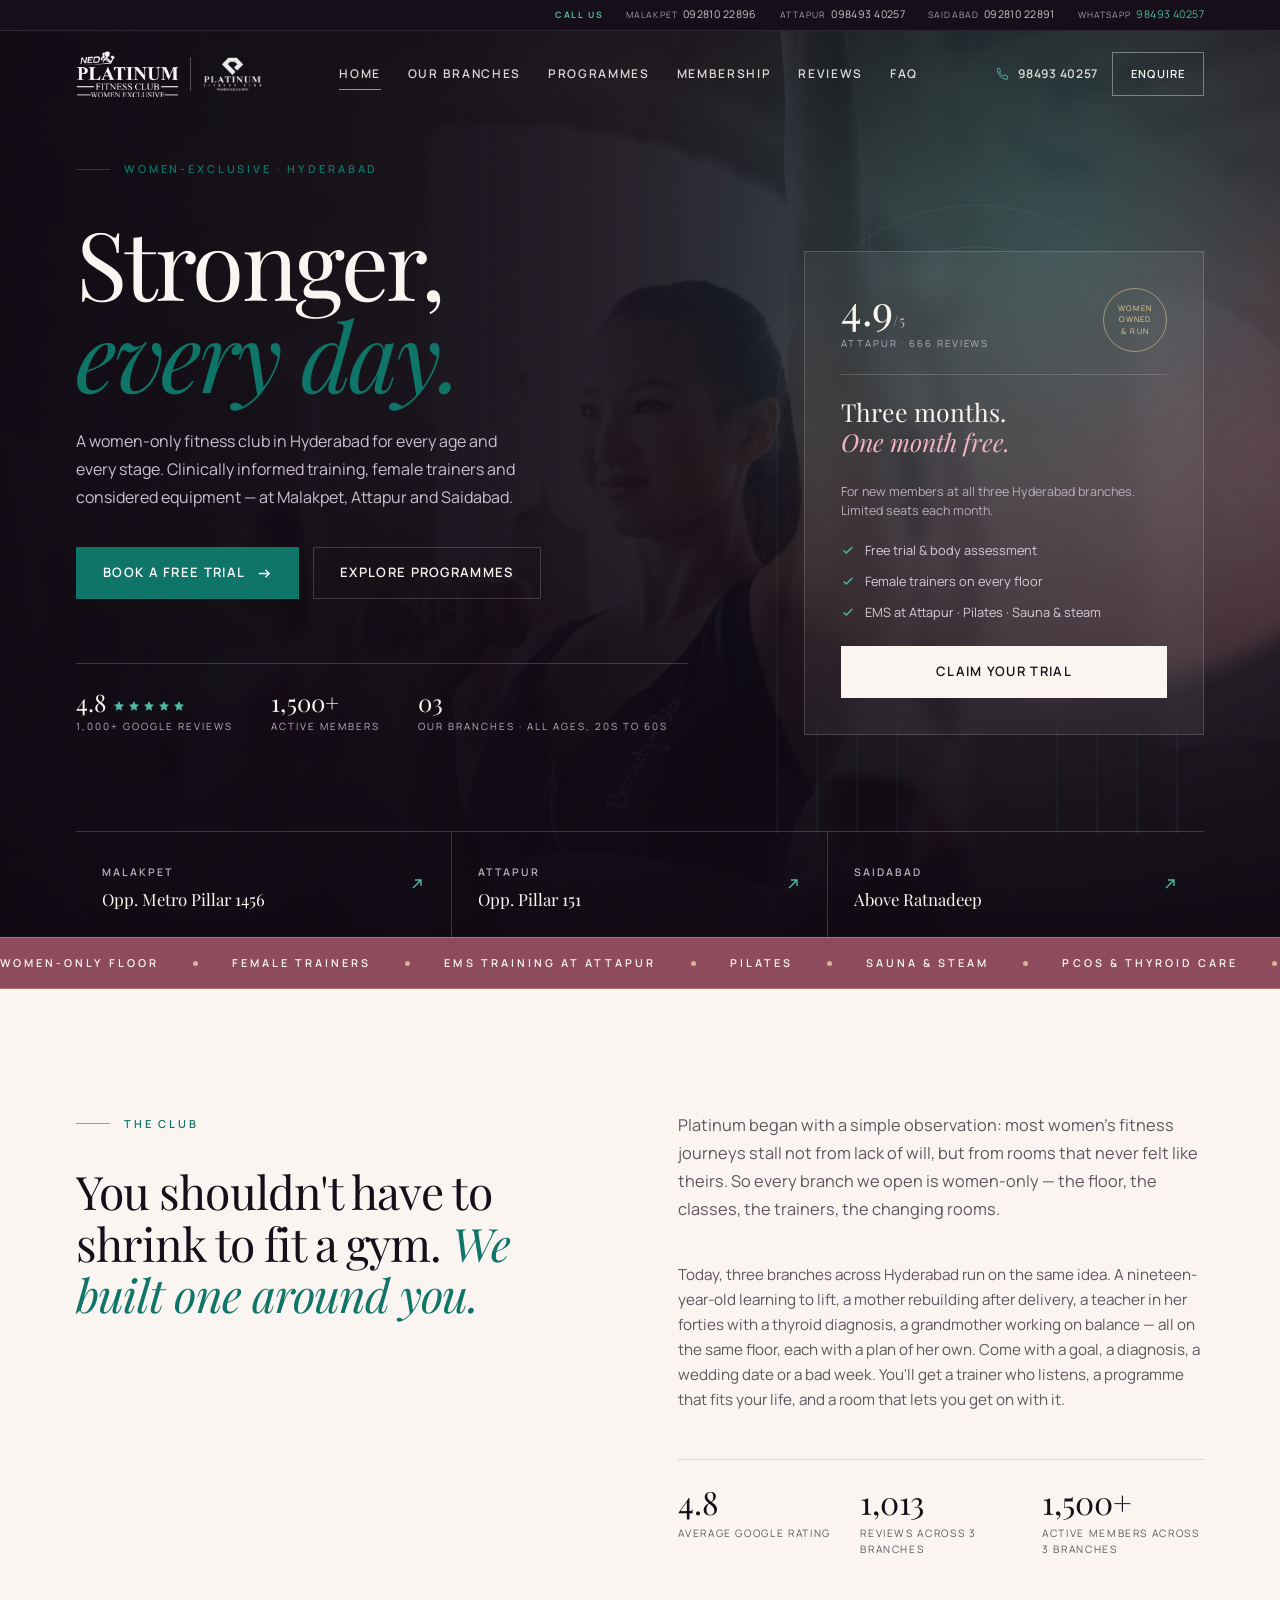
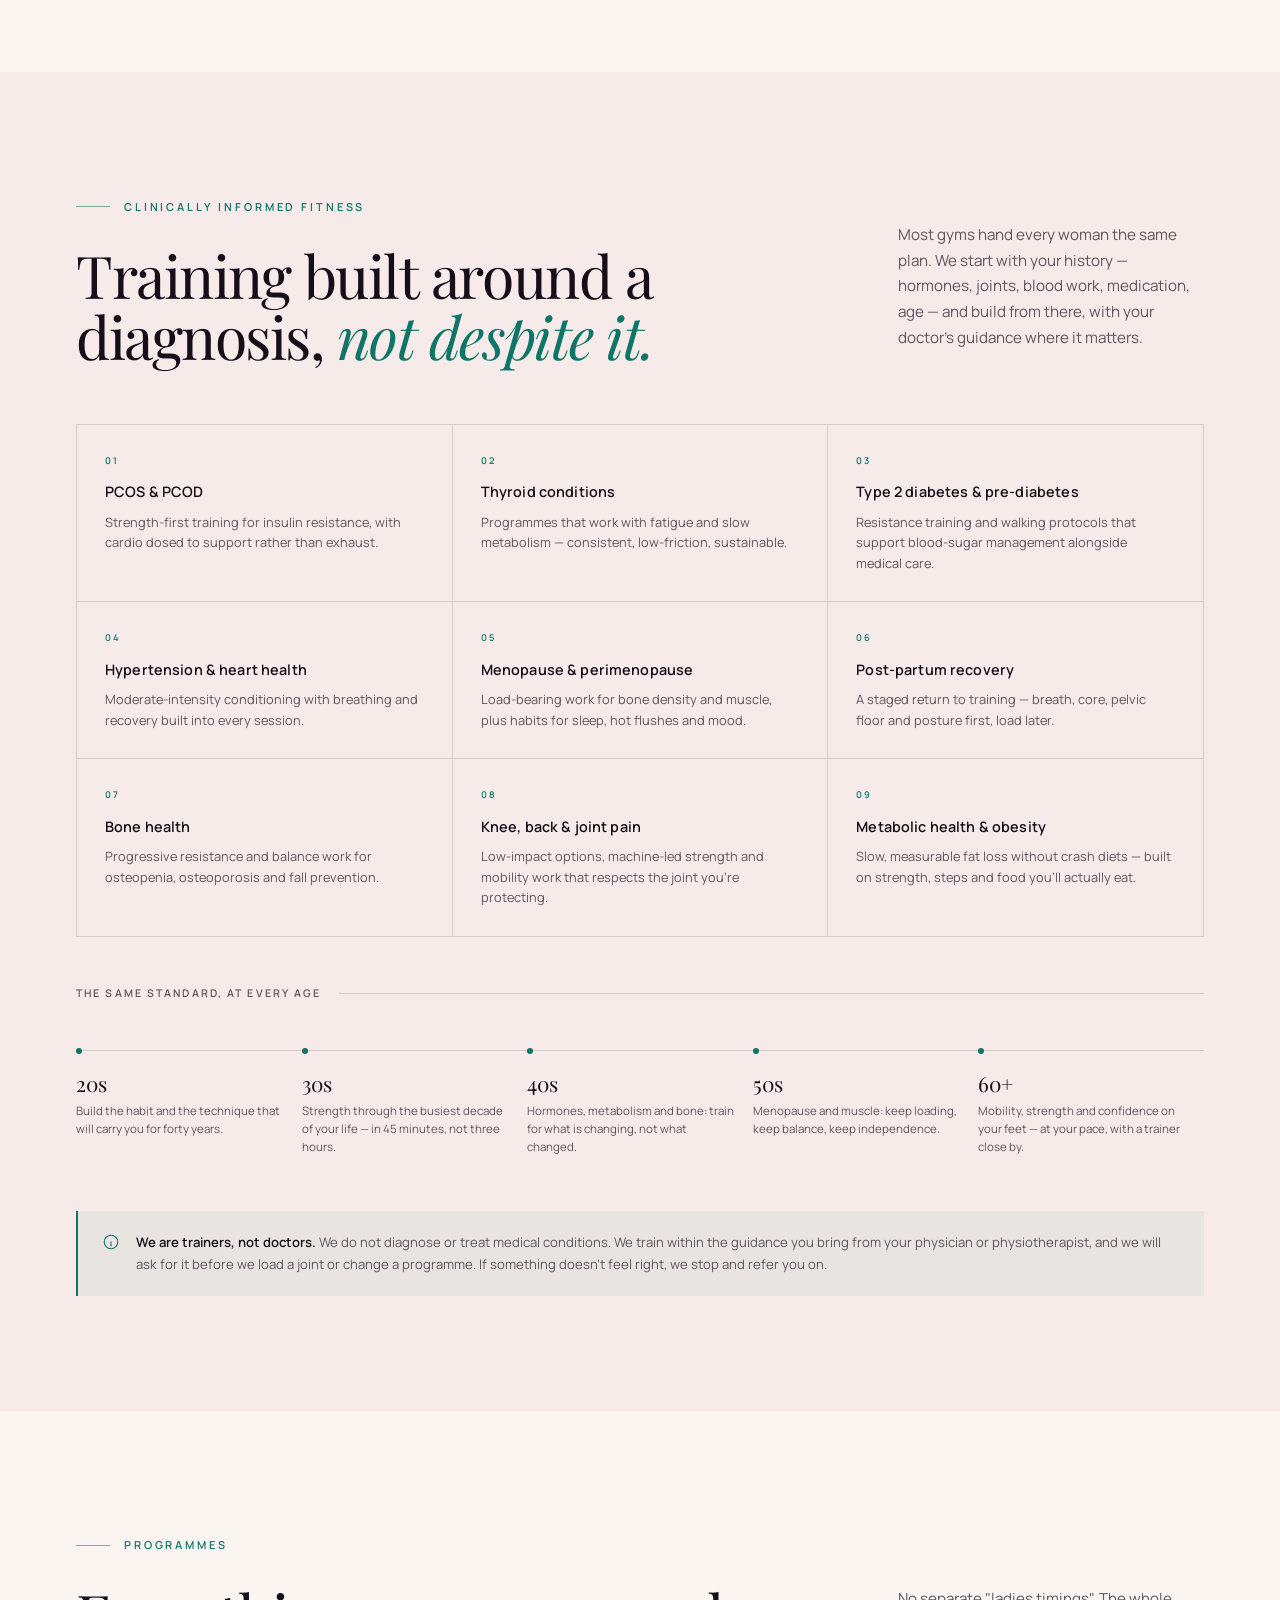
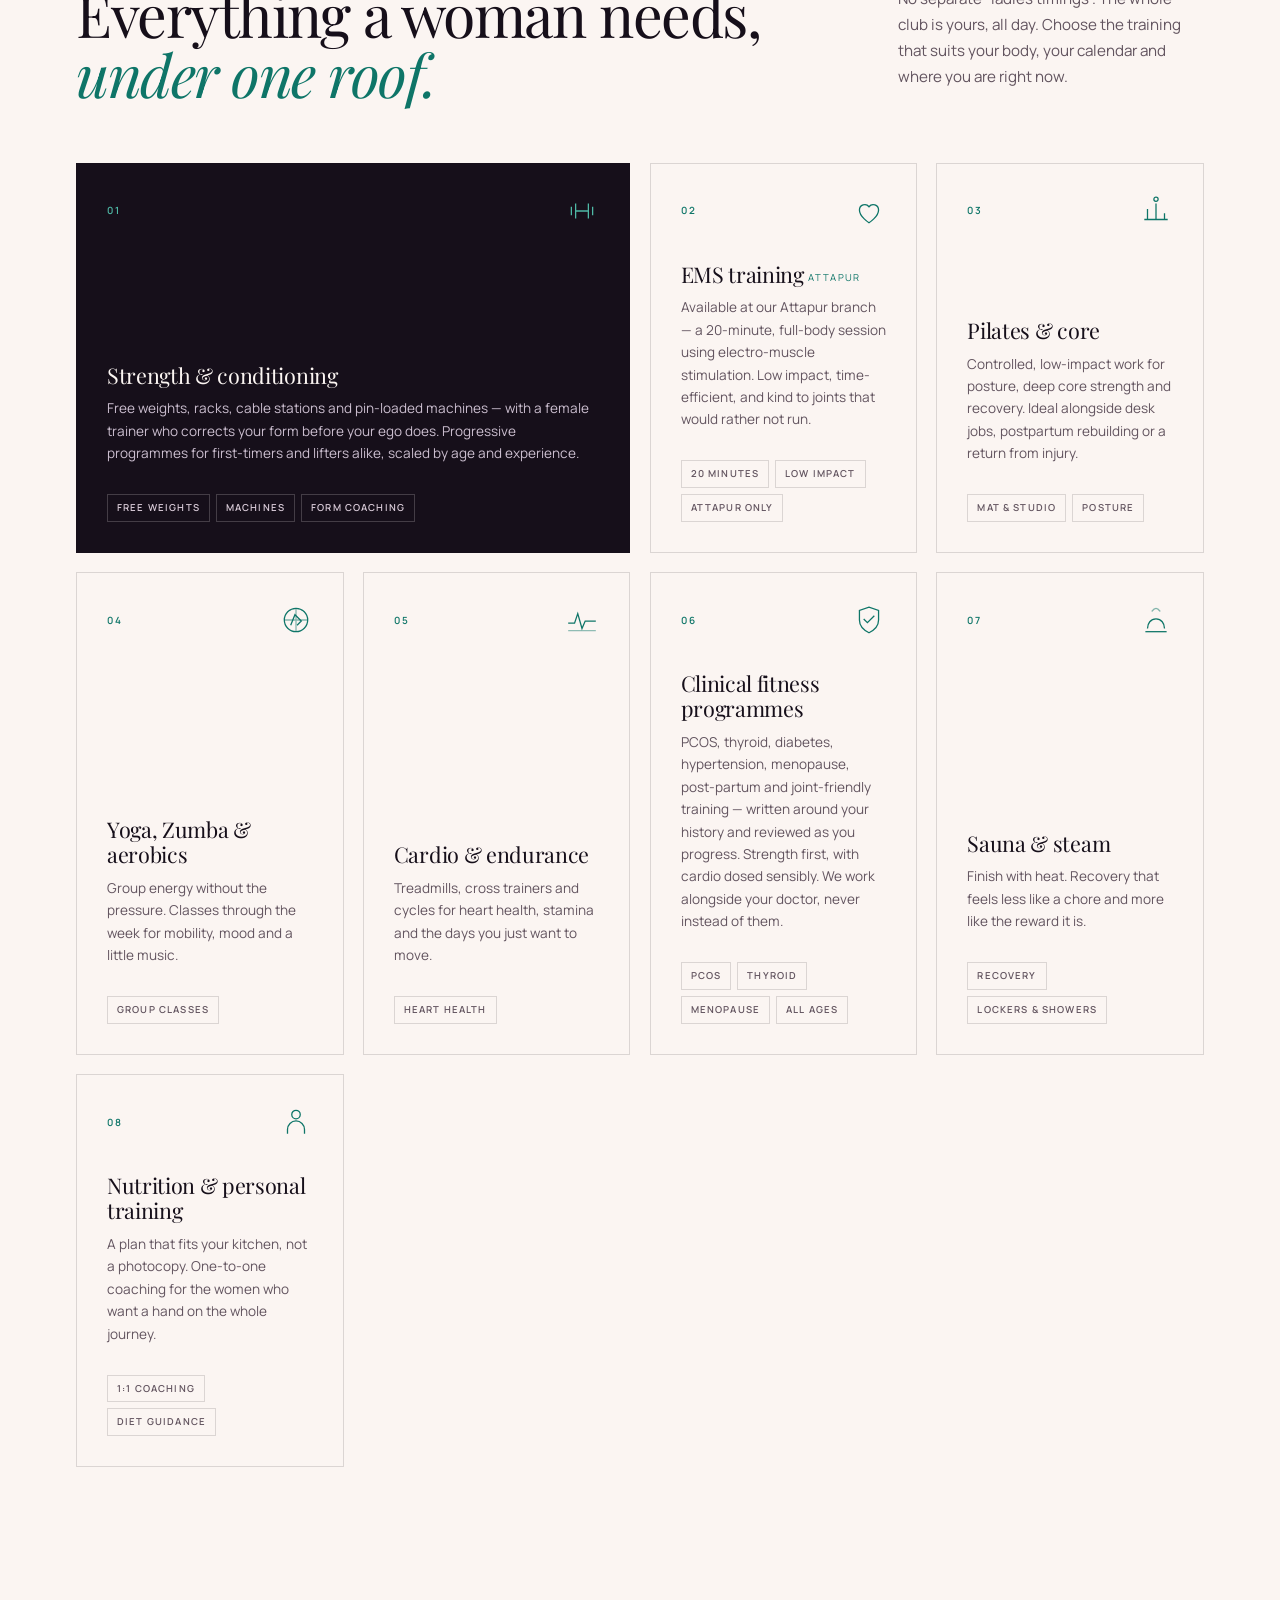
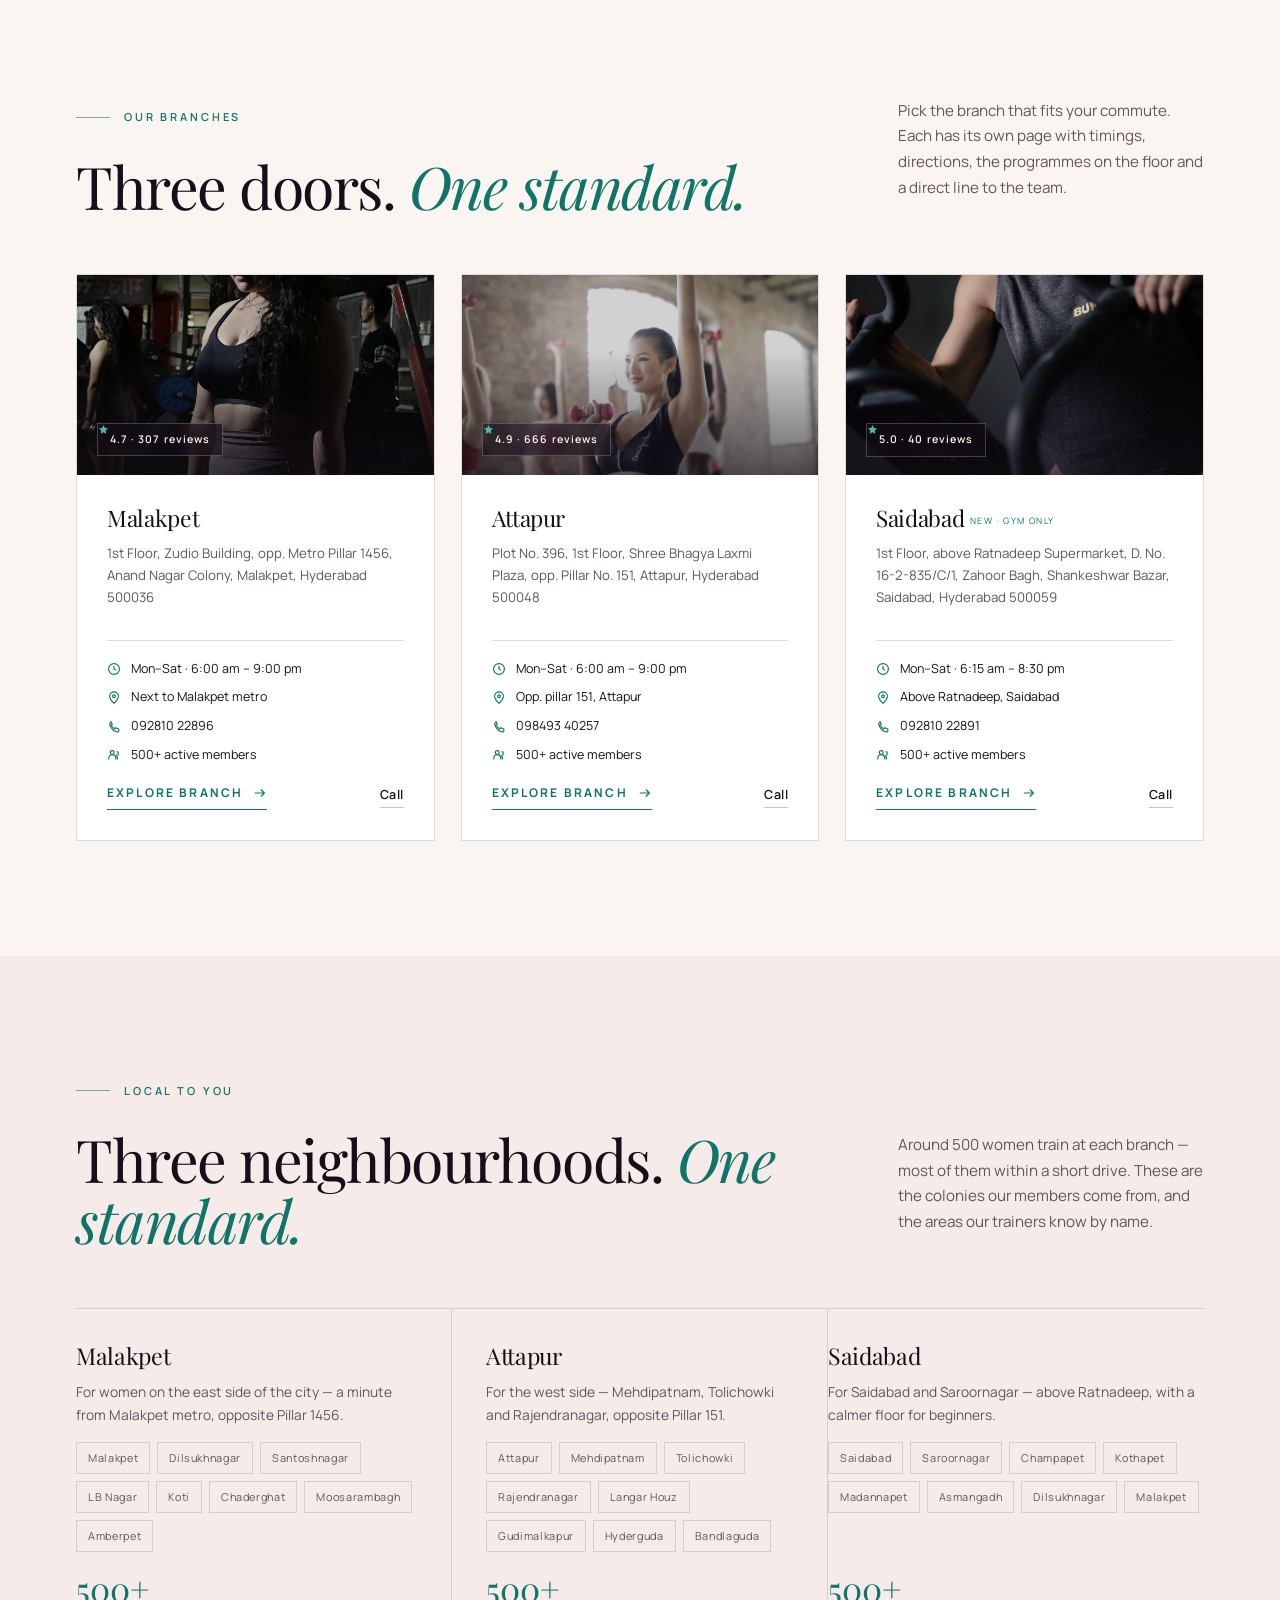
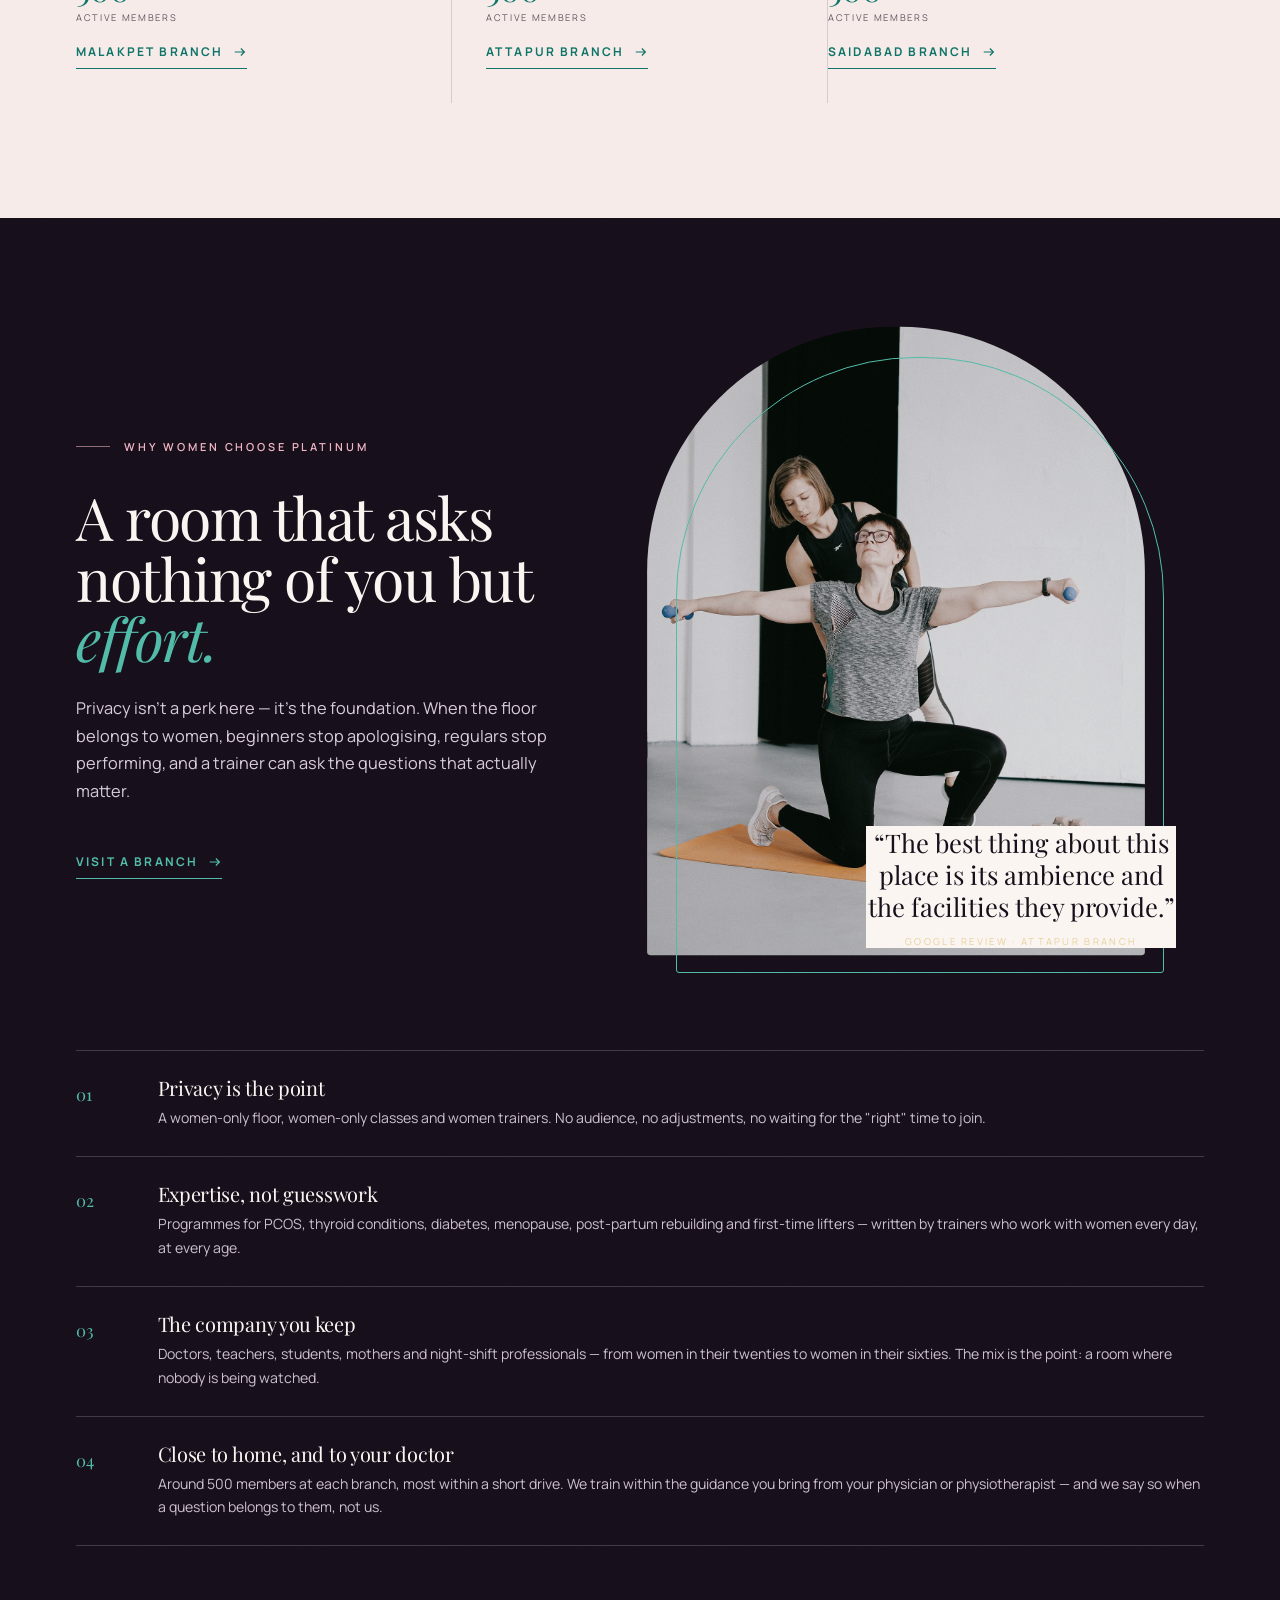
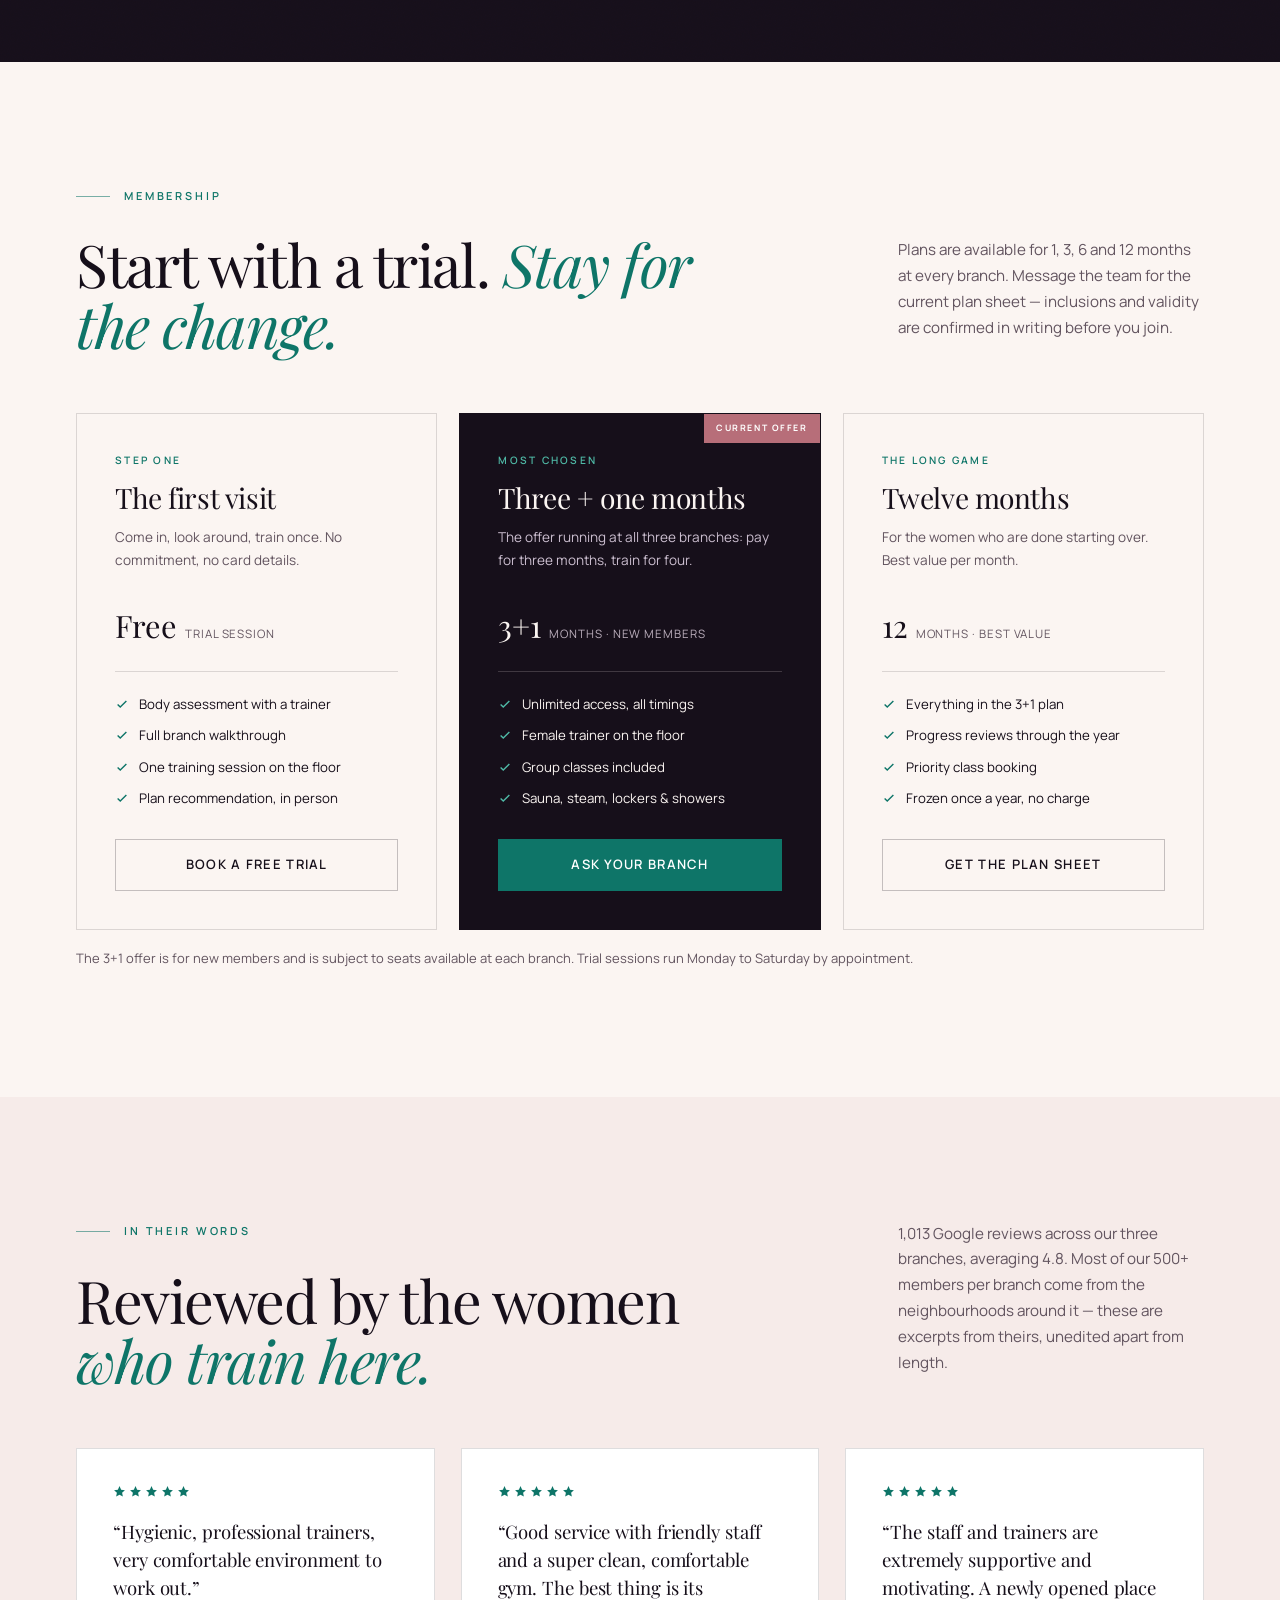
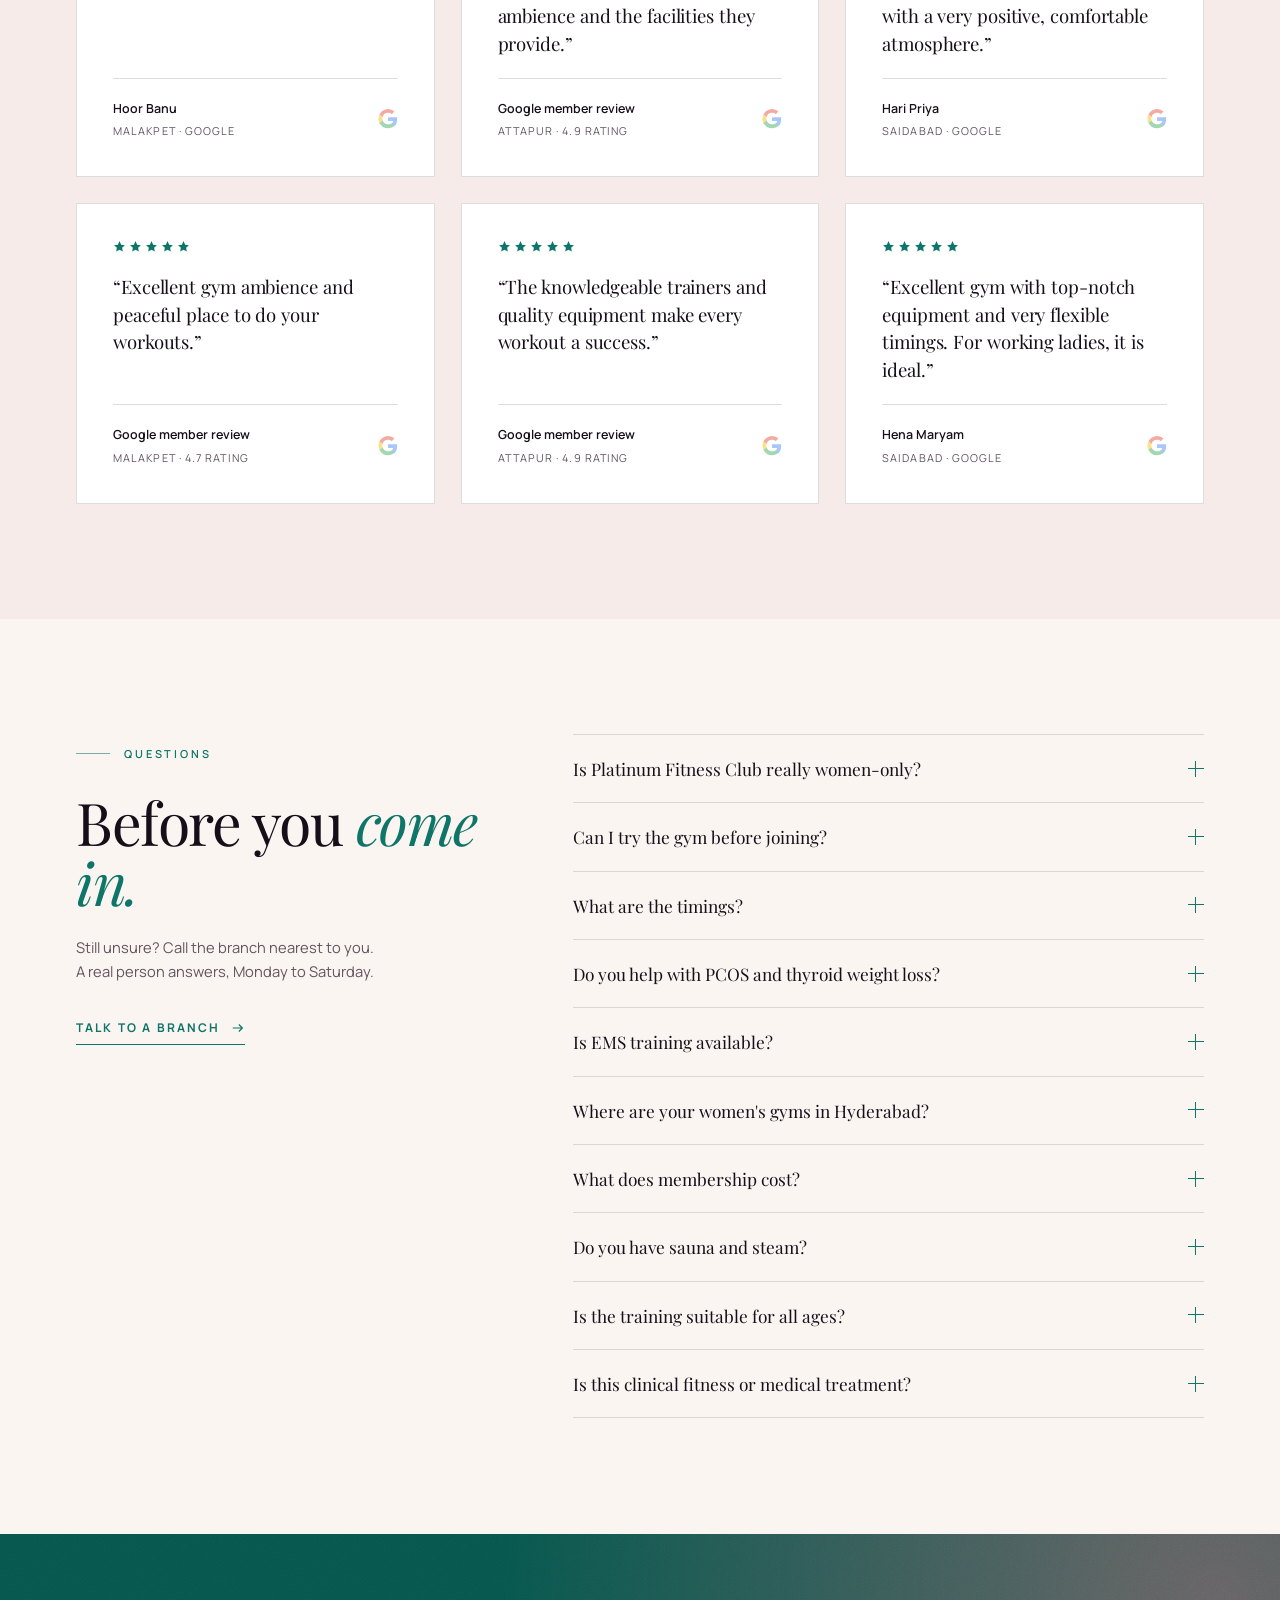
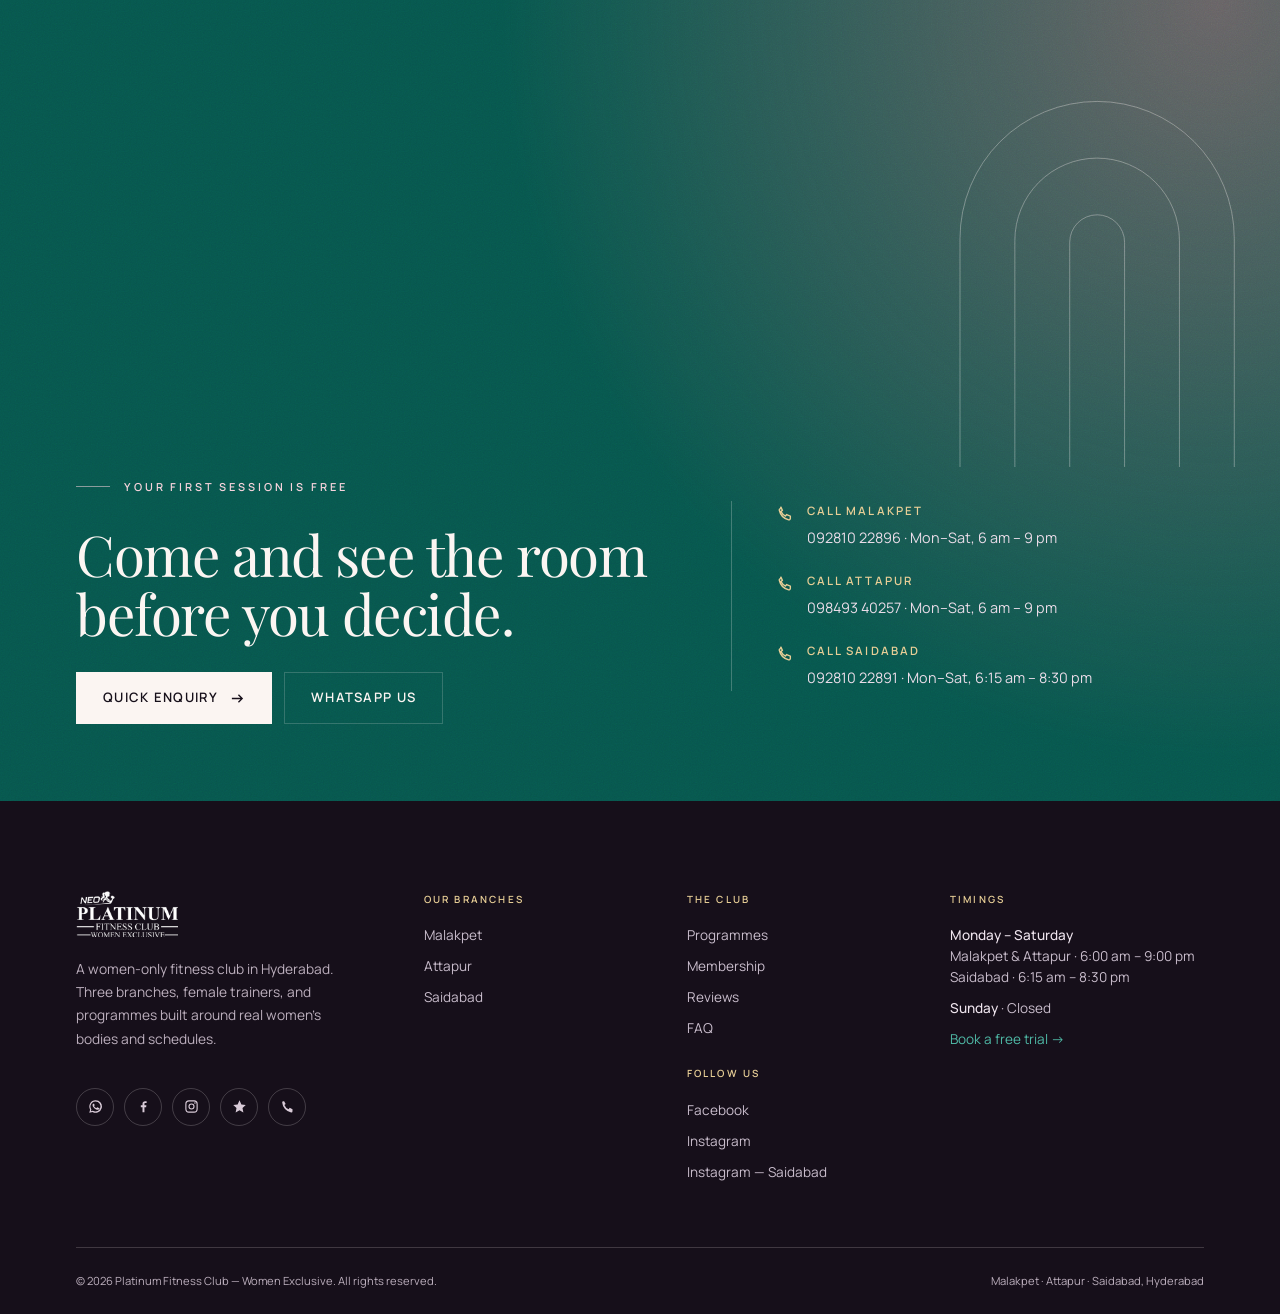
==== commit eb1c922d: "Optimise SEO metadata, schema, sitemap images and accessibility" ====
--- a/index.html
+++ b/index.html
@@ -3,8 +3,8 @@
 <head>
 <meta charset="utf-8">
 <meta name="viewport" content="width=device-width, initial-scale=1">
-<title>Women-Only Gym in Hyderabad | All Ages &amp; Clinically Informed | Platinum Fitness Club</title>
-<meta name="description" content="Women-only gyms in Malakpet, Attapur and Saidabad, Hyderabad. Clinically informed training for every age — PCOS, thyroid, menopause, post-partum and joint-friendly programmes. Female trainers. Free trial.">
+<title>Women's Gym Hyderabad | All Ages | Platinum Fitness Club</title>
+<meta name="description" content="Women-only gym in Hyderabad — Malakpet, Attapur and Saidabad. Female trainers, clinical fitness for every age, Pilates, EMS at Attapur. Free trial.">
 <link rel="canonical" href="https://platinumfitnessclubwomen-hash.github.io/platinumfitnesswomen/">
 <meta name="robots" content="index,follow,max-image-preview:large">
 <meta name="theme-color" content="#160F1A">
@@ -15,11 +15,15 @@
 <meta property="og:description" content="Three women-only branches in Malakpet, Attapur and Saidabad. Female trainers, Pilates and PCOS &amp; thyroid programmes, with EMS at Attapur. Book a free trial.">
 <meta property="og:url" content="https://platinumfitnessclubwomen-hash.github.io/platinumfitnesswomen/">
 <meta property="og:image" content="https://platinumfitnessclubwomen-hash.github.io/platinumfitnesswomen/assets/img/og.png">
+<meta property="og:image:width" content="1200">
+<meta property="og:image:height" content="630">
+<meta property="og:image:alt" content="Platinum Fitness Club Women Exclusive — Hyderabad">
 <meta property="og:locale" content="en_IN">
 <meta name="twitter:card" content="summary_large_image">
 <meta name="twitter:title" content="Women-Only Gym in Hyderabad | Platinum Fitness Club">
 <meta name="twitter:description" content="Three women-only branches in Malakpet, Attapur and Saidabad. Female trainers, Pilates, PCOS &amp; thyroid care, with EMS at Attapur.">
 <meta name="twitter:image" content="https://platinumfitnessclubwomen-hash.github.io/platinumfitnesswomen/assets/img/og.png">
+<meta name="twitter:image:alt" content="Platinum Fitness Club Women Exclusive — Hyderabad">
 
 <link rel="icon" href="assets/img/favicon.svg" type="image/svg+xml">
 <link rel="apple-touch-icon" href="assets/img/apple-touch-icon.png">
@@ -39,6 +43,9 @@
       "name": "Platinum Fitness Club — Women Exclusive",
       "alternateName": "Platinum Fitness Club Women Exclusive",
       "url": "https://platinumfitnessclubwomen-hash.github.io/platinumfitnesswomen/",
+      "image": "https://platinumfitnessclubwomen-hash.github.io/platinumfitnesswomen/assets/img/og.png",
+      "logo": "https://platinumfitnessclubwomen-hash.github.io/platinumfitnesswomen/assets/img/logo.svg",
+      "telephone": "+919849340257",
       "description": "Women-only fitness club in Hyderabad with branches in Malakpet, Attapur and Saidabad. Clinically informed training for women of every age: PCOS, thyroid, diabetes, menopause, post-partum and joint-friendly programmes, with female trainers, strength and cardio, Pilates, yoga, Zumba, sauna and steam, plus EMS at our Attapur branch.",
       "foundingLocation": { "@type": "Place", "name": "Hyderabad, Telangana, India" },
       "areaServed": [
@@ -847,7 +854,7 @@
 
       <div class="reviews">
         <article class="review" data-reveal>
-          <span class="review__stars" aria-label="5 out of 5">
+          <span class="review__stars" role="img" aria-label="5 out of 5">
             <svg viewBox="0 0 24 24" fill="currentColor"><path d="m12 2 3 6.6 7 .9-5.2 4.9 1.4 7L12 18l-6.2 3.4 1.4-7L2 9.5l7-.9Z"/></svg>
             <svg viewBox="0 0 24 24" fill="currentColor"><path d="m12 2 3 6.6 7 .9-5.2 4.9 1.4 7L12 18l-6.2 3.4 1.4-7L2 9.5l7-.9Z"/></svg>
             <svg viewBox="0 0 24 24" fill="currentColor"><path d="m12 2 3 6.6 7 .9-5.2 4.9 1.4 7L12 18l-6.2 3.4 1.4-7L2 9.5l7-.9Z"/></svg>
@@ -865,7 +872,7 @@
         </article>
 
         <article class="review" data-reveal data-reveal-delay="1">
-          <span class="review__stars" aria-label="5 out of 5">
+          <span class="review__stars" role="img" aria-label="5 out of 5">
             <svg viewBox="0 0 24 24" fill="currentColor"><path d="m12 2 3 6.6 7 .9-5.2 4.9 1.4 7L12 18l-6.2 3.4 1.4-7L2 9.5l7-.9Z"/></svg>
             <svg viewBox="0 0 24 24" fill="currentColor"><path d="m12 2 3 6.6 7 .9-5.2 4.9 1.4 7L12 18l-6.2 3.4 1.4-7L2 9.5l7-.9Z"/></svg>
             <svg viewBox="0 0 24 24" fill="currentColor"><path d="m12 2 3 6.6 7 .9-5.2 4.9 1.4 7L12 18l-6.2 3.4 1.4-7L2 9.5l7-.9Z"/></svg>
@@ -883,7 +890,7 @@
         </article>
 
         <article class="review" data-reveal data-reveal-delay="2">
-          <span class="review__stars" aria-label="5 out of 5">
+          <span class="review__stars" role="img" aria-label="5 out of 5">
             <svg viewBox="0 0 24 24" fill="currentColor"><path d="m12 2 3 6.6 7 .9-5.2 4.9 1.4 7L12 18l-6.2 3.4 1.4-7L2 9.5l7-.9Z"/></svg>
             <svg viewBox="0 0 24 24" fill="currentColor"><path d="m12 2 3 6.6 7 .9-5.2 4.9 1.4 7L12 18l-6.2 3.4 1.4-7L2 9.5l7-.9Z"/></svg>
             <svg viewBox="0 0 24 24" fill="currentColor"><path d="m12 2 3 6.6 7 .9-5.2 4.9 1.4 7L12 18l-6.2 3.4 1.4-7L2 9.5l7-.9Z"/></svg>
@@ -901,7 +908,7 @@
         </article>
 
         <article class="review" data-reveal>
-          <span class="review__stars" aria-label="5 out of 5">
+          <span class="review__stars" role="img" aria-label="5 out of 5">
             <svg viewBox="0 0 24 24" fill="currentColor"><path d="m12 2 3 6.6 7 .9-5.2 4.9 1.4 7L12 18l-6.2 3.4 1.4-7L2 9.5l7-.9Z"/></svg>
             <svg viewBox="0 0 24 24" fill="currentColor"><path d="m12 2 3 6.6 7 .9-5.2 4.9 1.4 7L12 18l-6.2 3.4 1.4-7L2 9.5l7-.9Z"/></svg>
             <svg viewBox="0 0 24 24" fill="currentColor"><path d="m12 2 3 6.6 7 .9-5.2 4.9 1.4 7L12 18l-6.2 3.4 1.4-7L2 9.5l7-.9Z"/></svg>
@@ -919,7 +926,7 @@
         </article>
 
         <article class="review" data-reveal data-reveal-delay="1">
-          <span class="review__stars" aria-label="5 out of 5">
+          <span class="review__stars" role="img" aria-label="5 out of 5">
             <svg viewBox="0 0 24 24" fill="currentColor"><path d="m12 2 3 6.6 7 .9-5.2 4.9 1.4 7L12 18l-6.2 3.4 1.4-7L2 9.5l7-.9Z"/></svg>
             <svg viewBox="0 0 24 24" fill="currentColor"><path d="m12 2 3 6.6 7 .9-5.2 4.9 1.4 7L12 18l-6.2 3.4 1.4-7L2 9.5l7-.9Z"/></svg>
             <svg viewBox="0 0 24 24" fill="currentColor"><path d="m12 2 3 6.6 7 .9-5.2 4.9 1.4 7L12 18l-6.2 3.4 1.4-7L2 9.5l7-.9Z"/></svg>
@@ -937,7 +944,7 @@
         </article>
 
         <article class="review" data-reveal data-reveal-delay="2">
-          <span class="review__stars" aria-label="5 out of 5">
+          <span class="review__stars" role="img" aria-label="5 out of 5">
             <svg viewBox="0 0 24 24" fill="currentColor"><path d="m12 2 3 6.6 7 .9-5.2 4.9 1.4 7L12 18l-6.2 3.4 1.4-7L2 9.5l7-.9Z"/></svg>
             <svg viewBox="0 0 24 24" fill="currentColor"><path d="m12 2 3 6.6 7 .9-5.2 4.9 1.4 7L12 18l-6.2 3.4 1.4-7L2 9.5l7-.9Z"/></svg>
             <svg viewBox="0 0 24 24" fill="currentColor"><path d="m12 2 3 6.6 7 .9-5.2 4.9 1.4 7L12 18l-6.2 3.4 1.4-7L2 9.5l7-.9Z"/></svg>
--- a/assets/css/style.css
+++ b/assets/css/style.css
@@ -206,7 +206,7 @@
 }
 .header__numbers a{color:rgba(251,245,242,.8);white-space:nowrap;transition:color .3s}
 .header__numbers a span{
-  color:rgba(251,245,242,.45);font-size:.55rem;letter-spacing:.12em;text-transform:uppercase;margin-right:5px;
+  color:rgba(251,245,242,.62);font-size:.55rem;letter-spacing:.12em;text-transform:uppercase;margin-right:5px;
 }
 .header__numbers a:hover{color:#fff}
 .header__numbers a[href^="https://wa.me"]{color:var(--teal-bright)}
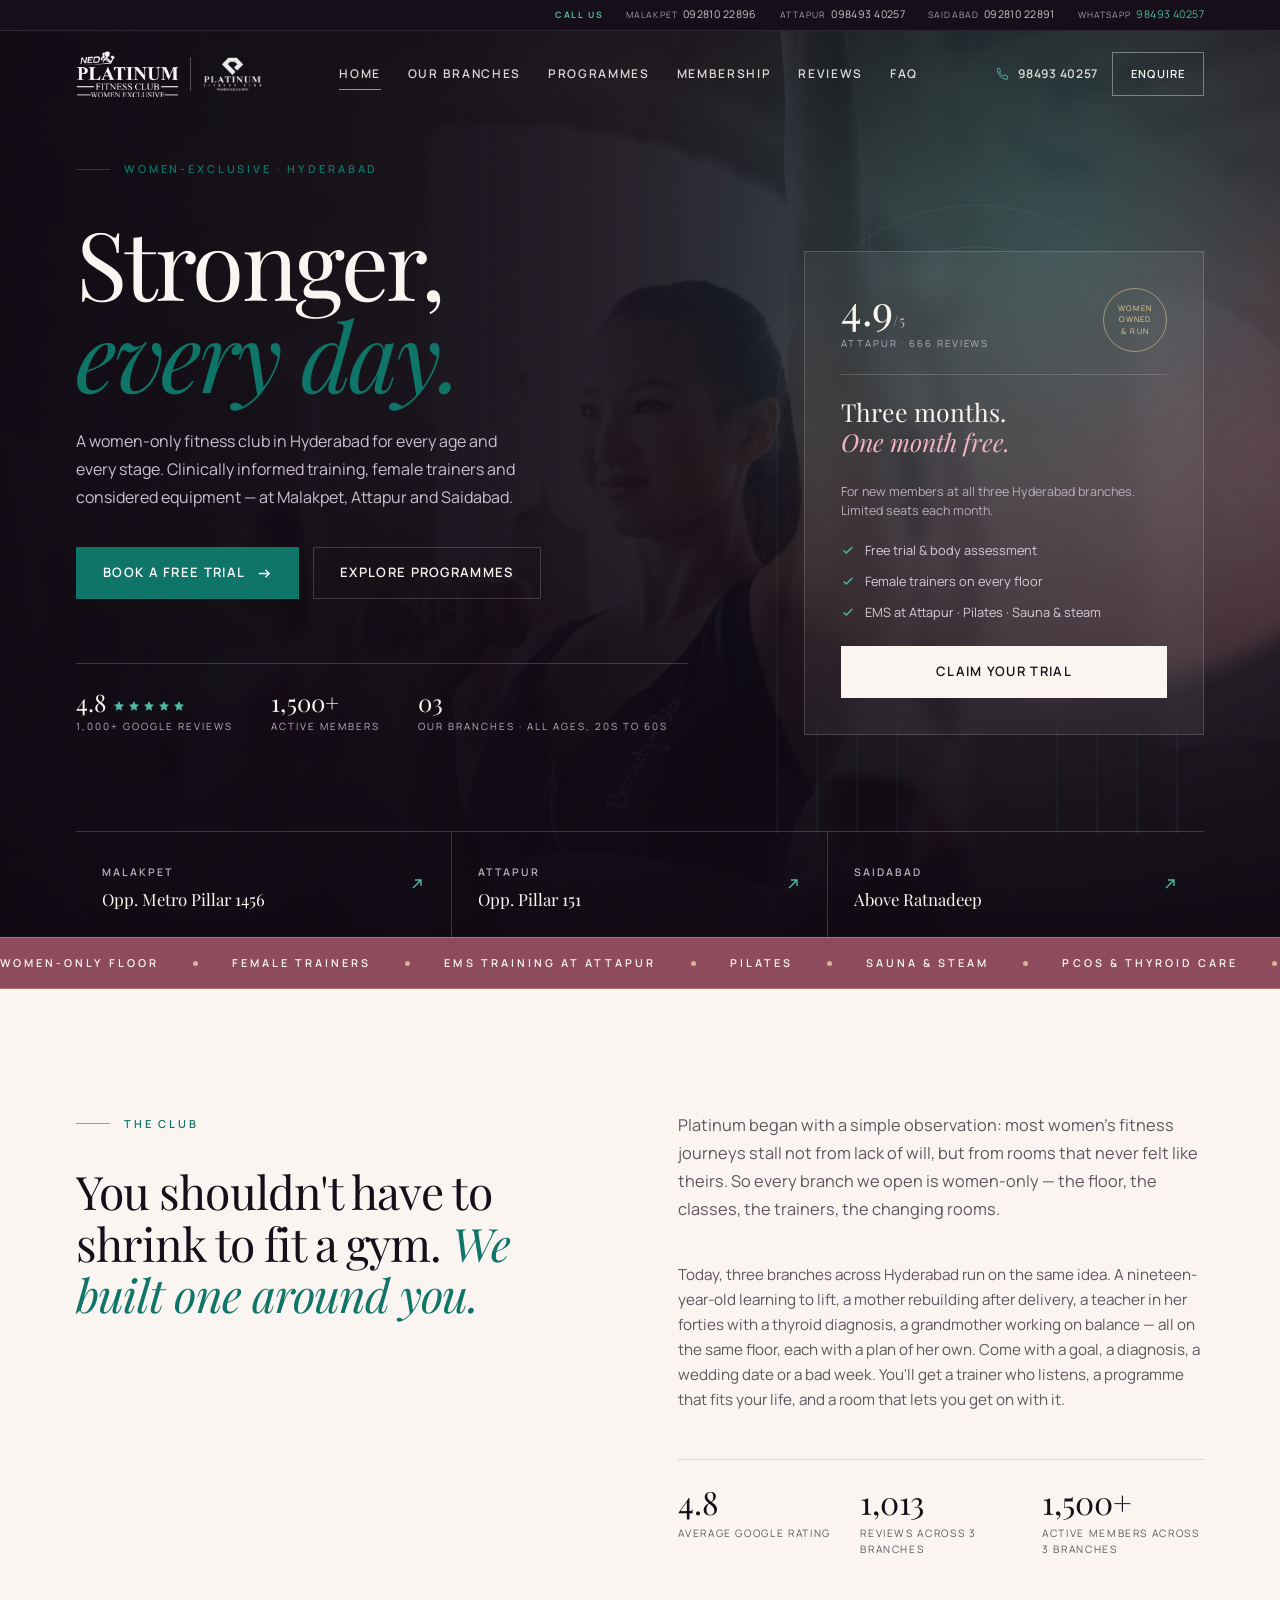
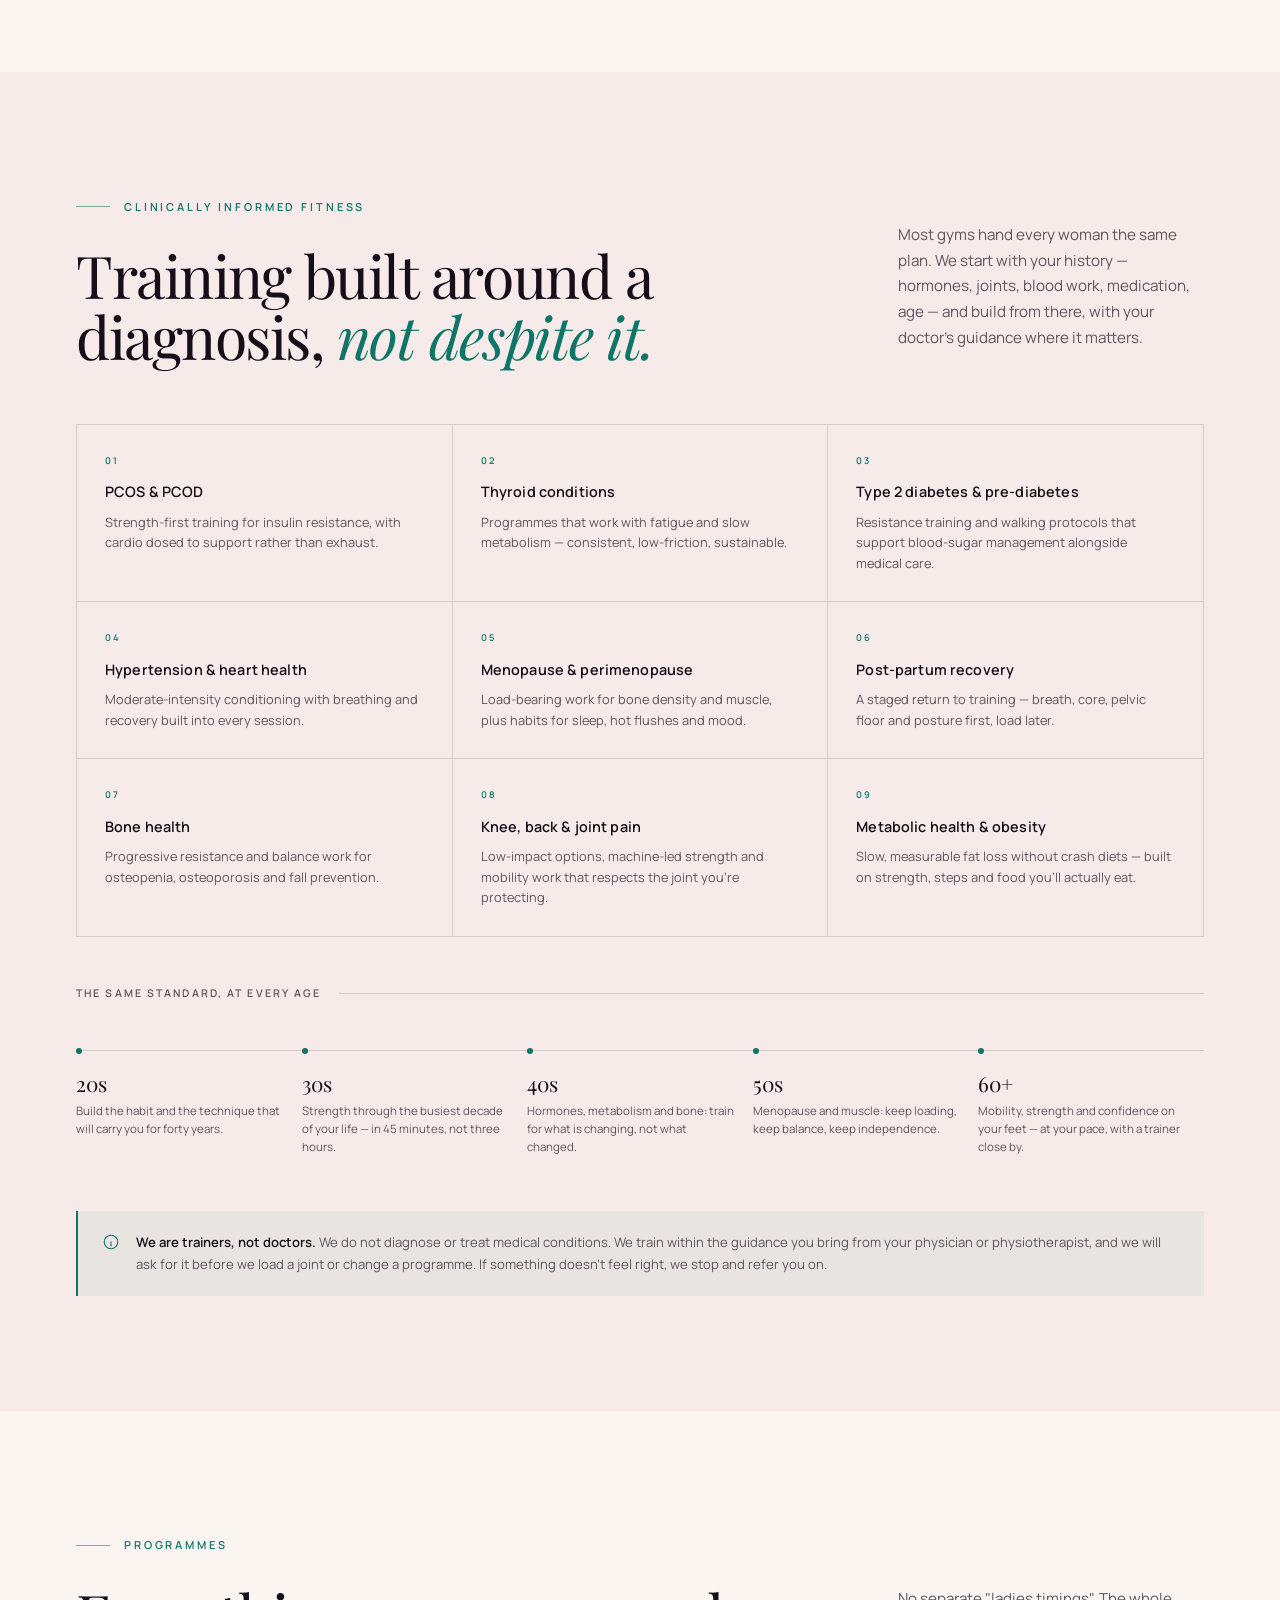
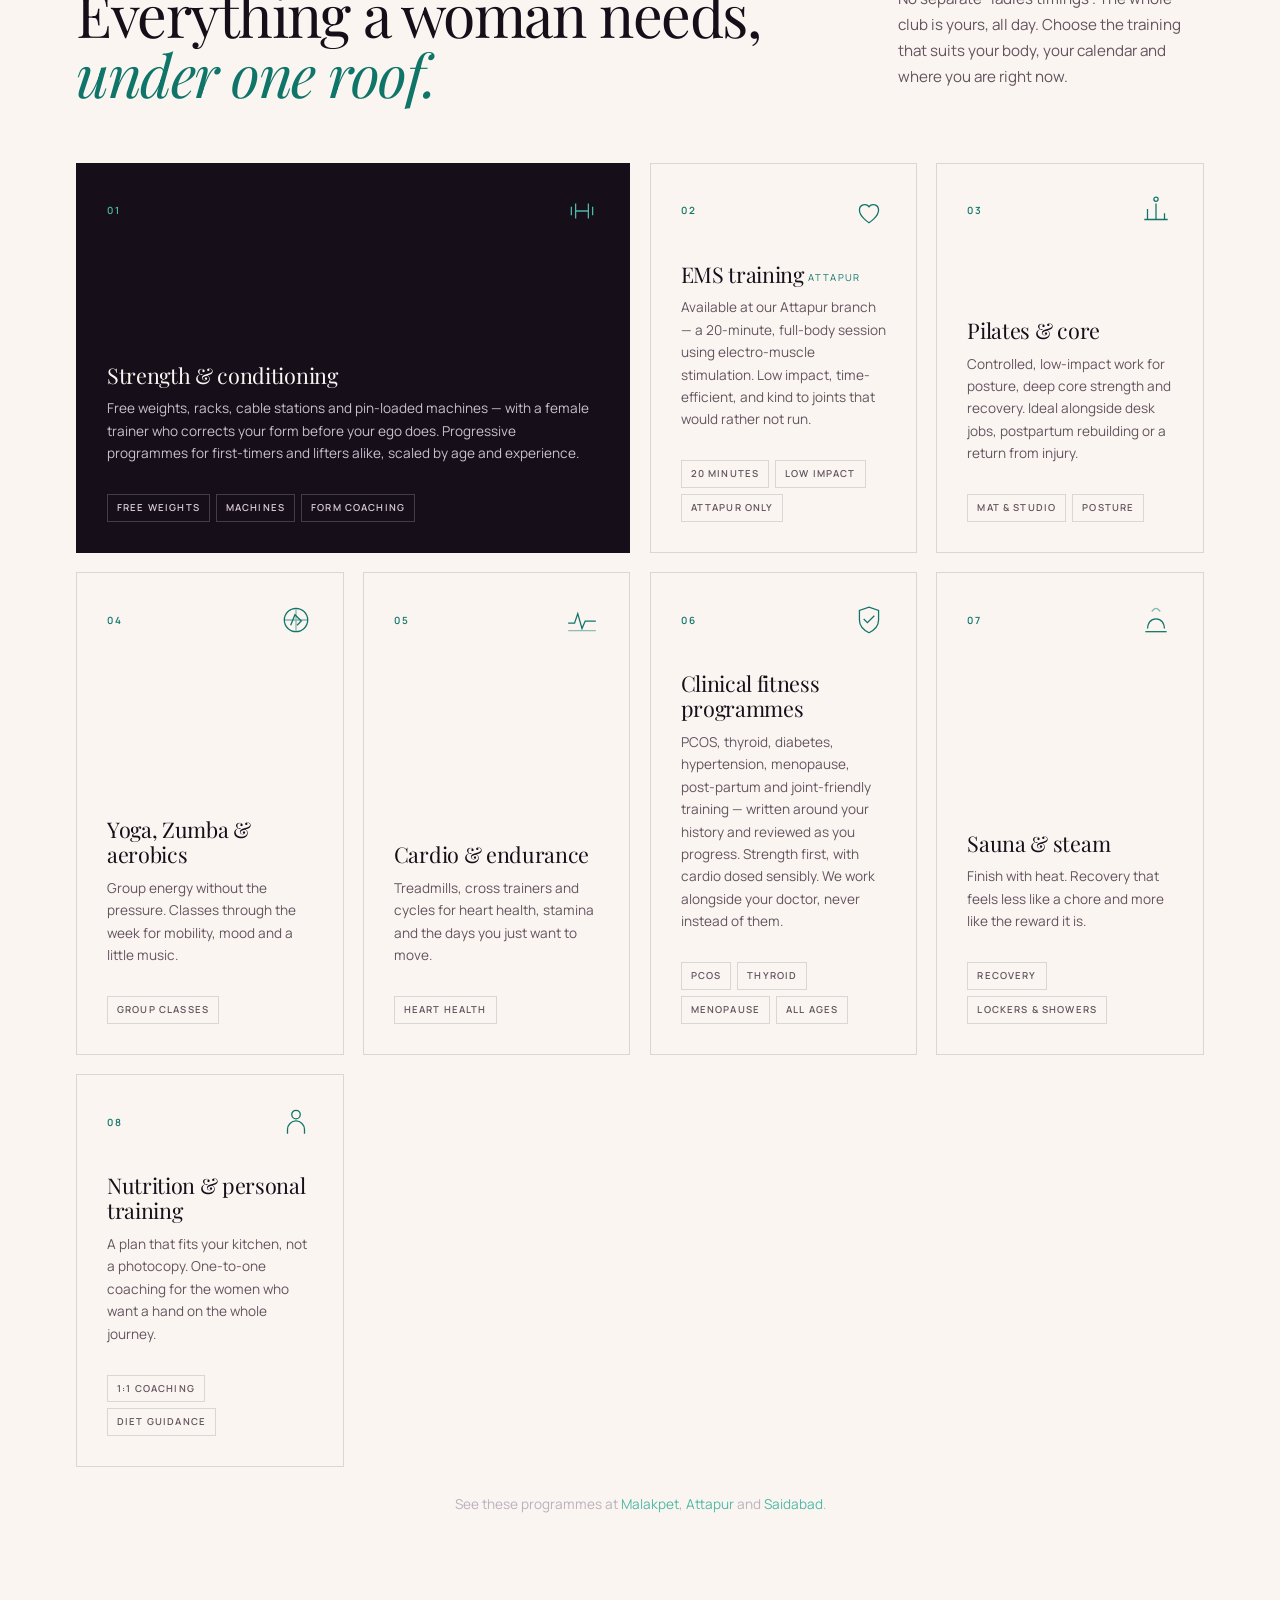
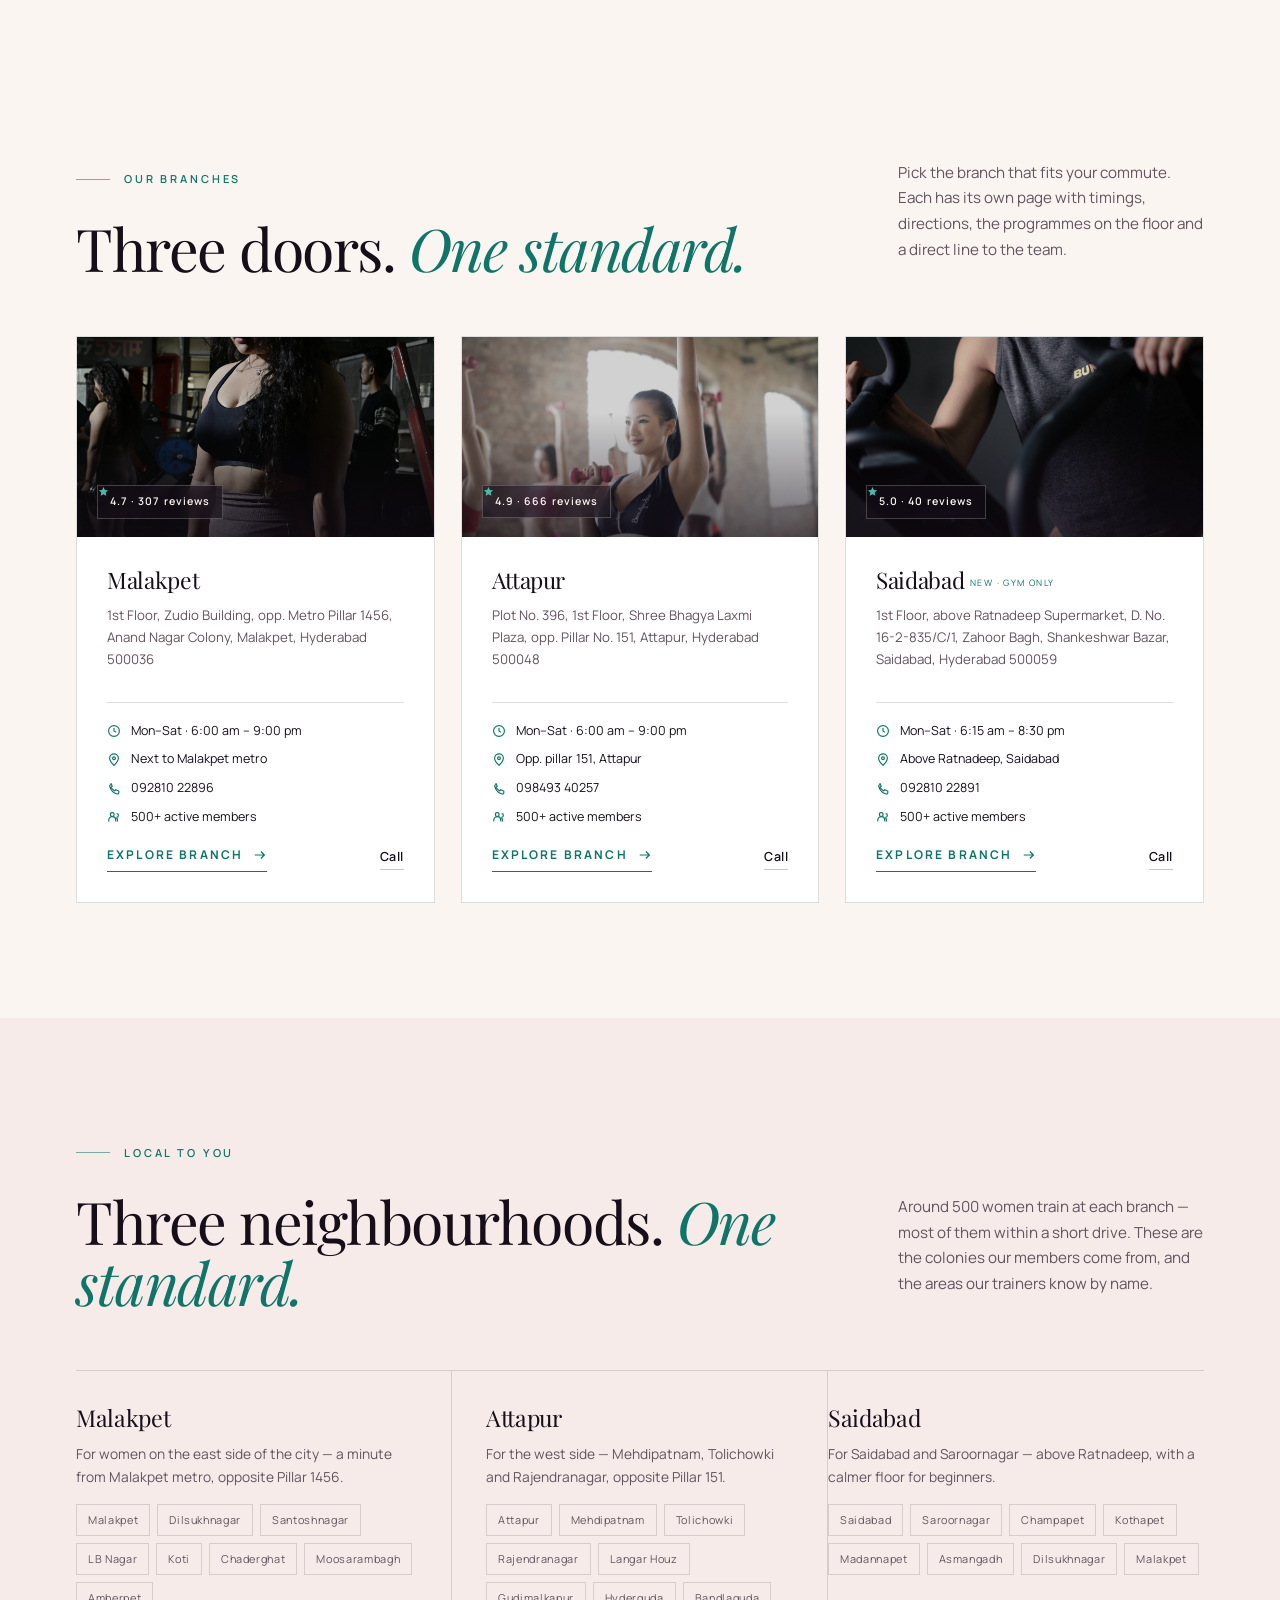
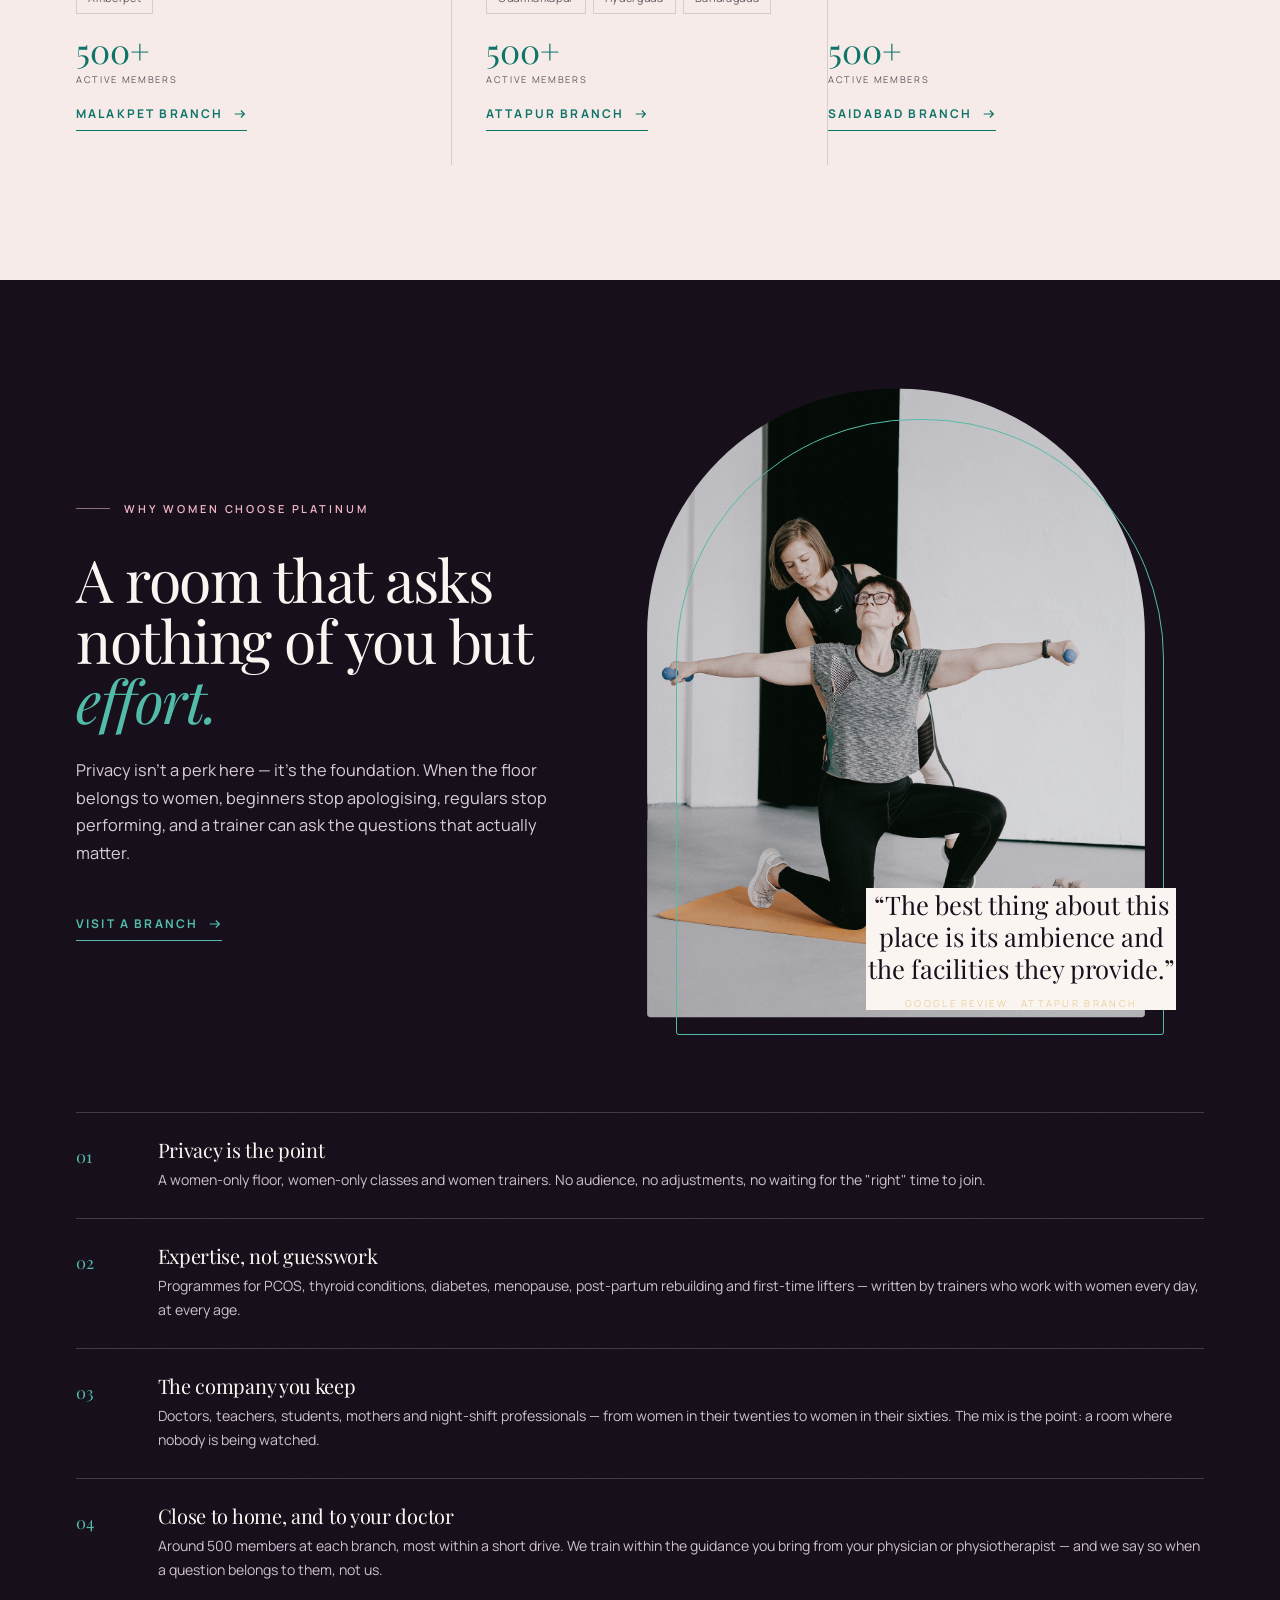
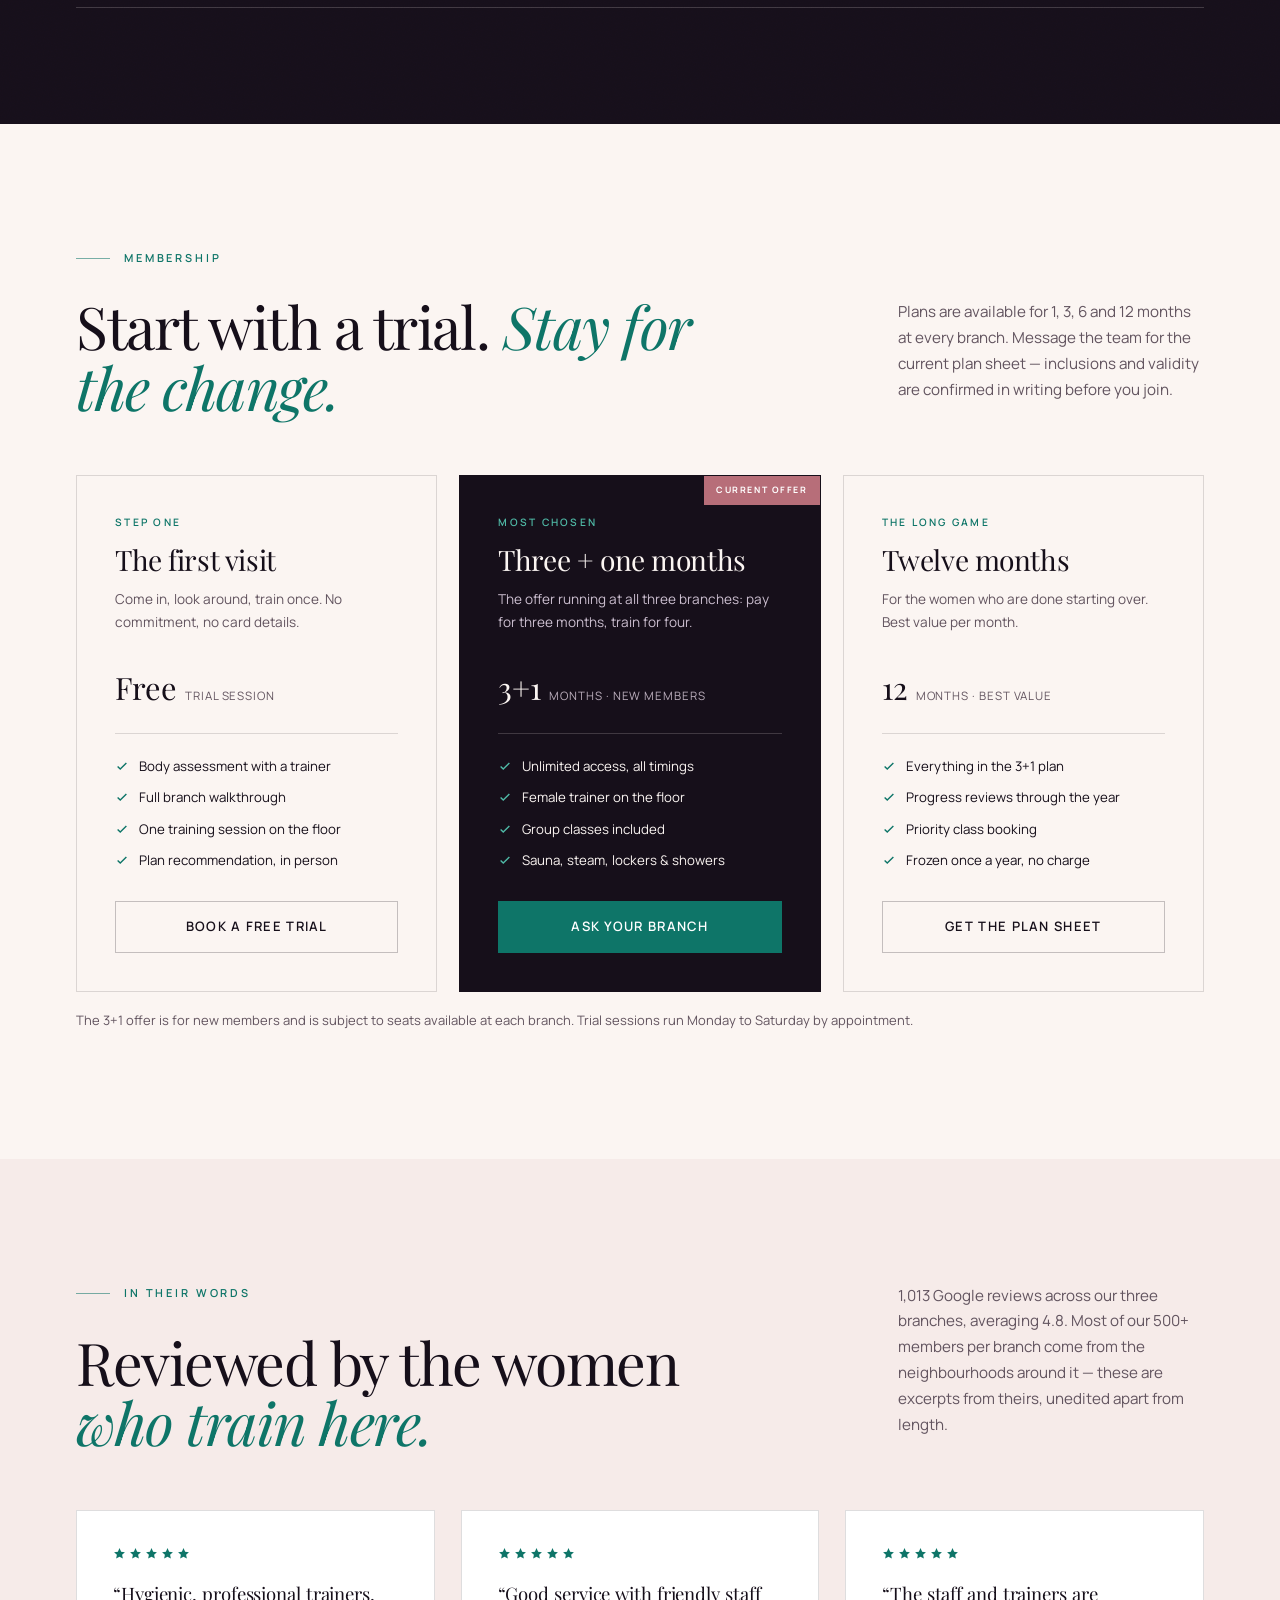
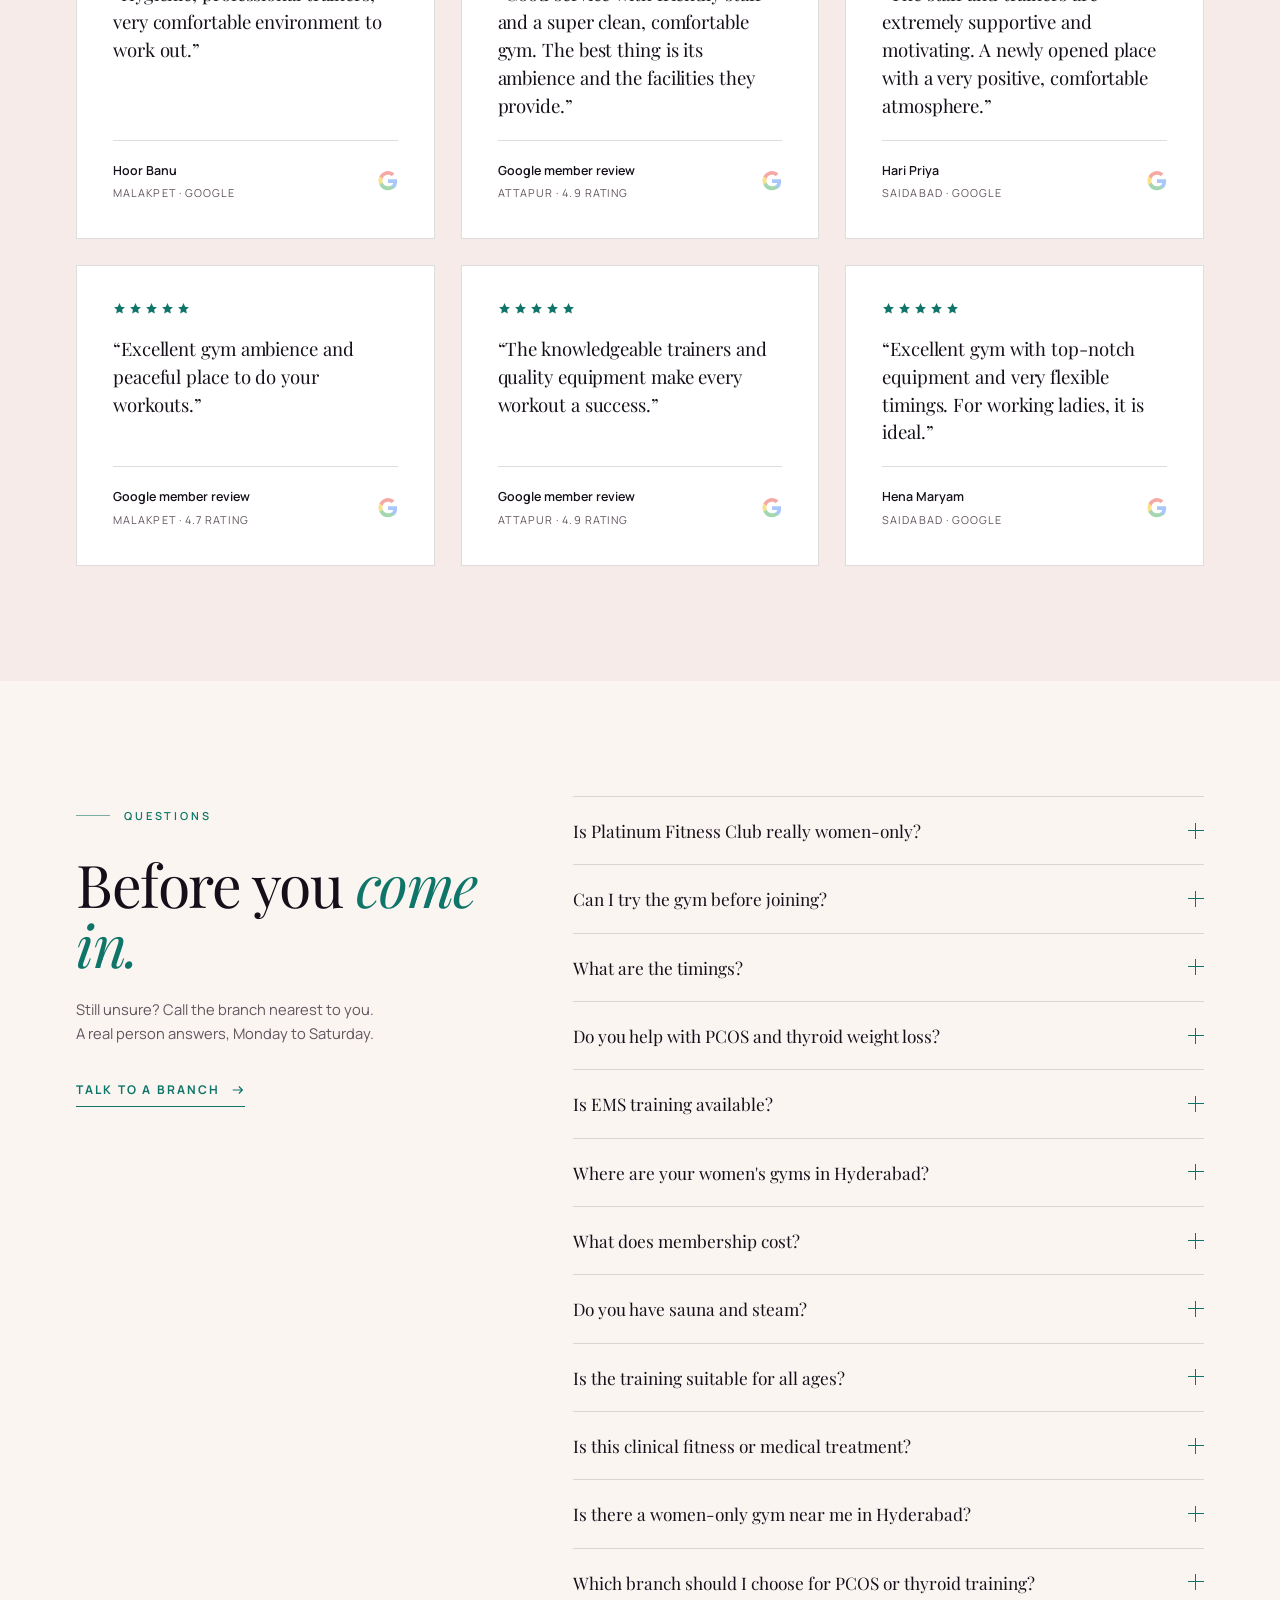
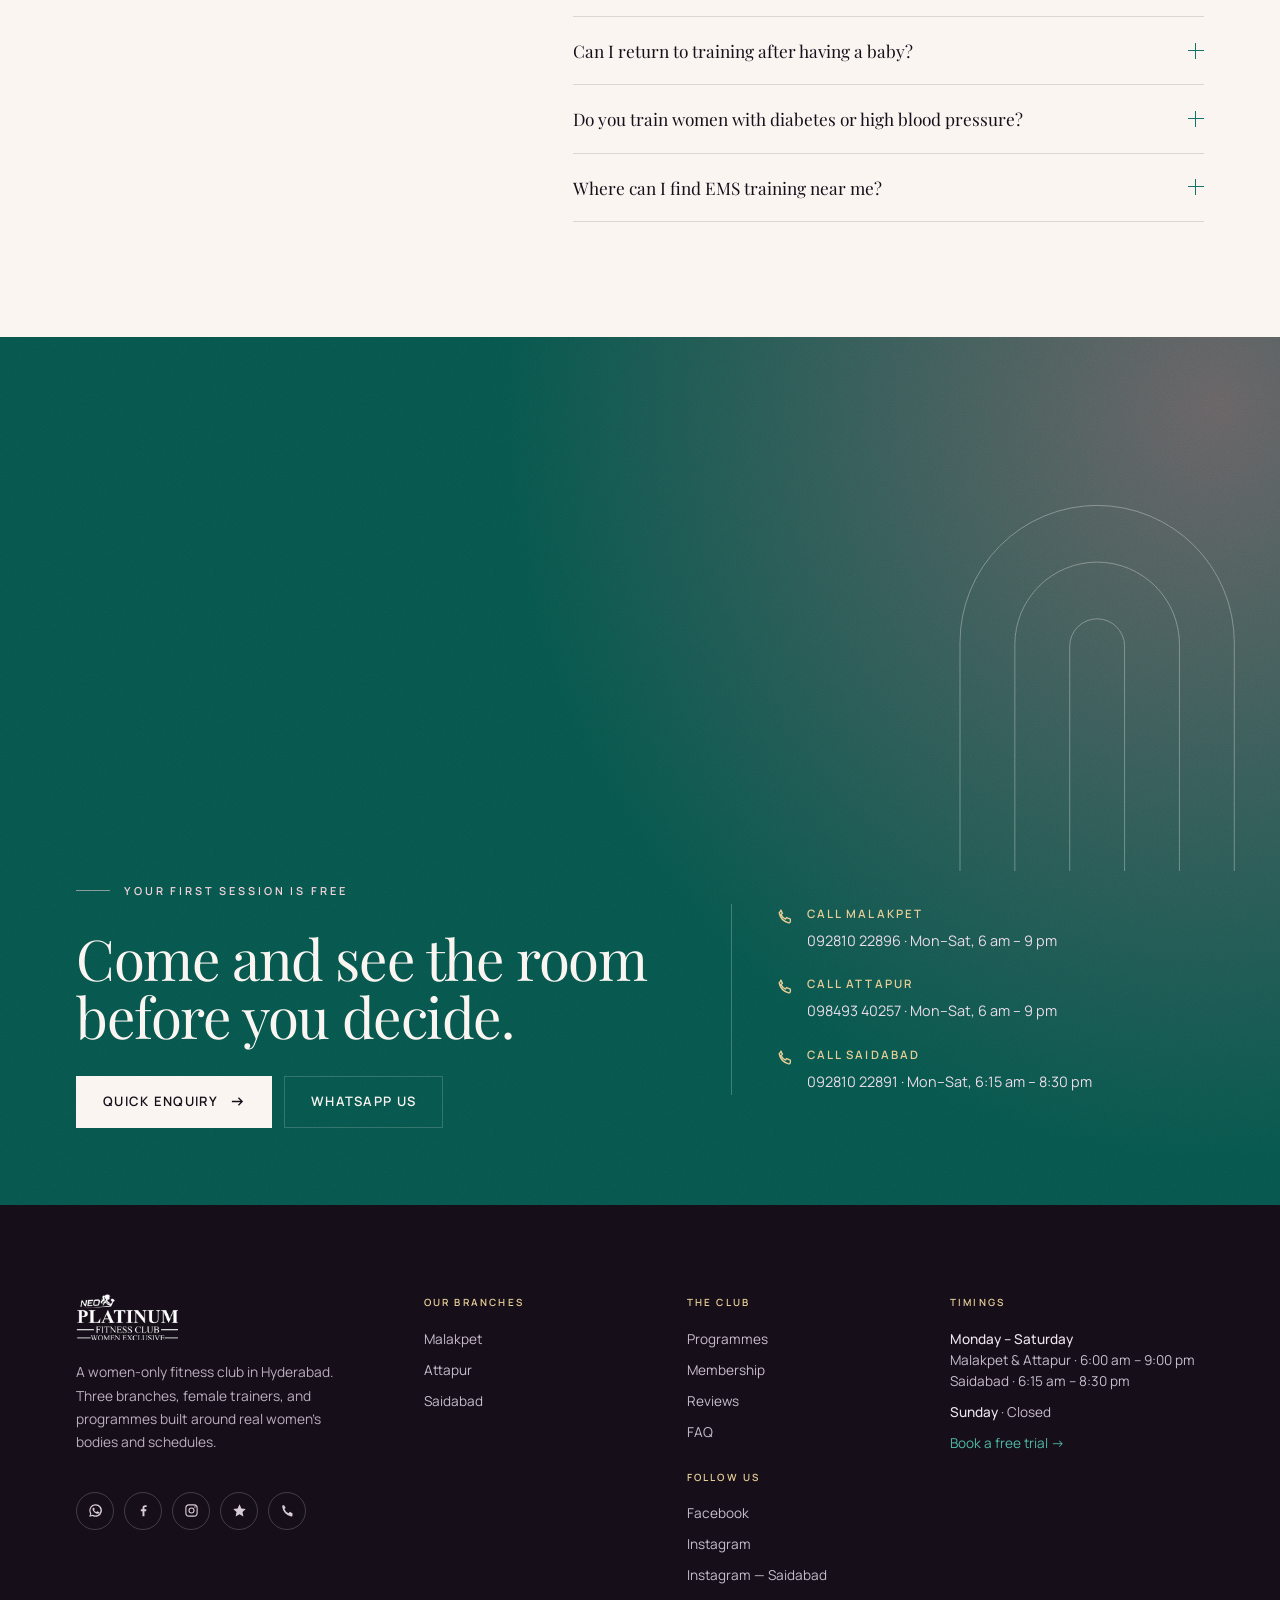
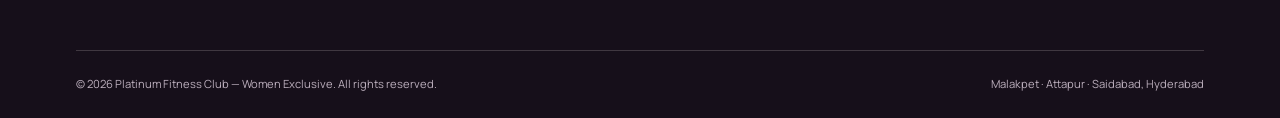
==== commit 5a6c1e9f: "Expand local SEO FAQs and internal links" ====
--- a/index.html
+++ b/index.html
@@ -30,7 +30,7 @@
 <link rel="preconnect" href="https://fonts.googleapis.com">
 <link rel="preconnect" href="https://fonts.gstatic.com" crossorigin>
 <link href="https://fonts.googleapis.com/css2?family=Manrope:wght@300;400;500;600;700&family=Playfair+Display:ital,wght@0,400;0,500;0,600;1,400;1,500&display=swap" rel="stylesheet">
-<link rel="stylesheet" href="assets/css/style.css">
+<link rel="stylesheet" href="assets/css/style.css?v=2">
 <script>document.documentElement.classList.add('js');</script>
 
 <script type="application/ld+json">
@@ -128,6 +128,31 @@
           "@type": "Question",
           "name": "Is this clinical fitness or medical treatment?",
           "acceptedAnswer": { "@type": "Answer", "text": "It is fitness informed by clinical guidance. Our trainers are fitness professionals, not doctors, and we do not diagnose or treat conditions. For PCOS, thyroid, diabetes, hypertension, menopause, bone health or post-partum recovery, we build training around the advice you bring from your physician or physiotherapist." }
+        },
+        {
+          "@type": "Question",
+          "name": "Is there a women-only gym near me in Hyderabad?",
+          "acceptedAnswer": { "@type": "Answer", "text": "Yes. We have three women-only branches in Hyderabad: Malakpet, a minute from the metro; Attapur, convenient for Mehdipatnam and Tolichowki; and Saidabad, near Shankeshwar Bazar. Choose the branch closest to you on our Branches page." }
+        },
+        {
+          "@type": "Question",
+          "name": "Which branch should I choose for PCOS or thyroid training?",
+          "acceptedAnswer": { "@type": "Answer", "text": "All three branches can build PCOS and thyroid programmes around your doctor's guidance. Malakpet sees a high volume of these plans, while Attapur has the largest floor and EMS as a low-impact option. Your free body assessment will help you decide." }
+        },
+        {
+          "@type": "Question",
+          "name": "Can I return to training after having a baby?",
+          "acceptedAnswer": { "@type": "Answer", "text": "Yes, once you and your doctor agree you are ready. Post-partum training starts gently with breathing, core reconnection and walking before loaded work. Bring your clinician's guidance and we will scale the plan around it." }
+        },
+        {
+          "@type": "Question",
+          "name": "Do you train women with diabetes or high blood pressure?",
+          "acceptedAnswer": { "@type": "Answer", "text": "Yes. With guidance from your doctor, we build strength-first plans and pay attention to how you respond. We are fitness trainers, not doctors: we do not diagnose conditions, change medication or give medical treatment." }
+        },
+        {
+          "@type": "Question",
+          "name": "Where can I find EMS training near me?",
+          "acceptedAnswer": { "@type": "Answer", "text": "EMS training is available at our Attapur branch only. It is a 20-minute low-impact full-body session. Malakpet and Saidabad do not offer EMS, but both have full strength and cardio floors." }
         }
       ]
     }
@@ -540,6 +565,11 @@
           <div class="program__tags"><span class="tag">1:1 coaching</span><span class="tag">Diet guidance</span></div>
         </article>
       </div>
+      <p style="margin-top:26px;text-align:center;color:var(--muted-light);font-size:.85rem">
+        See these programmes at <a href="malakpet.html" style="color:var(--teal-bright)">Malakpet</a>,
+        <a href="attapur.html" style="color:var(--teal-bright)">Attapur</a> and
+        <a href="saidabad.html" style="color:var(--teal-bright)">Saidabad</a>.
+      </p>
     </div>
   </section>
 
@@ -1018,6 +1048,26 @@
         <details>
           <summary>Is this clinical fitness or medical treatment? <span class="plus" aria-hidden="true"></span></summary>
           <p>It is fitness, informed by clinical guidance. Our trainers are fitness professionals, not doctors — we do not diagnose or treat conditions. For PCOS, thyroid, diabetes, hypertension, menopause, bone health or post-partum recovery, we build the training around the advice you bring from your physician or physiotherapist, and we refer you back when a question belongs to them.</p>
+        </details>
+        <details>
+          <summary>Is there a women-only gym near me in Hyderabad? <span class="plus" aria-hidden="true"></span></summary>
+          <p>Yes. We have three women-only branches: Malakpet, a minute from the metro; Attapur, convenient for Mehdipatnam and Tolichowki; and Saidabad, near Shankeshwar Bazar. Pick the branch closest to you on our Branches page.</p>
+        </details>
+        <details>
+          <summary>Which branch should I choose for PCOS or thyroid training? <span class="plus" aria-hidden="true"></span></summary>
+          <p>All three branches can build PCOS and thyroid programmes around your doctor's guidance. Malakpet sees a high volume of these plans, while Attapur has the largest floor and EMS as a low-impact option. Your free body assessment will help you decide.</p>
+        </details>
+        <details>
+          <summary>Can I return to training after having a baby? <span class="plus" aria-hidden="true"></span></summary>
+          <p>Yes, once you and your doctor agree you are ready. Post-partum training starts gently with breathing, core reconnection and walking before loaded work. Bring your clinician's guidance and we will scale the plan around it.</p>
+        </details>
+        <details>
+          <summary>Do you train women with diabetes or high blood pressure? <span class="plus" aria-hidden="true"></span></summary>
+          <p>Yes. With guidance from your doctor, we build strength-first plans and pay attention to how you respond. We are fitness trainers, not doctors: we do not diagnose conditions, change medication or give medical treatment.</p>
+        </details>
+        <details>
+          <summary>Where can I find EMS training near me? <span class="plus" aria-hidden="true"></span></summary>
+          <p>EMS training is available at our Attapur branch only — a 20-minute, low-impact full-body session. Malakpet and Saidabad do not offer EMS, but both have full strength and cardio floors.</p>
         </details>
       </div>
     </div>
